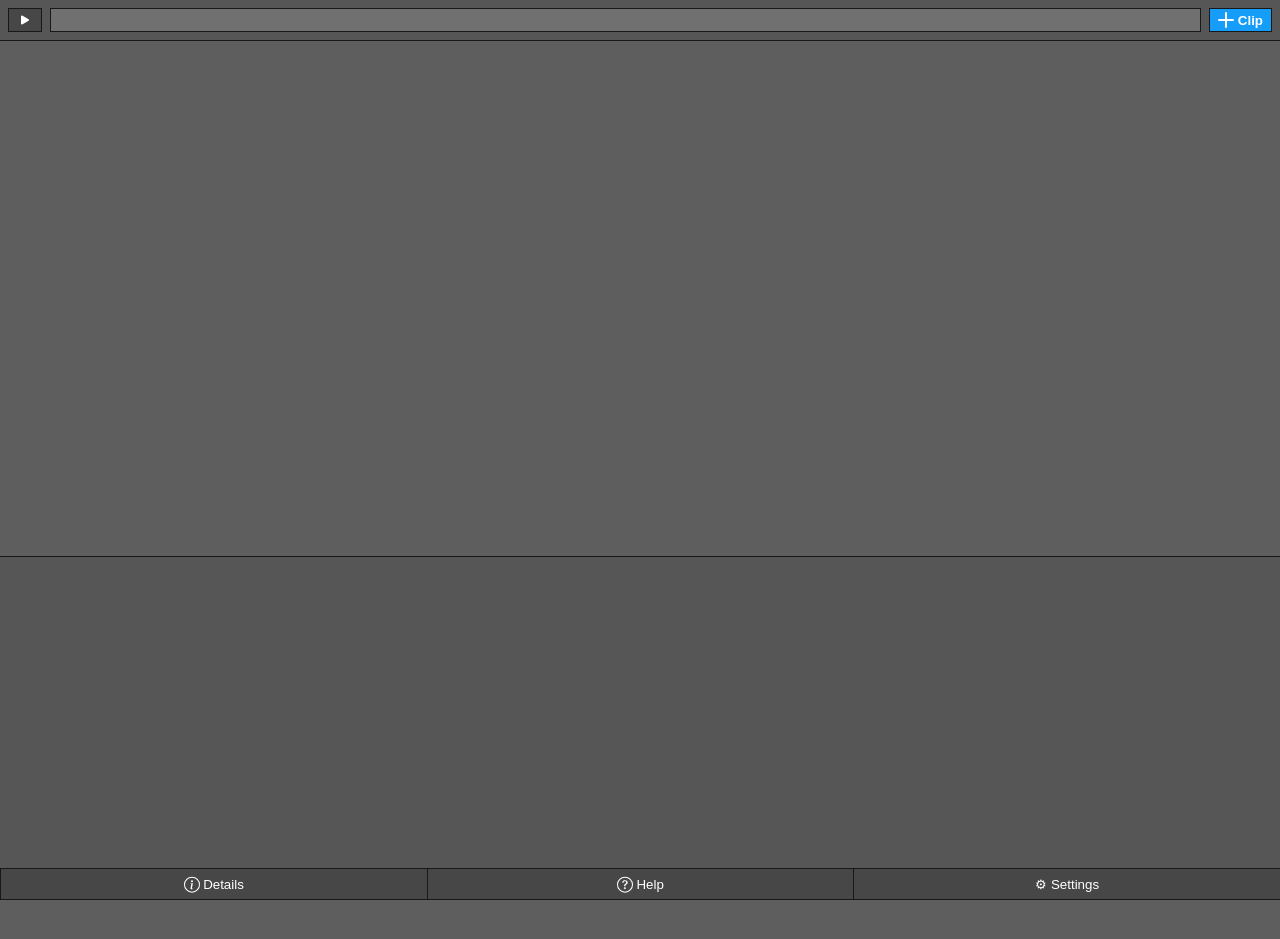
==== index.html @ 356397c9 "中文化适配尝试" ====
<!doctype html>
<!--
Hello! If you're seeing this, you're probably using your
browser's "view-source" feature. This web page is compiled from
multiple source code files available in our Git repositories [1].
 While we've tried to keep the resulting output fairly readable,
you will get a more complete picture of how the system works by
viewing the original source files.

The source code is free software under the GNU Affero General
Public License [2], and the assets are released under a Creative
Commons Attribution Sharealike license [3]. In summary, this
means that you have the right to to use, modify, and redistribute
the code and assets of the site, but in doing so, you must offer
the same rights to the users of any resulting works.

[1] https://gitlab.com/lmcnulty/gender-voice-visualization,
    https://github.com/lmcnulty/gender-voice-visualization
[2] https://www.gnu.org/licenses/agpl-3.0.en.html
[3] https://creativecommons.org/licenses/by-sa/4.0/
-->
<html>
	<head>
		<meta charset='utf-8'/>
		<meta name="viewport" content="width=device-width, initial-scale=1">
		<meta name="theme-color" content="#45acf4">
		<title>Acoustic Genderspace Viewer - Research Trial</title>
		<link rel="shortcut icon" href="./resources/logo.png">
		<link rel="icon" sizes="192x192" href="./resources/logo.png">
		<link href="data:text/css," rel="stylesheet" type="text/css" title="Null">
		<link rel="manifest" href="./manifest.json">
		<style>
			
            				
            /* ======================= Variables ======================= */
            body {
            	--header-height: 2.5rem;
            	
            	
            		--body-background: #5e5e5e;
            	
            		--body-color: #f2f2f2;
            	
            		--chrome-color: #f2f2f2;
            	
            		--chrome-background: #565656;
            	
            		--chrome-border: #181818;
            	
            		--accent: #169CF9;
            	
            		--accent-text: #ffffff;
            	
            		--button-color: #ffffff;
            	
            		--button-background: #474747;
            	
            		--input-color: #f2f2f2;
            	
            		--input-background: #707070;
            	
            		--border-radius: 8;
            	
            		--box-shadow-strength: 8;
            	
            		--box-shadow-spread: 40;
            	
            		--highlight-strength: 5;
            	

            	--box-shadow: -1px 1px var(--box-shadow-spread) var(--box-shadow-spread) rgba(0,0,0,calc(var(--box-shadow-strength)));
            	--progress-bar-background: var(--accent);
            }

            				
            /* ======================= Layout ======================= */
            * {
            	box-sizing: border-box;
            }
            html, body {
            	position: relative;
            	margin: 0px;
            	overflow: hidden;
            	background: var(--body-background);
            	color: var(--body-color);
            	font-family: sans-serif;
            }

            html {
            	height: 100%; 
            }
            body { height: 100%; }

            header, footer {
            	height: var(--header-height);
            	width: 100%;
            	padding: .5rem;
            	display: flex;
            	position: relative;
            	align-items: center;

            	background: var(--chrome-background);
            	color: var(--chrome-color);
            	border-color: var(--chrome-border);
            }
            main {
            	height: calc(100% - var(--header-height));
            	display: flex;
            	justify-content: center;
            }
            header button, footer button {
            	height: calc(var(--header-height) - 1rem);
            	flex-shrink: 0;
            	line-height: 1rem;
            	min-width: 2rem;
            }
            button {
            	padding: .25rem .5rem;
            }
            .custom-widgets input[type=file]::file-selector-button {
            	padding: .25rem .5rem;
            }
            button span {
            	display: inline-block;
            	vertical-align: bottom;
            }
            button svg + span {
            	margin-left: .25em;
            }
            button *{
            	height: 100%;
            }
            .spacer {
            	height: 1px;
            	width: 100%;
            	flex-shrink: 1;
            }

            header > * + *, footer > * + *{
            	margin-left: .5rem;
            }

            header > * {
            	z-index: 2;
            }

            main > section {
            	position: relative;
            	border-top: 1px solid var(--chrome-border);
            }
            main > aside {
            	position: relative;
            	color: var(--chrome-color);
            	background: var(--chrome-background);
            }
            input, select {
            	max-width: 100%;
            }

            audio {
            	width: 100%;
            }

            #offscreen {
            	display: none;
            }

            section > *:first-child {
            	margin-top: 0px;
            }

            .wide-body main > section {
            	max-width: calc(100vh - var(--header-height));
            	max-height: 100vw;
            	width: 100%;
            	height: 100%;
            }
            .wide-body main > aside {
            	width: 100%;
            	max-width: calc(100vw - 100vh + var(--header-height));
            }

            .narrow-body main {
            	flex-direction: column;
            }
            .narrow-body aside, .narrow-body .current-tab {
            	border-left: 0px;
            }
            .narrow-body main aside {
            	max-width: 100%;
            	height: calc(100% - 100vw - var(--header-height));
            }
            .narrow-body voice-graph-2d {
            	max-width: calc(60vh - var(--header-height) * .6);
            	max-height: 100%;
            	margin: auto;
            	bottom: 0px;
            	position: relative;
            }
            .narrow-body main > section {
            	max-height: 60%;
            	height: 100vw;
            	flex-shrink: 0;
            }
            .narrow-body main > aside {
            	max-height: calc(100% - 100vw);
            	min-height: 40%;
            	height: 100%;
            }

            .narrow-body .loading-message {
            	display: none !important;
            }

            section > h2:first-child {
            	margin-top: 0px;
            	margin-bottom: 0px;
            }
            section > h2:first-child + p {
            	margin-top: 0px;
            }
            voice-graph-2d {
            	position: absolute;
            	top: 0px;
            	bottom: 0px;
            	width: 100%;
            }
            .hidden {
            	display: none;
            }

            .scrolling-text-box {
            	overflow-y: auto;
            	height: 6em;
            	border: 1px solid var(--chrome-border);
            	padding: 1em;
            }
            .scrolling-text-box *:first-child {
            	margin-top: 0px;
            }
            .scrolling-text-box *:last-child {
            	margin-bottom: 0px;
            }

            /*
            input, button, select, textarea {
            	font-size: inherit;
            }
            */

            				
            /* ======================= Style ======================= */
            body {
            	line-height: 1.4;
            }
            button:hover, input:hover, select:hover, textArea:hover {
            	opacity: .8;
            }
            button:active {
            	opacity: .5;
            }
            *:focus {
            	box-shadow: 0px 0px 2px 2px var(--accent) !important;
            }
            button:hover:disabled {
            	opacity: .5;
            }
            *:disabled {
            	opacity: .5;
            }

            a {
            	color: var(--accent);
            }

            .custom-widgets button, 
            .custom-widgets  input[type=submit]
            {
            	padding-top: 0px;
            	padding-bottom: 0px;
            	vertical-align: middle;
            	background: var(--button-background);
            	color: var(--button-color);
            	border: 1px solid var(--chrome-border);
            	border-radius: var(--border-radius);
            	box-shadow: var(--box-shadow);
            }
            .custom-widgets input[type=file]::file-selector-button {
            	padding-top: 0px;
            	padding-bottom: 0px;
            	vertical-align: middle;
            	background: var(--button-background);
            	color: var(--button-color);
            	border: 1px solid var(--chrome-border);
            	border-radius: var(--border-radius);
            	box-shadow: var(--box-shadow);
            }

            .custom-widgets textarea, .custom-widgets select, .custom-widgets input {
            	background: var(--input-background);
            	color: var(--input-color);
            	border: 1px solid var(--chrome-border);
            	border-radius: var(--border-radius);
            	padding: .25em;
            }

            main > section {
              box-shadow: inset var(--box-shadow);
            }

            button, 
            input[type=submit]
            {
            	height: calc(var(--header-height) - 1rem);
            }
            input[type=file]::file-selector-button {
            	height: calc(var(--header-height) - 1rem);
            }
            input, textarea, progress[value], select {
              box-shadow: inset var(--box-shadow);
            }

            button, input[type=submit] {
              position: relative;
            }
            h2 {
            	font-size: 100%;
            }
              
            .custom-widgets button:after, 
            .custom-widgets input[type=submit]:after
            {
              content: ' ';
              position: absolute;
              bottom: 0px;
              left: 0px;
              right: 0px;
              top: 0px;
              box-shadow: inset -1px 2px calc(var(--box-shadow-spread) * 1.25) 2px rgba(255,255,255, calc(var(--highlight-strength) * 1));
              border-radius: var(--border-radius);
            }
            .tab-set button:after {
              content: none;
            }

            voice-graph-2d canvas {
            	border-radius: var(--border-radius);
            }

            textarea {
            	width: 100%;
            	height: 8em;
            	font-family: sans-serif;
            	margin-top: 1em;
            	margin-bottom: 1em;
            }

            .modal {
            	border: 1px solid;
            	padding: 1em;
            	padding-bottom: 0em;
            	border-radius: var(--border-radius);
            	box-shadow: var(--box-shadow);
            }
            .modal section {
            	padding-bottom: 2em;
            }

            .custom-widgets ::selection {
            	background: var(--accent);
            	color: white;
            	color: var(--accent-text);
            }
            h2 {
            	margin-bottom: .5em;
            }
            h2 + p {
            	margin-top: .5em;
            }

            .scrolling-text-box {
            	background: var(--body-background);
            	color: var(--body-color);
            	border-radius: var(--border-radius);
            	box-shadow: inset var(--box-shadow);
            }

            .custom-widgets button.attention{
            	background: var(--accent);
            	color: var(--accent-text);
            	font-weight: bold;
            }
            hr {
            	border: 1px solid var(--chrome-border);
            }
            				
            /* Voice Graph */
            * {
            	--voice-graph-z-index: 0;
            }
            voice-graph-2d {
            	display: block;
            	--padding: 2em;
            }

            voice-graph-2d > canvas {
            	position: relative;
            	height: 100%;
            	width: 100%;
            	float: left;
            }

            voice-graph-2d {
            	padding: var(--padding);
            	overflow: hidden;
            }
            voice-graph-2d > .axis-labels {
            	display: flex; 
            	justify-content: space-between;
            	position: absolute;
            	line-height: var(--padding);
            }
            voice-graph-2d > .axis-labels > .title {
            	font-weight: bold;
            }
            voice-graph-2d > .x.axis-labels {
            	top: 0px;
            	left: var(--padding);
            	right: var(--padding);
            }
            voice-graph-2d > .x-opposite.axis-labels {
            	bottom: 0px;
            	left: var(--padding);
            	right: var(--padding);
            }

            .current-value {
            	z-index: calc(var(--voice-graph-z-index) + 3);

            	text-shadow: var(--body-background) 0px 1px, var(--body-background) 0px -1px, var(--body-background) 1px 0px, var(--body-background) -1px 0px;
            }


            voice-graph-2d > .y-opposite.axis-labels {
            	top: var(--padding);
            	bottom: var(--padding);
            	left: 0px;
            	writing-mode: vertical-rl;
            	text-orientation: mixed;
            }


            voice-graph-2d > .y.axis-labels {
            	top: var(--padding);
            	bottom: var(--padding);
            	right: 0px;
            	writing-mode: vertical-lr;
            	text-orientation: sideways-left;
            }


            voice-graph-2d > .overlay {
            	position: absolute;
            	top: var(--padding);
            	left: var(--padding);
            	bottom: var(--padding);
            	right: var(--padding);
            	overflow: visible;
            }

            voice-graph-2d > .overlay > .marker {
            	display: online-block;
            	height: 1.5em;
            	width: 1.5em;
            	border-radius: 50%;
            	background: black;
            	border: .1em solid white;
            	position: absolute;
            	z-index: calc(var(--voice-graph-z-index) + 2);
            	color: white;
            	text-align: center;
            	line-height: 1em;
            	/*transition: all .1s;*/
            	top: calc(-.75em);
            	left: calc(-.75em);
            }
            .marker:hover {
            	opacity: 1;
            }
            .custom-widgets button.marker:after {
            	box-shadow: 0px;
            	display: none;
            }

            /*voice-graph-2d > .overlay > .marker:hover {*/

            voice-graph-2d > .overlay > .marker.preview {
            }

            voice-graph-2d > .overlay > .marker.playing{
            	border: 2px solid yellow;
            }

            voice-graph-2d > .overlay > .x.hairline {
            	content: '';
            	border-left: .1em dotted black;
            	display: block;
            	position: absolute;
            	z-index: calc(var(--voice-graph-z-index) + 1);
            	height: 100%;
            	top: 0px;
            	left: -1px;
            	transition: .1s all;
            }
            voice-graph-2d > .overlay > .hairline.hidden {
            	opacity: 0;
            }
            voice-graph-2d > .x-opposite.axis-labels > .current-value {
            	position: absolute;
            	width: calc(2 * var(--padding)) ;
            	text-align: center;
            	bottom: 0px;
            	opacity: 0;
            	left: calc(-1 * var(--padding));
            	transition: .1s all;
            }
            voice-graph-2d > .overlay > .y.hairline {
            	content: '';
            	border-top: .1em dotted black;
            	display: block;
            	position: absolute;
            	z-index: calc(var(--voice-graph-z-index) + 2);
            	width: 100%;
            	left: 0px;
            	top: -1px;
            	transition: .1s all;
            }
            voice-graph-2d > .y-opposite.axis-labels > .current-value {
            	position: absolute;
            	height: calc(2 * var(--padding));
            	text-align: center;
            	transform: rotate(180deg);
            	transform-origin: center;
            	left: 0px;
            	bottom: calc(-1 * var(--padding));
            	opacity: 0;
            	transition: .1s all;
            }
            	
            voice-graph-2d .marker > .infobox {
            	position: absolute;
            	width: 18ch;
            	left: calc(0.5em - 9ch);
            	top: calc(-1 * var(--padding));
            	pointer-events: none;
            	text-shadow: rgba(0,0,0,.5) 1px 1px, rgba(0,0,0,.5) -1px -1px, rgba(0,0,0,.5) 1px -1px, rgba(0,0,0,.5) -1px 1px;
            }
            .ratings-bar {
            	box-sizing: border-box;
            	display: flex;
            	width: 100%;
            	overflow: hidden;
            	border-radius: 5px 5px 5px 5px;
            }
            .ratings-bar > span {
            	padding: 2px 0px 2px 0px;
            	display: inline-block;
            	box-sizing: border-box;
            	overflow: hidden;
            	font-size: small;
            	line-height: 1em;
            }
            .infobox .strongly-agree {
            	background: #43db20;
            	color: white;
            	border-radius: 0px 5px 5px 0px;
            }
            .infobox .agree {
            	background: #a5db99;
            	color: white;
            }
            .infobox .disagree {
            	background: #e28888;
            	color: white;
            }
            .infobox .strongly-disagree{
            	background: #e22222;
            	color: white;
            	border-radius: 5px 0px 0px 5px;
            }
            .clef {
            	position: absolute;
            	left: 0px;
            	width: var(--padding);
            	/*z-index: calc(var(--voice-graph-z-index) + 2);*/
            	text-align: center;
            	transform-origin: center center;
            	transform: scale(2);
            	padding: 0px;
            	margin-bottom: -.5em;
            }
            .clef.treble { top: var(--padding); }
            .clef.bass { bottom: var(--padding); }

            .instrument {
            	position: absolute;
            	bottom: calc(var(--padding) * .1);
            	height: calc(var(--padding) * .8);
            }
            .instrument svg {
            	height: 100%;
            }
            .instrument.flute {
            	right: var(--padding);
            }
            .instrument.tuba {
            	left: var(--padding);
            }
            				.spinner,
            .spinner:after {
              border-radius: 50%;
              width: 3em;
              height: 3em;
              position: relative;
              flex-shrink: 0;
            }
            .spinner {
              margin: 60px auto;
              font-size: 10px;
              position: relative;
              text-indent: -9999em;
              border-top: .5em solid var(--accent);
              border-right: .5em solid var(--accent);
              border-bottom: .5em solid var(--accent);
              border-left: .5em solid var(--button-background);
              -webkit-transform: translateZ(0);
              -ms-transform: translateZ(0);
              transform: translateZ(0);
              -webkit-animation: load8 1.1s infinite linear;
              animation: load8 1.1s infinite linear;
            }
            @-webkit-keyframes load8 {
              0% {
                -webkit-transform: rotate(0deg);
                transform: rotate(0deg);
              }
              100% {
                -webkit-transform: rotate(360deg);
                transform: rotate(360deg);
              }
            }
            @keyframes load8 {
              0% {
                -webkit-transform: rotate(0deg);
                transform: rotate(0deg);
              }
              100% {
                -webkit-transform: rotate(360deg);
                transform: rotate(360deg);
              }
            }

            header .spinner {
            	margin-left: 1em;
            }

            header .spinner.hidden + .loading-message {
            	display: none;
            }
            header .spinner + .loading-message {
            	display: inline;
            	flex-shrink: 0;
            }
            			
		</style>

		<script>
			

let darkIcon = String(`
<svg
   xmlns:dc="http://purl.org/dc/elements/1.1/"
   xmlns:cc="http://creativecommons.org/ns#"
   xmlns:rdf="http://www.w3.org/1999/02/22-rdf-syntax-ns#"
   xmlns:svg="http://www.w3.org/2000/svg"
   xmlns="http://www.w3.org/2000/svg"
   id="svg5181"
   version="1.1"
   viewBox="0 0 8.5024996 8.5054264"
   height="32.146492"
   width="32.135433">
  <defs
     id="defs5175" />
  <metadata
     id="metadata5178">
    <rdf:RDF>
      <cc:Work
         rdf:about="">
        <dc:format>image/svg+xml</dc:format>
        <dc:type
           rdf:resource="http://purl.org/dc/dcmitype/StillImage" />
        <dc:title></dc:title>
      </cc:Work>
    </rdf:RDF>
  </metadata>
  <g
     transform="translate(-24.474941,-137.0211)"
     id="layer1">
    <rect style="fill:none;fill-opacity:1;stroke:currentColor;stroke-width:0.56500006;stroke-linecap:round;stroke-linejoin:round;stroke-miterlimit:4;stroke-dasharray:none;stroke-opacity:0"
       id="rect4546-3"
       width="7.9375"
       height="7.9375"
       x="24.757441"
       y="137.30507" />
    <path
       id="path4571"
       d="m 27.40326,137.30506 c -3.43959,1.32291 -3.43959,6.61458 0,7.9375"
       style="fill:none;stroke:currentColor;stroke-width:0.565;stroke-linecap:round;stroke-linejoin:round;stroke-miterlimit:4;stroke-dasharray:none;stroke-opacity:1" />
    <path
       style="fill:none;stroke:currentColor;stroke-width:0.565;stroke-linecap:round;stroke-linejoin:round;stroke-miterlimit:4;stroke-dasharray:none;stroke-opacity:1"
       d="m 27.93242,138.09881 c -2.64583,1.85208 -2.64583,4.49791 0,6.35"
       id="path4573" />
    <path
       style="fill:none;stroke:currentColor;stroke-width:0.565;stroke-linecap:round;stroke-linejoin:round;stroke-miterlimit:4;stroke-dasharray:none;stroke-opacity:1"
       d="m 30.0491,137.30506 c 3.43959,1.32291 3.43959,6.61458 0,7.9375"
       id="path5740" />
    <path
       id="path5742"
       d="m 29.51994,138.09881 c 2.64583,1.85208 2.64583,4.49791 0,6.35"
       style="fill:none;stroke:currentColor;stroke-width:0.565;stroke-linecap:round;stroke-linejoin:round;stroke-miterlimit:4;stroke-dasharray:none;stroke-opacity:1" />
  </g>
</svg>
`)

let brightIcon = String(`
<svg
   xmlns:dc="http://purl.org/dc/elements/1.1/"
   xmlns:cc="http://creativecommons.org/ns#"
   xmlns:rdf="http://www.w3.org/1999/02/22-rdf-syntax-ns#"
   xmlns:svg="http://www.w3.org/2000/svg"
   xmlns="http://www.w3.org/2000/svg"
   xmlns:sodipodi="http://sodipodi.sourceforge.net/DTD/sodipodi-0.dtd"
   xmlns:inkscape="http://www.inkscape.org/namespaces/inkscape"
   width="32.135433"
   height="32.153236"
   viewBox="0 0 8.5025005 8.5072107"
   version="1.1"
   id="svg4565"
   inkscape:version="0.92.4 (5da689c313, 2019-01-14)"
   sodipodi:docname="bright.svg">
  <defs id="defs4559" />
  <sodipodi:namedview
     id="base"
     pagecolor="#ffffff"
     bordercolor="#666666"
     borderopacity="1.0"
     inkscape:pageopacity="0.0"
     inkscape:pageshadow="2"
     inkscape:zoom="11.2"
     inkscape:cx="12.379905"
     inkscape:cy="11.113832"
     inkscape:document-units="mm"
     inkscape:current-layer="svg4565"
     showgrid="false"
     fit-margin-top="0"
     fit-margin-left="0"
     fit-margin-right="0"
     fit-margin-bottom="0"
     units="px"
     inkscape:window-width="1920"
     inkscape:window-height="1002"
     inkscape:window-x="0"
     inkscape:window-y="0"
     inkscape:window-maximized="1" />
  <metadata
     id="metadata4562">
    <rdf:RDF>
      <cc:Work
         rdf:about="">
        <dc:format>image/svg+xml</dc:format>
        <dc:type
           rdf:resource="http://purl.org/dc/dcmitype/StillImage" />
        <dc:title></dc:title>
      </cc:Work>
    </rdf:RDF>
  </metadata>
  <g
     inkscape:label="Layer 1"
     inkscape:groupmode="layer"
     id="layer1"
     transform="translate(-32.790418,-144.57973)">
    <rect
       style="fill:none;fill-opacity:1;stroke:currentColor;stroke-width:0.56500006;stroke-linecap:round;stroke-linejoin:round;stroke-miterlimit:4;stroke-dasharray:none;stroke-opacity:0"
       id="rect4581"
       width="7.9375"
       height="7.9375"
       x="33.072918"
       y="144.86459"
       inkscape:export-xdpi="191.19"
       inkscape:export-ydpi="191.19" />
    <path
       sodipodi:nodetypes="cc"
       inkscape:connector-curvature="0"
       id="path4583"
       d="m 33.866667,144.86458 c 1.85208,1.32292 1.85208,6.61459 0,7.9375"
       style="fill:none;stroke:currentColor;stroke-width:0.56500006;stroke-linecap:round;stroke-linejoin:round;stroke-miterlimit:4;stroke-dasharray:none;stroke-opacity:1" />
    <path
       style="fill:none;stroke:currentColor;stroke-width:0.56500006;stroke-linecap:round;stroke-linejoin:round;stroke-miterlimit:4;stroke-dasharray:none;stroke-opacity:1"
       d="m 35.454167,145.39375 c 1.32291,1.85209 1.32291,5.02709 0,6.87917"
       id="path4585"
       inkscape:connector-curvature="0"
       sodipodi:nodetypes="cc" />
    <path
       style="fill:none;stroke:currentColor;stroke-width:0.56500006;stroke-linecap:round;stroke-linejoin:round;stroke-miterlimit:4;stroke-dasharray:none;stroke-opacity:1"
       d="m 40.216657,144.86459 c -1.85208,1.32292 -1.85208,6.61459 0,7.9375"
       id="path833"
       inkscape:connector-curvature="0"
       sodipodi:nodetypes="cc" />
    <path
       sodipodi:nodetypes="cc"
       inkscape:connector-curvature="0"
       id="path835"
       d="m 38.629157,145.39376 c -1.32291,1.85209 -1.32291,5.02709 0,6.87917"
       style="fill:none;stroke:currentColor;stroke-width:0.56500006;stroke-linecap:round;stroke-linejoin:round;stroke-miterlimit:4;stroke-dasharray:none;stroke-opacity:1" />
  </g>
</svg>
`)
		</script>
		
			<script src="./ui/dom.js"></script>
			<script src="./ui/globals.js"></script>
			<script src="./ui/clip.js"></script>
			<script src="./ui/examples.js"></script>
			<script src="./ui/util.js"></script>
		
	</head>
	<body class="narrow-body custom-widgets">
		<style>
	.popup {
		max-width: 500px;
		width: 400px;
		margin: 1em;
		margin-left: calc(-200px);
		padding: 1em;
		padding-right: 2em;
		color: black;
		background: white;
		border: 2px solid whitesmoke;
		box-shadow: 0px 0px 10px 10px rgba(0, 0, 0, .25);
		position: fixed;
		top: 0px;
		left: 50%;
		z-index: 99999999999999;
		transition: all 1s;
		border-radius: .25em;
	}
	.popup button.close {
		background: none;
		border: none;
		box-shadow: none;
		font-size: 200%;
		color: grey;
		position: absolute;
		top: 0px;
		right: 0px;
	}
	.popup.offscreen {
		top: -300px;
		opacity: 0;
	}
</style>
<div class="popup offscreen">
Please complete <a href="https://brown.co1.qualtrics.com/jfe/form/SV_4PgW7EKNvnxnWLk">our survey</a>
to help us in our research.
<button class="close" onclick="$('.popup').classList.add('offscreen')">×</button>
</div>
<script>
//setTimeout(() => $('.popup').classList.remove('offscreen'), 30000);
</script>
		<header>
			
            				
            <!-- ======================= Player ======================= -->
            <button class="play-pause iconic" title='play/pause'>
            <svg xmlns="http://www.w3.org/2000/svg" width="16" height="16" fill="currentColor" class="bi bi-play-fill" viewBox="0 0 16 16">
              <path d="m11.596 8.697-6.363 3.692c-.54.313-1.233-.066-1.233-.697V4.308c0-.63.692-1.01 1.233-.696l6.363 3.692a.802.802 0 0 1 0 1.393z"/>
            </svg>
            <svg xmlns="http://www.w3.org/2000/svg" width="16" height="16" fill="currentColor" class="bi bi-pause-fill" viewBox="0 0 16 16">
              <path d="M5.5 3.5A1.5 1.5 0 0 1 7 5v6a1.5 1.5 0 0 1-3 0V5a1.5 1.5 0 0 1 1.5-1.5zm5 0A1.5 1.5 0 0 1 12 5v6a1.5 1.5 0 0 1-3 0V5a1.5 1.5 0 0 1 1.5-1.5z"/>
            </svg>
            </button>
            <progress class="player" value="0" min="0"></progress>
            <audio class="clip" preload="metadata"></audio>
            <script>
            try {
            	let mediaElement = $('.clip');
            	let playPauseButton = $('button.play-pause');
            	let progressBar = $('progress.player');

            	document.body.addEventListener('keyup', evt => {
            		
            		if (['INPUT', 'TEXTAREA'].filter(
            			tag => tag == document.activeElement.tagName
            		).length == 0) {
            			if (evt.code == 'ArrowRight') {
            				globalState.set('playbackTime', Math.min(globalState.get('playbackTime') + 1, mediaElement.duration));
            			}
            			if (evt.code == 'ArrowLeft') {
            				globalState.set('playbackTime', Math.max(globalState.get('playbackTime') - 1, 0));
            			}
            		}
            		if (evt.code == 'Space' && ['INPUT', 'TEXTAREA', 'BUTTON', 'SUMMARY'].filter(
            			tag => tag == document.activeElement.tagName
            		).length == 0) {
            			globalState.set('playing', !globalState.get('playing'));
            		}
            	});

            	globalState.render(['playingClip'], current => {
            		if (current.playingClip && current.playingClip.audio) {
            			progressBar.setAttribute('max', 60);
            			mediaElement.addEventListener('loadedmetadata', updateDuration);
            			mediaElement.addEventListener('durationchange', updateDuration);
            			mediaElement.src = current.playingClip.audio;
            			globalState.set('playbackTime', 0);
            		}
            	});
            	function updateDuration(evt) {
            		if (mediaElement.duration < 1000 && mediaElement.duration != Infinity) {
            			progressBar.setAttribute('max', mediaElement.duration);
            		};
            	}

            	globalState.render(['playingClip'], current => {
            		progressBar.setAttribute('max', 60);
            		if (current.playingClip && current.playingClip.audio) {
            			mediaElement.addEventListener('loadedmetadata', updateDuration);
            			mediaElement.addEventListener('durationchange', updateDuration);
            			mediaElement.src = current.playingClip.audio;
            			globalState.set('playbackTime', 0);
            		}
            	})

            	globalState.render(['playing'], current => {
            		if (current.playing && !globalState.get('playingClip')) {
            			globalState.set('playing', false);
            			return;
            		}
            		if (current.playing) {
            			playPauseButton.classList.add('playing') ;
            			mediaElement.play();
            		} else {
            			playPauseButton.classList.remove('playing') ;
            			mediaElement.pause();
            		}

            	});
            	playPauseButton.addEventListener('click', evt => {
            		globalState.set('playing', !globalState.get('playing'));
            		globalState.set('previewClip', globalState.get('playingClip'));
            	});

            	progressBar.addEventListener('click', evt => {
            		if (globalState.get('playingClip')) {
            			let pos = (evt.pageX  - progressBar.offsetLeft) / progressBar.offsetWidth;
            			globalState.set('playbackTime', pos * mediaElement.duration);
            		}
            	})
            	
            	let dragInProgress = false;
            	progressBar.addEventListener('mousedown', evt => dragInProgress = true);
            	progressBar.addEventListener('mouseup', evt => dragInProgress = false);
            	progressBar.addEventListener('mousemove', evt => {
            		if (dragInProgress && globalState.get('playingClip')) {
            			let pos =  (evt.pageX  - progressBar.offsetLeft) 
            			          / progressBar.offsetWidth;
            			globalState.set('playbackTime', pos * mediaElement.duration);
            		}
            	})

            	globalState.render(['playbackTime'], current => {
            		if (current.playbackTime && 
            			current.playbackTime != mediaElement.currentTime
            		) {
            			 mediaElement.currentTime = current.playbackTime;
            		}

            		progressBar.setAttribute('value', current.playbackTime);
            		if (current.playbackTime >= progressBar.max && globalState.get('playing') == true) {
            			globalState.set('playing', false);
            		}
            	});

            	let updateTime = () => {
            		let playbackTime = globalState.get('playbackTime');
            		if (playbackTime != mediaElement.currentTime) {
            			globalState.set('playbackTime', mediaElement.currentTime);
            		}
            		window.requestAnimationFrame(updateTime);
            	}
            	window.requestAnimationFrame(updateTime);

            } catch(exception) {
            	alert("An unknown error occured.");
            	console.error(exception);
            }
            </script>
            <style>

            	button.play-pause svg {
            		display: none;
            	}
            	button.play-pause svg:first-child {
            		display: inline-block;
            	}
            	button.play-pause.playing svg {
            		display: inline-block;
            	}
            	button.play-pause.playing svg:first-child {
            		display: none;
            	}
            	progress.player {
            		width: 100%;
            		height: calc(var(--header-height) - 1em);
            		vertical-align: center;
            		flex-shrink: 1;
            	}
            	.custom-widgets progress[value] {
            	  /* Reset the default appearance */
            	  -webkit-appearance: none;
            		 -moz-appearance: none;
            			  appearance: none;
            	  
            	  /* Get rid of default border in Firefox. */
            	  border: none;
            	  border: 1px solid var(--chrome-border);
            	  border-radius: var(--border-radius);
            	  overflow: hidden;
            	}
            	.custom-widgets  progress[value]::-webkit-progress-bar, progress[value] {
            		background: var(--input-background);
            		box-shadow: inset -1px 2px calc(var(--box-shadow-spread) * 1.25) 2px rgba(255,255,255, calc(var(--highlight-strength) * 1));
            	}

            	/* These don't work together for some reason*/
            	.custom-widgets progress[value]::-webkit-progress-value {
            		background: var(--progress-bar-background);
            		border-radius: var(--border-radius) 0px 0px var(--border-radius);

            	}
            	.custom-widgets progress[value]::-moz-progress-bar { 
            		background: var(--progress-bar-background);
            		border-radius: var(--border-radius) 0px 0px var(--border-radius);
            	}
            	video.clip {
            		position: absolute;
            		top: 0px;
            		left: 0px;
            		right:0px;
            		bottom: 0px;
            		z-index: 1;
            		width: 100%;
            		height: var(--header-height);
            		margin: 0px;
            		opacity: 0;
            	}
            </style>
            <!-- ====================================================== -->

            			
			<button class="new-clip attention" title='Add new clip'><svg xmlns="http://www.w3.org/2000/svg" width="16" height="16" fill="currentColor" class="bi bi-plus-lg" viewBox="0 0 16 16">
  <path d="M8 0a1 1 0 0 1 1 1v6h6a1 1 0 1 1 0 2H9v6a1 1 0 1 1-2 0V9H1a1 1 0 0 1 0-2h6V1a1 1 0 0 1 1-1z"/>
</svg><span>Clip</span></button>
			<div class="spinner hidden"></div>
			<div class="loading-message">Adding clip...</div>
			<script>
			$('button.new-clip').addEventListener('click', evt => {
				$('.modal').appendChild($('section.new-clip'));
				showModal();
			});
			</script>
		</header>
		<main>
			<section>
				<voice-graph-2d></voice-graph-2d>
			</section>
			<aside>
				
                					
                <div class="current-tab"></div>
                <div class="tab-set">
                	<button class="details hbox iconic"><svg xmlns="http://www.w3.org/2000/svg" width="16" height="16" fill="currentColor" class="bi bi-info-circle" viewBox="0 0 16 16">
                  <path d="M8 15A7 7 0 1 1 8 1a7 7 0 0 1 0 14zm0 1A8 8 0 1 0 8 0a8 8 0 0 0 0 16z"/>
                  <path d="m8.93 6.588-2.29.287-.082.38.45.083c.294.07.352.176.288.469l-.738 3.468c-.194.897.105 1.319.808 1.319.545 0 1.178-.252 1.465-.598l.088-.416c-.2.176-.492.246-.686.246-.275 0-.375-.193-.304-.533L8.93 6.588zM9 4.5a1 1 0 1 1-2 0 1 1 0 0 1 2 0z"/>
                </svg> <span>Details</span></button>
                	<button class="help iconic hbox"><svg xmlns="http://www.w3.org/2000/svg" width="16" height="16" fill="currentColor" class="bi bi-question-circle" viewBox="0 0 16 16">
                  <path d="M8 15A7 7 0 1 1 8 1a7 7 0 0 1 0 14zm0 1A8 8 0 1 0 8 0a8 8 0 0 0 0 16z"/>
                  <path d="M5.255 5.786a.237.237 0 0 0 .241.247h.825c.138 0 .248-.113.266-.25.09-.656.54-1.134 1.342-1.134.686 0 1.314.343 1.314 1.168 0 .635-.374.927-.965 1.371-.673.489-1.206 1.06-1.168 1.987l.003.217a.25.25 0 0 0 .25.246h.811a.25.25 0 0 0 .25-.25v-.105c0-.718.273-.927 1.01-1.486.609-.463 1.244-.977 1.244-2.056 0-1.511-1.276-2.241-2.673-2.241-1.267 0-2.655.59-2.75 2.286zm1.557 5.763c0 .533.425.927 1.01.927.609 0 1.028-.394 1.028-.927 0-.552-.42-.94-1.029-.94-.584 0-1.009.388-1.009.94z"/>
                </svg> <span>Help</span></button>
                	<button class="settings iconic">⚙ Settings</button>
                </div>
                <style>
                	button.hbox {
                		display: flex;
                		align-items: center;
                		justify-content: center;
                	}
                	.tab-set button.hbox span {
                		line-height: calc(var(--header-height) - .5rem);
                	}
                	.tab-set button.hbox svg {
                		padding-top: .1em;
                	}
                	.tab-set {
                		position: absolute;
                		bottom: 0px;
                		height: calc(var(--header-height) - .5rem);
                		display: flex;
                		left: 0px;
                		right: 0px;
                		background: var(--button-background);
                	}
                	.wide-body .tab-set {
                		right: 0px;
                	}
                	.tab-set button {
                		transition: box-shadow .2s all;
                		height: 100%;
                		width: 100%;
                		border-top: 1px solid var(--chrome-border);
                		border-left: 1px solid var(--chrome-border);
                		border-right: 0px;
                		border-radius: 0px 0px var(--border-radius) var(--border-radius);
                		background: var(--button-background);
                		box-shadow: inset var(--box-shadow);
                	}
                	.current-tab {
                		width: 100%;
                		overflow: auto;
                		height: calc(100% - 2em);
                		border: 1px solid var(--chrome-border);
                		border-bottom: 0px;
                		border-right: 0px;
                		padding: .5rem;
                		padding-top: 0px;
                		background: var(--chrome-background);
                		transition: .3s transform;
                		position: absolute;
                	}
                	.current-tab section {
                		min-height: 100%;
                	}
                	.current-tab > section > *:first-child {
                		height: 2em;
                		line-height: 2em;
                	}
                	.tab-set button:disabled {
                		border-top: 0px;
                		opacity: 1;
                		background: var(--chrome-background);
                		color: var(--chrome-color);
                		box-shadow: 2px 2px var(--shadow-spread) 2px rgba(0,0,0,0);
                	}
                	.narrow-body .current-tab.expanded {
                		transform: translate(0, -60%);
                		height: calc(200%);
                		z-index: calc(var(--voice-graph-z-index) + 3);
                	}
                	#expand-collapse-button.expanded {
                		transform: translate(0, -60%);
                	}
                </style>
                <script>
                	let tab = $('.current-tab');
                	tab.addEventListener('click', evt => {
                		let bb = tab.getBoundingClientRect();
                		if (
                			evt.clientY - bb.top < 20 && document.activeElement != $('#theme-select') &&
                			evt.clientX - bb.left > (bb.right - bb.left) / 4 &&
                			evt.clientX - bb.left < 3 * (bb.right - bb.left) / 4

                		) {
                			if (!tab.classList.contains('expanded')) {
                				tab.classList.add('expanded');
                			} else {
                				tab.classList.remove('expanded');
                			}
                		}
                	}, true);
                	
                	for (let tab of ['settings', 'help', 'details']) {
                		let tabButton = $('button.' + tab);
                		tabButton.addEventListener('click', evt => {
                			for (let sibling of tabButton.parentNode.querySelectorAll('button')) {
                				sibling.disabled = false;
                			}
                			clearSelector('.current-tab > section');
                			tabButton.disabled = true;
                			$('aside > .current-tab').appendChild($('section.' + tab));
                		});
                	}
                </script>
                				
			</aside>
		</main>

		
        			
        <!-- ======================= Modal ======================= -->
        <style>
        	.modal-shadow {
        		position: absolute;
        		top: 0px;
        		left: 0px;
        		right: 0px;
        		bottom: 0px;
        		background: rgba(0, 0, 0, .75);
        		z-index: 3;
        		display: flex;
        		align-items: center;
        		justify-content: center;
        		padding: 10px;
        		transition: .2s all;
        		opacity: 1;
        	}
        	.modal-shadow.hidden {
        		display: block;
        		opacity: 0;
        		pointer-events: none;
        	}
        	.modal {
        		max-width: 600px;
        		min-height: 300px;
        		max-height: 90vh;
        		overflow: auto;
        		width: 100%;
        		min-width: 50%;
        		position: relative;
        		background: var(--body-background);
        		color: var(--body-color);
        	}
        	.modal > .close {
        		position: absolute;
        		top: 0em;
        		right: .25em;
        		background: none;
        		color: var(--chrome-color);
        		border: none;
        		box-shadow: none;
        		font-size: 200%;
        	}
        	.modal > .close:after {
        		display: none;
        	}
        	.modal > * > *:first-child {
        		margin-top: 0px;
        	}
        </style>
        <div class="modal-shadow hidden">
        		<div class="modal">
        				<button class="close">×</button>
        		</div>
        </div>
        <script>
        	function showModal() {
        		$('.modal-shadow').classList.remove('hidden');
        		$('.modal > .close').focus();
        	}
        	function hideModal() {
        		$('.modal-shadow').classList.add('hidden');
        		$('.play-pause').focus();
        		resizeEvent(null);
        	}
        	$('.modal > .close').addEventListener('click', evt => {
        			clearSelector('.modal > section');
        			hideModal();
        	});
        </script>

        <!-- ===================================================== -->
        		

		<!-- This is where we keep stuff we don't want visible -->
		<div id="offscreen">
			
            				<style>
            	.settings > label:first-child {
            		font-weight: bold;
            	}
            	#export-clips {
            		margin-right: auto;
            	}
            	section.settings .hbox {
            		display: flex;
            		align-items: center;
            	}
            	section.settings .hbox > * + * {
            		margin-left: .25em;
            	}
            	#import-export {
            		margin-top: .5em;
            		margin-bottom: .5em;
            	}
            	section.settings .hbox h2 {
            		margin: 0px;
            		margin-right: auto;
            	}
            	.example {
            		align-items: center;
            	}
            	section.settings select {
            		width: 50ch;
            		flex-shrink: 1;
            	}
            </style>
            <section class="settings">
            	<h2>Your Data</h2>
            	<div id="import-export" class="hbox">
            		<button id="export-clips">Export</button>
            		<input type="file" id="import-clips-file"/>
            		<button id="import-clips">Import</button>
            	</div>
            	<script>
            		$('#export-clips').addEventListener('click', evt => {
            			let cloneClips = JSON.parse(JSON.stringify(globalState.get('clips')));
            			for (let clip of cloneClips) delete clip.marker;
            			downloadFile('data:text/json;charset=utf-8,' + encodeURIComponent(
            				JSON.stringify(cloneClips)
            			), 'clips.json');
            		});
            		
            		$('#import-clips').addEventListener('click', evt => {
            			if ($('#import-clips-file').files.length > 0) {
            				let reader = new FileReader();
            				reader.onload = evt => {
            					let loadedClips = JSON.parse(evt.target.result);
            					globalState.set('clips', loadedClips);
            					globalState.set('playingClip', last(loadedClips));
            					globalState.set('previewClip', last(loadedClips));
            				}
            				reader.readAsText($('#import-clips-file').files[0]);
            			} else {
            				alert('You need to select the file containing your exported data.');
            			}
            		});
            	</script>
            	<hr>
            	<div class="hbox examples">
            	<h2>Examples</h2>
            		<button id="load-default-clips" onclick="loadDefaultClips()">Reload Defaults</button>
            		<button id="load-extended-clips" onclick="loadExtendedClips()">Load Extended</button>
            	</div>
            	<p>Warning: The extended set of examples may use large amounts of data.</p>

            	<hr>

            	<h2>Theme</h2>
            	<select id="theme-select">
            		<option value="Deep Dark">Deep Dark</option>
            		<option value="Light Blue">Light Blue</option>
            		<option value="Light Red">Light Red</option>
            		<option value="Popular">Popular</option>
            		<option value="Pinkin Blue">Pinkin Blue</option>
            		<option value="Pink Pank">Pink Pank</option>
            		<option value="80s">80's</option>
            		<option value="90s">90's</option>
            		<option value="00s">00's</option>
            		<option value="10s">10's</option>
            		<option value="custom">Custom</option>
            	</select>
            	<br>
            	<br>

            	<details id="set-colors">
            		<summary>Customize</summary>
            		Rounded Corners:
            		<input type="range" value="15" id="border-radius" />
            		<br>
            		Shadow Strength:
            		<input type="range" value="5" id="box-shadow-strength" class="proportion"  />
            		<br>
            		Shadow Spread:
            		<input type="range" value="15" id="box-shadow-spread" />
            		<br>
            		Highlight Strength:
            		<input type="range" value="0" id="highlight-strength" class="proportion" />
            		<br>
            		<br>

            		<input type="color" id="body-background" >
            		<label for="body-background">background color</label>
            		<br>	
            		<input type="color" id="body-color" >
            		<label for="body-color">text color</label>
            		<br>	
            		<input type="color" id="chrome-color" >
            		<label for="chrome-color">chrome color</label>
            		<br>
            		<input type="color" id="chrome-background"  >
            		<label for="chrome-background">chrome background</label>
            		<br>
            		<input type="color" id="chrome-border" >
            		<label for="chrome-border">chrome border</label>
            		<br>
            		<input type="color" id="accent" >
            		<label for="accent">accent</label>
            		<br>
            		<input type="color" id="accent-text" >
            		<label for="accent-text">accent text</label>
            		<br>
            		<input type="color" id="button-color" >
            		<label for="button-color">button color</label>
            		<br>
            		<input type="color" id="button-background" >
            		<label for="button-background">button background</label>
            		<br>
            		<input type="color" id="input-color" >
            		<label for="input-color">input color</label>
            		<br>
            		<input type="color" id="input-background" >
            		<label for="input-background">input background</label>
            		<br>

            	</details>
            	<script>

            		let themeState = new StateManager();
            		let themes = {
            	"Light Blue": {
            		"body-background":"#ffffff",
            		"body-color":"#000000",
            		"chrome-color":"#000000",
            		"chrome-background":"#f4f7f9",
            		"chrome-border":"#bfc2c4",
            		"accent":"#0fa9ff",
            		"accent-text":"#ffffff",
            		"button-color":"#000000",
            		"button-background":"#f7f7f7",
            		"input-color":"#000000",
            		"input-background":"#ffffff",
            		"border-radius":"30",
            		"box-shadow-strength":"5",
            		"box-shadow-spread":"30",
            		"highlight-strength":"24"
            	},
            	"Light Red":{"body-background":"#ffffff",
            		"body-color":"#401a25",
            		"chrome-color":"#401a25",
            		"chrome-background":"#f9f4f5",
            		"chrome-border":"#c4bfc0",
            		"accent":"#ff6d96",
            		"accent-text":"#ffffff",
            		"button-color":"#401a25",
            		"button-background":"#f7f7f7",
            		"input-color":"#401a25",
            		"input-background":"#ffffff",
            		"border-radius":"30",
            		"box-shadow-strength":"5",
            		"box-shadow-spread":"30",
            		"highlight-strength":"29"
            	},

            	"Pinkin Blue": {
            		"body-background":"#c6efff",
            		"body-color":"#2d2d2d",
            		"chrome-color":"#2d2d2d",
            		"chrome-background":"#aee8ff",
            		"chrome-border":"#25a5d8",
            		"accent":"#ff8cb3",
            		"accent-text":"#ffffff",
            		"button-color":"#000000",
            		"button-background":"#55cdfc",
            		"input-color":"#000000",
            		"input-background":"#ffffff",
            		"border-radius":"37",
            		"box-shadow-strength":"10",
            		"box-shadow-spread":"30",
            		"highlight-strength":"50"
            	},

            	"Pink Pank": {"body-background":"#ffe5f8",
            		"body-color":"#401a25",
            		"chrome-color":"#401a25",
            		"chrome-background":"#ffdcf7",
            		"chrome-border":"#ea9cd9",
            		"accent":"#dd55c6",
            		"accent-text":"#ffffff",
            		"button-color":"#000000",
            		"button-background":"#ffe8f9",
            		"input-color":"#401a25",
            		"input-background":"#ffffff",
            		"border-radius":"49",
            		"box-shadow-strength":"6",
            		"box-shadow-spread":"41",
            		"highlight-strength":"32"
            	},

            	"Deep Dark": {
            		"body-background":"#5e5e5e",
            		"body-color":"#f2f2f2",
            		"chrome-color":"#f2f2f2",
            		"chrome-background":"#565656",
            		"chrome-border":"#181818",
            		"accent":"#169CF9",
            		"accent-text":"#ffffff",
            		"button-color":"#ffffff",
            		"button-background":"#474747",
            		"input-color":"#f2f2f2",
            		"input-background":"#707070",
            		"border-radius":"8",
            		"box-shadow-strength":"8",
            		"box-shadow-spread":"40",
            		"highlight-strength":"5"
            	},

            	"Popular": {
            		"body-background":"#ffffff",
            		"body-color":"#474747",
            		"chrome-color":"#474747",
            		"chrome-background":"#ffffff",
            		"chrome-border":"#d1d1d1",
            		"accent":"#a74b91",
            		"accent-text":"#ffffff",
            		"button-color":"#000000",
            		"button-background":"#f7f7f7",
            		"input-color":"#000000",
            		"input-background":"#f7f7f7",
            		"border-radius":"32",
            		"box-shadow-strength":"5",
            		"box-shadow-spread":"50",
            		"highlight-strength":"0"
            	},

            	"Ubuntu" : {
            		"body-background": "#ffffff",
            		"body-color": "#000000",
            		"chrome-color": "#000000",
            		"chrome-background": "#f5f6f7",
            		"chrome-border": "#b4b7ba",
            		"accent": "#e95421",
            		"accent-text":"#ffffff",
            		"button-color": "#000000",
            		"button-background": "#f0f3f4",
            		"input-color": "#000000",
            		"input-background": "#ffffff",
            		"border-radius": "0.3",
            		"box-shadow-spread": "5",
            		"box-shadow-strength": "0.15",
            		"highlight-strength": "0.15"
            	},

            	"10s": {
            		"body-background": "#ffffff",
            		"body-color": "#2d2d2d",
            		"chrome-color": "#2d2d2d",
            		"chrome-background": "#f0f0f0",
            		"chrome-border": "#8d8d8d",
            		"accent": "#1979ca",
            		"accent-text":"#ffffff",
            		"button-color": "#000000",
            		"button-background": "#dcdcdc",
            		"input-color": "#000000",
            		"input-background": "#ffffff",
            		"border-radius": ".4",
            		"box-shadow-spread": "5",
            		"box-shadow-strength": "0.0",
            		"highlight-strength": "0.0"
            	},
            	"90s" : {
            		"body-background":"#fffee2",
            		"body-color":"#2d2d2d",
            		"chrome-color":"#2d2d2d",
            		"chrome-background":"#c0c0c0",
            		"chrome-border":"#404040",
            		"accent":"#000080",
            		"accent-text":"#ffffff",
            		"button-color":"#000000",
            		"button-background":"#c3c3c3",
            		"input-color":"#000000",
            		"input-background":"#ffffff",
            		"border-radius":"15",
            		"box-shadow-strength":"38",
            		"box-shadow-spread":"0",
            		"highlight-strength":"60"
            	},

            	"Pinkin Blues Old": {
            		"body-background": "#d8f4ff",
            		"body-color": "#2d2d2d",
            		"chrome-color": "#2d2d2d",
            		"chrome-background": "#aee8ff",
            		"chrome-border": "#25a5d8",
            		"accent": "#f7a8b8",
            		"accent-text": "#ffffff",
            		"button-color": "#000000",
            		"button-background": "#55cdfc",
            		"input-color": "#000000",
            		"input-background": "#ffffff",
            		"border-radius": ".6em",
            		"box-shadow-spread": "5px",
            		"box-shadow-strength": "0.15",
            		"highlight-strength": "0.40",
            		"border-radius":"32",
            		"box-shadow-strength":"8",
            		"box-shadow-spread":"5",
            		"highlight-strength":"0"
            	},

            	"80s": {
            		"body-background": "#000000",
            		"body-color": "#00ff0c",
            		"chrome-color": "#00ff0c",
            		"chrome-background": "#000000",
            		"chrome-border": "#00ff0c",
            		"accent": "#00ff0c",
            		"accent-text": "#000000",
            		"button-color": "#00ff0c",
            		"button-background": "#000000",
            		"input-color": "#00ff0c",
            		"input-background": "#000000",
            		"border-radius": "0em",
            		"box-shadow-spread": ".5",
            		"box-shadow-strength": "15",
            		"highlight-strength": "0.0"
            	},

            	"00s": {
            		"body-background": "#f4f3ee",
            		"body-color": "#000000",
            		"chrome-color": "#000000",
            		"chrome-background": "#ece9d8",
            		"chrome-border": "#76a2cb",
            		"accent": "#0070f6",
            		"accent-text": "#ffffff",
            		"button-color": "#000000",
            		"button-background": "#f3f3ef",
            		"input-color": "#000000",
            		"input-background": "#ffffff",
            		"border-radius": "12",
            		"box-shadow-spread": "20",
            		"box-shadow-strength": "15",
            		"highlight-strength": "15"
            	}
            };
            		let theme = $('#theme-select').value;
            		loadTheme(themes[theme]);
            		
            		for (let colorSelect of $$('#set-colors > input[type=color]')) {
            			if (!themeState.state.hasOwnProperty(colorSelect.id)) {
            				themeState.init(colorSelect.id, null);
            			}
            			themeState.render([colorSelect.id], current => {
            				document.body.style.setProperty('--' + colorSelect.id, current[colorSelect.id]);
            			});
            		}

            		for (let colorSelect of $$('#set-colors > input[type=color]')) {
            			themeState.sync(colorSelect.id, colorSelect, 'value');
            			themeState.set(colorSelect.id, colorSelect.value);
            			colorSelect.addEventListener('change', evt => {
            				$('#theme-select').value = 'custom';
            			});
            		}

            		for (let select of $$('#set-colors > input[type=range]')) {
            			themeState.sync(select.id, select, 'value');
            			select.addEventListener('change', evt => {
            				$('#theme-select').value = 'custom';
            			});
            		}


            		for (let select of $$('#set-colors > input[type=range]')) {
            			themeState.render([select.id], current => {
            				if (select.classList.contains('proportion')) {
            					document.body.style.setProperty('--' + select.id, current[select.id] / 100);
            				}
            				if (select.id == 'border-radius') {
            					document.body.style.setProperty('--' + select.id, (current[select.id] / 50) + 'em');
            				}
            				if (select.id == 'box-shadow-spread') {
            					document.body.style.setProperty('--' + select.id, (current[select.id] / 100) * 10 + 'px');
            				}
            			});
            		}

            		function doLoadTheme(theme) {
            			if (themes[theme]) {
            				loadTheme(themes[theme]);
            			} else {
            				setTimeout(() => doLoadTheme(theme), 1000);
            			}
            		}
            		$('#theme-select').addEventListener('change', evt => {
            			let theme = $('#theme-select').value;
            			doLoadTheme(theme);
            		});


            		for (let colorSelect of $$('#set-colors > input[type=color]')) {
            			if (!themeState.state.hasOwnProperty(colorSelect.id)) {
            				themeState.init(colorSelect.id, current[colorSelect.id]);
            			}
            			themeState.render([colorSelect.id], current => {
            				document.body.style.setProperty('--' + colorSelect.id, current[colorSelect.id]);
            			});
            		}

            		theme = $('#theme-select').value;
            		loadTheme(themes[theme]);

            		function nativeWidgets() {$('body').classList.remove('custom-widgets')};
            		function customWidgets() {$('body').classList.add('custom-widgets')};

            		function recordTheme() {
            			let theme = {};
            			for (let key in themeState.state) {
            				theme[key] = themeState.get(key);
            			}
            			alert(JSON.stringify(theme));
            		}
            		function loadTheme(theme) {
            			for (let key in theme) {
            				if (themeState.state.hasOwnProperty(key)) {
            					themeState.set(key, theme[key]);
            				}  else {
            					themeState.init(key, theme[key]);
            				}
            			}
            		}
            		function nativeStyle() {
            			whiteLight();
            			document.body.style.setProperty('--body-background', 'White');
            			document.body.style.setProperty('--body-color', 'Black');
            			document.body.style.setProperty('--chrome-color', 'WindowText');
            			document.body.style.setProperty('--chrome-background', 'Window');
            			document.body.style.setProperty('--chrome-border', 'ButtonShadow');
            			document.body.style.setProperty('--accent', 'Highlight');
            			document.body.style.setProperty('--button-color', 'ButtonText');
            			document.body.style.setProperty('--button-background', 'ButtonFace');
            			document.body.style.setProperty('--input-color', '#000000');
            			document.body.style.setProperty('--border-radius', 15 / 50 + "em");
            			document.body.style.setProperty('--box-shadow-spread', .50 * 10 + "px");
            			document.body.style.setProperty('--box-shadow-strength', '0.05');
            			document.body.style.setProperty('--highlight-strength', '0');
            			document.querySelector('input.highlight-strength').value = '0';
            			nativeWidgets();
            		}
            	</script>
            </section>
            				<style>
            	.wide-body .mobile-help {
            		display: none;
            	}
            	.mobile-help {
            		font-size: smaller;
            		font-style: italic;
            	}
            	.wide-body .mobile-help + p {
            		margin-top: 0px;
            	}
            	.help details + details {
            		margin-top: .5em;
            	}
            	.help .notice {
            		text-align: center;
            		margin-bottom: 0px;
            		font-weight: bold;
            	}
            	.notice + h2 {
            		margin-top: 0px;
            	}
            </style>
            <section class="help">
            	<!--p class='notice'>Help us out! Answer 
            	<a href="https://brown.co1.qualtrics.com/jfe/form/SV_4PgW7EKNvnxnWLk">our survey</a>.
            	</p-->
            	<h2>Tutorial</h2>

            	<div class='mobile-help'>
            	Mobile users: You can tap the top edge of this pane
            	to expand/collapse it for easier reading.
            	</div>

            	<p>
            	<img src="resources/logo.png" alt="An acoustic guitar where the headstick is semi-triangular forming a Mars-sign along with the neck and sound hold. Likewise, the sound hole, strings, and bridge form a Venus sign. The image is in the pink, blue, and white transgender pride colors." style="float: right" width='128'/>
            	This app visualizes the pitch and resonance of voices in recordings over time.
            	<strong>Pitch</strong> is our perception of the frequency at which the vocal folds vibrate.
            	<strong>Resonance</strong> is the effect exerted on a sound by the passage the air travels through.
            	The program plots recordings in a <strong>2-dimensional space</strong>,
            	where the Y-axis represents pitch,
            	and the X-axis represents resonance,
            	with brighter sounds represented with a higher percentage.
            	</p>
            	

            	<p>Typically, voices perceived as female have brighter resonance and higher pitch (top right),
            	while those perceived as male have darker resonance and lower pitch (bottom left).
            	These features can be blended in different degrees
            	to create a <strong>broad spectrum</strong> of perceptual and aesthetic qualities related to gender.
            	There are no sharp cutoffs at which a voice is 
            	guaranteed to be gendered a specific way,
            	just as the colors in the graph blend seamlessly into one another.

            	<p>Press the <strong>play button</strong> in the top-left corner of the app to play the clip
            	associated with the selected point on the graph.
            	Examine some of the provided examples to get a sense
            	of how positions on the graph correspond to your perceptions of gender.
            	(Note: Example clips may take some time to show up on slow connections).
            	You can visualize your own recordings by pressing the <strong>add clip button</strong>
            	in the top-right and submitting a recording.
            	It will take some time to process,
            	so you may wish to examine the other clips while the recording is processed.

            	<p>Your clips are sent to our server for processing,
            	but they are <strong>not stored persistently</strong>.
            	You can save the sound file from your recording
            	using the <strong>download button</strong> in the "Details" tab.
            	From the settings tab,
            	you can also <strong>export</strong> all of your data in a single file
            	which can be imported for viewing at another time.
            	Otherwise, your data will be lost when you exit the page.

            	<p>We hope that using this program will help you understand how voices are gendered
            	and assess your own progress if you are trying to alter your voice
            	to better match your gender identity or desired presentation. Good luck!

            	<h2>FAQ</h2>
            	<details>
            		<summary>Why does the marker move around so much even when I'm not changing my voice drastically?</summary>
            		<p>Most speech has a broad range of values in pitch and resonance,
            		e.g. The highest and brightest phone spoken in a sample of typical male speech
            		may well be similar in pitch in resonance to the <em>average</em> phone in typical female speech.
            		Our perception of a voice is based on the overall tendencies within speech
            		rather than the moment-to-moment features of individual phones.</p>
            	</details>
            	<details>
            		<summary>Why do all the markers start so close together?</summary>
            		<p>When not playing, the markers are displayed at the median values across the whole clip.
            		Because there's a wide range of values in most speech,
            		this pushes the median towards the center.
            		However, a small change in median values
            		can have a big influence on how a voice is gendered</p>
            	</details>
            	<details>
            		<summary>Does this program support languages other than English?</summary>
            		<p>Not currently. 
            		If you add recording in another language, 
            		you <em>might</em> get an output,
            		but it will probably not be very accurate.</p>
            	</details>
            	<details>
            		<summary>Do accent and dialect affect pitch and resonance?</summary>
            		<p>Yes, so you may wish to upload recordings of other speakers with your accent or dialect
            		to better compare with your own voice.</p> 
            	</details>
            	<details>
            		<summary>Ok, I can see my resonance now, but how do I actually change it?</summary>
            		<p>There are several ways. One is to raise (brightening) or lower (darkening) your larynx.
            		Your larynx raises when you swallow and lowers when you yawn.
            		You may be able to feel it move if you put your hand over the front of your neck
            		while you make one of these movements.
            		If you can learn to control your larynx position in normal speech,
            		it can have a big effect on your resonance.
            		</p> 
            		<p>
            		Your resonance is also affected by the space in your mouth.
            		Holding your tongue higher in your mouth as you speak will brighten your resonance,
            		and holding it lower will darken it.
            		</p>
            	</details>
            	<details>
            		<summary>Even though my pitch and resonance seem to be in the right spot,
            		I don't feel like my voice sounds like I want it to.</summary>
            		<p>There are many dimensions to voice other than pitch and resonance,
            		so you might need to target other features.
            		You might also be straining to reach a particular point,
            		which can be audible to a listener.
            		It might help to pick a less extreme target
            		which you can reach comfortably.</p>
            	</details>
            	<details>
            		<summary>Can I donate to encourage further development?</summary>
            		<p>Yes! You can donate through any of the following platforms:</p>
            		<ul>
            			<li><a href="https://liberapay.com/lmcnulty">Liberapay</a> - Recurring donations, no extra fees, free-software focus
            			<li><a href="https://ko-fi.com/lmcnulty">Ko-fi</a> - One-time or recurring donations, no extra fees 
            			<li><a href="https://www.patreon.com/lmcnulty">Patreon</a> - Recurring donations, takes a cut
            		</ul>
            	</details>

            	<h2>Credits</h2>
            	<p>This application is developed by <a href="https://lmcnulty.me">Luna McNulty</a>
            	as part of a research project for her Sc. M. program at Brown University.
            	Its content is available under <a href="https://creativecommons.org/licenses/by-sa/4.0/">CC BY-SA 4.0</a>
            	and uses Creative-Commons-licensed sound files from
            	Morgan and Christine Lemmer-Webber's podcast <a href="https://fossandcrafts.org">Foss and Crafts</a>
            	as well as public domain content audiobook content from <a href="librivox.org">Librivox</a>.</p>
            </section>
            				
            <!-- Details -->
            <style>
            .details  h2 {
            	margin-bottom: .5em;
            	margin-top: 0px;
            }
            .details {
            	position: relative;
            }
            .details table {
            	margin-bottom: .5em;
            	margin-top: .5em;
            	border-collapse: collapse;
            	margin: auto;
            }
            .details table td, .details table th {
            	border: 1px solid var(--chrome-border);
            	padding: .25em;
            	text-align: center;
            }

            .details .view {
            	display: none;
            }
            .details.has-selection .view {
            	display: block;	
            }
            .details.has-selection .instructions{
            	display: none;	
            }
            .details .hbox h2 {
            	display: inline;
            	margin: 0px;
            	margin-right: auto;
            }
            .details .hbox > * + * {
            	margin-left: .5em;
            }
            .details .hbox {
            	display: flex;
            	flex-wrap: wrap;
            	align-items: center;
            	margin-bottom: 1em;
            	height: 2em;
            }
            .details label {
            	font-weight: bold;
            }
            td.highlight {
            	background: var(--accent);
            	color: white;
            	color: var(--accent-text);
            }
            .details details {
            	margin-top: .5em;
            }
            .details summary {
            	margin-bottom: .5em;
            }
            #delete-confirm.hidden {
            	display: inline-block;
            	overflow: hidden;
            	opacity: 0;
            	width: 1ch;
            	height: 1ch;
            	visibility: hidden;
            }
            #delete-confirm {
            	transition: .3s all;
            }
            </style>
            <section class="details"> 
            	<h2 class='instructions'>Clip Details</h2>
            	<div class='instructions'>
            		When you select a clip/point from the graph it will be displayed here.
            		If you just loaded the page and are seeing this,
            		your browser is downloading the examples
            		and they will display as they arrive.
            		If you are on a slow connection,
            		you may wish to start by reading the instructions in the help tab
            		while you wait.
            	</div>
            	<div class='view'>
            		<div class="hbox">
            			<h2 id="preview-title"></h2>
            			<span class='buttons'>
            				<span id='delete-confirm' class='hidden'>Press again to delete</span>
            				<button class='delete' title='Delete Clip'><svg xmlns="http://www.w3.org/2000/svg" width="16" height="16" fill="currentColor" class="bi bi-trash" viewBox="0 0 16 16">
              <path d="M5.5 5.5A.5.5 0 0 1 6 6v6a.5.5 0 0 1-1 0V6a.5.5 0 0 1 .5-.5zm2.5 0a.5.5 0 0 1 .5.5v6a.5.5 0 0 1-1 0V6a.5.5 0 0 1 .5-.5zm3 .5a.5.5 0 0 0-1 0v6a.5.5 0 0 0 1 0V6z"/>
              <path fill-rule="evenodd" d="M14.5 3a1 1 0 0 1-1 1H13v9a2 2 0 0 1-2 2H5a2 2 0 0 1-2-2V4h-.5a1 1 0 0 1-1-1V2a1 1 0 0 1 1-1H6a1 1 0 0 1 1-1h2a1 1 0 0 1 1 1h3.5a1 1 0 0 1 1 1v1zM4.118 4 4 4.059V13a1 1 0 0 0 1 1h6a1 1 0 0 0 1-1V4.059L11.882 4H4.118zM2.5 3V2h11v1h-11z"/>
            </svg></button>
            				<button class='download' title='Download Clip'><svg xmlns="http://www.w3.org/2000/svg" width="16" height="16" fill="currentColor" class="bi bi-download" viewBox="0 0 16 16">
              <path d="M.5 9.9a.5.5 0 0 1 .5.5v2.5a1 1 0 0 0 1 1h12a1 1 0 0 0 1-1v-2.5a.5.5 0 0 1 1 0v2.5a2 2 0 0 1-2 2H2a2 2 0 0 1-2-2v-2.5a.5.5 0 0 1 .5-.5z"/>
              <path d="M7.646 11.854a.5.5 0 0 0 .708 0l3-3a.5.5 0 0 0-.708-.708L8.5 10.293V1.5a.5.5 0 0 0-1 0v8.793L5.354 8.146a.5.5 0 1 0-.708.708l3 3z"/>
            </svg></button>
            			</span>
            		</div>

            		<table>
            			<tr>
            				<th></th>
            				<th>Mean</th>
            				<th>Median</th>
            				<th>St. dev.</th>
            			</tr>
            			<tr>
            				<th>Pitch</th>
            				<td id='preview-mean-pitch'>--</td>
            				<td id='preview-median-pitch'>--</td>
            				<td class='highlight'><span id='preview-stdev-pitch'></span>*</td>
            			</tr>
            			<tr>
            				<th>Resonance</th>
            				<td id='preview-mean-resonance'>--</td>
            				<td id='preview-median-resonance'>--</td>
            				<td id='preview-stdev-resonance'>--</td>
            			</tr>
            		</table>
            		<br>
            		<div>
            			<label>Transcript</label>:
            			<span id='preview-transcript'></span>
            		</div>
            		<details>
            			<summary>Advanced</summary>

            			<button id='dl-json'>Download JSON</button>
            		</details>
            		<hr>
            		<div>
            			<small>* In many contexts, greater variation in pitch (standard deviation) is 
            			associated with women's speech, whereas monotone is associated with men's speech.
            			</small>
            		</div>
            	</div>
            </section>
            <script>

            globalState.render(['previewClip'], current => {
            	if (current.previewClip) {
            		$('.details').classList.add('has-selection');
            		$('#preview-title').innerHTML = current.previewClip.title || '';
            		if (current.previewClip.meanPitch) {
            			$('#preview-mean-pitch').innerHTML = Math.round(current.previewClip.meanPitch) + 'Hz';
            			$('#preview-mean-resonance').innerHTML = Math.round(current.previewClip.meanResonance * 100) + '%';
            			$('#preview-stdev-pitch').innerHTML = Math.round(current.previewClip.stdevPitch) + 'Hz';
            			$('#preview-stdev-resonance').innerHTML = Math.round(current.previewClip.stdevResonance * 100) + '%';
            			$('#preview-median-pitch').innerHTML = Math.round(current.previewClip.medianPitch) + 'Hz';
            			$('#preview-median-resonance').innerHTML = Math.round(current.previewClip.medianResonance * 100) + '%';
            		}
            		if (current.previewClip.transcript) {
            			$('#preview-transcript').innerHTML = current.previewClip.transcript;
            		}
            	} else {
            		$('.details').classList.remove('has-selection');
            	}
            })

            $('section.details button.download').addEventListener('click', evt => {
            	let previewClip = globalState.get('previewClip');
            	downloadFile(previewClip.audio, previewClip.title);
            });

            let lastDeletePress = 0;
            $('section.details button.delete').addEventListener('click', evt => {
            	if (Date.now() - lastDeletePress > 4000) {
            		$('#delete-confirm').classList.remove('hidden');
            		lastDeletePress = Date.now();
            		window.setTimeout(() => {
            			$('#delete-confirm').classList.add('hidden');
            		}, 4000)
            	} else {
            		let previewClip = globalState.get('previewClip');
            		globalState.mutate('clips', clips => {
            			let index = clips.indexOf(previewClip);
            			clips.splice(index, 1);
            		})
            		globalState.set('previewClip', null);
            	}
            });

            $('#dl-json').addEventListener('click', evt => {
            	let previewClip = globalState.get('previewClip');
            	let cloneClip = JSON.parse(JSON.stringify(previewClip));
            	delete cloneClip.marker;
            	downloadFile(
            		'data:text/json;charset=utf-8,' 
            		+ encodeURIComponent(JSON.stringify(cloneClip)), 

            		previewClip.title + '.json'
            	);
            })

            </script>
            				
            <section class="new-clip">
            	<style>
            		#record-voice + label + div, #upload-file + label + div {
            			margin-left: 1em;
            			padding: .5em;
            		}
            		#script-select {	
            			max-width: calc(100% - 6ch);
            		}
            		#title-input {
            			max-width: calc(100% - 16ch);
            		}
            		section.new-clip .new-clip {
            			margin-bottom: 1em;
            		}
            		.new-clip .hbox {
            			display: flex;
            			align-items: center;
            		}
            		.new-clip .hbox select, .hbox input[type=text] {
            			width: 100%;
            			flex-shrink: 1;
            		}
            		.new-clip .hbox label {
            			margin-left: 1em;
            			margin-right: .5em;
            		}
            		.new-clip .hbox label:first-child {
            			margin-left: 0px;
            		}
            		.new-clip h2 {
            			margin-top: 0px;
            		}
            		.new-clip #submit {
            			float: right;
            		}
            		#upload-file + label + div, #record-voice + label + div {
            		}
            		/* Show upload/recording elements only when that option is selected. */
            		#record-voice          + label + div { display: none; }
            		#record-voice:checked  + label + div { display: block; }
            		#upload-file           + label + div { display: none;}
            		#upload-file:checked   + label + div { display: block;}
            	</style>

            	<h2>Add a Clip</h2>

            	<div class="hbox">
            		<label for="title-input">Title</label>
            		<input type="text" id="title-input" value="Untitled"/>

            		<label for="color-select">Color</label>
            		<input type="color" id="color-select" value="#000000"/>
            	</div>

            	<br>

            	<!-- Language + Script selection -->
            	<div class="hbox">
            		<label for="lang-select">Language</label>
            		<select id="lang-select">
            			<option value="en">English</option>
            			<option value="zh">中文</option>
            		</select>
            	</div>
            	<br>
            	<div class="hbox">
            		<label for="script-select">Script </label>
            		<select class="script" id="script-select">
            			
            	<option data-lang="en" value="When the sunlight strikes raindrops in the air, they act as a prism and form a rainbow. The rainbow is a division of white light into many beautiful colors. These take the shape of a long round arch, with its path high above, and its two ends apparently beyond the horizon. There is , according to legend, a boiling pot of gold at one end. People look, but no one ever finds it."
            	>Rainbow Passage</option>

            	<option data-lang="en" value="You wish to know all about my grandfather. Well, he is nearly 93 years old, yet he still thinks as swiftly as ever. He dresses himself in an old black frock coat, usually several buttons missing. A long beard clings to his chin, giving those who observe him a pronounced feeling of the utmost respect. When he speaks, his voice is just a bit cracked and quivers a bit. Twice each day he plays skillfully and with zest upon a small organ. Except in the winter when the snow or ice prevents, he slowly takes a short walk in the open air each day. We have often urged him to walk more and smoke less, but he always answers, "Banana oil!" Grandfather likes to be modern in his language.">
            	Grandfather passage</option>

            	<option data-lang="en" value="Please call Stella. Ask her to bring these things with her from the store: Six spoons of fresh snow peas, five thick slabs of blue cheese, and maybe a snack for her brother Bob. We also need a small plastic snake and a big toy frog for the kids. She can scoop these things into three red bags, and we will go meet her Wednesday at the train station."
            	>Please call stella</option>

            	<option data-lang="en" value="
            		That quick beige fox jumps in the air over each thin dog. Look out, I shout, for he's foiled you again, creating chaos."
            	>Phonetic Pangram: Quick beige fox...</option>


            	<option data-lang="en" value="
            		The beige hue on the waters of the loch impressed all, including the French queen, before she heard that symphony again, just as young Arthur wanted."
            	>Phonetic Pangram: Waters of the loch</option>

            	<option data-lang="en" value="
            		I am afraid to own a Body—
            		I am afraid to own a Soul—
            		Profound—precarious Property—
            		Possession, not optional—

            		Double Estate—entailed at pleasure
            		Upon an unsuspecting Heir—
            		Duke in a moment of Deathlessness
            		And God, for a Frontier."
            	>Emily Dickinson: Afraid to own a body</option>


            	<option data-lang="en" value="
            		Rearrange a ''Wife's'' affection!
            		When they dislocate my Brain!
            		Amputate my freckled Bosom!
            		Make me bearded like a man!

            		Blush, my spirit, in thy Fastness —
            		Blush, my unacknowledged clay —
            		Seven years of troth have taught thee
            		More than Wifehood every may!"
            	>Emily Dickinson: Rearrange a "Wife's" affection</option>

            	<option data-lang="en" value="
            		Yet be thou mindful ever, —
            		Heat from fire, fire from heat —
            		None can see sever, none can sever "
            	>Heat from fire</option>

            	<option data-lang="en" value="
            		The moon is in doubt
            		over whether to be
            		a man or a woman.

            		There've been rumors,
            		all manner of allegations,
            		bold claims and public lies:

            		He's belligerent. She's in a funk.
            		When he fades, the world teeters.
            		When she burgeons, crime blossoms.

            		O how the operatic impulse wavers!
            		Dip deep, my darling, into the blank pool."
            	>Rita Dove: Trans-</option>


            	<option data-lang="en" value="
            		Oh, but had the artisan who made me
            		created me instead — a fair woman.
            		Today I would be wise and insightful.
            		We would weave, my friends and I,
            		and in the moonlight spin our yarn,
            		and tell our stories to one another,
            		from dusk till midnight."
            	>Kalonymus: Even Bochan</option>

            	<option data-lang="en" value="
            		From childhood's hour I have not been
            		As others were — I have not seen
            		As others saw — I could not bring
            		My passions from a common spring —
            		From the same source I have not taken
            		My sorrow — I could not awaken
            		My heart to joy at the same tone —
            		And all I lov'd — I lov'd alone."
            	>Edgar Allan Poe: Alone</option>

            	<option data-lang="zh" value="当阳光照射到空气中的雨滴时，它们就像棱镜一样，将白光分解成许多美丽的颜色，形成彩虹。彩虹呈现出长长的圆弧形，路径高悬于天空之上，两端似乎延伸至地平线以外。传说中，彩虹的一端藏着一锅沸腾的黄金。人们不断寻找，却从未有人真正找到它。"
            	>彩虹（标准朗读段）</option>

            	<option data-lang="zh" value="我爱我的祖国，爱我们伟大的人民。山川秀美，江河奔流，大地宽广无边。春天花开满山，夏天绿树成荫，秋天硕果累累，冬天白雪皑皑。我们生活在这片土地上，共同创造美好的未来，共同守护我们的家园。"
            	>我爱祖国</option>

            	<option data-lang="zh" value="明月几时有，把酒问青天。不知天上宫阙，今夕是何年。我欲乘风归去，又恐琼楼玉宇，高处不胜寒。起舞弄清影，何似在人间。转朱阁，低绮户，照无眠。不应有恨，何事长向别时圆。人有悲欢离合，月有阴晴圆缺，此事古难全。但愿人长久，千里共婵娟。"
            	>苏轼：水调歌头</option>

            	<option data-lang="zh" value="春眠不觉晓，处处闻啼鸟。夜来风雨声，花落知多少。床前明月光，疑是地上霜。举头望明月，低头思故乡。离离原上草，一岁一枯荣。野火烧不尽，春风吹又生。"
            	>唐诗选段</option>

            	<option value="custom">Custom</option>
            		</select>
            	</div>
            	<textarea rows="6" id="transcript"></textarea>
            	<script>
            		globalState.render(['transcript'], current => {
            			$('#transcript').value = current.transcript;
            		});

            		function formatTranscript(value) {
            			return value.replace(/\s\s+/g, '\n').trim()
            		}

            		function filterScriptsByLang(lang) {
            			let select = $('#script-select');
            			let firstVisible = null;
            			Array.from(select.options).forEach(opt => {
            				let optLang = opt.dataset.lang || 'en';
            				let hide = optLang !== lang && opt.value !== 'custom';
            				opt.hidden = hide;
            				if (!hide && !firstVisible) firstVisible = opt;
            			});
            			if (firstVisible) {
            				select.value = firstVisible.value;
            				globalState.set('transcript', firstVisible.value === 'custom' ? '' : formatTranscript(firstVisible.value));
            			}
            		}

            		globalState.set('transcript', formatTranscript($('#script-select').value));

            		$('#lang-select').addEventListener('change', evt => {
            			filterScriptsByLang($('#lang-select').value);
            		});

            		$('#script-select').addEventListener('change', evt => {
            			let value = $('#script-select').value;
            			globalState.set('transcript',  value == 'custom' ? '' : formatTranscript(value));
            		});

            		$('#transcript').addEventListener('change', evt => {
            			if (globalState.get('transcript') != $('#transcript').value) {
            				globalState.set('transcript', $('#transcript').value);
            				$('#script-select').value = 'custom';
            			}
            		});
            	</script>


            	<!-- Upload Options -->
            	<input type="radio" name="add-recording" id="upload-file" checked>
            	<label for="upload-file">Upload a file</label>
            	<div>
            		<input type='file' id='audio-file-input' name='recording' 
            		capture="user" accept="audio/*,video/*,audio/mpeg,audio/mp4,audio/x-aiff,audio/ogg,audio/vorbis,audio/opus,audio/vnd.wav,.wav,.mp3,.ogg,.opus,.m4a,.webm"/>
            	</div>
            	<br>
            	<input type="radio" name="add-recording" id="record-voice">
            	<label for="record-voice">Record your voice</label>
            	<div>
            		<button id="start-recording">⏺︎ Start</button>
            		<button id="stop-recording">⏹︎ Stop</button>
            		Recorded <span id="recording-count">0</span> seconds
            		<br>
            		<br>
            		<audio controls id="recording-preview"></audio>
            	</div>
            	<!-- Submit -->
            	<button id="submit" class='attention' onclick="submitAudio()">Add Clip</button>
            	<script>
            	try {
            		// record from their microphone in-browser,
            		let mediaRecorder = null;
            		let audioChunks = [];
            		let recordedAudio = null;
            		function recordAudio() {
            			let stopButton = document.querySelector("#stop-recording");
            			let startButton = document.querySelector("#start-recording");

            			const startRecording = () => {
            				$('#recording-count').innerHTML = '0';
            				let recordingInterval = setInterval(() => {
            					$('#recording-count').innerHTML = Number($('#recording-count').innerHTML) + 1;
            				}, 1000);

            				mediaRecorder.addEventListener("stop", () => {
            					clearInterval(recordingInterval);
            				});
            				stopButton.disabled = false;
            				startButton.disabled = true;
            				audioChunks = [];
            				mediaRecorder.start();
            				mediaRecorder.addEventListener("dataavailable", event => {
            					audioChunks.push(event.data);
            				});
            			}

            			function alertRecordingFailure(exception) {
            				alert(
            					String(window.location).slice(0, 5) == 'https'
            					?
            						  "Sorry, something went wrong. " 
            						+ "Please ensure that your microphone is connected "
            						+ "and that your browser allows us to record from it. "
            						+ "Alternately, you can try uploading a file recorded from a native app instead."
            					:
            						  "Recording in-browser is only available "
            						+ "when accessing the site over a secure connection. "
            						+ "To record, reload the page ensuring "
            						+ "that the URL starts with 'https', "
            						+ "including the 's' at the end."
            				);
            				console.error(exception);
            			}
            			if (mediaRecorder) { startRecording(); } else {
            				try { 
            					navigator.mediaDevices.getUserMedia({ audio: true }).then(stream => {
            						
            						mediaRecorder = new MediaRecorder(stream);
            						
            						mediaRecorder.addEventListener("stop", () => {
            							stopButton.disabled = true;
            							startButton.disabled = false;
            							const audioBlob = new Blob(audioChunks);
            							recordedAudio = audioBlob;

            							let reader = new FileReader(recordedAudio);	
            							reader.readAsDataURL(recordedAudio);
            							reader.addEventListener("load", () => {
            								$('#recording-preview').src = reader.result.replace(
            									/data:.*;base64/, "data:audio/wav;base64"
            								);
            								$('#recording-preview').load();
            							});
            						});
            						stopButton.addEventListener("click", () => {mediaRecorder.stop();}, false);
            						startRecording();
            					}).catch(exception => alertRecordingFailure(exception));
            				} catch(exception) { alertRecordingFailure(exception); }
            			}
            		}
            		$('#start-recording').addEventListener('click', evt => {
            			recordAudio();

            		});

            		function submitAudio() {

            			let clip = new Clip();
            			let formData = new FormData();

            			let transcriptText = $('#transcript').value;
            			formData.append('transcript', transcriptText);
            			formData.append('referrer', document.referrer);
            			formData.append('screen-width', window.screen.width);
            			formData.append('screen-height', window.screen.height);
            			formData.append('lang', $('#lang-select').value);

            			clip.transcript = transcriptText;
            			clip.title = $('#title-input').value;
            			clip.color = $('#color-select').value;

            			if ($('#upload-file').checked) {
            				fileInput = $('#audio-file-input')
            				if (fileInput.files.length < 1) return

            				let recording = fileInput.files[0];
            				formData.append('recording', recording);
            				clip.loadAudioFile(recording);

            			} else if ($('#record-voice').checked) {
            				formData.append('recording', recordedAudio);
            				clip.loadAudioFile(recordedAudio);
            			} else {
            				alert('Please upload a file or make a recording.');
            				return;
            			}

            			$('button.new-clip').classList.add('hidden');
            			$('button.new-clip + .spinner').classList.remove('hidden');
            			
            			hideModal();
            			
            			fetch('./backend.cgi', { method: 'POST', body: formData})
            			.then(response => {
            				if (!response.ok) throw new Error(response.status);
            				const cl = response.headers.get('Content-Length');
            				if (cl !== null && Number(cl) < 2) return {};
            				return response.json();
            			}).then(data => {
            				$('button.new-clip').classList.remove('hidden');
            				$('button.new-clip + .spinner').classList.add('hidden');

            				if (!data.hasOwnProperty('phones') || data.phones.length === 0) {
						throw new Error(data.error || 'Backend returned no phone data');
					}
            				
            				clip.loadResponse(data);
            				globalState.mutate('clips', clips => clips.push(clip));
            				globalState.set('playing', false);
            				globalState.set('playingClip', clip);
            				globalState.set('previewClip', clip);

            			}).catch(() => {
            				alert(
            					"Sorry, we weren't able to process your recording. " +
            					"Make sure to speak clearly and ensure " +
            					"that your transcript matches the audio. " +
            					"For increased chance of success," +
            					"try using short clips with a 1-second period of silence."
            				);
            				$('button.new-clip').classList.remove('hidden');
            				$('button.new-clip + .spinner').classList.add('hidden');
            			});
            		}
            	} catch (exception) {
            		alert("An unknown error occured.");
            		console.error(exception);
            	}
            	</script>
            </section>
            			
		</div>

		

let darkIcon = String(`
<svg
   xmlns:dc="http://purl.org/dc/elements/1.1/"
   xmlns:cc="http://creativecommons.org/ns#"
   xmlns:rdf="http://www.w3.org/1999/02/22-rdf-syntax-ns#"
   xmlns:svg="http://www.w3.org/2000/svg"
   xmlns="http://www.w3.org/2000/svg"
   id="svg5181"
   version="1.1"
   viewBox="0 0 8.5024996 8.5054264"
   height="32.146492"
   width="32.135433">
  <defs
     id="defs5175" />
  <metadata
     id="metadata5178">
    <rdf:RDF>
      <cc:Work
         rdf:about="">
        <dc:format>image/svg+xml</dc:format>
        <dc:type
           rdf:resource="http://purl.org/dc/dcmitype/StillImage" />
        <dc:title></dc:title>
      </cc:Work>
    </rdf:RDF>
  </metadata>
  <g
     transform="translate(-24.474941,-137.0211)"
     id="layer1">
    <rect style="fill:none;fill-opacity:1;stroke:currentColor;stroke-width:0.56500006;stroke-linecap:round;stroke-linejoin:round;stroke-miterlimit:4;stroke-dasharray:none;stroke-opacity:0"
       id="rect4546-3"
       width="7.9375"
       height="7.9375"
       x="24.757441"
       y="137.30507" />
    <path
       id="path4571"
       d="m 27.40326,137.30506 c -3.43959,1.32291 -3.43959,6.61458 0,7.9375"
       style="fill:none;stroke:currentColor;stroke-width:0.565;stroke-linecap:round;stroke-linejoin:round;stroke-miterlimit:4;stroke-dasharray:none;stroke-opacity:1" />
    <path
       style="fill:none;stroke:currentColor;stroke-width:0.565;stroke-linecap:round;stroke-linejoin:round;stroke-miterlimit:4;stroke-dasharray:none;stroke-opacity:1"
       d="m 27.93242,138.09881 c -2.64583,1.85208 -2.64583,4.49791 0,6.35"
       id="path4573" />
    <path
       style="fill:none;stroke:currentColor;stroke-width:0.565;stroke-linecap:round;stroke-linejoin:round;stroke-miterlimit:4;stroke-dasharray:none;stroke-opacity:1"
       d="m 30.0491,137.30506 c 3.43959,1.32291 3.43959,6.61458 0,7.9375"
       id="path5740" />
    <path
       id="path5742"
       d="m 29.51994,138.09881 c 2.64583,1.85208 2.64583,4.49791 0,6.35"
       style="fill:none;stroke:currentColor;stroke-width:0.565;stroke-linecap:round;stroke-linejoin:round;stroke-miterlimit:4;stroke-dasharray:none;stroke-opacity:1" />
  </g>
</svg>
`)

let brightIcon = String(`
<svg
   xmlns:dc="http://purl.org/dc/elements/1.1/"
   xmlns:cc="http://creativecommons.org/ns#"
   xmlns:rdf="http://www.w3.org/1999/02/22-rdf-syntax-ns#"
   xmlns:svg="http://www.w3.org/2000/svg"
   xmlns="http://www.w3.org/2000/svg"
   xmlns:sodipodi="http://sodipodi.sourceforge.net/DTD/sodipodi-0.dtd"
   xmlns:inkscape="http://www.inkscape.org/namespaces/inkscape"
   width="32.135433"
   height="32.153236"
   viewBox="0 0 8.5025005 8.5072107"
   version="1.1"
   id="svg4565"
   inkscape:version="0.92.4 (5da689c313, 2019-01-14)"
   sodipodi:docname="bright.svg">
  <defs id="defs4559" />
  <sodipodi:namedview
     id="base"
     pagecolor="#ffffff"
     bordercolor="#666666"
     borderopacity="1.0"
     inkscape:pageopacity="0.0"
     inkscape:pageshadow="2"
     inkscape:zoom="11.2"
     inkscape:cx="12.379905"
     inkscape:cy="11.113832"
     inkscape:document-units="mm"
     inkscape:current-layer="svg4565"
     showgrid="false"
     fit-margin-top="0"
     fit-margin-left="0"
     fit-margin-right="0"
     fit-margin-bottom="0"
     units="px"
     inkscape:window-width="1920"
     inkscape:window-height="1002"
     inkscape:window-x="0"
     inkscape:window-y="0"
     inkscape:window-maximized="1" />
  <metadata
     id="metadata4562">
    <rdf:RDF>
      <cc:Work
         rdf:about="">
        <dc:format>image/svg+xml</dc:format>
        <dc:type
           rdf:resource="http://purl.org/dc/dcmitype/StillImage" />
        <dc:title></dc:title>
      </cc:Work>
    </rdf:RDF>
  </metadata>
  <g
     inkscape:label="Layer 1"
     inkscape:groupmode="layer"
     id="layer1"
     transform="translate(-32.790418,-144.57973)">
    <rect
       style="fill:none;fill-opacity:1;stroke:currentColor;stroke-width:0.56500006;stroke-linecap:round;stroke-linejoin:round;stroke-miterlimit:4;stroke-dasharray:none;stroke-opacity:0"
       id="rect4581"
       width="7.9375"
       height="7.9375"
       x="33.072918"
       y="144.86459"
       inkscape:export-xdpi="191.19"
       inkscape:export-ydpi="191.19" />
    <path
       sodipodi:nodetypes="cc"
       inkscape:connector-curvature="0"
       id="path4583"
       d="m 33.866667,144.86458 c 1.85208,1.32292 1.85208,6.61459 0,7.9375"
       style="fill:none;stroke:currentColor;stroke-width:0.56500006;stroke-linecap:round;stroke-linejoin:round;stroke-miterlimit:4;stroke-dasharray:none;stroke-opacity:1" />
    <path
       style="fill:none;stroke:currentColor;stroke-width:0.56500006;stroke-linecap:round;stroke-linejoin:round;stroke-miterlimit:4;stroke-dasharray:none;stroke-opacity:1"
       d="m 35.454167,145.39375 c 1.32291,1.85209 1.32291,5.02709 0,6.87917"
       id="path4585"
       inkscape:connector-curvature="0"
       sodipodi:nodetypes="cc" />
    <path
       style="fill:none;stroke:currentColor;stroke-width:0.56500006;stroke-linecap:round;stroke-linejoin:round;stroke-miterlimit:4;stroke-dasharray:none;stroke-opacity:1"
       d="m 40.216657,144.86459 c -1.85208,1.32292 -1.85208,6.61459 0,7.9375"
       id="path833"
       inkscape:connector-curvature="0"
       sodipodi:nodetypes="cc" />
    <path
       sodipodi:nodetypes="cc"
       inkscape:connector-curvature="0"
       id="path835"
       d="m 38.629157,145.39376 c -1.32291,1.85209 -1.32291,5.02709 0,6.87917"
       style="fill:none;stroke:currentColor;stroke-width:0.56500006;stroke-linecap:round;stroke-linejoin:round;stroke-miterlimit:4;stroke-dasharray:none;stroke-opacity:1" />
  </g>
</svg>
`)
		
			<script src="./ui/index.js"></script>
			<script src="./ui/voice-graph.js"></script>
		
	</body>
</html>
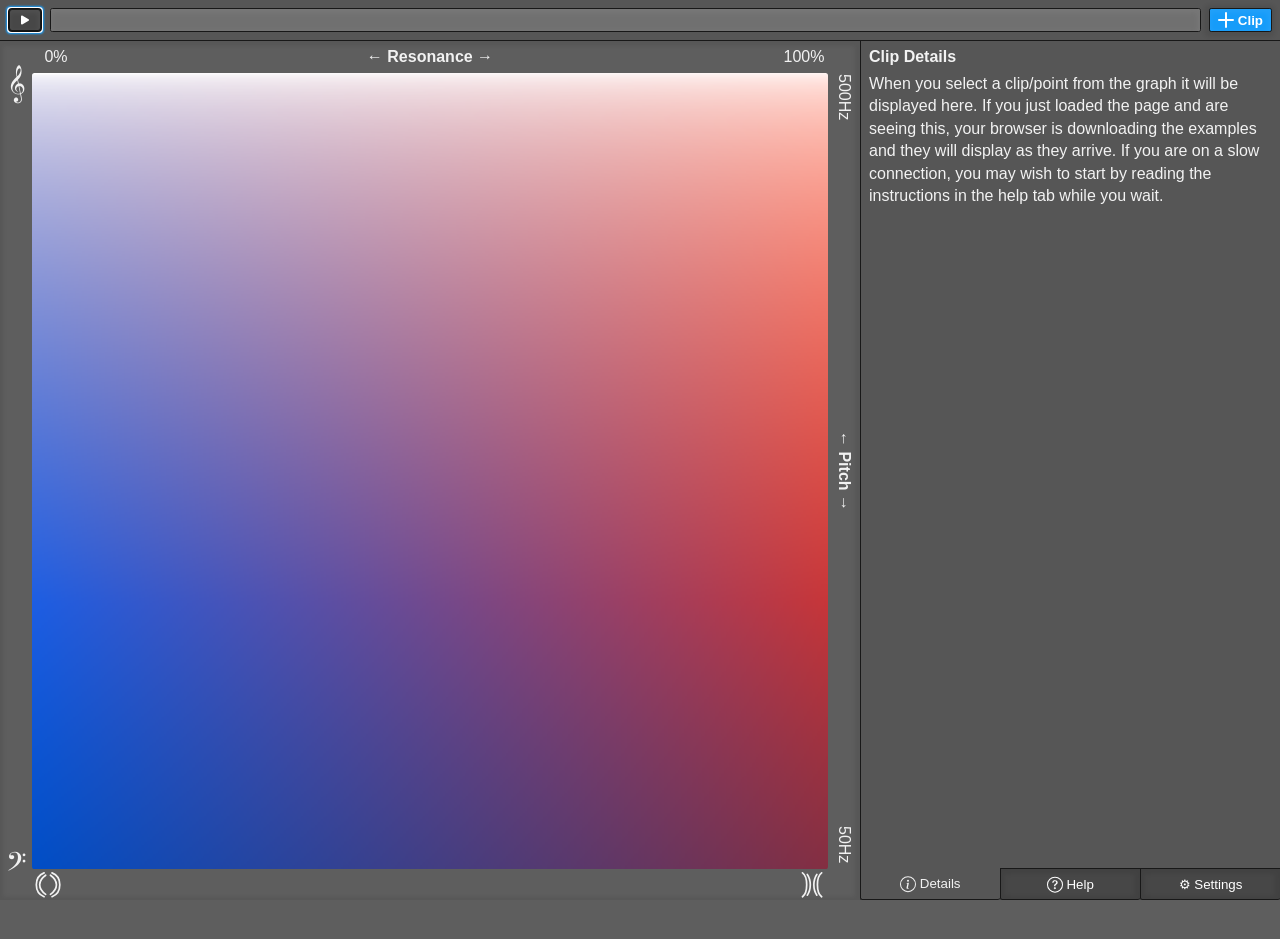
==== commit 9dd7536e: "中文化适配：MFA mandarin_mfa 接入、UI 音高/元音扩展、README Co-Authored-By: Claude Opus 4.6 (1M context) <noreply@an" ====
--- a/index.html
+++ b/index.html
@@ -1,2644 +1,2644 @@
-<!doctype html>
-<!--
-Hello! If you're seeing this, you're probably using your
-browser's "view-source" feature. This web page is compiled from
-multiple source code files available in our Git repositories [1].
- While we've tried to keep the resulting output fairly readable,
-you will get a more complete picture of how the system works by
-viewing the original source files.
-
-The source code is free software under the GNU Affero General
-Public License [2], and the assets are released under a Creative
-Commons Attribution Sharealike license [3]. In summary, this
-means that you have the right to to use, modify, and redistribute
-the code and assets of the site, but in doing so, you must offer
-the same rights to the users of any resulting works.
-
-[1] https://gitlab.com/lmcnulty/gender-voice-visualization,
-    https://github.com/lmcnulty/gender-voice-visualization
-[2] https://www.gnu.org/licenses/agpl-3.0.en.html
-[3] https://creativecommons.org/licenses/by-sa/4.0/
--->
-<html>
-	<head>
-		<meta charset='utf-8'/>
-		<meta name="viewport" content="width=device-width, initial-scale=1">
-		<meta name="theme-color" content="#45acf4">
-		<title>Acoustic Genderspace Viewer - Research Trial</title>
-		<link rel="shortcut icon" href="./resources/logo.png">
-		<link rel="icon" sizes="192x192" href="./resources/logo.png">
-		<link href="data:text/css," rel="stylesheet" type="text/css" title="Null">
-		<link rel="manifest" href="./manifest.json">
-		<style>
-			
-            				
-            /* ======================= Variables ======================= */
-            body {
-            	--header-height: 2.5rem;
-            	
-            	
-            		--body-background: #5e5e5e;
-            	
-            		--body-color: #f2f2f2;
-            	
-            		--chrome-color: #f2f2f2;
-            	
-            		--chrome-background: #565656;
-            	
-            		--chrome-border: #181818;
-            	
-            		--accent: #169CF9;
-            	
-            		--accent-text: #ffffff;
-            	
-            		--button-color: #ffffff;
-            	
-            		--button-background: #474747;
-            	
-            		--input-color: #f2f2f2;
-            	
-            		--input-background: #707070;
-            	
-            		--border-radius: 8;
-            	
-            		--box-shadow-strength: 8;
-            	
-            		--box-shadow-spread: 40;
-            	
-            		--highlight-strength: 5;
-            	
-
-            	--box-shadow: -1px 1px var(--box-shadow-spread) var(--box-shadow-spread) rgba(0,0,0,calc(var(--box-shadow-strength)));
-            	--progress-bar-background: var(--accent);
-            }
-
-            				
-            /* ======================= Layout ======================= */
-            * {
-            	box-sizing: border-box;
-            }
-            html, body {
-            	position: relative;
-            	margin: 0px;
-            	overflow: hidden;
-            	background: var(--body-background);
-            	color: var(--body-color);
-            	font-family: sans-serif;
-            }
-
-            html {
-            	height: 100%; 
-            }
-            body { height: 100%; }
-
-            header, footer {
-            	height: var(--header-height);
-            	width: 100%;
-            	padding: .5rem;
-            	display: flex;
-            	position: relative;
-            	align-items: center;
-
-            	background: var(--chrome-background);
-            	color: var(--chrome-color);
-            	border-color: var(--chrome-border);
-            }
-            main {
-            	height: calc(100% - var(--header-height));
-            	display: flex;
-            	justify-content: center;
-            }
-            header button, footer button {
-            	height: calc(var(--header-height) - 1rem);
-            	flex-shrink: 0;
-            	line-height: 1rem;
-            	min-width: 2rem;
-            }
-            button {
-            	padding: .25rem .5rem;
-            }
-            .custom-widgets input[type=file]::file-selector-button {
-            	padding: .25rem .5rem;
-            }
-            button span {
-            	display: inline-block;
-            	vertical-align: bottom;
-            }
-            button svg + span {
-            	margin-left: .25em;
-            }
-            button *{
-            	height: 100%;
-            }
-            .spacer {
-            	height: 1px;
-            	width: 100%;
-            	flex-shrink: 1;
-            }
-
-            header > * + *, footer > * + *{
-            	margin-left: .5rem;
-            }
-
-            header > * {
-            	z-index: 2;
-            }
-
-            main > section {
-            	position: relative;
-            	border-top: 1px solid var(--chrome-border);
-            }
-            main > aside {
-            	position: relative;
-            	color: var(--chrome-color);
-            	background: var(--chrome-background);
-            }
-            input, select {
-            	max-width: 100%;
-            }
-
-            audio {
-            	width: 100%;
-            }
-
-            #offscreen {
-            	display: none;
-            }
-
-            section > *:first-child {
-            	margin-top: 0px;
-            }
-
-            .wide-body main > section {
-            	max-width: calc(100vh - var(--header-height));
-            	max-height: 100vw;
-            	width: 100%;
-            	height: 100%;
-            }
-            .wide-body main > aside {
-            	width: 100%;
-            	max-width: calc(100vw - 100vh + var(--header-height));
-            }
-
-            .narrow-body main {
-            	flex-direction: column;
-            }
-            .narrow-body aside, .narrow-body .current-tab {
-            	border-left: 0px;
-            }
-            .narrow-body main aside {
-            	max-width: 100%;
-            	height: calc(100% - 100vw - var(--header-height));
-            }
-            .narrow-body voice-graph-2d {
-            	max-width: calc(60vh - var(--header-height) * .6);
-            	max-height: 100%;
-            	margin: auto;
-            	bottom: 0px;
-            	position: relative;
-            }
-            .narrow-body main > section {
-            	max-height: 60%;
-            	height: 100vw;
-            	flex-shrink: 0;
-            }
-            .narrow-body main > aside {
-            	max-height: calc(100% - 100vw);
-            	min-height: 40%;
-            	height: 100%;
-            }
-
-            .narrow-body .loading-message {
-            	display: none !important;
-            }
-
-            section > h2:first-child {
-            	margin-top: 0px;
-            	margin-bottom: 0px;
-            }
-            section > h2:first-child + p {
-            	margin-top: 0px;
-            }
-            voice-graph-2d {
-            	position: absolute;
-            	top: 0px;
-            	bottom: 0px;
-            	width: 100%;
-            }
-            .hidden {
-            	display: none;
-            }
-
-            .scrolling-text-box {
-            	overflow-y: auto;
-            	height: 6em;
-            	border: 1px solid var(--chrome-border);
-            	padding: 1em;
-            }
-            .scrolling-text-box *:first-child {
-            	margin-top: 0px;
-            }
-            .scrolling-text-box *:last-child {
-            	margin-bottom: 0px;
-            }
-
-            /*
-            input, button, select, textarea {
-            	font-size: inherit;
-            }
-            */
-
-            				
-            /* ======================= Style ======================= */
-            body {
-            	line-height: 1.4;
-            }
-            button:hover, input:hover, select:hover, textArea:hover {
-            	opacity: .8;
-            }
-            button:active {
-            	opacity: .5;
-            }
-            *:focus {
-            	box-shadow: 0px 0px 2px 2px var(--accent) !important;
-            }
-            button:hover:disabled {
-            	opacity: .5;
-            }
-            *:disabled {
-            	opacity: .5;
-            }
-
-            a {
-            	color: var(--accent);
-            }
-
-            .custom-widgets button, 
-            .custom-widgets  input[type=submit]
-            {
-            	padding-top: 0px;
-            	padding-bottom: 0px;
-            	vertical-align: middle;
-            	background: var(--button-background);
-            	color: var(--button-color);
-            	border: 1px solid var(--chrome-border);
-            	border-radius: var(--border-radius);
-            	box-shadow: var(--box-shadow);
-            }
-            .custom-widgets input[type=file]::file-selector-button {
-            	padding-top: 0px;
-            	padding-bottom: 0px;
-            	vertical-align: middle;
-            	background: var(--button-background);
-            	color: var(--button-color);
-            	border: 1px solid var(--chrome-border);
-            	border-radius: var(--border-radius);
-            	box-shadow: var(--box-shadow);
-            }
-
-            .custom-widgets textarea, .custom-widgets select, .custom-widgets input {
-            	background: var(--input-background);
-            	color: var(--input-color);
-            	border: 1px solid var(--chrome-border);
-            	border-radius: var(--border-radius);
-            	padding: .25em;
-            }
-
-            main > section {
-              box-shadow: inset var(--box-shadow);
-            }
-
-            button, 
-            input[type=submit]
-            {
-            	height: calc(var(--header-height) - 1rem);
-            }
-            input[type=file]::file-selector-button {
-            	height: calc(var(--header-height) - 1rem);
-            }
-            input, textarea, progress[value], select {
-              box-shadow: inset var(--box-shadow);
-            }
-
-            button, input[type=submit] {
-              position: relative;
-            }
-            h2 {
-            	font-size: 100%;
-            }
-              
-            .custom-widgets button:after, 
-            .custom-widgets input[type=submit]:after
-            {
-              content: ' ';
-              position: absolute;
-              bottom: 0px;
-              left: 0px;
-              right: 0px;
-              top: 0px;
-              box-shadow: inset -1px 2px calc(var(--box-shadow-spread) * 1.25) 2px rgba(255,255,255, calc(var(--highlight-strength) * 1));
-              border-radius: var(--border-radius);
-            }
-            .tab-set button:after {
-              content: none;
-            }
-
-            voice-graph-2d canvas {
-            	border-radius: var(--border-radius);
-            }
-
-            textarea {
-            	width: 100%;
-            	height: 8em;
-            	font-family: sans-serif;
-            	margin-top: 1em;
-            	margin-bottom: 1em;
-            }
-
-            .modal {
-            	border: 1px solid;
-            	padding: 1em;
-            	padding-bottom: 0em;
-            	border-radius: var(--border-radius);
-            	box-shadow: var(--box-shadow);
-            }
-            .modal section {
-            	padding-bottom: 2em;
-            }
-
-            .custom-widgets ::selection {
-            	background: var(--accent);
-            	color: white;
-            	color: var(--accent-text);
-            }
-            h2 {
-            	margin-bottom: .5em;
-            }
-            h2 + p {
-            	margin-top: .5em;
-            }
-
-            .scrolling-text-box {
-            	background: var(--body-background);
-            	color: var(--body-color);
-            	border-radius: var(--border-radius);
-            	box-shadow: inset var(--box-shadow);
-            }
-
-            .custom-widgets button.attention{
-            	background: var(--accent);
-            	color: var(--accent-text);
-            	font-weight: bold;
-            }
-            hr {
-            	border: 1px solid var(--chrome-border);
-            }
-            				
-            /* Voice Graph */
-            * {
-            	--voice-graph-z-index: 0;
-            }
-            voice-graph-2d {
-            	display: block;
-            	--padding: 2em;
-            }
-
-            voice-graph-2d > canvas {
-            	position: relative;
-            	height: 100%;
-            	width: 100%;
-            	float: left;
-            }
-
-            voice-graph-2d {
-            	padding: var(--padding);
-            	overflow: hidden;
-            }
-            voice-graph-2d > .axis-labels {
-            	display: flex; 
-            	justify-content: space-between;
-            	position: absolute;
-            	line-height: var(--padding);
-            }
-            voice-graph-2d > .axis-labels > .title {
-            	font-weight: bold;
-            }
-            voice-graph-2d > .x.axis-labels {
-            	top: 0px;
-            	left: var(--padding);
-            	right: var(--padding);
-            }
-            voice-graph-2d > .x-opposite.axis-labels {
-            	bottom: 0px;
-            	left: var(--padding);
-            	right: var(--padding);
-            }
-
-            .current-value {
-            	z-index: calc(var(--voice-graph-z-index) + 3);
-
-            	text-shadow: var(--body-background) 0px 1px, var(--body-background) 0px -1px, var(--body-background) 1px 0px, var(--body-background) -1px 0px;
-            }
-
-
-            voice-graph-2d > .y-opposite.axis-labels {
-            	top: var(--padding);
-            	bottom: var(--padding);
-            	left: 0px;
-            	writing-mode: vertical-rl;
-            	text-orientation: mixed;
-            }
-
-
-            voice-graph-2d > .y.axis-labels {
-            	top: var(--padding);
-            	bottom: var(--padding);
-            	right: 0px;
-            	writing-mode: vertical-lr;
-            	text-orientation: sideways-left;
-            }
-
-
-            voice-graph-2d > .overlay {
-            	position: absolute;
-            	top: var(--padding);
-            	left: var(--padding);
-            	bottom: var(--padding);
-            	right: var(--padding);
-            	overflow: visible;
-            }
-
-            voice-graph-2d > .overlay > .marker {
-            	display: online-block;
-            	height: 1.5em;
-            	width: 1.5em;
-            	border-radius: 50%;
-            	background: black;
-            	border: .1em solid white;
-            	position: absolute;
-            	z-index: calc(var(--voice-graph-z-index) + 2);
-            	color: white;
-            	text-align: center;
-            	line-height: 1em;
-            	/*transition: all .1s;*/
-            	top: calc(-.75em);
-            	left: calc(-.75em);
-            }
-            .marker:hover {
-            	opacity: 1;
-            }
-            .custom-widgets button.marker:after {
-            	box-shadow: 0px;
-            	display: none;
-            }
-
-            /*voice-graph-2d > .overlay > .marker:hover {*/
-
-            voice-graph-2d > .overlay > .marker.preview {
-            }
-
-            voice-graph-2d > .overlay > .marker.playing{
-            	border: 2px solid yellow;
-            }
-
-            voice-graph-2d > .overlay > .x.hairline {
-            	content: '';
-            	border-left: .1em dotted black;
-            	display: block;
-            	position: absolute;
-            	z-index: calc(var(--voice-graph-z-index) + 1);
-            	height: 100%;
-            	top: 0px;
-            	left: -1px;
-            	transition: .1s all;
-            }
-            voice-graph-2d > .overlay > .hairline.hidden {
-            	opacity: 0;
-            }
-            voice-graph-2d > .x-opposite.axis-labels > .current-value {
-            	position: absolute;
-            	width: calc(2 * var(--padding)) ;
-            	text-align: center;
-            	bottom: 0px;
-            	opacity: 0;
-            	left: calc(-1 * var(--padding));
-            	transition: .1s all;
-            }
-            voice-graph-2d > .overlay > .y.hairline {
-            	content: '';
-            	border-top: .1em dotted black;
-            	display: block;
-            	position: absolute;
-            	z-index: calc(var(--voice-graph-z-index) + 2);
-            	width: 100%;
-            	left: 0px;
-            	top: -1px;
-            	transition: .1s all;
-            }
-            voice-graph-2d > .y-opposite.axis-labels > .current-value {
-            	position: absolute;
-            	height: calc(2 * var(--padding));
-            	text-align: center;
-            	transform: rotate(180deg);
-            	transform-origin: center;
-            	left: 0px;
-            	bottom: calc(-1 * var(--padding));
-            	opacity: 0;
-            	transition: .1s all;
-            }
-            	
-            voice-graph-2d .marker > .infobox {
-            	position: absolute;
-            	width: 18ch;
-            	left: calc(0.5em - 9ch);
-            	top: calc(-1 * var(--padding));
-            	pointer-events: none;
-            	text-shadow: rgba(0,0,0,.5) 1px 1px, rgba(0,0,0,.5) -1px -1px, rgba(0,0,0,.5) 1px -1px, rgba(0,0,0,.5) -1px 1px;
-            }
-            .ratings-bar {
-            	box-sizing: border-box;
-            	display: flex;
-            	width: 100%;
-            	overflow: hidden;
-            	border-radius: 5px 5px 5px 5px;
-            }
-            .ratings-bar > span {
-            	padding: 2px 0px 2px 0px;
-            	display: inline-block;
-            	box-sizing: border-box;
-            	overflow: hidden;
-            	font-size: small;
-            	line-height: 1em;
-            }
-            .infobox .strongly-agree {
-            	background: #43db20;
-            	color: white;
-            	border-radius: 0px 5px 5px 0px;
-            }
-            .infobox .agree {
-            	background: #a5db99;
-            	color: white;
-            }
-            .infobox .disagree {
-            	background: #e28888;
-            	color: white;
-            }
-            .infobox .strongly-disagree{
-            	background: #e22222;
-            	color: white;
-            	border-radius: 5px 0px 0px 5px;
-            }
-            .clef {
-            	position: absolute;
-            	left: 0px;
-            	width: var(--padding);
-            	/*z-index: calc(var(--voice-graph-z-index) + 2);*/
-            	text-align: center;
-            	transform-origin: center center;
-            	transform: scale(2);
-            	padding: 0px;
-            	margin-bottom: -.5em;
-            }
-            .clef.treble { top: var(--padding); }
-            .clef.bass { bottom: var(--padding); }
-
-            .instrument {
-            	position: absolute;
-            	bottom: calc(var(--padding) * .1);
-            	height: calc(var(--padding) * .8);
-            }
-            .instrument svg {
-            	height: 100%;
-            }
-            .instrument.flute {
-            	right: var(--padding);
-            }
-            .instrument.tuba {
-            	left: var(--padding);
-            }
-            				.spinner,
-            .spinner:after {
-              border-radius: 50%;
-              width: 3em;
-              height: 3em;
-              position: relative;
-              flex-shrink: 0;
-            }
-            .spinner {
-              margin: 60px auto;
-              font-size: 10px;
-              position: relative;
-              text-indent: -9999em;
-              border-top: .5em solid var(--accent);
-              border-right: .5em solid var(--accent);
-              border-bottom: .5em solid var(--accent);
-              border-left: .5em solid var(--button-background);
-              -webkit-transform: translateZ(0);
-              -ms-transform: translateZ(0);
-              transform: translateZ(0);
-              -webkit-animation: load8 1.1s infinite linear;
-              animation: load8 1.1s infinite linear;
-            }
-            @-webkit-keyframes load8 {
-              0% {
-                -webkit-transform: rotate(0deg);
-                transform: rotate(0deg);
-              }
-              100% {
-                -webkit-transform: rotate(360deg);
-                transform: rotate(360deg);
-              }
-            }
-            @keyframes load8 {
-              0% {
-                -webkit-transform: rotate(0deg);
-                transform: rotate(0deg);
-              }
-              100% {
-                -webkit-transform: rotate(360deg);
-                transform: rotate(360deg);
-              }
-            }
-
-            header .spinner {
-            	margin-left: 1em;
-            }
-
-            header .spinner.hidden + .loading-message {
-            	display: none;
-            }
-            header .spinner + .loading-message {
-            	display: inline;
-            	flex-shrink: 0;
-            }
-            			
-		</style>
-
-		<script>
-			
-
-let darkIcon = String(`
-<svg
-   xmlns:dc="http://purl.org/dc/elements/1.1/"
-   xmlns:cc="http://creativecommons.org/ns#"
-   xmlns:rdf="http://www.w3.org/1999/02/22-rdf-syntax-ns#"
-   xmlns:svg="http://www.w3.org/2000/svg"
-   xmlns="http://www.w3.org/2000/svg"
-   id="svg5181"
-   version="1.1"
-   viewBox="0 0 8.5024996 8.5054264"
-   height="32.146492"
-   width="32.135433">
-  <defs
-     id="defs5175" />
-  <metadata
-     id="metadata5178">
-    <rdf:RDF>
-      <cc:Work
-         rdf:about="">
-        <dc:format>image/svg+xml</dc:format>
-        <dc:type
-           rdf:resource="http://purl.org/dc/dcmitype/StillImage" />
-        <dc:title></dc:title>
-      </cc:Work>
-    </rdf:RDF>
-  </metadata>
-  <g
-     transform="translate(-24.474941,-137.0211)"
-     id="layer1">
-    <rect style="fill:none;fill-opacity:1;stroke:currentColor;stroke-width:0.56500006;stroke-linecap:round;stroke-linejoin:round;stroke-miterlimit:4;stroke-dasharray:none;stroke-opacity:0"
-       id="rect4546-3"
-       width="7.9375"
-       height="7.9375"
-       x="24.757441"
-       y="137.30507" />
-    <path
-       id="path4571"
-       d="m 27.40326,137.30506 c -3.43959,1.32291 -3.43959,6.61458 0,7.9375"
-       style="fill:none;stroke:currentColor;stroke-width:0.565;stroke-linecap:round;stroke-linejoin:round;stroke-miterlimit:4;stroke-dasharray:none;stroke-opacity:1" />
-    <path
-       style="fill:none;stroke:currentColor;stroke-width:0.565;stroke-linecap:round;stroke-linejoin:round;stroke-miterlimit:4;stroke-dasharray:none;stroke-opacity:1"
-       d="m 27.93242,138.09881 c -2.64583,1.85208 -2.64583,4.49791 0,6.35"
-       id="path4573" />
-    <path
-       style="fill:none;stroke:currentColor;stroke-width:0.565;stroke-linecap:round;stroke-linejoin:round;stroke-miterlimit:4;stroke-dasharray:none;stroke-opacity:1"
-       d="m 30.0491,137.30506 c 3.43959,1.32291 3.43959,6.61458 0,7.9375"
-       id="path5740" />
-    <path
-       id="path5742"
-       d="m 29.51994,138.09881 c 2.64583,1.85208 2.64583,4.49791 0,6.35"
-       style="fill:none;stroke:currentColor;stroke-width:0.565;stroke-linecap:round;stroke-linejoin:round;stroke-miterlimit:4;stroke-dasharray:none;stroke-opacity:1" />
-  </g>
-</svg>
-`)
-
-let brightIcon = String(`
-<svg
-   xmlns:dc="http://purl.org/dc/elements/1.1/"
-   xmlns:cc="http://creativecommons.org/ns#"
-   xmlns:rdf="http://www.w3.org/1999/02/22-rdf-syntax-ns#"
-   xmlns:svg="http://www.w3.org/2000/svg"
-   xmlns="http://www.w3.org/2000/svg"
-   xmlns:sodipodi="http://sodipodi.sourceforge.net/DTD/sodipodi-0.dtd"
-   xmlns:inkscape="http://www.inkscape.org/namespaces/inkscape"
-   width="32.135433"
-   height="32.153236"
-   viewBox="0 0 8.5025005 8.5072107"
-   version="1.1"
-   id="svg4565"
-   inkscape:version="0.92.4 (5da689c313, 2019-01-14)"
-   sodipodi:docname="bright.svg">
-  <defs id="defs4559" />
-  <sodipodi:namedview
-     id="base"
-     pagecolor="#ffffff"
-     bordercolor="#666666"
-     borderopacity="1.0"
-     inkscape:pageopacity="0.0"
-     inkscape:pageshadow="2"
-     inkscape:zoom="11.2"
-     inkscape:cx="12.379905"
-     inkscape:cy="11.113832"
-     inkscape:document-units="mm"
-     inkscape:current-layer="svg4565"
-     showgrid="false"
-     fit-margin-top="0"
-     fit-margin-left="0"
-     fit-margin-right="0"
-     fit-margin-bottom="0"
-     units="px"
-     inkscape:window-width="1920"
-     inkscape:window-height="1002"
-     inkscape:window-x="0"
-     inkscape:window-y="0"
-     inkscape:window-maximized="1" />
-  <metadata
-     id="metadata4562">
-    <rdf:RDF>
-      <cc:Work
-         rdf:about="">
-        <dc:format>image/svg+xml</dc:format>
-        <dc:type
-           rdf:resource="http://purl.org/dc/dcmitype/StillImage" />
-        <dc:title></dc:title>
-      </cc:Work>
-    </rdf:RDF>
-  </metadata>
-  <g
-     inkscape:label="Layer 1"
-     inkscape:groupmode="layer"
-     id="layer1"
-     transform="translate(-32.790418,-144.57973)">
-    <rect
-       style="fill:none;fill-opacity:1;stroke:currentColor;stroke-width:0.56500006;stroke-linecap:round;stroke-linejoin:round;stroke-miterlimit:4;stroke-dasharray:none;stroke-opacity:0"
-       id="rect4581"
-       width="7.9375"
-       height="7.9375"
-       x="33.072918"
-       y="144.86459"
-       inkscape:export-xdpi="191.19"
-       inkscape:export-ydpi="191.19" />
-    <path
-       sodipodi:nodetypes="cc"
-       inkscape:connector-curvature="0"
-       id="path4583"
-       d="m 33.866667,144.86458 c 1.85208,1.32292 1.85208,6.61459 0,7.9375"
-       style="fill:none;stroke:currentColor;stroke-width:0.56500006;stroke-linecap:round;stroke-linejoin:round;stroke-miterlimit:4;stroke-dasharray:none;stroke-opacity:1" />
-    <path
-       style="fill:none;stroke:currentColor;stroke-width:0.56500006;stroke-linecap:round;stroke-linejoin:round;stroke-miterlimit:4;stroke-dasharray:none;stroke-opacity:1"
-       d="m 35.454167,145.39375 c 1.32291,1.85209 1.32291,5.02709 0,6.87917"
-       id="path4585"
-       inkscape:connector-curvature="0"
-       sodipodi:nodetypes="cc" />
-    <path
-       style="fill:none;stroke:currentColor;stroke-width:0.56500006;stroke-linecap:round;stroke-linejoin:round;stroke-miterlimit:4;stroke-dasharray:none;stroke-opacity:1"
-       d="m 40.216657,144.86459 c -1.85208,1.32292 -1.85208,6.61459 0,7.9375"
-       id="path833"
-       inkscape:connector-curvature="0"
-       sodipodi:nodetypes="cc" />
-    <path
-       sodipodi:nodetypes="cc"
-       inkscape:connector-curvature="0"
-       id="path835"
-       d="m 38.629157,145.39376 c -1.32291,1.85209 -1.32291,5.02709 0,6.87917"
-       style="fill:none;stroke:currentColor;stroke-width:0.56500006;stroke-linecap:round;stroke-linejoin:round;stroke-miterlimit:4;stroke-dasharray:none;stroke-opacity:1" />
-  </g>
-</svg>
-`)
-		</script>
-		
-			<script src="./ui/dom.js"></script>
-			<script src="./ui/globals.js"></script>
-			<script src="./ui/clip.js"></script>
-			<script src="./ui/examples.js"></script>
-			<script src="./ui/util.js"></script>
-		
-	</head>
-	<body class="narrow-body custom-widgets">
-		<style>
-	.popup {
-		max-width: 500px;
-		width: 400px;
-		margin: 1em;
-		margin-left: calc(-200px);
-		padding: 1em;
-		padding-right: 2em;
-		color: black;
-		background: white;
-		border: 2px solid whitesmoke;
-		box-shadow: 0px 0px 10px 10px rgba(0, 0, 0, .25);
-		position: fixed;
-		top: 0px;
-		left: 50%;
-		z-index: 99999999999999;
-		transition: all 1s;
-		border-radius: .25em;
-	}
-	.popup button.close {
-		background: none;
-		border: none;
-		box-shadow: none;
-		font-size: 200%;
-		color: grey;
-		position: absolute;
-		top: 0px;
-		right: 0px;
-	}
-	.popup.offscreen {
-		top: -300px;
-		opacity: 0;
-	}
-</style>
-<div class="popup offscreen">
-Please complete <a href="https://brown.co1.qualtrics.com/jfe/form/SV_4PgW7EKNvnxnWLk">our survey</a>
-to help us in our research.
-<button class="close" onclick="$('.popup').classList.add('offscreen')">×</button>
-</div>
-<script>
-//setTimeout(() => $('.popup').classList.remove('offscreen'), 30000);
-</script>
-		<header>
-			
-            				
-            <!-- ======================= Player ======================= -->
-            <button class="play-pause iconic" title='play/pause'>
-            <svg xmlns="http://www.w3.org/2000/svg" width="16" height="16" fill="currentColor" class="bi bi-play-fill" viewBox="0 0 16 16">
-              <path d="m11.596 8.697-6.363 3.692c-.54.313-1.233-.066-1.233-.697V4.308c0-.63.692-1.01 1.233-.696l6.363 3.692a.802.802 0 0 1 0 1.393z"/>
-            </svg>
-            <svg xmlns="http://www.w3.org/2000/svg" width="16" height="16" fill="currentColor" class="bi bi-pause-fill" viewBox="0 0 16 16">
-              <path d="M5.5 3.5A1.5 1.5 0 0 1 7 5v6a1.5 1.5 0 0 1-3 0V5a1.5 1.5 0 0 1 1.5-1.5zm5 0A1.5 1.5 0 0 1 12 5v6a1.5 1.5 0 0 1-3 0V5a1.5 1.5 0 0 1 1.5-1.5z"/>
-            </svg>
-            </button>
-            <progress class="player" value="0" min="0"></progress>
-            <audio class="clip" preload="metadata"></audio>
-            <script>
-            try {
-            	let mediaElement = $('.clip');
-            	let playPauseButton = $('button.play-pause');
-            	let progressBar = $('progress.player');
-
-            	document.body.addEventListener('keyup', evt => {
-            		
-            		if (['INPUT', 'TEXTAREA'].filter(
-            			tag => tag == document.activeElement.tagName
-            		).length == 0) {
-            			if (evt.code == 'ArrowRight') {
-            				globalState.set('playbackTime', Math.min(globalState.get('playbackTime') + 1, mediaElement.duration));
-            			}
-            			if (evt.code == 'ArrowLeft') {
-            				globalState.set('playbackTime', Math.max(globalState.get('playbackTime') - 1, 0));
-            			}
-            		}
-            		if (evt.code == 'Space' && ['INPUT', 'TEXTAREA', 'BUTTON', 'SUMMARY'].filter(
-            			tag => tag == document.activeElement.tagName
-            		).length == 0) {
-            			globalState.set('playing', !globalState.get('playing'));
-            		}
-            	});
-
-            	globalState.render(['playingClip'], current => {
-            		if (current.playingClip && current.playingClip.audio) {
-            			progressBar.setAttribute('max', 60);
-            			mediaElement.addEventListener('loadedmetadata', updateDuration);
-            			mediaElement.addEventListener('durationchange', updateDuration);
-            			mediaElement.src = current.playingClip.audio;
-            			globalState.set('playbackTime', 0);
-            		}
-            	});
-            	function updateDuration(evt) {
-            		if (mediaElement.duration < 1000 && mediaElement.duration != Infinity) {
-            			progressBar.setAttribute('max', mediaElement.duration);
-            		};
-            	}
-
-            	globalState.render(['playingClip'], current => {
-            		progressBar.setAttribute('max', 60);
-            		if (current.playingClip && current.playingClip.audio) {
-            			mediaElement.addEventListener('loadedmetadata', updateDuration);
-            			mediaElement.addEventListener('durationchange', updateDuration);
-            			mediaElement.src = current.playingClip.audio;
-            			globalState.set('playbackTime', 0);
-            		}
-            	})
-
-            	globalState.render(['playing'], current => {
-            		if (current.playing && !globalState.get('playingClip')) {
-            			globalState.set('playing', false);
-            			return;
-            		}
-            		if (current.playing) {
-            			playPauseButton.classList.add('playing') ;
-            			mediaElement.play();
-            		} else {
-            			playPauseButton.classList.remove('playing') ;
-            			mediaElement.pause();
-            		}
-
-            	});
-            	playPauseButton.addEventListener('click', evt => {
-            		globalState.set('playing', !globalState.get('playing'));
-            		globalState.set('previewClip', globalState.get('playingClip'));
-            	});
-
-            	progressBar.addEventListener('click', evt => {
-            		if (globalState.get('playingClip')) {
-            			let pos = (evt.pageX  - progressBar.offsetLeft) / progressBar.offsetWidth;
-            			globalState.set('playbackTime', pos * mediaElement.duration);
-            		}
-            	})
-            	
-            	let dragInProgress = false;
-            	progressBar.addEventListener('mousedown', evt => dragInProgress = true);
-            	progressBar.addEventListener('mouseup', evt => dragInProgress = false);
-            	progressBar.addEventListener('mousemove', evt => {
-            		if (dragInProgress && globalState.get('playingClip')) {
-            			let pos =  (evt.pageX  - progressBar.offsetLeft) 
-            			          / progressBar.offsetWidth;
-            			globalState.set('playbackTime', pos * mediaElement.duration);
-            		}
-            	})
-
-            	globalState.render(['playbackTime'], current => {
-            		if (current.playbackTime && 
-            			current.playbackTime != mediaElement.currentTime
-            		) {
-            			 mediaElement.currentTime = current.playbackTime;
-            		}
-
-            		progressBar.setAttribute('value', current.playbackTime);
-            		if (current.playbackTime >= progressBar.max && globalState.get('playing') == true) {
-            			globalState.set('playing', false);
-            		}
-            	});
-
-            	let updateTime = () => {
-            		let playbackTime = globalState.get('playbackTime');
-            		if (playbackTime != mediaElement.currentTime) {
-            			globalState.set('playbackTime', mediaElement.currentTime);
-            		}
-            		window.requestAnimationFrame(updateTime);
-            	}
-            	window.requestAnimationFrame(updateTime);
-
-            } catch(exception) {
-            	alert("An unknown error occured.");
-            	console.error(exception);
-            }
-            </script>
-            <style>
-
-            	button.play-pause svg {
-            		display: none;
-            	}
-            	button.play-pause svg:first-child {
-            		display: inline-block;
-            	}
-            	button.play-pause.playing svg {
-            		display: inline-block;
-            	}
-            	button.play-pause.playing svg:first-child {
-            		display: none;
-            	}
-            	progress.player {
-            		width: 100%;
-            		height: calc(var(--header-height) - 1em);
-            		vertical-align: center;
-            		flex-shrink: 1;
-            	}
-            	.custom-widgets progress[value] {
-            	  /* Reset the default appearance */
-            	  -webkit-appearance: none;
-            		 -moz-appearance: none;
-            			  appearance: none;
-            	  
-            	  /* Get rid of default border in Firefox. */
-            	  border: none;
-            	  border: 1px solid var(--chrome-border);
-            	  border-radius: var(--border-radius);
-            	  overflow: hidden;
-            	}
-            	.custom-widgets  progress[value]::-webkit-progress-bar, progress[value] {
-            		background: var(--input-background);
-            		box-shadow: inset -1px 2px calc(var(--box-shadow-spread) * 1.25) 2px rgba(255,255,255, calc(var(--highlight-strength) * 1));
-            	}
-
-            	/* These don't work together for some reason*/
-            	.custom-widgets progress[value]::-webkit-progress-value {
-            		background: var(--progress-bar-background);
-            		border-radius: var(--border-radius) 0px 0px var(--border-radius);
-
-            	}
-            	.custom-widgets progress[value]::-moz-progress-bar { 
-            		background: var(--progress-bar-background);
-            		border-radius: var(--border-radius) 0px 0px var(--border-radius);
-            	}
-            	video.clip {
-            		position: absolute;
-            		top: 0px;
-            		left: 0px;
-            		right:0px;
-            		bottom: 0px;
-            		z-index: 1;
-            		width: 100%;
-            		height: var(--header-height);
-            		margin: 0px;
-            		opacity: 0;
-            	}
-            </style>
-            <!-- ====================================================== -->
-
-            			
-			<button class="new-clip attention" title='Add new clip'><svg xmlns="http://www.w3.org/2000/svg" width="16" height="16" fill="currentColor" class="bi bi-plus-lg" viewBox="0 0 16 16">
-  <path d="M8 0a1 1 0 0 1 1 1v6h6a1 1 0 1 1 0 2H9v6a1 1 0 1 1-2 0V9H1a1 1 0 0 1 0-2h6V1a1 1 0 0 1 1-1z"/>
-</svg><span>Clip</span></button>
-			<div class="spinner hidden"></div>
-			<div class="loading-message">Adding clip...</div>
-			<script>
-			$('button.new-clip').addEventListener('click', evt => {
-				$('.modal').appendChild($('section.new-clip'));
-				showModal();
-			});
-			</script>
-		</header>
-		<main>
-			<section>
-				<voice-graph-2d></voice-graph-2d>
-			</section>
-			<aside>
-				
-                					
-                <div class="current-tab"></div>
-                <div class="tab-set">
-                	<button class="details hbox iconic"><svg xmlns="http://www.w3.org/2000/svg" width="16" height="16" fill="currentColor" class="bi bi-info-circle" viewBox="0 0 16 16">
-                  <path d="M8 15A7 7 0 1 1 8 1a7 7 0 0 1 0 14zm0 1A8 8 0 1 0 8 0a8 8 0 0 0 0 16z"/>
-                  <path d="m8.93 6.588-2.29.287-.082.38.45.083c.294.07.352.176.288.469l-.738 3.468c-.194.897.105 1.319.808 1.319.545 0 1.178-.252 1.465-.598l.088-.416c-.2.176-.492.246-.686.246-.275 0-.375-.193-.304-.533L8.93 6.588zM9 4.5a1 1 0 1 1-2 0 1 1 0 0 1 2 0z"/>
-                </svg> <span>Details</span></button>
-                	<button class="help iconic hbox"><svg xmlns="http://www.w3.org/2000/svg" width="16" height="16" fill="currentColor" class="bi bi-question-circle" viewBox="0 0 16 16">
-                  <path d="M8 15A7 7 0 1 1 8 1a7 7 0 0 1 0 14zm0 1A8 8 0 1 0 8 0a8 8 0 0 0 0 16z"/>
-                  <path d="M5.255 5.786a.237.237 0 0 0 .241.247h.825c.138 0 .248-.113.266-.25.09-.656.54-1.134 1.342-1.134.686 0 1.314.343 1.314 1.168 0 .635-.374.927-.965 1.371-.673.489-1.206 1.06-1.168 1.987l.003.217a.25.25 0 0 0 .25.246h.811a.25.25 0 0 0 .25-.25v-.105c0-.718.273-.927 1.01-1.486.609-.463 1.244-.977 1.244-2.056 0-1.511-1.276-2.241-2.673-2.241-1.267 0-2.655.59-2.75 2.286zm1.557 5.763c0 .533.425.927 1.01.927.609 0 1.028-.394 1.028-.927 0-.552-.42-.94-1.029-.94-.584 0-1.009.388-1.009.94z"/>
-                </svg> <span>Help</span></button>
-                	<button class="settings iconic">⚙ Settings</button>
-                </div>
-                <style>
-                	button.hbox {
-                		display: flex;
-                		align-items: center;
-                		justify-content: center;
-                	}
-                	.tab-set button.hbox span {
-                		line-height: calc(var(--header-height) - .5rem);
-                	}
-                	.tab-set button.hbox svg {
-                		padding-top: .1em;
-                	}
-                	.tab-set {
-                		position: absolute;
-                		bottom: 0px;
-                		height: calc(var(--header-height) - .5rem);
-                		display: flex;
-                		left: 0px;
-                		right: 0px;
-                		background: var(--button-background);
-                	}
-                	.wide-body .tab-set {
-                		right: 0px;
-                	}
-                	.tab-set button {
-                		transition: box-shadow .2s all;
-                		height: 100%;
-                		width: 100%;
-                		border-top: 1px solid var(--chrome-border);
-                		border-left: 1px solid var(--chrome-border);
-                		border-right: 0px;
-                		border-radius: 0px 0px var(--border-radius) var(--border-radius);
-                		background: var(--button-background);
-                		box-shadow: inset var(--box-shadow);
-                	}
-                	.current-tab {
-                		width: 100%;
-                		overflow: auto;
-                		height: calc(100% - 2em);
-                		border: 1px solid var(--chrome-border);
-                		border-bottom: 0px;
-                		border-right: 0px;
-                		padding: .5rem;
-                		padding-top: 0px;
-                		background: var(--chrome-background);
-                		transition: .3s transform;
-                		position: absolute;
-                	}
-                	.current-tab section {
-                		min-height: 100%;
-                	}
-                	.current-tab > section > *:first-child {
-                		height: 2em;
-                		line-height: 2em;
-                	}
-                	.tab-set button:disabled {
-                		border-top: 0px;
-                		opacity: 1;
-                		background: var(--chrome-background);
-                		color: var(--chrome-color);
-                		box-shadow: 2px 2px var(--shadow-spread) 2px rgba(0,0,0,0);
-                	}
-                	.narrow-body .current-tab.expanded {
-                		transform: translate(0, -60%);
-                		height: calc(200%);
-                		z-index: calc(var(--voice-graph-z-index) + 3);
-                	}
-                	#expand-collapse-button.expanded {
-                		transform: translate(0, -60%);
-                	}
-                </style>
-                <script>
-                	let tab = $('.current-tab');
-                	tab.addEventListener('click', evt => {
-                		let bb = tab.getBoundingClientRect();
-                		if (
-                			evt.clientY - bb.top < 20 && document.activeElement != $('#theme-select') &&
-                			evt.clientX - bb.left > (bb.right - bb.left) / 4 &&
-                			evt.clientX - bb.left < 3 * (bb.right - bb.left) / 4
-
-                		) {
-                			if (!tab.classList.contains('expanded')) {
-                				tab.classList.add('expanded');
-                			} else {
-                				tab.classList.remove('expanded');
-                			}
-                		}
-                	}, true);
-                	
-                	for (let tab of ['settings', 'help', 'details']) {
-                		let tabButton = $('button.' + tab);
-                		tabButton.addEventListener('click', evt => {
-                			for (let sibling of tabButton.parentNode.querySelectorAll('button')) {
-                				sibling.disabled = false;
-                			}
-                			clearSelector('.current-tab > section');
-                			tabButton.disabled = true;
-                			$('aside > .current-tab').appendChild($('section.' + tab));
-                		});
-                	}
-                </script>
-                				
-			</aside>
-		</main>
-
-		
-        			
-        <!-- ======================= Modal ======================= -->
-        <style>
-        	.modal-shadow {
-        		position: absolute;
-        		top: 0px;
-        		left: 0px;
-        		right: 0px;
-        		bottom: 0px;
-        		background: rgba(0, 0, 0, .75);
-        		z-index: 3;
-        		display: flex;
-        		align-items: center;
-        		justify-content: center;
-        		padding: 10px;
-        		transition: .2s all;
-        		opacity: 1;
-        	}
-        	.modal-shadow.hidden {
-        		display: block;
-        		opacity: 0;
-        		pointer-events: none;
-        	}
-        	.modal {
-        		max-width: 600px;
-        		min-height: 300px;
-        		max-height: 90vh;
-        		overflow: auto;
-        		width: 100%;
-        		min-width: 50%;
-        		position: relative;
-        		background: var(--body-background);
-        		color: var(--body-color);
-        	}
-        	.modal > .close {
-        		position: absolute;
-        		top: 0em;
-        		right: .25em;
-        		background: none;
-        		color: var(--chrome-color);
-        		border: none;
-        		box-shadow: none;
-        		font-size: 200%;
-        	}
-        	.modal > .close:after {
-        		display: none;
-        	}
-        	.modal > * > *:first-child {
-        		margin-top: 0px;
-        	}
-        </style>
-        <div class="modal-shadow hidden">
-        		<div class="modal">
-        				<button class="close">×</button>
-        		</div>
-        </div>
-        <script>
-        	function showModal() {
-        		$('.modal-shadow').classList.remove('hidden');
-        		$('.modal > .close').focus();
-        	}
-        	function hideModal() {
-        		$('.modal-shadow').classList.add('hidden');
-        		$('.play-pause').focus();
-        		resizeEvent(null);
-        	}
-        	$('.modal > .close').addEventListener('click', evt => {
-        			clearSelector('.modal > section');
-        			hideModal();
-        	});
-        </script>
-
-        <!-- ===================================================== -->
-        		
-
-		<!-- This is where we keep stuff we don't want visible -->
-		<div id="offscreen">
-			
-            				<style>
-            	.settings > label:first-child {
-            		font-weight: bold;
-            	}
-            	#export-clips {
-            		margin-right: auto;
-            	}
-            	section.settings .hbox {
-            		display: flex;
-            		align-items: center;
-            	}
-            	section.settings .hbox > * + * {
-            		margin-left: .25em;
-            	}
-            	#import-export {
-            		margin-top: .5em;
-            		margin-bottom: .5em;
-            	}
-            	section.settings .hbox h2 {
-            		margin: 0px;
-            		margin-right: auto;
-            	}
-            	.example {
-            		align-items: center;
-            	}
-            	section.settings select {
-            		width: 50ch;
-            		flex-shrink: 1;
-            	}
-            </style>
-            <section class="settings">
-            	<h2>Your Data</h2>
-            	<div id="import-export" class="hbox">
-            		<button id="export-clips">Export</button>
-            		<input type="file" id="import-clips-file"/>
-            		<button id="import-clips">Import</button>
-            	</div>
-            	<script>
-            		$('#export-clips').addEventListener('click', evt => {
-            			let cloneClips = JSON.parse(JSON.stringify(globalState.get('clips')));
-            			for (let clip of cloneClips) delete clip.marker;
-            			downloadFile('data:text/json;charset=utf-8,' + encodeURIComponent(
-            				JSON.stringify(cloneClips)
-            			), 'clips.json');
-            		});
-            		
-            		$('#import-clips').addEventListener('click', evt => {
-            			if ($('#import-clips-file').files.length > 0) {
-            				let reader = new FileReader();
-            				reader.onload = evt => {
-            					let loadedClips = JSON.parse(evt.target.result);
-            					globalState.set('clips', loadedClips);
-            					globalState.set('playingClip', last(loadedClips));
-            					globalState.set('previewClip', last(loadedClips));
-            				}
-            				reader.readAsText($('#import-clips-file').files[0]);
-            			} else {
-            				alert('You need to select the file containing your exported data.');
-            			}
-            		});
-            	</script>
-            	<hr>
-            	<div class="hbox examples">
-            	<h2>Examples</h2>
-            		<button id="load-default-clips" onclick="loadDefaultClips()">Reload Defaults</button>
-            		<button id="load-extended-clips" onclick="loadExtendedClips()">Load Extended</button>
-            	</div>
-            	<p>Warning: The extended set of examples may use large amounts of data.</p>
-
-            	<hr>
-
-            	<h2>Theme</h2>
-            	<select id="theme-select">
-            		<option value="Deep Dark">Deep Dark</option>
-            		<option value="Light Blue">Light Blue</option>
-            		<option value="Light Red">Light Red</option>
-            		<option value="Popular">Popular</option>
-            		<option value="Pinkin Blue">Pinkin Blue</option>
-            		<option value="Pink Pank">Pink Pank</option>
-            		<option value="80s">80's</option>
-            		<option value="90s">90's</option>
-            		<option value="00s">00's</option>
-            		<option value="10s">10's</option>
-            		<option value="custom">Custom</option>
-            	</select>
-            	<br>
-            	<br>
-
-            	<details id="set-colors">
-            		<summary>Customize</summary>
-            		Rounded Corners:
-            		<input type="range" value="15" id="border-radius" />
-            		<br>
-            		Shadow Strength:
-            		<input type="range" value="5" id="box-shadow-strength" class="proportion"  />
-            		<br>
-            		Shadow Spread:
-            		<input type="range" value="15" id="box-shadow-spread" />
-            		<br>
-            		Highlight Strength:
-            		<input type="range" value="0" id="highlight-strength" class="proportion" />
-            		<br>
-            		<br>
-
-            		<input type="color" id="body-background" >
-            		<label for="body-background">background color</label>
-            		<br>	
-            		<input type="color" id="body-color" >
-            		<label for="body-color">text color</label>
-            		<br>	
-            		<input type="color" id="chrome-color" >
-            		<label for="chrome-color">chrome color</label>
-            		<br>
-            		<input type="color" id="chrome-background"  >
-            		<label for="chrome-background">chrome background</label>
-            		<br>
-            		<input type="color" id="chrome-border" >
-            		<label for="chrome-border">chrome border</label>
-            		<br>
-            		<input type="color" id="accent" >
-            		<label for="accent">accent</label>
-            		<br>
-            		<input type="color" id="accent-text" >
-            		<label for="accent-text">accent text</label>
-            		<br>
-            		<input type="color" id="button-color" >
-            		<label for="button-color">button color</label>
-            		<br>
-            		<input type="color" id="button-background" >
-            		<label for="button-background">button background</label>
-            		<br>
-            		<input type="color" id="input-color" >
-            		<label for="input-color">input color</label>
-            		<br>
-            		<input type="color" id="input-background" >
-            		<label for="input-background">input background</label>
-            		<br>
-
-            	</details>
-            	<script>
-
-            		let themeState = new StateManager();
-            		let themes = {
-            	"Light Blue": {
-            		"body-background":"#ffffff",
-            		"body-color":"#000000",
-            		"chrome-color":"#000000",
-            		"chrome-background":"#f4f7f9",
-            		"chrome-border":"#bfc2c4",
-            		"accent":"#0fa9ff",
-            		"accent-text":"#ffffff",
-            		"button-color":"#000000",
-            		"button-background":"#f7f7f7",
-            		"input-color":"#000000",
-            		"input-background":"#ffffff",
-            		"border-radius":"30",
-            		"box-shadow-strength":"5",
-            		"box-shadow-spread":"30",
-            		"highlight-strength":"24"
-            	},
-            	"Light Red":{"body-background":"#ffffff",
-            		"body-color":"#401a25",
-            		"chrome-color":"#401a25",
-            		"chrome-background":"#f9f4f5",
-            		"chrome-border":"#c4bfc0",
-            		"accent":"#ff6d96",
-            		"accent-text":"#ffffff",
-            		"button-color":"#401a25",
-            		"button-background":"#f7f7f7",
-            		"input-color":"#401a25",
-            		"input-background":"#ffffff",
-            		"border-radius":"30",
-            		"box-shadow-strength":"5",
-            		"box-shadow-spread":"30",
-            		"highlight-strength":"29"
-            	},
-
-            	"Pinkin Blue": {
-            		"body-background":"#c6efff",
-            		"body-color":"#2d2d2d",
-            		"chrome-color":"#2d2d2d",
-            		"chrome-background":"#aee8ff",
-            		"chrome-border":"#25a5d8",
-            		"accent":"#ff8cb3",
-            		"accent-text":"#ffffff",
-            		"button-color":"#000000",
-            		"button-background":"#55cdfc",
-            		"input-color":"#000000",
-            		"input-background":"#ffffff",
-            		"border-radius":"37",
-            		"box-shadow-strength":"10",
-            		"box-shadow-spread":"30",
-            		"highlight-strength":"50"
-            	},
-
-            	"Pink Pank": {"body-background":"#ffe5f8",
-            		"body-color":"#401a25",
-            		"chrome-color":"#401a25",
-            		"chrome-background":"#ffdcf7",
-            		"chrome-border":"#ea9cd9",
-            		"accent":"#dd55c6",
-            		"accent-text":"#ffffff",
-            		"button-color":"#000000",
-            		"button-background":"#ffe8f9",
-            		"input-color":"#401a25",
-            		"input-background":"#ffffff",
-            		"border-radius":"49",
-            		"box-shadow-strength":"6",
-            		"box-shadow-spread":"41",
-            		"highlight-strength":"32"
-            	},
-
-            	"Deep Dark": {
-            		"body-background":"#5e5e5e",
-            		"body-color":"#f2f2f2",
-            		"chrome-color":"#f2f2f2",
-            		"chrome-background":"#565656",
-            		"chrome-border":"#181818",
-            		"accent":"#169CF9",
-            		"accent-text":"#ffffff",
-            		"button-color":"#ffffff",
-            		"button-background":"#474747",
-            		"input-color":"#f2f2f2",
-            		"input-background":"#707070",
-            		"border-radius":"8",
-            		"box-shadow-strength":"8",
-            		"box-shadow-spread":"40",
-            		"highlight-strength":"5"
-            	},
-
-            	"Popular": {
-            		"body-background":"#ffffff",
-            		"body-color":"#474747",
-            		"chrome-color":"#474747",
-            		"chrome-background":"#ffffff",
-            		"chrome-border":"#d1d1d1",
-            		"accent":"#a74b91",
-            		"accent-text":"#ffffff",
-            		"button-color":"#000000",
-            		"button-background":"#f7f7f7",
-            		"input-color":"#000000",
-            		"input-background":"#f7f7f7",
-            		"border-radius":"32",
-            		"box-shadow-strength":"5",
-            		"box-shadow-spread":"50",
-            		"highlight-strength":"0"
-            	},
-
-            	"Ubuntu" : {
-            		"body-background": "#ffffff",
-            		"body-color": "#000000",
-            		"chrome-color": "#000000",
-            		"chrome-background": "#f5f6f7",
-            		"chrome-border": "#b4b7ba",
-            		"accent": "#e95421",
-            		"accent-text":"#ffffff",
-            		"button-color": "#000000",
-            		"button-background": "#f0f3f4",
-            		"input-color": "#000000",
-            		"input-background": "#ffffff",
-            		"border-radius": "0.3",
-            		"box-shadow-spread": "5",
-            		"box-shadow-strength": "0.15",
-            		"highlight-strength": "0.15"
-            	},
-
-            	"10s": {
-            		"body-background": "#ffffff",
-            		"body-color": "#2d2d2d",
-            		"chrome-color": "#2d2d2d",
-            		"chrome-background": "#f0f0f0",
-            		"chrome-border": "#8d8d8d",
-            		"accent": "#1979ca",
-            		"accent-text":"#ffffff",
-            		"button-color": "#000000",
-            		"button-background": "#dcdcdc",
-            		"input-color": "#000000",
-            		"input-background": "#ffffff",
-            		"border-radius": ".4",
-            		"box-shadow-spread": "5",
-            		"box-shadow-strength": "0.0",
-            		"highlight-strength": "0.0"
-            	},
-            	"90s" : {
-            		"body-background":"#fffee2",
-            		"body-color":"#2d2d2d",
-            		"chrome-color":"#2d2d2d",
-            		"chrome-background":"#c0c0c0",
-            		"chrome-border":"#404040",
-            		"accent":"#000080",
-            		"accent-text":"#ffffff",
-            		"button-color":"#000000",
-            		"button-background":"#c3c3c3",
-            		"input-color":"#000000",
-            		"input-background":"#ffffff",
-            		"border-radius":"15",
-            		"box-shadow-strength":"38",
-            		"box-shadow-spread":"0",
-            		"highlight-strength":"60"
-            	},
-
-            	"Pinkin Blues Old": {
-            		"body-background": "#d8f4ff",
-            		"body-color": "#2d2d2d",
-            		"chrome-color": "#2d2d2d",
-            		"chrome-background": "#aee8ff",
-            		"chrome-border": "#25a5d8",
-            		"accent": "#f7a8b8",
-            		"accent-text": "#ffffff",
-            		"button-color": "#000000",
-            		"button-background": "#55cdfc",
-            		"input-color": "#000000",
-            		"input-background": "#ffffff",
-            		"border-radius": ".6em",
-            		"box-shadow-spread": "5px",
-            		"box-shadow-strength": "0.15",
-            		"highlight-strength": "0.40",
-            		"border-radius":"32",
-            		"box-shadow-strength":"8",
-            		"box-shadow-spread":"5",
-            		"highlight-strength":"0"
-            	},
-
-            	"80s": {
-            		"body-background": "#000000",
-            		"body-color": "#00ff0c",
-            		"chrome-color": "#00ff0c",
-            		"chrome-background": "#000000",
-            		"chrome-border": "#00ff0c",
-            		"accent": "#00ff0c",
-            		"accent-text": "#000000",
-            		"button-color": "#00ff0c",
-            		"button-background": "#000000",
-            		"input-color": "#00ff0c",
-            		"input-background": "#000000",
-            		"border-radius": "0em",
-            		"box-shadow-spread": ".5",
-            		"box-shadow-strength": "15",
-            		"highlight-strength": "0.0"
-            	},
-
-            	"00s": {
-            		"body-background": "#f4f3ee",
-            		"body-color": "#000000",
-            		"chrome-color": "#000000",
-            		"chrome-background": "#ece9d8",
-            		"chrome-border": "#76a2cb",
-            		"accent": "#0070f6",
-            		"accent-text": "#ffffff",
-            		"button-color": "#000000",
-            		"button-background": "#f3f3ef",
-            		"input-color": "#000000",
-            		"input-background": "#ffffff",
-            		"border-radius": "12",
-            		"box-shadow-spread": "20",
-            		"box-shadow-strength": "15",
-            		"highlight-strength": "15"
-            	}
-            };
-            		let theme = $('#theme-select').value;
-            		loadTheme(themes[theme]);
-            		
-            		for (let colorSelect of $$('#set-colors > input[type=color]')) {
-            			if (!themeState.state.hasOwnProperty(colorSelect.id)) {
-            				themeState.init(colorSelect.id, null);
-            			}
-            			themeState.render([colorSelect.id], current => {
-            				document.body.style.setProperty('--' + colorSelect.id, current[colorSelect.id]);
-            			});
-            		}
-
-            		for (let colorSelect of $$('#set-colors > input[type=color]')) {
-            			themeState.sync(colorSelect.id, colorSelect, 'value');
-            			themeState.set(colorSelect.id, colorSelect.value);
-            			colorSelect.addEventListener('change', evt => {
-            				$('#theme-select').value = 'custom';
-            			});
-            		}
-
-            		for (let select of $$('#set-colors > input[type=range]')) {
-            			themeState.sync(select.id, select, 'value');
-            			select.addEventListener('change', evt => {
-            				$('#theme-select').value = 'custom';
-            			});
-            		}
-
-
-            		for (let select of $$('#set-colors > input[type=range]')) {
-            			themeState.render([select.id], current => {
-            				if (select.classList.contains('proportion')) {
-            					document.body.style.setProperty('--' + select.id, current[select.id] / 100);
-            				}
-            				if (select.id == 'border-radius') {
-            					document.body.style.setProperty('--' + select.id, (current[select.id] / 50) + 'em');
-            				}
-            				if (select.id == 'box-shadow-spread') {
-            					document.body.style.setProperty('--' + select.id, (current[select.id] / 100) * 10 + 'px');
-            				}
-            			});
-            		}
-
-            		function doLoadTheme(theme) {
-            			if (themes[theme]) {
-            				loadTheme(themes[theme]);
-            			} else {
-            				setTimeout(() => doLoadTheme(theme), 1000);
-            			}
-            		}
-            		$('#theme-select').addEventListener('change', evt => {
-            			let theme = $('#theme-select').value;
-            			doLoadTheme(theme);
-            		});
-
-
-            		for (let colorSelect of $$('#set-colors > input[type=color]')) {
-            			if (!themeState.state.hasOwnProperty(colorSelect.id)) {
-            				themeState.init(colorSelect.id, current[colorSelect.id]);
-            			}
-            			themeState.render([colorSelect.id], current => {
-            				document.body.style.setProperty('--' + colorSelect.id, current[colorSelect.id]);
-            			});
-            		}
-
-            		theme = $('#theme-select').value;
-            		loadTheme(themes[theme]);
-
-            		function nativeWidgets() {$('body').classList.remove('custom-widgets')};
-            		function customWidgets() {$('body').classList.add('custom-widgets')};
-
-            		function recordTheme() {
-            			let theme = {};
-            			for (let key in themeState.state) {
-            				theme[key] = themeState.get(key);
-            			}
-            			alert(JSON.stringify(theme));
-            		}
-            		function loadTheme(theme) {
-            			for (let key in theme) {
-            				if (themeState.state.hasOwnProperty(key)) {
-            					themeState.set(key, theme[key]);
-            				}  else {
-            					themeState.init(key, theme[key]);
-            				}
-            			}
-            		}
-            		function nativeStyle() {
-            			whiteLight();
-            			document.body.style.setProperty('--body-background', 'White');
-            			document.body.style.setProperty('--body-color', 'Black');
-            			document.body.style.setProperty('--chrome-color', 'WindowText');
-            			document.body.style.setProperty('--chrome-background', 'Window');
-            			document.body.style.setProperty('--chrome-border', 'ButtonShadow');
-            			document.body.style.setProperty('--accent', 'Highlight');
-            			document.body.style.setProperty('--button-color', 'ButtonText');
-            			document.body.style.setProperty('--button-background', 'ButtonFace');
-            			document.body.style.setProperty('--input-color', '#000000');
-            			document.body.style.setProperty('--border-radius', 15 / 50 + "em");
-            			document.body.style.setProperty('--box-shadow-spread', .50 * 10 + "px");
-            			document.body.style.setProperty('--box-shadow-strength', '0.05');
-            			document.body.style.setProperty('--highlight-strength', '0');
-            			document.querySelector('input.highlight-strength').value = '0';
-            			nativeWidgets();
-            		}
-            	</script>
-            </section>
-            				<style>
-            	.wide-body .mobile-help {
-            		display: none;
-            	}
-            	.mobile-help {
-            		font-size: smaller;
-            		font-style: italic;
-            	}
-            	.wide-body .mobile-help + p {
-            		margin-top: 0px;
-            	}
-            	.help details + details {
-            		margin-top: .5em;
-            	}
-            	.help .notice {
-            		text-align: center;
-            		margin-bottom: 0px;
-            		font-weight: bold;
-            	}
-            	.notice + h2 {
-            		margin-top: 0px;
-            	}
-            </style>
-            <section class="help">
-            	<!--p class='notice'>Help us out! Answer 
-            	<a href="https://brown.co1.qualtrics.com/jfe/form/SV_4PgW7EKNvnxnWLk">our survey</a>.
-            	</p-->
-            	<h2>Tutorial</h2>
-
-            	<div class='mobile-help'>
-            	Mobile users: You can tap the top edge of this pane
-            	to expand/collapse it for easier reading.
-            	</div>
-
-            	<p>
-            	<img src="resources/logo.png" alt="An acoustic guitar where the headstick is semi-triangular forming a Mars-sign along with the neck and sound hold. Likewise, the sound hole, strings, and bridge form a Venus sign. The image is in the pink, blue, and white transgender pride colors." style="float: right" width='128'/>
-            	This app visualizes the pitch and resonance of voices in recordings over time.
-            	<strong>Pitch</strong> is our perception of the frequency at which the vocal folds vibrate.
-            	<strong>Resonance</strong> is the effect exerted on a sound by the passage the air travels through.
-            	The program plots recordings in a <strong>2-dimensional space</strong>,
-            	where the Y-axis represents pitch,
-            	and the X-axis represents resonance,
-            	with brighter sounds represented with a higher percentage.
-            	</p>
-            	
-
-            	<p>Typically, voices perceived as female have brighter resonance and higher pitch (top right),
-            	while those perceived as male have darker resonance and lower pitch (bottom left).
-            	These features can be blended in different degrees
-            	to create a <strong>broad spectrum</strong> of perceptual and aesthetic qualities related to gender.
-            	There are no sharp cutoffs at which a voice is 
-            	guaranteed to be gendered a specific way,
-            	just as the colors in the graph blend seamlessly into one another.
-
-            	<p>Press the <strong>play button</strong> in the top-left corner of the app to play the clip
-            	associated with the selected point on the graph.
-            	Examine some of the provided examples to get a sense
-            	of how positions on the graph correspond to your perceptions of gender.
-            	(Note: Example clips may take some time to show up on slow connections).
-            	You can visualize your own recordings by pressing the <strong>add clip button</strong>
-            	in the top-right and submitting a recording.
-            	It will take some time to process,
-            	so you may wish to examine the other clips while the recording is processed.
-
-            	<p>Your clips are sent to our server for processing,
-            	but they are <strong>not stored persistently</strong>.
-            	You can save the sound file from your recording
-            	using the <strong>download button</strong> in the "Details" tab.
-            	From the settings tab,
-            	you can also <strong>export</strong> all of your data in a single file
-            	which can be imported for viewing at another time.
-            	Otherwise, your data will be lost when you exit the page.
-
-            	<p>We hope that using this program will help you understand how voices are gendered
-            	and assess your own progress if you are trying to alter your voice
-            	to better match your gender identity or desired presentation. Good luck!
-
-            	<h2>FAQ</h2>
-            	<details>
-            		<summary>Why does the marker move around so much even when I'm not changing my voice drastically?</summary>
-            		<p>Most speech has a broad range of values in pitch and resonance,
-            		e.g. The highest and brightest phone spoken in a sample of typical male speech
-            		may well be similar in pitch in resonance to the <em>average</em> phone in typical female speech.
-            		Our perception of a voice is based on the overall tendencies within speech
-            		rather than the moment-to-moment features of individual phones.</p>
-            	</details>
-            	<details>
-            		<summary>Why do all the markers start so close together?</summary>
-            		<p>When not playing, the markers are displayed at the median values across the whole clip.
-            		Because there's a wide range of values in most speech,
-            		this pushes the median towards the center.
-            		However, a small change in median values
-            		can have a big influence on how a voice is gendered</p>
-            	</details>
-            	<details>
-            		<summary>Does this program support languages other than English?</summary>
-            		<p>Not currently. 
-            		If you add recording in another language, 
-            		you <em>might</em> get an output,
-            		but it will probably not be very accurate.</p>
-            	</details>
-            	<details>
-            		<summary>Do accent and dialect affect pitch and resonance?</summary>
-            		<p>Yes, so you may wish to upload recordings of other speakers with your accent or dialect
-            		to better compare with your own voice.</p> 
-            	</details>
-            	<details>
-            		<summary>Ok, I can see my resonance now, but how do I actually change it?</summary>
-            		<p>There are several ways. One is to raise (brightening) or lower (darkening) your larynx.
-            		Your larynx raises when you swallow and lowers when you yawn.
-            		You may be able to feel it move if you put your hand over the front of your neck
-            		while you make one of these movements.
-            		If you can learn to control your larynx position in normal speech,
-            		it can have a big effect on your resonance.
-            		</p> 
-            		<p>
-            		Your resonance is also affected by the space in your mouth.
-            		Holding your tongue higher in your mouth as you speak will brighten your resonance,
-            		and holding it lower will darken it.
-            		</p>
-            	</details>
-            	<details>
-            		<summary>Even though my pitch and resonance seem to be in the right spot,
-            		I don't feel like my voice sounds like I want it to.</summary>
-            		<p>There are many dimensions to voice other than pitch and resonance,
-            		so you might need to target other features.
-            		You might also be straining to reach a particular point,
-            		which can be audible to a listener.
-            		It might help to pick a less extreme target
-            		which you can reach comfortably.</p>
-            	</details>
-            	<details>
-            		<summary>Can I donate to encourage further development?</summary>
-            		<p>Yes! You can donate through any of the following platforms:</p>
-            		<ul>
-            			<li><a href="https://liberapay.com/lmcnulty">Liberapay</a> - Recurring donations, no extra fees, free-software focus
-            			<li><a href="https://ko-fi.com/lmcnulty">Ko-fi</a> - One-time or recurring donations, no extra fees 
-            			<li><a href="https://www.patreon.com/lmcnulty">Patreon</a> - Recurring donations, takes a cut
-            		</ul>
-            	</details>
-
-            	<h2>Credits</h2>
-            	<p>This application is developed by <a href="https://lmcnulty.me">Luna McNulty</a>
-            	as part of a research project for her Sc. M. program at Brown University.
-            	Its content is available under <a href="https://creativecommons.org/licenses/by-sa/4.0/">CC BY-SA 4.0</a>
-            	and uses Creative-Commons-licensed sound files from
-            	Morgan and Christine Lemmer-Webber's podcast <a href="https://fossandcrafts.org">Foss and Crafts</a>
-            	as well as public domain content audiobook content from <a href="librivox.org">Librivox</a>.</p>
-            </section>
-            				
-            <!-- Details -->
-            <style>
-            .details  h2 {
-            	margin-bottom: .5em;
-            	margin-top: 0px;
-            }
-            .details {
-            	position: relative;
-            }
-            .details table {
-            	margin-bottom: .5em;
-            	margin-top: .5em;
-            	border-collapse: collapse;
-            	margin: auto;
-            }
-            .details table td, .details table th {
-            	border: 1px solid var(--chrome-border);
-            	padding: .25em;
-            	text-align: center;
-            }
-
-            .details .view {
-            	display: none;
-            }
-            .details.has-selection .view {
-            	display: block;	
-            }
-            .details.has-selection .instructions{
-            	display: none;	
-            }
-            .details .hbox h2 {
-            	display: inline;
-            	margin: 0px;
-            	margin-right: auto;
-            }
-            .details .hbox > * + * {
-            	margin-left: .5em;
-            }
-            .details .hbox {
-            	display: flex;
-            	flex-wrap: wrap;
-            	align-items: center;
-            	margin-bottom: 1em;
-            	height: 2em;
-            }
-            .details label {
-            	font-weight: bold;
-            }
-            td.highlight {
-            	background: var(--accent);
-            	color: white;
-            	color: var(--accent-text);
-            }
-            .details details {
-            	margin-top: .5em;
-            }
-            .details summary {
-            	margin-bottom: .5em;
-            }
-            #delete-confirm.hidden {
-            	display: inline-block;
-            	overflow: hidden;
-            	opacity: 0;
-            	width: 1ch;
-            	height: 1ch;
-            	visibility: hidden;
-            }
-            #delete-confirm {
-            	transition: .3s all;
-            }
-            </style>
-            <section class="details"> 
-            	<h2 class='instructions'>Clip Details</h2>
-            	<div class='instructions'>
-            		When you select a clip/point from the graph it will be displayed here.
-            		If you just loaded the page and are seeing this,
-            		your browser is downloading the examples
-            		and they will display as they arrive.
-            		If you are on a slow connection,
-            		you may wish to start by reading the instructions in the help tab
-            		while you wait.
-            	</div>
-            	<div class='view'>
-            		<div class="hbox">
-            			<h2 id="preview-title"></h2>
-            			<span class='buttons'>
-            				<span id='delete-confirm' class='hidden'>Press again to delete</span>
-            				<button class='delete' title='Delete Clip'><svg xmlns="http://www.w3.org/2000/svg" width="16" height="16" fill="currentColor" class="bi bi-trash" viewBox="0 0 16 16">
-              <path d="M5.5 5.5A.5.5 0 0 1 6 6v6a.5.5 0 0 1-1 0V6a.5.5 0 0 1 .5-.5zm2.5 0a.5.5 0 0 1 .5.5v6a.5.5 0 0 1-1 0V6a.5.5 0 0 1 .5-.5zm3 .5a.5.5 0 0 0-1 0v6a.5.5 0 0 0 1 0V6z"/>
-              <path fill-rule="evenodd" d="M14.5 3a1 1 0 0 1-1 1H13v9a2 2 0 0 1-2 2H5a2 2 0 0 1-2-2V4h-.5a1 1 0 0 1-1-1V2a1 1 0 0 1 1-1H6a1 1 0 0 1 1-1h2a1 1 0 0 1 1 1h3.5a1 1 0 0 1 1 1v1zM4.118 4 4 4.059V13a1 1 0 0 0 1 1h6a1 1 0 0 0 1-1V4.059L11.882 4H4.118zM2.5 3V2h11v1h-11z"/>
-            </svg></button>
-            				<button class='download' title='Download Clip'><svg xmlns="http://www.w3.org/2000/svg" width="16" height="16" fill="currentColor" class="bi bi-download" viewBox="0 0 16 16">
-              <path d="M.5 9.9a.5.5 0 0 1 .5.5v2.5a1 1 0 0 0 1 1h12a1 1 0 0 0 1-1v-2.5a.5.5 0 0 1 1 0v2.5a2 2 0 0 1-2 2H2a2 2 0 0 1-2-2v-2.5a.5.5 0 0 1 .5-.5z"/>
-              <path d="M7.646 11.854a.5.5 0 0 0 .708 0l3-3a.5.5 0 0 0-.708-.708L8.5 10.293V1.5a.5.5 0 0 0-1 0v8.793L5.354 8.146a.5.5 0 1 0-.708.708l3 3z"/>
-            </svg></button>
-            			</span>
-            		</div>
-
-            		<table>
-            			<tr>
-            				<th></th>
-            				<th>Mean</th>
-            				<th>Median</th>
-            				<th>St. dev.</th>
-            			</tr>
-            			<tr>
-            				<th>Pitch</th>
-            				<td id='preview-mean-pitch'>--</td>
-            				<td id='preview-median-pitch'>--</td>
-            				<td class='highlight'><span id='preview-stdev-pitch'></span>*</td>
-            			</tr>
-            			<tr>
-            				<th>Resonance</th>
-            				<td id='preview-mean-resonance'>--</td>
-            				<td id='preview-median-resonance'>--</td>
-            				<td id='preview-stdev-resonance'>--</td>
-            			</tr>
-            		</table>
-            		<br>
-            		<div>
-            			<label>Transcript</label>:
-            			<span id='preview-transcript'></span>
-            		</div>
-            		<details>
-            			<summary>Advanced</summary>
-
-            			<button id='dl-json'>Download JSON</button>
-            		</details>
-            		<hr>
-            		<div>
-            			<small>* In many contexts, greater variation in pitch (standard deviation) is 
-            			associated with women's speech, whereas monotone is associated with men's speech.
-            			</small>
-            		</div>
-            	</div>
-            </section>
-            <script>
-
-            globalState.render(['previewClip'], current => {
-            	if (current.previewClip) {
-            		$('.details').classList.add('has-selection');
-            		$('#preview-title').innerHTML = current.previewClip.title || '';
-            		if (current.previewClip.meanPitch) {
-            			$('#preview-mean-pitch').innerHTML = Math.round(current.previewClip.meanPitch) + 'Hz';
-            			$('#preview-mean-resonance').innerHTML = Math.round(current.previewClip.meanResonance * 100) + '%';
-            			$('#preview-stdev-pitch').innerHTML = Math.round(current.previewClip.stdevPitch) + 'Hz';
-            			$('#preview-stdev-resonance').innerHTML = Math.round(current.previewClip.stdevResonance * 100) + '%';
-            			$('#preview-median-pitch').innerHTML = Math.round(current.previewClip.medianPitch) + 'Hz';
-            			$('#preview-median-resonance').innerHTML = Math.round(current.previewClip.medianResonance * 100) + '%';
-            		}
-            		if (current.previewClip.transcript) {
-            			$('#preview-transcript').innerHTML = current.previewClip.transcript;
-            		}
-            	} else {
-            		$('.details').classList.remove('has-selection');
-            	}
-            })
-
-            $('section.details button.download').addEventListener('click', evt => {
-            	let previewClip = globalState.get('previewClip');
-            	downloadFile(previewClip.audio, previewClip.title);
-            });
-
-            let lastDeletePress = 0;
-            $('section.details button.delete').addEventListener('click', evt => {
-            	if (Date.now() - lastDeletePress > 4000) {
-            		$('#delete-confirm').classList.remove('hidden');
-            		lastDeletePress = Date.now();
-            		window.setTimeout(() => {
-            			$('#delete-confirm').classList.add('hidden');
-            		}, 4000)
-            	} else {
-            		let previewClip = globalState.get('previewClip');
-            		globalState.mutate('clips', clips => {
-            			let index = clips.indexOf(previewClip);
-            			clips.splice(index, 1);
-            		})
-            		globalState.set('previewClip', null);
-            	}
-            });
-
-            $('#dl-json').addEventListener('click', evt => {
-            	let previewClip = globalState.get('previewClip');
-            	let cloneClip = JSON.parse(JSON.stringify(previewClip));
-            	delete cloneClip.marker;
-            	downloadFile(
-            		'data:text/json;charset=utf-8,' 
-            		+ encodeURIComponent(JSON.stringify(cloneClip)), 
-
-            		previewClip.title + '.json'
-            	);
-            })
-
-            </script>
-            				
-            <section class="new-clip">
-            	<style>
-            		#record-voice + label + div, #upload-file + label + div {
-            			margin-left: 1em;
-            			padding: .5em;
-            		}
-            		#script-select {	
-            			max-width: calc(100% - 6ch);
-            		}
-            		#title-input {
-            			max-width: calc(100% - 16ch);
-            		}
-            		section.new-clip .new-clip {
-            			margin-bottom: 1em;
-            		}
-            		.new-clip .hbox {
-            			display: flex;
-            			align-items: center;
-            		}
-            		.new-clip .hbox select, .hbox input[type=text] {
-            			width: 100%;
-            			flex-shrink: 1;
-            		}
-            		.new-clip .hbox label {
-            			margin-left: 1em;
-            			margin-right: .5em;
-            		}
-            		.new-clip .hbox label:first-child {
-            			margin-left: 0px;
-            		}
-            		.new-clip h2 {
-            			margin-top: 0px;
-            		}
-            		.new-clip #submit {
-            			float: right;
-            		}
-            		#upload-file + label + div, #record-voice + label + div {
-            		}
-            		/* Show upload/recording elements only when that option is selected. */
-            		#record-voice          + label + div { display: none; }
-            		#record-voice:checked  + label + div { display: block; }
-            		#upload-file           + label + div { display: none;}
-            		#upload-file:checked   + label + div { display: block;}
-            	</style>
-
-            	<h2>Add a Clip</h2>
-
-            	<div class="hbox">
-            		<label for="title-input">Title</label>
-            		<input type="text" id="title-input" value="Untitled"/>
-
-            		<label for="color-select">Color</label>
-            		<input type="color" id="color-select" value="#000000"/>
-            	</div>
-
-            	<br>
-
-            	<!-- Language + Script selection -->
-            	<div class="hbox">
-            		<label for="lang-select">Language</label>
-            		<select id="lang-select">
-            			<option value="en">English</option>
-            			<option value="zh">中文</option>
-            		</select>
-            	</div>
-            	<br>
-            	<div class="hbox">
-            		<label for="script-select">Script </label>
-            		<select class="script" id="script-select">
-            			
-            	<option data-lang="en" value="When the sunlight strikes raindrops in the air, they act as a prism and form a rainbow. The rainbow is a division of white light into many beautiful colors. These take the shape of a long round arch, with its path high above, and its two ends apparently beyond the horizon. There is , according to legend, a boiling pot of gold at one end. People look, but no one ever finds it."
-            	>Rainbow Passage</option>
-
-            	<option data-lang="en" value="You wish to know all about my grandfather. Well, he is nearly 93 years old, yet he still thinks as swiftly as ever. He dresses himself in an old black frock coat, usually several buttons missing. A long beard clings to his chin, giving those who observe him a pronounced feeling of the utmost respect. When he speaks, his voice is just a bit cracked and quivers a bit. Twice each day he plays skillfully and with zest upon a small organ. Except in the winter when the snow or ice prevents, he slowly takes a short walk in the open air each day. We have often urged him to walk more and smoke less, but he always answers, "Banana oil!" Grandfather likes to be modern in his language.">
-            	Grandfather passage</option>
-
-            	<option data-lang="en" value="Please call Stella. Ask her to bring these things with her from the store: Six spoons of fresh snow peas, five thick slabs of blue cheese, and maybe a snack for her brother Bob. We also need a small plastic snake and a big toy frog for the kids. She can scoop these things into three red bags, and we will go meet her Wednesday at the train station."
-            	>Please call stella</option>
-
-            	<option data-lang="en" value="
-            		That quick beige fox jumps in the air over each thin dog. Look out, I shout, for he's foiled you again, creating chaos."
-            	>Phonetic Pangram: Quick beige fox...</option>
-
-
-            	<option data-lang="en" value="
-            		The beige hue on the waters of the loch impressed all, including the French queen, before she heard that symphony again, just as young Arthur wanted."
-            	>Phonetic Pangram: Waters of the loch</option>
-
-            	<option data-lang="en" value="
-            		I am afraid to own a Body—
-            		I am afraid to own a Soul—
-            		Profound—precarious Property—
-            		Possession, not optional—
-
-            		Double Estate—entailed at pleasure
-            		Upon an unsuspecting Heir—
-            		Duke in a moment of Deathlessness
-            		And God, for a Frontier."
-            	>Emily Dickinson: Afraid to own a body</option>
-
-
-            	<option data-lang="en" value="
-            		Rearrange a ''Wife's'' affection!
-            		When they dislocate my Brain!
-            		Amputate my freckled Bosom!
-            		Make me bearded like a man!
-
-            		Blush, my spirit, in thy Fastness —
-            		Blush, my unacknowledged clay —
-            		Seven years of troth have taught thee
-            		More than Wifehood every may!"
-            	>Emily Dickinson: Rearrange a "Wife's" affection</option>
-
-            	<option data-lang="en" value="
-            		Yet be thou mindful ever, —
-            		Heat from fire, fire from heat —
-            		None can see sever, none can sever "
-            	>Heat from fire</option>
-
-            	<option data-lang="en" value="
-            		The moon is in doubt
-            		over whether to be
-            		a man or a woman.
-
-            		There've been rumors,
-            		all manner of allegations,
-            		bold claims and public lies:
-
-            		He's belligerent. She's in a funk.
-            		When he fades, the world teeters.
-            		When she burgeons, crime blossoms.
-
-            		O how the operatic impulse wavers!
-            		Dip deep, my darling, into the blank pool."
-            	>Rita Dove: Trans-</option>
-
-
-            	<option data-lang="en" value="
-            		Oh, but had the artisan who made me
-            		created me instead — a fair woman.
-            		Today I would be wise and insightful.
-            		We would weave, my friends and I,
-            		and in the moonlight spin our yarn,
-            		and tell our stories to one another,
-            		from dusk till midnight."
-            	>Kalonymus: Even Bochan</option>
-
-            	<option data-lang="en" value="
-            		From childhood's hour I have not been
-            		As others were — I have not seen
-            		As others saw — I could not bring
-            		My passions from a common spring —
-            		From the same source I have not taken
-            		My sorrow — I could not awaken
-            		My heart to joy at the same tone —
-            		And all I lov'd — I lov'd alone."
-            	>Edgar Allan Poe: Alone</option>
-
-            	<option data-lang="zh" value="当阳光照射到空气中的雨滴时，它们就像棱镜一样，将白光分解成许多美丽的颜色，形成彩虹。彩虹呈现出长长的圆弧形，路径高悬于天空之上，两端似乎延伸至地平线以外。传说中，彩虹的一端藏着一锅沸腾的黄金。人们不断寻找，却从未有人真正找到它。"
-            	>彩虹（标准朗读段）</option>
-
-            	<option data-lang="zh" value="我爱我的祖国，爱我们伟大的人民。山川秀美，江河奔流，大地宽广无边。春天花开满山，夏天绿树成荫，秋天硕果累累，冬天白雪皑皑。我们生活在这片土地上，共同创造美好的未来，共同守护我们的家园。"
-            	>我爱祖国</option>
-
-            	<option data-lang="zh" value="明月几时有，把酒问青天。不知天上宫阙，今夕是何年。我欲乘风归去，又恐琼楼玉宇，高处不胜寒。起舞弄清影，何似在人间。转朱阁，低绮户，照无眠。不应有恨，何事长向别时圆。人有悲欢离合，月有阴晴圆缺，此事古难全。但愿人长久，千里共婵娟。"
-            	>苏轼：水调歌头</option>
-
-            	<option data-lang="zh" value="春眠不觉晓，处处闻啼鸟。夜来风雨声，花落知多少。床前明月光，疑是地上霜。举头望明月，低头思故乡。离离原上草，一岁一枯荣。野火烧不尽，春风吹又生。"
-            	>唐诗选段</option>
-
-            	<option value="custom">Custom</option>
-            		</select>
-            	</div>
-            	<textarea rows="6" id="transcript"></textarea>
-            	<script>
-            		globalState.render(['transcript'], current => {
-            			$('#transcript').value = current.transcript;
-            		});
-
-            		function formatTranscript(value) {
-            			return value.replace(/\s\s+/g, '\n').trim()
-            		}
-
-            		function filterScriptsByLang(lang) {
-            			let select = $('#script-select');
-            			let firstVisible = null;
-            			Array.from(select.options).forEach(opt => {
-            				let optLang = opt.dataset.lang || 'en';
-            				let hide = optLang !== lang && opt.value !== 'custom';
-            				opt.hidden = hide;
-            				if (!hide && !firstVisible) firstVisible = opt;
-            			});
-            			if (firstVisible) {
-            				select.value = firstVisible.value;
-            				globalState.set('transcript', firstVisible.value === 'custom' ? '' : formatTranscript(firstVisible.value));
-            			}
-            		}
-
-            		globalState.set('transcript', formatTranscript($('#script-select').value));
-
-            		$('#lang-select').addEventListener('change', evt => {
-            			filterScriptsByLang($('#lang-select').value);
-            		});
-
-            		$('#script-select').addEventListener('change', evt => {
-            			let value = $('#script-select').value;
-            			globalState.set('transcript',  value == 'custom' ? '' : formatTranscript(value));
-            		});
-
-            		$('#transcript').addEventListener('change', evt => {
-            			if (globalState.get('transcript') != $('#transcript').value) {
-            				globalState.set('transcript', $('#transcript').value);
-            				$('#script-select').value = 'custom';
-            			}
-            		});
-            	</script>
-
-
-            	<!-- Upload Options -->
-            	<input type="radio" name="add-recording" id="upload-file" checked>
-            	<label for="upload-file">Upload a file</label>
-            	<div>
-            		<input type='file' id='audio-file-input' name='recording' 
-            		capture="user" accept="audio/*,video/*,audio/mpeg,audio/mp4,audio/x-aiff,audio/ogg,audio/vorbis,audio/opus,audio/vnd.wav,.wav,.mp3,.ogg,.opus,.m4a,.webm"/>
-            	</div>
-            	<br>
-            	<input type="radio" name="add-recording" id="record-voice">
-            	<label for="record-voice">Record your voice</label>
-            	<div>
-            		<button id="start-recording">⏺︎ Start</button>
-            		<button id="stop-recording">⏹︎ Stop</button>
-            		Recorded <span id="recording-count">0</span> seconds
-            		<br>
-            		<br>
-            		<audio controls id="recording-preview"></audio>
-            	</div>
-            	<!-- Submit -->
-            	<button id="submit" class='attention' onclick="submitAudio()">Add Clip</button>
-            	<script>
-            	try {
-            		// record from their microphone in-browser,
-            		let mediaRecorder = null;
-            		let audioChunks = [];
-            		let recordedAudio = null;
-            		function recordAudio() {
-            			let stopButton = document.querySelector("#stop-recording");
-            			let startButton = document.querySelector("#start-recording");
-
-            			const startRecording = () => {
-            				$('#recording-count').innerHTML = '0';
-            				let recordingInterval = setInterval(() => {
-            					$('#recording-count').innerHTML = Number($('#recording-count').innerHTML) + 1;
-            				}, 1000);
-
-            				mediaRecorder.addEventListener("stop", () => {
-            					clearInterval(recordingInterval);
-            				});
-            				stopButton.disabled = false;
-            				startButton.disabled = true;
-            				audioChunks = [];
-            				mediaRecorder.start();
-            				mediaRecorder.addEventListener("dataavailable", event => {
-            					audioChunks.push(event.data);
-            				});
-            			}
-
-            			function alertRecordingFailure(exception) {
-            				alert(
-            					String(window.location).slice(0, 5) == 'https'
-            					?
-            						  "Sorry, something went wrong. " 
-            						+ "Please ensure that your microphone is connected "
-            						+ "and that your browser allows us to record from it. "
-            						+ "Alternately, you can try uploading a file recorded from a native app instead."
-            					:
-            						  "Recording in-browser is only available "
-            						+ "when accessing the site over a secure connection. "
-            						+ "To record, reload the page ensuring "
-            						+ "that the URL starts with 'https', "
-            						+ "including the 's' at the end."
-            				);
-            				console.error(exception);
-            			}
-            			if (mediaRecorder) { startRecording(); } else {
-            				try { 
-            					navigator.mediaDevices.getUserMedia({ audio: true }).then(stream => {
-            						
-            						mediaRecorder = new MediaRecorder(stream);
-            						
-            						mediaRecorder.addEventListener("stop", () => {
-            							stopButton.disabled = true;
-            							startButton.disabled = false;
-            							const audioBlob = new Blob(audioChunks);
-            							recordedAudio = audioBlob;
-
-            							let reader = new FileReader(recordedAudio);	
-            							reader.readAsDataURL(recordedAudio);
-            							reader.addEventListener("load", () => {
-            								$('#recording-preview').src = reader.result.replace(
-            									/data:.*;base64/, "data:audio/wav;base64"
-            								);
-            								$('#recording-preview').load();
-            							});
-            						});
-            						stopButton.addEventListener("click", () => {mediaRecorder.stop();}, false);
-            						startRecording();
-            					}).catch(exception => alertRecordingFailure(exception));
-            				} catch(exception) { alertRecordingFailure(exception); }
-            			}
-            		}
-            		$('#start-recording').addEventListener('click', evt => {
-            			recordAudio();
-
-            		});
-
-            		function submitAudio() {
-
-            			let clip = new Clip();
-            			let formData = new FormData();
-
-            			let transcriptText = $('#transcript').value;
-            			formData.append('transcript', transcriptText);
-            			formData.append('referrer', document.referrer);
-            			formData.append('screen-width', window.screen.width);
-            			formData.append('screen-height', window.screen.height);
-            			formData.append('lang', $('#lang-select').value);
-
-            			clip.transcript = transcriptText;
-            			clip.title = $('#title-input').value;
-            			clip.color = $('#color-select').value;
-
-            			if ($('#upload-file').checked) {
-            				fileInput = $('#audio-file-input')
-            				if (fileInput.files.length < 1) return
-
-            				let recording = fileInput.files[0];
-            				formData.append('recording', recording);
-            				clip.loadAudioFile(recording);
-
-            			} else if ($('#record-voice').checked) {
-            				formData.append('recording', recordedAudio);
-            				clip.loadAudioFile(recordedAudio);
-            			} else {
-            				alert('Please upload a file or make a recording.');
-            				return;
-            			}
-
-            			$('button.new-clip').classList.add('hidden');
-            			$('button.new-clip + .spinner').classList.remove('hidden');
-            			
-            			hideModal();
-            			
-            			fetch('./backend.cgi', { method: 'POST', body: formData})
-            			.then(response => {
-            				if (!response.ok) throw new Error(response.status);
-            				const cl = response.headers.get('Content-Length');
-            				if (cl !== null && Number(cl) < 2) return {};
-            				return response.json();
-            			}).then(data => {
-            				$('button.new-clip').classList.remove('hidden');
-            				$('button.new-clip + .spinner').classList.add('hidden');
-
-            				if (!data.hasOwnProperty('phones') || data.phones.length === 0) {
-						throw new Error(data.error || 'Backend returned no phone data');
-					}
-            				
-            				clip.loadResponse(data);
-            				globalState.mutate('clips', clips => clips.push(clip));
-            				globalState.set('playing', false);
-            				globalState.set('playingClip', clip);
-            				globalState.set('previewClip', clip);
-
-            			}).catch(() => {
-            				alert(
-            					"Sorry, we weren't able to process your recording. " +
-            					"Make sure to speak clearly and ensure " +
-            					"that your transcript matches the audio. " +
-            					"For increased chance of success," +
-            					"try using short clips with a 1-second period of silence."
-            				);
-            				$('button.new-clip').classList.remove('hidden');
-            				$('button.new-clip + .spinner').classList.add('hidden');
-            			});
-            		}
-            	} catch (exception) {
-            		alert("An unknown error occured.");
-            		console.error(exception);
-            	}
-            	</script>
-            </section>
-            			
-		</div>
-
-		
-
-let darkIcon = String(`
-<svg
-   xmlns:dc="http://purl.org/dc/elements/1.1/"
-   xmlns:cc="http://creativecommons.org/ns#"
-   xmlns:rdf="http://www.w3.org/1999/02/22-rdf-syntax-ns#"
-   xmlns:svg="http://www.w3.org/2000/svg"
-   xmlns="http://www.w3.org/2000/svg"
-   id="svg5181"
-   version="1.1"
-   viewBox="0 0 8.5024996 8.5054264"
-   height="32.146492"
-   width="32.135433">
-  <defs
-     id="defs5175" />
-  <metadata
-     id="metadata5178">
-    <rdf:RDF>
-      <cc:Work
-         rdf:about="">
-        <dc:format>image/svg+xml</dc:format>
-        <dc:type
-           rdf:resource="http://purl.org/dc/dcmitype/StillImage" />
-        <dc:title></dc:title>
-      </cc:Work>
-    </rdf:RDF>
-  </metadata>
-  <g
-     transform="translate(-24.474941,-137.0211)"
-     id="layer1">
-    <rect style="fill:none;fill-opacity:1;stroke:currentColor;stroke-width:0.56500006;stroke-linecap:round;stroke-linejoin:round;stroke-miterlimit:4;stroke-dasharray:none;stroke-opacity:0"
-       id="rect4546-3"
-       width="7.9375"
-       height="7.9375"
-       x="24.757441"
-       y="137.30507" />
-    <path
-       id="path4571"
-       d="m 27.40326,137.30506 c -3.43959,1.32291 -3.43959,6.61458 0,7.9375"
-       style="fill:none;stroke:currentColor;stroke-width:0.565;stroke-linecap:round;stroke-linejoin:round;stroke-miterlimit:4;stroke-dasharray:none;stroke-opacity:1" />
-    <path
-       style="fill:none;stroke:currentColor;stroke-width:0.565;stroke-linecap:round;stroke-linejoin:round;stroke-miterlimit:4;stroke-dasharray:none;stroke-opacity:1"
-       d="m 27.93242,138.09881 c -2.64583,1.85208 -2.64583,4.49791 0,6.35"
-       id="path4573" />
-    <path
-       style="fill:none;stroke:currentColor;stroke-width:0.565;stroke-linecap:round;stroke-linejoin:round;stroke-miterlimit:4;stroke-dasharray:none;stroke-opacity:1"
-       d="m 30.0491,137.30506 c 3.43959,1.32291 3.43959,6.61458 0,7.9375"
-       id="path5740" />
-    <path
-       id="path5742"
-       d="m 29.51994,138.09881 c 2.64583,1.85208 2.64583,4.49791 0,6.35"
-       style="fill:none;stroke:currentColor;stroke-width:0.565;stroke-linecap:round;stroke-linejoin:round;stroke-miterlimit:4;stroke-dasharray:none;stroke-opacity:1" />
-  </g>
-</svg>
-`)
-
-let brightIcon = String(`
-<svg
-   xmlns:dc="http://purl.org/dc/elements/1.1/"
-   xmlns:cc="http://creativecommons.org/ns#"
-   xmlns:rdf="http://www.w3.org/1999/02/22-rdf-syntax-ns#"
-   xmlns:svg="http://www.w3.org/2000/svg"
-   xmlns="http://www.w3.org/2000/svg"
-   xmlns:sodipodi="http://sodipodi.sourceforge.net/DTD/sodipodi-0.dtd"
-   xmlns:inkscape="http://www.inkscape.org/namespaces/inkscape"
-   width="32.135433"
-   height="32.153236"
-   viewBox="0 0 8.5025005 8.5072107"
-   version="1.1"
-   id="svg4565"
-   inkscape:version="0.92.4 (5da689c313, 2019-01-14)"
-   sodipodi:docname="bright.svg">
-  <defs id="defs4559" />
-  <sodipodi:namedview
-     id="base"
-     pagecolor="#ffffff"
-     bordercolor="#666666"
-     borderopacity="1.0"
-     inkscape:pageopacity="0.0"
-     inkscape:pageshadow="2"
-     inkscape:zoom="11.2"
-     inkscape:cx="12.379905"
-     inkscape:cy="11.113832"
-     inkscape:document-units="mm"
-     inkscape:current-layer="svg4565"
-     showgrid="false"
-     fit-margin-top="0"
-     fit-margin-left="0"
-     fit-margin-right="0"
-     fit-margin-bottom="0"
-     units="px"
-     inkscape:window-width="1920"
-     inkscape:window-height="1002"
-     inkscape:window-x="0"
-     inkscape:window-y="0"
-     inkscape:window-maximized="1" />
-  <metadata
-     id="metadata4562">
-    <rdf:RDF>
-      <cc:Work
-         rdf:about="">
-        <dc:format>image/svg+xml</dc:format>
-        <dc:type
-           rdf:resource="http://purl.org/dc/dcmitype/StillImage" />
-        <dc:title></dc:title>
-      </cc:Work>
-    </rdf:RDF>
-  </metadata>
-  <g
-     inkscape:label="Layer 1"
-     inkscape:groupmode="layer"
-     id="layer1"
-     transform="translate(-32.790418,-144.57973)">
-    <rect
-       style="fill:none;fill-opacity:1;stroke:currentColor;stroke-width:0.56500006;stroke-linecap:round;stroke-linejoin:round;stroke-miterlimit:4;stroke-dasharray:none;stroke-opacity:0"
-       id="rect4581"
-       width="7.9375"
-       height="7.9375"
-       x="33.072918"
-       y="144.86459"
-       inkscape:export-xdpi="191.19"
-       inkscape:export-ydpi="191.19" />
-    <path
-       sodipodi:nodetypes="cc"
-       inkscape:connector-curvature="0"
-       id="path4583"
-       d="m 33.866667,144.86458 c 1.85208,1.32292 1.85208,6.61459 0,7.9375"
-       style="fill:none;stroke:currentColor;stroke-width:0.56500006;stroke-linecap:round;stroke-linejoin:round;stroke-miterlimit:4;stroke-dasharray:none;stroke-opacity:1" />
-    <path
-       style="fill:none;stroke:currentColor;stroke-width:0.56500006;stroke-linecap:round;stroke-linejoin:round;stroke-miterlimit:4;stroke-dasharray:none;stroke-opacity:1"
-       d="m 35.454167,145.39375 c 1.32291,1.85209 1.32291,5.02709 0,6.87917"
-       id="path4585"
-       inkscape:connector-curvature="0"
-       sodipodi:nodetypes="cc" />
-    <path
-       style="fill:none;stroke:currentColor;stroke-width:0.56500006;stroke-linecap:round;stroke-linejoin:round;stroke-miterlimit:4;stroke-dasharray:none;stroke-opacity:1"
-       d="m 40.216657,144.86459 c -1.85208,1.32292 -1.85208,6.61459 0,7.9375"
-       id="path833"
-       inkscape:connector-curvature="0"
-       sodipodi:nodetypes="cc" />
-    <path
-       sodipodi:nodetypes="cc"
-       inkscape:connector-curvature="0"
-       id="path835"
-       d="m 38.629157,145.39376 c -1.32291,1.85209 -1.32291,5.02709 0,6.87917"
-       style="fill:none;stroke:currentColor;stroke-width:0.56500006;stroke-linecap:round;stroke-linejoin:round;stroke-miterlimit:4;stroke-dasharray:none;stroke-opacity:1" />
-  </g>
-</svg>
-`)
-		
-			<script src="./ui/index.js"></script>
-			<script src="./ui/voice-graph.js"></script>
-		
-	</body>
-</html>
+<!doctype html>
+<!--
+Hello! If you're seeing this, you're probably using your
+browser's "view-source" feature. This web page is compiled from
+multiple source code files available in our Git repositories [1].
+ While we've tried to keep the resulting output fairly readable,
+you will get a more complete picture of how the system works by
+viewing the original source files.
+
+The source code is free software under the GNU Affero General
+Public License [2], and the assets are released under a Creative
+Commons Attribution Sharealike license [3]. In summary, this
+means that you have the right to to use, modify, and redistribute
+the code and assets of the site, but in doing so, you must offer
+the same rights to the users of any resulting works.
+
+[1] https://gitlab.com/lmcnulty/gender-voice-visualization,
+    https://github.com/lmcnulty/gender-voice-visualization
+[2] https://www.gnu.org/licenses/agpl-3.0.en.html
+[3] https://creativecommons.org/licenses/by-sa/4.0/
+-->
+<html>
+	<head>
+		<meta charset='utf-8'/>
+		<meta name="viewport" content="width=device-width, initial-scale=1">
+		<meta name="theme-color" content="#45acf4">
+		<title>Acoustic Genderspace Viewer - Research Trial</title>
+		<link rel="shortcut icon" href="./resources/logo.png">
+		<link rel="icon" sizes="192x192" href="./resources/logo.png">
+		<link href="data:text/css," rel="stylesheet" type="text/css" title="Null">
+		<link rel="manifest" href="./manifest.json">
+		<style>
+			
+            				
+            /* ======================= Variables ======================= */
+            body {
+            	--header-height: 2.5rem;
+            	
+            	
+            		--body-background: #5e5e5e;
+            	
+            		--body-color: #f2f2f2;
+            	
+            		--chrome-color: #f2f2f2;
+            	
+            		--chrome-background: #565656;
+            	
+            		--chrome-border: #181818;
+            	
+            		--accent: #169CF9;
+            	
+            		--accent-text: #ffffff;
+            	
+            		--button-color: #ffffff;
+            	
+            		--button-background: #474747;
+            	
+            		--input-color: #f2f2f2;
+            	
+            		--input-background: #707070;
+            	
+            		--border-radius: 8;
+            	
+            		--box-shadow-strength: 8;
+            	
+            		--box-shadow-spread: 40;
+            	
+            		--highlight-strength: 5;
+            	
+
+            	--box-shadow: -1px 1px var(--box-shadow-spread) var(--box-shadow-spread) rgba(0,0,0,calc(var(--box-shadow-strength)));
+            	--progress-bar-background: var(--accent);
+            }
+
+            				
+            /* ======================= Layout ======================= */
+            * {
+            	box-sizing: border-box;
+            }
+            html, body {
+            	position: relative;
+            	margin: 0px;
+            	overflow: hidden;
+            	background: var(--body-background);
+            	color: var(--body-color);
+            	font-family: sans-serif;
+            }
+
+            html {
+            	height: 100%; 
+            }
+            body { height: 100%; }
+
+            header, footer {
+            	height: var(--header-height);
+            	width: 100%;
+            	padding: .5rem;
+            	display: flex;
+            	position: relative;
+            	align-items: center;
+
+            	background: var(--chrome-background);
+            	color: var(--chrome-color);
+            	border-color: var(--chrome-border);
+            }
+            main {
+            	height: calc(100% - var(--header-height));
+            	display: flex;
+            	justify-content: center;
+            }
+            header button, footer button {
+            	height: calc(var(--header-height) - 1rem);
+            	flex-shrink: 0;
+            	line-height: 1rem;
+            	min-width: 2rem;
+            }
+            button {
+            	padding: .25rem .5rem;
+            }
+            .custom-widgets input[type=file]::file-selector-button {
+            	padding: .25rem .5rem;
+            }
+            button span {
+            	display: inline-block;
+            	vertical-align: bottom;
+            }
+            button svg + span {
+            	margin-left: .25em;
+            }
+            button *{
+            	height: 100%;
+            }
+            .spacer {
+            	height: 1px;
+            	width: 100%;
+            	flex-shrink: 1;
+            }
+
+            header > * + *, footer > * + *{
+            	margin-left: .5rem;
+            }
+
+            header > * {
+            	z-index: 2;
+            }
+
+            main > section {
+            	position: relative;
+            	border-top: 1px solid var(--chrome-border);
+            }
+            main > aside {
+            	position: relative;
+            	color: var(--chrome-color);
+            	background: var(--chrome-background);
+            }
+            input, select {
+            	max-width: 100%;
+            }
+
+            audio {
+            	width: 100%;
+            }
+
+            #offscreen {
+            	display: none;
+            }
+
+            section > *:first-child {
+            	margin-top: 0px;
+            }
+
+            .wide-body main > section {
+            	max-width: calc(100vh - var(--header-height));
+            	max-height: 100vw;
+            	width: 100%;
+            	height: 100%;
+            }
+            .wide-body main > aside {
+            	width: 100%;
+            	max-width: calc(100vw - 100vh + var(--header-height));
+            }
+
+            .narrow-body main {
+            	flex-direction: column;
+            }
+            .narrow-body aside, .narrow-body .current-tab {
+            	border-left: 0px;
+            }
+            .narrow-body main aside {
+            	max-width: 100%;
+            	height: calc(100% - 100vw - var(--header-height));
+            }
+            .narrow-body voice-graph-2d {
+            	max-width: calc(60vh - var(--header-height) * .6);
+            	max-height: 100%;
+            	margin: auto;
+            	bottom: 0px;
+            	position: relative;
+            }
+            .narrow-body main > section {
+            	max-height: 60%;
+            	height: 100vw;
+            	flex-shrink: 0;
+            }
+            .narrow-body main > aside {
+            	max-height: calc(100% - 100vw);
+            	min-height: 40%;
+            	height: 100%;
+            }
+
+            .narrow-body .loading-message {
+            	display: none !important;
+            }
+
+            section > h2:first-child {
+            	margin-top: 0px;
+            	margin-bottom: 0px;
+            }
+            section > h2:first-child + p {
+            	margin-top: 0px;
+            }
+            voice-graph-2d {
+            	position: absolute;
+            	top: 0px;
+            	bottom: 0px;
+            	width: 100%;
+            }
+            .hidden {
+            	display: none;
+            }
+
+            .scrolling-text-box {
+            	overflow-y: auto;
+            	height: 6em;
+            	border: 1px solid var(--chrome-border);
+            	padding: 1em;
+            }
+            .scrolling-text-box *:first-child {
+            	margin-top: 0px;
+            }
+            .scrolling-text-box *:last-child {
+            	margin-bottom: 0px;
+            }
+
+            /*
+            input, button, select, textarea {
+            	font-size: inherit;
+            }
+            */
+
+            				
+            /* ======================= Style ======================= */
+            body {
+            	line-height: 1.4;
+            }
+            button:hover, input:hover, select:hover, textArea:hover {
+            	opacity: .8;
+            }
+            button:active {
+            	opacity: .5;
+            }
+            *:focus {
+            	box-shadow: 0px 0px 2px 2px var(--accent) !important;
+            }
+            button:hover:disabled {
+            	opacity: .5;
+            }
+            *:disabled {
+            	opacity: .5;
+            }
+
+            a {
+            	color: var(--accent);
+            }
+
+            .custom-widgets button, 
+            .custom-widgets  input[type=submit]
+            {
+            	padding-top: 0px;
+            	padding-bottom: 0px;
+            	vertical-align: middle;
+            	background: var(--button-background);
+            	color: var(--button-color);
+            	border: 1px solid var(--chrome-border);
+            	border-radius: var(--border-radius);
+            	box-shadow: var(--box-shadow);
+            }
+            .custom-widgets input[type=file]::file-selector-button {
+            	padding-top: 0px;
+            	padding-bottom: 0px;
+            	vertical-align: middle;
+            	background: var(--button-background);
+            	color: var(--button-color);
+            	border: 1px solid var(--chrome-border);
+            	border-radius: var(--border-radius);
+            	box-shadow: var(--box-shadow);
+            }
+
+            .custom-widgets textarea, .custom-widgets select, .custom-widgets input {
+            	background: var(--input-background);
+            	color: var(--input-color);
+            	border: 1px solid var(--chrome-border);
+            	border-radius: var(--border-radius);
+            	padding: .25em;
+            }
+
+            main > section {
+              box-shadow: inset var(--box-shadow);
+            }
+
+            button, 
+            input[type=submit]
+            {
+            	height: calc(var(--header-height) - 1rem);
+            }
+            input[type=file]::file-selector-button {
+            	height: calc(var(--header-height) - 1rem);
+            }
+            input, textarea, progress[value], select {
+              box-shadow: inset var(--box-shadow);
+            }
+
+            button, input[type=submit] {
+              position: relative;
+            }
+            h2 {
+            	font-size: 100%;
+            }
+              
+            .custom-widgets button:after, 
+            .custom-widgets input[type=submit]:after
+            {
+              content: ' ';
+              position: absolute;
+              bottom: 0px;
+              left: 0px;
+              right: 0px;
+              top: 0px;
+              box-shadow: inset -1px 2px calc(var(--box-shadow-spread) * 1.25) 2px rgba(255,255,255, calc(var(--highlight-strength) * 1));
+              border-radius: var(--border-radius);
+            }
+            .tab-set button:after {
+              content: none;
+            }
+
+            voice-graph-2d canvas {
+            	border-radius: var(--border-radius);
+            }
+
+            textarea {
+            	width: 100%;
+            	height: 8em;
+            	font-family: sans-serif;
+            	margin-top: 1em;
+            	margin-bottom: 1em;
+            }
+
+            .modal {
+            	border: 1px solid;
+            	padding: 1em;
+            	padding-bottom: 0em;
+            	border-radius: var(--border-radius);
+            	box-shadow: var(--box-shadow);
+            }
+            .modal section {
+            	padding-bottom: 2em;
+            }
+
+            .custom-widgets ::selection {
+            	background: var(--accent);
+            	color: white;
+            	color: var(--accent-text);
+            }
+            h2 {
+            	margin-bottom: .5em;
+            }
+            h2 + p {
+            	margin-top: .5em;
+            }
+
+            .scrolling-text-box {
+            	background: var(--body-background);
+            	color: var(--body-color);
+            	border-radius: var(--border-radius);
+            	box-shadow: inset var(--box-shadow);
+            }
+
+            .custom-widgets button.attention{
+            	background: var(--accent);
+            	color: var(--accent-text);
+            	font-weight: bold;
+            }
+            hr {
+            	border: 1px solid var(--chrome-border);
+            }
+            				
+            /* Voice Graph */
+            * {
+            	--voice-graph-z-index: 0;
+            }
+            voice-graph-2d {
+            	display: block;
+            	--padding: 2em;
+            }
+
+            voice-graph-2d > canvas {
+            	position: relative;
+            	height: 100%;
+            	width: 100%;
+            	float: left;
+            }
+
+            voice-graph-2d {
+            	padding: var(--padding);
+            	overflow: hidden;
+            }
+            voice-graph-2d > .axis-labels {
+            	display: flex; 
+            	justify-content: space-between;
+            	position: absolute;
+            	line-height: var(--padding);
+            }
+            voice-graph-2d > .axis-labels > .title {
+            	font-weight: bold;
+            }
+            voice-graph-2d > .x.axis-labels {
+            	top: 0px;
+            	left: var(--padding);
+            	right: var(--padding);
+            }
+            voice-graph-2d > .x-opposite.axis-labels {
+            	bottom: 0px;
+            	left: var(--padding);
+            	right: var(--padding);
+            }
+
+            .current-value {
+            	z-index: calc(var(--voice-graph-z-index) + 3);
+
+            	text-shadow: var(--body-background) 0px 1px, var(--body-background) 0px -1px, var(--body-background) 1px 0px, var(--body-background) -1px 0px;
+            }
+
+
+            voice-graph-2d > .y-opposite.axis-labels {
+            	top: var(--padding);
+            	bottom: var(--padding);
+            	left: 0px;
+            	writing-mode: vertical-rl;
+            	text-orientation: mixed;
+            }
+
+
+            voice-graph-2d > .y.axis-labels {
+            	top: var(--padding);
+            	bottom: var(--padding);
+            	right: 0px;
+            	writing-mode: vertical-lr;
+            	text-orientation: sideways-left;
+            }
+
+
+            voice-graph-2d > .overlay {
+            	position: absolute;
+            	top: var(--padding);
+            	left: var(--padding);
+            	bottom: var(--padding);
+            	right: var(--padding);
+            	overflow: visible;
+            }
+
+            voice-graph-2d > .overlay > .marker {
+            	display: online-block;
+            	height: 1.5em;
+            	width: 1.5em;
+            	border-radius: 50%;
+            	background: black;
+            	border: .1em solid white;
+            	position: absolute;
+            	z-index: calc(var(--voice-graph-z-index) + 2);
+            	color: white;
+            	text-align: center;
+            	line-height: 1em;
+            	/*transition: all .1s;*/
+            	top: calc(-.75em);
+            	left: calc(-.75em);
+            }
+            .marker:hover {
+            	opacity: 1;
+            }
+            .custom-widgets button.marker:after {
+            	box-shadow: 0px;
+            	display: none;
+            }
+
+            /*voice-graph-2d > .overlay > .marker:hover {*/
+
+            voice-graph-2d > .overlay > .marker.preview {
+            }
+
+            voice-graph-2d > .overlay > .marker.playing{
+            	border: 2px solid yellow;
+            }
+
+            voice-graph-2d > .overlay > .x.hairline {
+            	content: '';
+            	border-left: .1em dotted black;
+            	display: block;
+            	position: absolute;
+            	z-index: calc(var(--voice-graph-z-index) + 1);
+            	height: 100%;
+            	top: 0px;
+            	left: -1px;
+            	transition: .1s all;
+            }
+            voice-graph-2d > .overlay > .hairline.hidden {
+            	opacity: 0;
+            }
+            voice-graph-2d > .x-opposite.axis-labels > .current-value {
+            	position: absolute;
+            	width: calc(2 * var(--padding)) ;
+            	text-align: center;
+            	bottom: 0px;
+            	opacity: 0;
+            	left: calc(-1 * var(--padding));
+            	transition: .1s all;
+            }
+            voice-graph-2d > .overlay > .y.hairline {
+            	content: '';
+            	border-top: .1em dotted black;
+            	display: block;
+            	position: absolute;
+            	z-index: calc(var(--voice-graph-z-index) + 2);
+            	width: 100%;
+            	left: 0px;
+            	top: -1px;
+            	transition: .1s all;
+            }
+            voice-graph-2d > .y-opposite.axis-labels > .current-value {
+            	position: absolute;
+            	height: calc(2 * var(--padding));
+            	text-align: center;
+            	transform: rotate(180deg);
+            	transform-origin: center;
+            	left: 0px;
+            	bottom: calc(-1 * var(--padding));
+            	opacity: 0;
+            	transition: .1s all;
+            }
+            	
+            voice-graph-2d .marker > .infobox {
+            	position: absolute;
+            	width: 18ch;
+            	left: calc(0.5em - 9ch);
+            	top: calc(-1 * var(--padding));
+            	pointer-events: none;
+            	text-shadow: rgba(0,0,0,.5) 1px 1px, rgba(0,0,0,.5) -1px -1px, rgba(0,0,0,.5) 1px -1px, rgba(0,0,0,.5) -1px 1px;
+            }
+            .ratings-bar {
+            	box-sizing: border-box;
+            	display: flex;
+            	width: 100%;
+            	overflow: hidden;
+            	border-radius: 5px 5px 5px 5px;
+            }
+            .ratings-bar > span {
+            	padding: 2px 0px 2px 0px;
+            	display: inline-block;
+            	box-sizing: border-box;
+            	overflow: hidden;
+            	font-size: small;
+            	line-height: 1em;
+            }
+            .infobox .strongly-agree {
+            	background: #43db20;
+            	color: white;
+            	border-radius: 0px 5px 5px 0px;
+            }
+            .infobox .agree {
+            	background: #a5db99;
+            	color: white;
+            }
+            .infobox .disagree {
+            	background: #e28888;
+            	color: white;
+            }
+            .infobox .strongly-disagree{
+            	background: #e22222;
+            	color: white;
+            	border-radius: 5px 0px 0px 5px;
+            }
+            .clef {
+            	position: absolute;
+            	left: 0px;
+            	width: var(--padding);
+            	/*z-index: calc(var(--voice-graph-z-index) + 2);*/
+            	text-align: center;
+            	transform-origin: center center;
+            	transform: scale(2);
+            	padding: 0px;
+            	margin-bottom: -.5em;
+            }
+            .clef.treble { top: var(--padding); }
+            .clef.bass { bottom: var(--padding); }
+
+            .instrument {
+            	position: absolute;
+            	bottom: calc(var(--padding) * .1);
+            	height: calc(var(--padding) * .8);
+            }
+            .instrument svg {
+            	height: 100%;
+            }
+            .instrument.flute {
+            	right: var(--padding);
+            }
+            .instrument.tuba {
+            	left: var(--padding);
+            }
+            				.spinner,
+            .spinner:after {
+              border-radius: 50%;
+              width: 3em;
+              height: 3em;
+              position: relative;
+              flex-shrink: 0;
+            }
+            .spinner {
+              margin: 60px auto;
+              font-size: 10px;
+              position: relative;
+              text-indent: -9999em;
+              border-top: .5em solid var(--accent);
+              border-right: .5em solid var(--accent);
+              border-bottom: .5em solid var(--accent);
+              border-left: .5em solid var(--button-background);
+              -webkit-transform: translateZ(0);
+              -ms-transform: translateZ(0);
+              transform: translateZ(0);
+              -webkit-animation: load8 1.1s infinite linear;
+              animation: load8 1.1s infinite linear;
+            }
+            @-webkit-keyframes load8 {
+              0% {
+                -webkit-transform: rotate(0deg);
+                transform: rotate(0deg);
+              }
+              100% {
+                -webkit-transform: rotate(360deg);
+                transform: rotate(360deg);
+              }
+            }
+            @keyframes load8 {
+              0% {
+                -webkit-transform: rotate(0deg);
+                transform: rotate(0deg);
+              }
+              100% {
+                -webkit-transform: rotate(360deg);
+                transform: rotate(360deg);
+              }
+            }
+
+            header .spinner {
+            	margin-left: 1em;
+            }
+
+            header .spinner.hidden + .loading-message {
+            	display: none;
+            }
+            header .spinner + .loading-message {
+            	display: inline;
+            	flex-shrink: 0;
+            }
+            			
+		</style>
+
+		<script>
+			
+
+let darkIcon = String(`
+<svg
+   xmlns:dc="http://purl.org/dc/elements/1.1/"
+   xmlns:cc="http://creativecommons.org/ns#"
+   xmlns:rdf="http://www.w3.org/1999/02/22-rdf-syntax-ns#"
+   xmlns:svg="http://www.w3.org/2000/svg"
+   xmlns="http://www.w3.org/2000/svg"
+   id="svg5181"
+   version="1.1"
+   viewBox="0 0 8.5024996 8.5054264"
+   height="32.146492"
+   width="32.135433">
+  <defs
+     id="defs5175" />
+  <metadata
+     id="metadata5178">
+    <rdf:RDF>
+      <cc:Work
+         rdf:about="">
+        <dc:format>image/svg+xml</dc:format>
+        <dc:type
+           rdf:resource="http://purl.org/dc/dcmitype/StillImage" />
+        <dc:title></dc:title>
+      </cc:Work>
+    </rdf:RDF>
+  </metadata>
+  <g
+     transform="translate(-24.474941,-137.0211)"
+     id="layer1">
+    <rect style="fill:none;fill-opacity:1;stroke:currentColor;stroke-width:0.56500006;stroke-linecap:round;stroke-linejoin:round;stroke-miterlimit:4;stroke-dasharray:none;stroke-opacity:0"
+       id="rect4546-3"
+       width="7.9375"
+       height="7.9375"
+       x="24.757441"
+       y="137.30507" />
+    <path
+       id="path4571"
+       d="m 27.40326,137.30506 c -3.43959,1.32291 -3.43959,6.61458 0,7.9375"
+       style="fill:none;stroke:currentColor;stroke-width:0.565;stroke-linecap:round;stroke-linejoin:round;stroke-miterlimit:4;stroke-dasharray:none;stroke-opacity:1" />
+    <path
+       style="fill:none;stroke:currentColor;stroke-width:0.565;stroke-linecap:round;stroke-linejoin:round;stroke-miterlimit:4;stroke-dasharray:none;stroke-opacity:1"
+       d="m 27.93242,138.09881 c -2.64583,1.85208 -2.64583,4.49791 0,6.35"
+       id="path4573" />
+    <path
+       style="fill:none;stroke:currentColor;stroke-width:0.565;stroke-linecap:round;stroke-linejoin:round;stroke-miterlimit:4;stroke-dasharray:none;stroke-opacity:1"
+       d="m 30.0491,137.30506 c 3.43959,1.32291 3.43959,6.61458 0,7.9375"
+       id="path5740" />
+    <path
+       id="path5742"
+       d="m 29.51994,138.09881 c 2.64583,1.85208 2.64583,4.49791 0,6.35"
+       style="fill:none;stroke:currentColor;stroke-width:0.565;stroke-linecap:round;stroke-linejoin:round;stroke-miterlimit:4;stroke-dasharray:none;stroke-opacity:1" />
+  </g>
+</svg>
+`)
+
+let brightIcon = String(`
+<svg
+   xmlns:dc="http://purl.org/dc/elements/1.1/"
+   xmlns:cc="http://creativecommons.org/ns#"
+   xmlns:rdf="http://www.w3.org/1999/02/22-rdf-syntax-ns#"
+   xmlns:svg="http://www.w3.org/2000/svg"
+   xmlns="http://www.w3.org/2000/svg"
+   xmlns:sodipodi="http://sodipodi.sourceforge.net/DTD/sodipodi-0.dtd"
+   xmlns:inkscape="http://www.inkscape.org/namespaces/inkscape"
+   width="32.135433"
+   height="32.153236"
+   viewBox="0 0 8.5025005 8.5072107"
+   version="1.1"
+   id="svg4565"
+   inkscape:version="0.92.4 (5da689c313, 2019-01-14)"
+   sodipodi:docname="bright.svg">
+  <defs id="defs4559" />
+  <sodipodi:namedview
+     id="base"
+     pagecolor="#ffffff"
+     bordercolor="#666666"
+     borderopacity="1.0"
+     inkscape:pageopacity="0.0"
+     inkscape:pageshadow="2"
+     inkscape:zoom="11.2"
+     inkscape:cx="12.379905"
+     inkscape:cy="11.113832"
+     inkscape:document-units="mm"
+     inkscape:current-layer="svg4565"
+     showgrid="false"
+     fit-margin-top="0"
+     fit-margin-left="0"
+     fit-margin-right="0"
+     fit-margin-bottom="0"
+     units="px"
+     inkscape:window-width="1920"
+     inkscape:window-height="1002"
+     inkscape:window-x="0"
+     inkscape:window-y="0"
+     inkscape:window-maximized="1" />
+  <metadata
+     id="metadata4562">
+    <rdf:RDF>
+      <cc:Work
+         rdf:about="">
+        <dc:format>image/svg+xml</dc:format>
+        <dc:type
+           rdf:resource="http://purl.org/dc/dcmitype/StillImage" />
+        <dc:title></dc:title>
+      </cc:Work>
+    </rdf:RDF>
+  </metadata>
+  <g
+     inkscape:label="Layer 1"
+     inkscape:groupmode="layer"
+     id="layer1"
+     transform="translate(-32.790418,-144.57973)">
+    <rect
+       style="fill:none;fill-opacity:1;stroke:currentColor;stroke-width:0.56500006;stroke-linecap:round;stroke-linejoin:round;stroke-miterlimit:4;stroke-dasharray:none;stroke-opacity:0"
+       id="rect4581"
+       width="7.9375"
+       height="7.9375"
+       x="33.072918"
+       y="144.86459"
+       inkscape:export-xdpi="191.19"
+       inkscape:export-ydpi="191.19" />
+    <path
+       sodipodi:nodetypes="cc"
+       inkscape:connector-curvature="0"
+       id="path4583"
+       d="m 33.866667,144.86458 c 1.85208,1.32292 1.85208,6.61459 0,7.9375"
+       style="fill:none;stroke:currentColor;stroke-width:0.56500006;stroke-linecap:round;stroke-linejoin:round;stroke-miterlimit:4;stroke-dasharray:none;stroke-opacity:1" />
+    <path
+       style="fill:none;stroke:currentColor;stroke-width:0.56500006;stroke-linecap:round;stroke-linejoin:round;stroke-miterlimit:4;stroke-dasharray:none;stroke-opacity:1"
+       d="m 35.454167,145.39375 c 1.32291,1.85209 1.32291,5.02709 0,6.87917"
+       id="path4585"
+       inkscape:connector-curvature="0"
+       sodipodi:nodetypes="cc" />
+    <path
+       style="fill:none;stroke:currentColor;stroke-width:0.56500006;stroke-linecap:round;stroke-linejoin:round;stroke-miterlimit:4;stroke-dasharray:none;stroke-opacity:1"
+       d="m 40.216657,144.86459 c -1.85208,1.32292 -1.85208,6.61459 0,7.9375"
+       id="path833"
+       inkscape:connector-curvature="0"
+       sodipodi:nodetypes="cc" />
+    <path
+       sodipodi:nodetypes="cc"
+       inkscape:connector-curvature="0"
+       id="path835"
+       d="m 38.629157,145.39376 c -1.32291,1.85209 -1.32291,5.02709 0,6.87917"
+       style="fill:none;stroke:currentColor;stroke-width:0.56500006;stroke-linecap:round;stroke-linejoin:round;stroke-miterlimit:4;stroke-dasharray:none;stroke-opacity:1" />
+  </g>
+</svg>
+`)
+		</script>
+		
+			<script src="./ui/dom.js"></script>
+			<script src="./ui/globals.js"></script>
+			<script src="./ui/clip.js"></script>
+			<script src="./ui/examples.js"></script>
+			<script src="./ui/util.js"></script>
+		
+	</head>
+	<body class="narrow-body custom-widgets">
+		<style>
+	.popup {
+		max-width: 500px;
+		width: 400px;
+		margin: 1em;
+		margin-left: calc(-200px);
+		padding: 1em;
+		padding-right: 2em;
+		color: black;
+		background: white;
+		border: 2px solid whitesmoke;
+		box-shadow: 0px 0px 10px 10px rgba(0, 0, 0, .25);
+		position: fixed;
+		top: 0px;
+		left: 50%;
+		z-index: 99999999999999;
+		transition: all 1s;
+		border-radius: .25em;
+	}
+	.popup button.close {
+		background: none;
+		border: none;
+		box-shadow: none;
+		font-size: 200%;
+		color: grey;
+		position: absolute;
+		top: 0px;
+		right: 0px;
+	}
+	.popup.offscreen {
+		top: -300px;
+		opacity: 0;
+	}
+</style>
+<div class="popup offscreen">
+Please complete <a href="https://brown.co1.qualtrics.com/jfe/form/SV_4PgW7EKNvnxnWLk">our survey</a>
+to help us in our research.
+<button class="close" onclick="$('.popup').classList.add('offscreen')">×</button>
+</div>
+<script>
+//setTimeout(() => $('.popup').classList.remove('offscreen'), 30000);
+</script>
+		<header>
+			
+            				
+            <!-- ======================= Player ======================= -->
+            <button class="play-pause iconic" title='play/pause'>
+            <svg xmlns="http://www.w3.org/2000/svg" width="16" height="16" fill="currentColor" class="bi bi-play-fill" viewBox="0 0 16 16">
+              <path d="m11.596 8.697-6.363 3.692c-.54.313-1.233-.066-1.233-.697V4.308c0-.63.692-1.01 1.233-.696l6.363 3.692a.802.802 0 0 1 0 1.393z"/>
+            </svg>
+            <svg xmlns="http://www.w3.org/2000/svg" width="16" height="16" fill="currentColor" class="bi bi-pause-fill" viewBox="0 0 16 16">
+              <path d="M5.5 3.5A1.5 1.5 0 0 1 7 5v6a1.5 1.5 0 0 1-3 0V5a1.5 1.5 0 0 1 1.5-1.5zm5 0A1.5 1.5 0 0 1 12 5v6a1.5 1.5 0 0 1-3 0V5a1.5 1.5 0 0 1 1.5-1.5z"/>
+            </svg>
+            </button>
+            <progress class="player" value="0" min="0"></progress>
+            <audio class="clip" preload="metadata"></audio>
+            <script>
+            try {
+            	let mediaElement = $('.clip');
+            	let playPauseButton = $('button.play-pause');
+            	let progressBar = $('progress.player');
+
+            	document.body.addEventListener('keyup', evt => {
+            		
+            		if (['INPUT', 'TEXTAREA'].filter(
+            			tag => tag == document.activeElement.tagName
+            		).length == 0) {
+            			if (evt.code == 'ArrowRight') {
+            				globalState.set('playbackTime', Math.min(globalState.get('playbackTime') + 1, mediaElement.duration));
+            			}
+            			if (evt.code == 'ArrowLeft') {
+            				globalState.set('playbackTime', Math.max(globalState.get('playbackTime') - 1, 0));
+            			}
+            		}
+            		if (evt.code == 'Space' && ['INPUT', 'TEXTAREA', 'BUTTON', 'SUMMARY'].filter(
+            			tag => tag == document.activeElement.tagName
+            		).length == 0) {
+            			globalState.set('playing', !globalState.get('playing'));
+            		}
+            	});
+
+            	globalState.render(['playingClip'], current => {
+            		if (current.playingClip && current.playingClip.audio) {
+            			progressBar.setAttribute('max', 60);
+            			mediaElement.addEventListener('loadedmetadata', updateDuration);
+            			mediaElement.addEventListener('durationchange', updateDuration);
+            			mediaElement.src = current.playingClip.audio;
+            			globalState.set('playbackTime', 0);
+            		}
+            	});
+            	function updateDuration(evt) {
+            		if (mediaElement.duration < 1000 && mediaElement.duration != Infinity) {
+            			progressBar.setAttribute('max', mediaElement.duration);
+            		};
+            	}
+
+            	globalState.render(['playingClip'], current => {
+            		progressBar.setAttribute('max', 60);
+            		if (current.playingClip && current.playingClip.audio) {
+            			mediaElement.addEventListener('loadedmetadata', updateDuration);
+            			mediaElement.addEventListener('durationchange', updateDuration);
+            			mediaElement.src = current.playingClip.audio;
+            			globalState.set('playbackTime', 0);
+            		}
+            	})
+
+            	globalState.render(['playing'], current => {
+            		if (current.playing && !globalState.get('playingClip')) {
+            			globalState.set('playing', false);
+            			return;
+            		}
+            		if (current.playing) {
+            			playPauseButton.classList.add('playing') ;
+            			mediaElement.play();
+            		} else {
+            			playPauseButton.classList.remove('playing') ;
+            			mediaElement.pause();
+            		}
+
+            	});
+            	playPauseButton.addEventListener('click', evt => {
+            		globalState.set('playing', !globalState.get('playing'));
+            		globalState.set('previewClip', globalState.get('playingClip'));
+            	});
+
+            	progressBar.addEventListener('click', evt => {
+            		if (globalState.get('playingClip')) {
+            			let pos = (evt.pageX  - progressBar.offsetLeft) / progressBar.offsetWidth;
+            			globalState.set('playbackTime', pos * mediaElement.duration);
+            		}
+            	})
+            	
+            	let dragInProgress = false;
+            	progressBar.addEventListener('mousedown', evt => dragInProgress = true);
+            	progressBar.addEventListener('mouseup', evt => dragInProgress = false);
+            	progressBar.addEventListener('mousemove', evt => {
+            		if (dragInProgress && globalState.get('playingClip')) {
+            			let pos =  (evt.pageX  - progressBar.offsetLeft) 
+            			          / progressBar.offsetWidth;
+            			globalState.set('playbackTime', pos * mediaElement.duration);
+            		}
+            	})
+
+            	globalState.render(['playbackTime'], current => {
+            		if (current.playbackTime && 
+            			current.playbackTime != mediaElement.currentTime
+            		) {
+            			 mediaElement.currentTime = current.playbackTime;
+            		}
+
+            		progressBar.setAttribute('value', current.playbackTime);
+            		if (current.playbackTime >= progressBar.max && globalState.get('playing') == true) {
+            			globalState.set('playing', false);
+            		}
+            	});
+
+            	let updateTime = () => {
+            		let playbackTime = globalState.get('playbackTime');
+            		if (playbackTime != mediaElement.currentTime) {
+            			globalState.set('playbackTime', mediaElement.currentTime);
+            		}
+            		window.requestAnimationFrame(updateTime);
+            	}
+            	window.requestAnimationFrame(updateTime);
+
+            } catch(exception) {
+            	alert("An unknown error occured.");
+            	console.error(exception);
+            }
+            </script>
+            <style>
+
+            	button.play-pause svg {
+            		display: none;
+            	}
+            	button.play-pause svg:first-child {
+            		display: inline-block;
+            	}
+            	button.play-pause.playing svg {
+            		display: inline-block;
+            	}
+            	button.play-pause.playing svg:first-child {
+            		display: none;
+            	}
+            	progress.player {
+            		width: 100%;
+            		height: calc(var(--header-height) - 1em);
+            		vertical-align: center;
+            		flex-shrink: 1;
+            	}
+            	.custom-widgets progress[value] {
+            	  /* Reset the default appearance */
+            	  -webkit-appearance: none;
+            		 -moz-appearance: none;
+            			  appearance: none;
+            	  
+            	  /* Get rid of default border in Firefox. */
+            	  border: none;
+            	  border: 1px solid var(--chrome-border);
+            	  border-radius: var(--border-radius);
+            	  overflow: hidden;
+            	}
+            	.custom-widgets  progress[value]::-webkit-progress-bar, progress[value] {
+            		background: var(--input-background);
+            		box-shadow: inset -1px 2px calc(var(--box-shadow-spread) * 1.25) 2px rgba(255,255,255, calc(var(--highlight-strength) * 1));
+            	}
+
+            	/* These don't work together for some reason*/
+            	.custom-widgets progress[value]::-webkit-progress-value {
+            		background: var(--progress-bar-background);
+            		border-radius: var(--border-radius) 0px 0px var(--border-radius);
+
+            	}
+            	.custom-widgets progress[value]::-moz-progress-bar { 
+            		background: var(--progress-bar-background);
+            		border-radius: var(--border-radius) 0px 0px var(--border-radius);
+            	}
+            	video.clip {
+            		position: absolute;
+            		top: 0px;
+            		left: 0px;
+            		right:0px;
+            		bottom: 0px;
+            		z-index: 1;
+            		width: 100%;
+            		height: var(--header-height);
+            		margin: 0px;
+            		opacity: 0;
+            	}
+            </style>
+            <!-- ====================================================== -->
+
+            			
+			<button class="new-clip attention" title='Add new clip'><svg xmlns="http://www.w3.org/2000/svg" width="16" height="16" fill="currentColor" class="bi bi-plus-lg" viewBox="0 0 16 16">
+  <path d="M8 0a1 1 0 0 1 1 1v6h6a1 1 0 1 1 0 2H9v6a1 1 0 1 1-2 0V9H1a1 1 0 0 1 0-2h6V1a1 1 0 0 1 1-1z"/>
+</svg><span>Clip</span></button>
+			<div class="spinner hidden"></div>
+			<div class="loading-message">Adding clip...</div>
+			<script>
+			$('button.new-clip').addEventListener('click', evt => {
+				$('.modal').appendChild($('section.new-clip'));
+				showModal();
+			});
+			</script>
+		</header>
+		<main>
+			<section>
+				<voice-graph-2d></voice-graph-2d>
+			</section>
+			<aside>
+				
+                					
+                <div class="current-tab"></div>
+                <div class="tab-set">
+                	<button class="details hbox iconic"><svg xmlns="http://www.w3.org/2000/svg" width="16" height="16" fill="currentColor" class="bi bi-info-circle" viewBox="0 0 16 16">
+                  <path d="M8 15A7 7 0 1 1 8 1a7 7 0 0 1 0 14zm0 1A8 8 0 1 0 8 0a8 8 0 0 0 0 16z"/>
+                  <path d="m8.93 6.588-2.29.287-.082.38.45.083c.294.07.352.176.288.469l-.738 3.468c-.194.897.105 1.319.808 1.319.545 0 1.178-.252 1.465-.598l.088-.416c-.2.176-.492.246-.686.246-.275 0-.375-.193-.304-.533L8.93 6.588zM9 4.5a1 1 0 1 1-2 0 1 1 0 0 1 2 0z"/>
+                </svg> <span>Details</span></button>
+                	<button class="help iconic hbox"><svg xmlns="http://www.w3.org/2000/svg" width="16" height="16" fill="currentColor" class="bi bi-question-circle" viewBox="0 0 16 16">
+                  <path d="M8 15A7 7 0 1 1 8 1a7 7 0 0 1 0 14zm0 1A8 8 0 1 0 8 0a8 8 0 0 0 0 16z"/>
+                  <path d="M5.255 5.786a.237.237 0 0 0 .241.247h.825c.138 0 .248-.113.266-.25.09-.656.54-1.134 1.342-1.134.686 0 1.314.343 1.314 1.168 0 .635-.374.927-.965 1.371-.673.489-1.206 1.06-1.168 1.987l.003.217a.25.25 0 0 0 .25.246h.811a.25.25 0 0 0 .25-.25v-.105c0-.718.273-.927 1.01-1.486.609-.463 1.244-.977 1.244-2.056 0-1.511-1.276-2.241-2.673-2.241-1.267 0-2.655.59-2.75 2.286zm1.557 5.763c0 .533.425.927 1.01.927.609 0 1.028-.394 1.028-.927 0-.552-.42-.94-1.029-.94-.584 0-1.009.388-1.009.94z"/>
+                </svg> <span>Help</span></button>
+                	<button class="settings iconic">⚙ Settings</button>
+                </div>
+                <style>
+                	button.hbox {
+                		display: flex;
+                		align-items: center;
+                		justify-content: center;
+                	}
+                	.tab-set button.hbox span {
+                		line-height: calc(var(--header-height) - .5rem);
+                	}
+                	.tab-set button.hbox svg {
+                		padding-top: .1em;
+                	}
+                	.tab-set {
+                		position: absolute;
+                		bottom: 0px;
+                		height: calc(var(--header-height) - .5rem);
+                		display: flex;
+                		left: 0px;
+                		right: 0px;
+                		background: var(--button-background);
+                	}
+                	.wide-body .tab-set {
+                		right: 0px;
+                	}
+                	.tab-set button {
+                		transition: box-shadow .2s all;
+                		height: 100%;
+                		width: 100%;
+                		border-top: 1px solid var(--chrome-border);
+                		border-left: 1px solid var(--chrome-border);
+                		border-right: 0px;
+                		border-radius: 0px 0px var(--border-radius) var(--border-radius);
+                		background: var(--button-background);
+                		box-shadow: inset var(--box-shadow);
+                	}
+                	.current-tab {
+                		width: 100%;
+                		overflow: auto;
+                		height: calc(100% - 2em);
+                		border: 1px solid var(--chrome-border);
+                		border-bottom: 0px;
+                		border-right: 0px;
+                		padding: .5rem;
+                		padding-top: 0px;
+                		background: var(--chrome-background);
+                		transition: .3s transform;
+                		position: absolute;
+                	}
+                	.current-tab section {
+                		min-height: 100%;
+                	}
+                	.current-tab > section > *:first-child {
+                		height: 2em;
+                		line-height: 2em;
+                	}
+                	.tab-set button:disabled {
+                		border-top: 0px;
+                		opacity: 1;
+                		background: var(--chrome-background);
+                		color: var(--chrome-color);
+                		box-shadow: 2px 2px var(--shadow-spread) 2px rgba(0,0,0,0);
+                	}
+                	.narrow-body .current-tab.expanded {
+                		transform: translate(0, -60%);
+                		height: calc(200%);
+                		z-index: calc(var(--voice-graph-z-index) + 3);
+                	}
+                	#expand-collapse-button.expanded {
+                		transform: translate(0, -60%);
+                	}
+                </style>
+                <script>
+                	let tab = $('.current-tab');
+                	tab.addEventListener('click', evt => {
+                		let bb = tab.getBoundingClientRect();
+                		if (
+                			evt.clientY - bb.top < 20 && document.activeElement != $('#theme-select') &&
+                			evt.clientX - bb.left > (bb.right - bb.left) / 4 &&
+                			evt.clientX - bb.left < 3 * (bb.right - bb.left) / 4
+
+                		) {
+                			if (!tab.classList.contains('expanded')) {
+                				tab.classList.add('expanded');
+                			} else {
+                				tab.classList.remove('expanded');
+                			}
+                		}
+                	}, true);
+                	
+                	for (let tab of ['settings', 'help', 'details']) {
+                		let tabButton = $('button.' + tab);
+                		tabButton.addEventListener('click', evt => {
+                			for (let sibling of tabButton.parentNode.querySelectorAll('button')) {
+                				sibling.disabled = false;
+                			}
+                			clearSelector('.current-tab > section');
+                			tabButton.disabled = true;
+                			$('aside > .current-tab').appendChild($('section.' + tab));
+                		});
+                	}
+                </script>
+                				
+			</aside>
+		</main>
+
+		
+        			
+        <!-- ======================= Modal ======================= -->
+        <style>
+        	.modal-shadow {
+        		position: absolute;
+        		top: 0px;
+        		left: 0px;
+        		right: 0px;
+        		bottom: 0px;
+        		background: rgba(0, 0, 0, .75);
+        		z-index: 3;
+        		display: flex;
+        		align-items: center;
+        		justify-content: center;
+        		padding: 10px;
+        		transition: .2s all;
+        		opacity: 1;
+        	}
+        	.modal-shadow.hidden {
+        		display: block;
+        		opacity: 0;
+        		pointer-events: none;
+        	}
+        	.modal {
+        		max-width: 600px;
+        		min-height: 300px;
+        		max-height: 90vh;
+        		overflow: auto;
+        		width: 100%;
+        		min-width: 50%;
+        		position: relative;
+        		background: var(--body-background);
+        		color: var(--body-color);
+        	}
+        	.modal > .close {
+        		position: absolute;
+        		top: 0em;
+        		right: .25em;
+        		background: none;
+        		color: var(--chrome-color);
+        		border: none;
+        		box-shadow: none;
+        		font-size: 200%;
+        	}
+        	.modal > .close:after {
+        		display: none;
+        	}
+        	.modal > * > *:first-child {
+        		margin-top: 0px;
+        	}
+        </style>
+        <div class="modal-shadow hidden">
+        		<div class="modal">
+        				<button class="close">×</button>
+        		</div>
+        </div>
+        <script>
+        	function showModal() {
+        		$('.modal-shadow').classList.remove('hidden');
+        		$('.modal > .close').focus();
+        	}
+        	function hideModal() {
+        		$('.modal-shadow').classList.add('hidden');
+        		$('.play-pause').focus();
+        		resizeEvent(null);
+        	}
+        	$('.modal > .close').addEventListener('click', evt => {
+        			clearSelector('.modal > section');
+        			hideModal();
+        	});
+        </script>
+
+        <!-- ===================================================== -->
+        		
+
+		<!-- This is where we keep stuff we don't want visible -->
+		<div id="offscreen">
+			
+            				<style>
+            	.settings > label:first-child {
+            		font-weight: bold;
+            	}
+            	#export-clips {
+            		margin-right: auto;
+            	}
+            	section.settings .hbox {
+            		display: flex;
+            		align-items: center;
+            	}
+            	section.settings .hbox > * + * {
+            		margin-left: .25em;
+            	}
+            	#import-export {
+            		margin-top: .5em;
+            		margin-bottom: .5em;
+            	}
+            	section.settings .hbox h2 {
+            		margin: 0px;
+            		margin-right: auto;
+            	}
+            	.example {
+            		align-items: center;
+            	}
+            	section.settings select {
+            		width: 50ch;
+            		flex-shrink: 1;
+            	}
+            </style>
+            <section class="settings">
+            	<h2>Your Data</h2>
+            	<div id="import-export" class="hbox">
+            		<button id="export-clips">Export</button>
+            		<input type="file" id="import-clips-file"/>
+            		<button id="import-clips">Import</button>
+            	</div>
+            	<script>
+            		$('#export-clips').addEventListener('click', evt => {
+            			let cloneClips = JSON.parse(JSON.stringify(globalState.get('clips')));
+            			for (let clip of cloneClips) delete clip.marker;
+            			downloadFile('data:text/json;charset=utf-8,' + encodeURIComponent(
+            				JSON.stringify(cloneClips)
+            			), 'clips.json');
+            		});
+            		
+            		$('#import-clips').addEventListener('click', evt => {
+            			if ($('#import-clips-file').files.length > 0) {
+            				let reader = new FileReader();
+            				reader.onload = evt => {
+            					let loadedClips = JSON.parse(evt.target.result);
+            					globalState.set('clips', loadedClips);
+            					globalState.set('playingClip', last(loadedClips));
+            					globalState.set('previewClip', last(loadedClips));
+            				}
+            				reader.readAsText($('#import-clips-file').files[0]);
+            			} else {
+            				alert('You need to select the file containing your exported data.');
+            			}
+            		});
+            	</script>
+            	<hr>
+            	<div class="hbox examples">
+            	<h2>Examples</h2>
+            		<button id="load-default-clips" onclick="loadDefaultClips()">Reload Defaults</button>
+            		<button id="load-extended-clips" onclick="loadExtendedClips()">Load Extended</button>
+            	</div>
+            	<p>Warning: The extended set of examples may use large amounts of data.</p>
+
+            	<hr>
+
+            	<h2>Theme</h2>
+            	<select id="theme-select">
+            		<option value="Deep Dark">Deep Dark</option>
+            		<option value="Light Blue">Light Blue</option>
+            		<option value="Light Red">Light Red</option>
+            		<option value="Popular">Popular</option>
+            		<option value="Pinkin Blue">Pinkin Blue</option>
+            		<option value="Pink Pank">Pink Pank</option>
+            		<option value="80s">80's</option>
+            		<option value="90s">90's</option>
+            		<option value="00s">00's</option>
+            		<option value="10s">10's</option>
+            		<option value="custom">Custom</option>
+            	</select>
+            	<br>
+            	<br>
+
+            	<details id="set-colors">
+            		<summary>Customize</summary>
+            		Rounded Corners:
+            		<input type="range" value="15" id="border-radius" />
+            		<br>
+            		Shadow Strength:
+            		<input type="range" value="5" id="box-shadow-strength" class="proportion"  />
+            		<br>
+            		Shadow Spread:
+            		<input type="range" value="15" id="box-shadow-spread" />
+            		<br>
+            		Highlight Strength:
+            		<input type="range" value="0" id="highlight-strength" class="proportion" />
+            		<br>
+            		<br>
+
+            		<input type="color" id="body-background" >
+            		<label for="body-background">background color</label>
+            		<br>	
+            		<input type="color" id="body-color" >
+            		<label for="body-color">text color</label>
+            		<br>	
+            		<input type="color" id="chrome-color" >
+            		<label for="chrome-color">chrome color</label>
+            		<br>
+            		<input type="color" id="chrome-background"  >
+            		<label for="chrome-background">chrome background</label>
+            		<br>
+            		<input type="color" id="chrome-border" >
+            		<label for="chrome-border">chrome border</label>
+            		<br>
+            		<input type="color" id="accent" >
+            		<label for="accent">accent</label>
+            		<br>
+            		<input type="color" id="accent-text" >
+            		<label for="accent-text">accent text</label>
+            		<br>
+            		<input type="color" id="button-color" >
+            		<label for="button-color">button color</label>
+            		<br>
+            		<input type="color" id="button-background" >
+            		<label for="button-background">button background</label>
+            		<br>
+            		<input type="color" id="input-color" >
+            		<label for="input-color">input color</label>
+            		<br>
+            		<input type="color" id="input-background" >
+            		<label for="input-background">input background</label>
+            		<br>
+
+            	</details>
+            	<script>
+
+            		let themeState = new StateManager();
+            		let themes = {
+            	"Light Blue": {
+            		"body-background":"#ffffff",
+            		"body-color":"#000000",
+            		"chrome-color":"#000000",
+            		"chrome-background":"#f4f7f9",
+            		"chrome-border":"#bfc2c4",
+            		"accent":"#0fa9ff",
+            		"accent-text":"#ffffff",
+            		"button-color":"#000000",
+            		"button-background":"#f7f7f7",
+            		"input-color":"#000000",
+            		"input-background":"#ffffff",
+            		"border-radius":"30",
+            		"box-shadow-strength":"5",
+            		"box-shadow-spread":"30",
+            		"highlight-strength":"24"
+            	},
+            	"Light Red":{"body-background":"#ffffff",
+            		"body-color":"#401a25",
+            		"chrome-color":"#401a25",
+            		"chrome-background":"#f9f4f5",
+            		"chrome-border":"#c4bfc0",
+            		"accent":"#ff6d96",
+            		"accent-text":"#ffffff",
+            		"button-color":"#401a25",
+            		"button-background":"#f7f7f7",
+            		"input-color":"#401a25",
+            		"input-background":"#ffffff",
+            		"border-radius":"30",
+            		"box-shadow-strength":"5",
+            		"box-shadow-spread":"30",
+            		"highlight-strength":"29"
+            	},
+
+            	"Pinkin Blue": {
+            		"body-background":"#c6efff",
+            		"body-color":"#2d2d2d",
+            		"chrome-color":"#2d2d2d",
+            		"chrome-background":"#aee8ff",
+            		"chrome-border":"#25a5d8",
+            		"accent":"#ff8cb3",
+            		"accent-text":"#ffffff",
+            		"button-color":"#000000",
+            		"button-background":"#55cdfc",
+            		"input-color":"#000000",
+            		"input-background":"#ffffff",
+            		"border-radius":"37",
+            		"box-shadow-strength":"10",
+            		"box-shadow-spread":"30",
+            		"highlight-strength":"50"
+            	},
+
+            	"Pink Pank": {"body-background":"#ffe5f8",
+            		"body-color":"#401a25",
+            		"chrome-color":"#401a25",
+            		"chrome-background":"#ffdcf7",
+            		"chrome-border":"#ea9cd9",
+            		"accent":"#dd55c6",
+            		"accent-text":"#ffffff",
+            		"button-color":"#000000",
+            		"button-background":"#ffe8f9",
+            		"input-color":"#401a25",
+            		"input-background":"#ffffff",
+            		"border-radius":"49",
+            		"box-shadow-strength":"6",
+            		"box-shadow-spread":"41",
+            		"highlight-strength":"32"
+            	},
+
+            	"Deep Dark": {
+            		"body-background":"#5e5e5e",
+            		"body-color":"#f2f2f2",
+            		"chrome-color":"#f2f2f2",
+            		"chrome-background":"#565656",
+            		"chrome-border":"#181818",
+            		"accent":"#169CF9",
+            		"accent-text":"#ffffff",
+            		"button-color":"#ffffff",
+            		"button-background":"#474747",
+            		"input-color":"#f2f2f2",
+            		"input-background":"#707070",
+            		"border-radius":"8",
+            		"box-shadow-strength":"8",
+            		"box-shadow-spread":"40",
+            		"highlight-strength":"5"
+            	},
+
+            	"Popular": {
+            		"body-background":"#ffffff",
+            		"body-color":"#474747",
+            		"chrome-color":"#474747",
+            		"chrome-background":"#ffffff",
+            		"chrome-border":"#d1d1d1",
+            		"accent":"#a74b91",
+            		"accent-text":"#ffffff",
+            		"button-color":"#000000",
+            		"button-background":"#f7f7f7",
+            		"input-color":"#000000",
+            		"input-background":"#f7f7f7",
+            		"border-radius":"32",
+            		"box-shadow-strength":"5",
+            		"box-shadow-spread":"50",
+            		"highlight-strength":"0"
+            	},
+
+            	"Ubuntu" : {
+            		"body-background": "#ffffff",
+            		"body-color": "#000000",
+            		"chrome-color": "#000000",
+            		"chrome-background": "#f5f6f7",
+            		"chrome-border": "#b4b7ba",
+            		"accent": "#e95421",
+            		"accent-text":"#ffffff",
+            		"button-color": "#000000",
+            		"button-background": "#f0f3f4",
+            		"input-color": "#000000",
+            		"input-background": "#ffffff",
+            		"border-radius": "0.3",
+            		"box-shadow-spread": "5",
+            		"box-shadow-strength": "0.15",
+            		"highlight-strength": "0.15"
+            	},
+
+            	"10s": {
+            		"body-background": "#ffffff",
+            		"body-color": "#2d2d2d",
+            		"chrome-color": "#2d2d2d",
+            		"chrome-background": "#f0f0f0",
+            		"chrome-border": "#8d8d8d",
+            		"accent": "#1979ca",
+            		"accent-text":"#ffffff",
+            		"button-color": "#000000",
+            		"button-background": "#dcdcdc",
+            		"input-color": "#000000",
+            		"input-background": "#ffffff",
+            		"border-radius": ".4",
+            		"box-shadow-spread": "5",
+            		"box-shadow-strength": "0.0",
+            		"highlight-strength": "0.0"
+            	},
+            	"90s" : {
+            		"body-background":"#fffee2",
+            		"body-color":"#2d2d2d",
+            		"chrome-color":"#2d2d2d",
+            		"chrome-background":"#c0c0c0",
+            		"chrome-border":"#404040",
+            		"accent":"#000080",
+            		"accent-text":"#ffffff",
+            		"button-color":"#000000",
+            		"button-background":"#c3c3c3",
+            		"input-color":"#000000",
+            		"input-background":"#ffffff",
+            		"border-radius":"15",
+            		"box-shadow-strength":"38",
+            		"box-shadow-spread":"0",
+            		"highlight-strength":"60"
+            	},
+
+            	"Pinkin Blues Old": {
+            		"body-background": "#d8f4ff",
+            		"body-color": "#2d2d2d",
+            		"chrome-color": "#2d2d2d",
+            		"chrome-background": "#aee8ff",
+            		"chrome-border": "#25a5d8",
+            		"accent": "#f7a8b8",
+            		"accent-text": "#ffffff",
+            		"button-color": "#000000",
+            		"button-background": "#55cdfc",
+            		"input-color": "#000000",
+            		"input-background": "#ffffff",
+            		"border-radius": ".6em",
+            		"box-shadow-spread": "5px",
+            		"box-shadow-strength": "0.15",
+            		"highlight-strength": "0.40",
+            		"border-radius":"32",
+            		"box-shadow-strength":"8",
+            		"box-shadow-spread":"5",
+            		"highlight-strength":"0"
+            	},
+
+            	"80s": {
+            		"body-background": "#000000",
+            		"body-color": "#00ff0c",
+            		"chrome-color": "#00ff0c",
+            		"chrome-background": "#000000",
+            		"chrome-border": "#00ff0c",
+            		"accent": "#00ff0c",
+            		"accent-text": "#000000",
+            		"button-color": "#00ff0c",
+            		"button-background": "#000000",
+            		"input-color": "#00ff0c",
+            		"input-background": "#000000",
+            		"border-radius": "0em",
+            		"box-shadow-spread": ".5",
+            		"box-shadow-strength": "15",
+            		"highlight-strength": "0.0"
+            	},
+
+            	"00s": {
+            		"body-background": "#f4f3ee",
+            		"body-color": "#000000",
+            		"chrome-color": "#000000",
+            		"chrome-background": "#ece9d8",
+            		"chrome-border": "#76a2cb",
+            		"accent": "#0070f6",
+            		"accent-text": "#ffffff",
+            		"button-color": "#000000",
+            		"button-background": "#f3f3ef",
+            		"input-color": "#000000",
+            		"input-background": "#ffffff",
+            		"border-radius": "12",
+            		"box-shadow-spread": "20",
+            		"box-shadow-strength": "15",
+            		"highlight-strength": "15"
+            	}
+            };
+            		let theme = $('#theme-select').value;
+            		loadTheme(themes[theme]);
+            		
+            		for (let colorSelect of $$('#set-colors > input[type=color]')) {
+            			if (!themeState.state.hasOwnProperty(colorSelect.id)) {
+            				themeState.init(colorSelect.id, null);
+            			}
+            			themeState.render([colorSelect.id], current => {
+            				document.body.style.setProperty('--' + colorSelect.id, current[colorSelect.id]);
+            			});
+            		}
+
+            		for (let colorSelect of $$('#set-colors > input[type=color]')) {
+            			themeState.sync(colorSelect.id, colorSelect, 'value');
+            			themeState.set(colorSelect.id, colorSelect.value);
+            			colorSelect.addEventListener('change', evt => {
+            				$('#theme-select').value = 'custom';
+            			});
+            		}
+
+            		for (let select of $$('#set-colors > input[type=range]')) {
+            			themeState.sync(select.id, select, 'value');
+            			select.addEventListener('change', evt => {
+            				$('#theme-select').value = 'custom';
+            			});
+            		}
+
+
+            		for (let select of $$('#set-colors > input[type=range]')) {
+            			themeState.render([select.id], current => {
+            				if (select.classList.contains('proportion')) {
+            					document.body.style.setProperty('--' + select.id, current[select.id] / 100);
+            				}
+            				if (select.id == 'border-radius') {
+            					document.body.style.setProperty('--' + select.id, (current[select.id] / 50) + 'em');
+            				}
+            				if (select.id == 'box-shadow-spread') {
+            					document.body.style.setProperty('--' + select.id, (current[select.id] / 100) * 10 + 'px');
+            				}
+            			});
+            		}
+
+            		function doLoadTheme(theme) {
+            			if (themes[theme]) {
+            				loadTheme(themes[theme]);
+            			} else {
+            				setTimeout(() => doLoadTheme(theme), 1000);
+            			}
+            		}
+            		$('#theme-select').addEventListener('change', evt => {
+            			let theme = $('#theme-select').value;
+            			doLoadTheme(theme);
+            		});
+
+
+            		for (let colorSelect of $$('#set-colors > input[type=color]')) {
+            			if (!themeState.state.hasOwnProperty(colorSelect.id)) {
+            				themeState.init(colorSelect.id, current[colorSelect.id]);
+            			}
+            			themeState.render([colorSelect.id], current => {
+            				document.body.style.setProperty('--' + colorSelect.id, current[colorSelect.id]);
+            			});
+            		}
+
+            		theme = $('#theme-select').value;
+            		loadTheme(themes[theme]);
+
+            		function nativeWidgets() {$('body').classList.remove('custom-widgets')};
+            		function customWidgets() {$('body').classList.add('custom-widgets')};
+
+            		function recordTheme() {
+            			let theme = {};
+            			for (let key in themeState.state) {
+            				theme[key] = themeState.get(key);
+            			}
+            			alert(JSON.stringify(theme));
+            		}
+            		function loadTheme(theme) {
+            			for (let key in theme) {
+            				if (themeState.state.hasOwnProperty(key)) {
+            					themeState.set(key, theme[key]);
+            				}  else {
+            					themeState.init(key, theme[key]);
+            				}
+            			}
+            		}
+            		function nativeStyle() {
+            			whiteLight();
+            			document.body.style.setProperty('--body-background', 'White');
+            			document.body.style.setProperty('--body-color', 'Black');
+            			document.body.style.setProperty('--chrome-color', 'WindowText');
+            			document.body.style.setProperty('--chrome-background', 'Window');
+            			document.body.style.setProperty('--chrome-border', 'ButtonShadow');
+            			document.body.style.setProperty('--accent', 'Highlight');
+            			document.body.style.setProperty('--button-color', 'ButtonText');
+            			document.body.style.setProperty('--button-background', 'ButtonFace');
+            			document.body.style.setProperty('--input-color', '#000000');
+            			document.body.style.setProperty('--border-radius', 15 / 50 + "em");
+            			document.body.style.setProperty('--box-shadow-spread', .50 * 10 + "px");
+            			document.body.style.setProperty('--box-shadow-strength', '0.05');
+            			document.body.style.setProperty('--highlight-strength', '0');
+            			document.querySelector('input.highlight-strength').value = '0';
+            			nativeWidgets();
+            		}
+            	</script>
+            </section>
+            				<style>
+            	.wide-body .mobile-help {
+            		display: none;
+            	}
+            	.mobile-help {
+            		font-size: smaller;
+            		font-style: italic;
+            	}
+            	.wide-body .mobile-help + p {
+            		margin-top: 0px;
+            	}
+            	.help details + details {
+            		margin-top: .5em;
+            	}
+            	.help .notice {
+            		text-align: center;
+            		margin-bottom: 0px;
+            		font-weight: bold;
+            	}
+            	.notice + h2 {
+            		margin-top: 0px;
+            	}
+            </style>
+            <section class="help">
+            	<!--p class='notice'>Help us out! Answer 
+            	<a href="https://brown.co1.qualtrics.com/jfe/form/SV_4PgW7EKNvnxnWLk">our survey</a>.
+            	</p-->
+            	<h2>Tutorial</h2>
+
+            	<div class='mobile-help'>
+            	Mobile users: You can tap the top edge of this pane
+            	to expand/collapse it for easier reading.
+            	</div>
+
+            	<p>
+            	<img src="resources/logo.png" alt="An acoustic guitar where the headstick is semi-triangular forming a Mars-sign along with the neck and sound hold. Likewise, the sound hole, strings, and bridge form a Venus sign. The image is in the pink, blue, and white transgender pride colors." style="float: right" width='128'/>
+            	This app visualizes the pitch and resonance of voices in recordings over time.
+            	<strong>Pitch</strong> is our perception of the frequency at which the vocal folds vibrate.
+            	<strong>Resonance</strong> is the effect exerted on a sound by the passage the air travels through.
+            	The program plots recordings in a <strong>2-dimensional space</strong>,
+            	where the Y-axis represents pitch,
+            	and the X-axis represents resonance,
+            	with brighter sounds represented with a higher percentage.
+            	</p>
+            	
+
+            	<p>Typically, voices perceived as female have brighter resonance and higher pitch (top right),
+            	while those perceived as male have darker resonance and lower pitch (bottom left).
+            	These features can be blended in different degrees
+            	to create a <strong>broad spectrum</strong> of perceptual and aesthetic qualities related to gender.
+            	There are no sharp cutoffs at which a voice is 
+            	guaranteed to be gendered a specific way,
+            	just as the colors in the graph blend seamlessly into one another.
+
+            	<p>Press the <strong>play button</strong> in the top-left corner of the app to play the clip
+            	associated with the selected point on the graph.
+            	Examine some of the provided examples to get a sense
+            	of how positions on the graph correspond to your perceptions of gender.
+            	(Note: Example clips may take some time to show up on slow connections).
+            	You can visualize your own recordings by pressing the <strong>add clip button</strong>
+            	in the top-right and submitting a recording.
+            	It will take some time to process,
+            	so you may wish to examine the other clips while the recording is processed.
+
+            	<p>Your clips are sent to our server for processing,
+            	but they are <strong>not stored persistently</strong>.
+            	You can save the sound file from your recording
+            	using the <strong>download button</strong> in the "Details" tab.
+            	From the settings tab,
+            	you can also <strong>export</strong> all of your data in a single file
+            	which can be imported for viewing at another time.
+            	Otherwise, your data will be lost when you exit the page.
+
+            	<p>We hope that using this program will help you understand how voices are gendered
+            	and assess your own progress if you are trying to alter your voice
+            	to better match your gender identity or desired presentation. Good luck!
+
+            	<h2>FAQ</h2>
+            	<details>
+            		<summary>Why does the marker move around so much even when I'm not changing my voice drastically?</summary>
+            		<p>Most speech has a broad range of values in pitch and resonance,
+            		e.g. The highest and brightest phone spoken in a sample of typical male speech
+            		may well be similar in pitch in resonance to the <em>average</em> phone in typical female speech.
+            		Our perception of a voice is based on the overall tendencies within speech
+            		rather than the moment-to-moment features of individual phones.</p>
+            	</details>
+            	<details>
+            		<summary>Why do all the markers start so close together?</summary>
+            		<p>When not playing, the markers are displayed at the median values across the whole clip.
+            		Because there's a wide range of values in most speech,
+            		this pushes the median towards the center.
+            		However, a small change in median values
+            		can have a big influence on how a voice is gendered</p>
+            	</details>
+            	<details>
+            		<summary>Does this program support languages other than English?</summary>
+            		<p>Not currently. 
+            		If you add recording in another language, 
+            		you <em>might</em> get an output,
+            		but it will probably not be very accurate.</p>
+            	</details>
+            	<details>
+            		<summary>Do accent and dialect affect pitch and resonance?</summary>
+            		<p>Yes, so you may wish to upload recordings of other speakers with your accent or dialect
+            		to better compare with your own voice.</p> 
+            	</details>
+            	<details>
+            		<summary>Ok, I can see my resonance now, but how do I actually change it?</summary>
+            		<p>There are several ways. One is to raise (brightening) or lower (darkening) your larynx.
+            		Your larynx raises when you swallow and lowers when you yawn.
+            		You may be able to feel it move if you put your hand over the front of your neck
+            		while you make one of these movements.
+            		If you can learn to control your larynx position in normal speech,
+            		it can have a big effect on your resonance.
+            		</p> 
+            		<p>
+            		Your resonance is also affected by the space in your mouth.
+            		Holding your tongue higher in your mouth as you speak will brighten your resonance,
+            		and holding it lower will darken it.
+            		</p>
+            	</details>
+            	<details>
+            		<summary>Even though my pitch and resonance seem to be in the right spot,
+            		I don't feel like my voice sounds like I want it to.</summary>
+            		<p>There are many dimensions to voice other than pitch and resonance,
+            		so you might need to target other features.
+            		You might also be straining to reach a particular point,
+            		which can be audible to a listener.
+            		It might help to pick a less extreme target
+            		which you can reach comfortably.</p>
+            	</details>
+            	<details>
+            		<summary>Can I donate to encourage further development?</summary>
+            		<p>Yes! You can donate through any of the following platforms:</p>
+            		<ul>
+            			<li><a href="https://liberapay.com/lmcnulty">Liberapay</a> - Recurring donations, no extra fees, free-software focus
+            			<li><a href="https://ko-fi.com/lmcnulty">Ko-fi</a> - One-time or recurring donations, no extra fees 
+            			<li><a href="https://www.patreon.com/lmcnulty">Patreon</a> - Recurring donations, takes a cut
+            		</ul>
+            	</details>
+
+            	<h2>Credits</h2>
+            	<p>This application is developed by <a href="https://lmcnulty.me">Luna McNulty</a>
+            	as part of a research project for her Sc. M. program at Brown University.
+            	Its content is available under <a href="https://creativecommons.org/licenses/by-sa/4.0/">CC BY-SA 4.0</a>
+            	and uses Creative-Commons-licensed sound files from
+            	Morgan and Christine Lemmer-Webber's podcast <a href="https://fossandcrafts.org">Foss and Crafts</a>
+            	as well as public domain content audiobook content from <a href="librivox.org">Librivox</a>.</p>
+            </section>
+            				
+            <!-- Details -->
+            <style>
+            .details  h2 {
+            	margin-bottom: .5em;
+            	margin-top: 0px;
+            }
+            .details {
+            	position: relative;
+            }
+            .details table {
+            	margin-bottom: .5em;
+            	margin-top: .5em;
+            	border-collapse: collapse;
+            	margin: auto;
+            }
+            .details table td, .details table th {
+            	border: 1px solid var(--chrome-border);
+            	padding: .25em;
+            	text-align: center;
+            }
+
+            .details .view {
+            	display: none;
+            }
+            .details.has-selection .view {
+            	display: block;	
+            }
+            .details.has-selection .instructions{
+            	display: none;	
+            }
+            .details .hbox h2 {
+            	display: inline;
+            	margin: 0px;
+            	margin-right: auto;
+            }
+            .details .hbox > * + * {
+            	margin-left: .5em;
+            }
+            .details .hbox {
+            	display: flex;
+            	flex-wrap: wrap;
+            	align-items: center;
+            	margin-bottom: 1em;
+            	height: 2em;
+            }
+            .details label {
+            	font-weight: bold;
+            }
+            td.highlight {
+            	background: var(--accent);
+            	color: white;
+            	color: var(--accent-text);
+            }
+            .details details {
+            	margin-top: .5em;
+            }
+            .details summary {
+            	margin-bottom: .5em;
+            }
+            #delete-confirm.hidden {
+            	display: inline-block;
+            	overflow: hidden;
+            	opacity: 0;
+            	width: 1ch;
+            	height: 1ch;
+            	visibility: hidden;
+            }
+            #delete-confirm {
+            	transition: .3s all;
+            }
+            </style>
+            <section class="details"> 
+            	<h2 class='instructions'>Clip Details</h2>
+            	<div class='instructions'>
+            		When you select a clip/point from the graph it will be displayed here.
+            		If you just loaded the page and are seeing this,
+            		your browser is downloading the examples
+            		and they will display as they arrive.
+            		If you are on a slow connection,
+            		you may wish to start by reading the instructions in the help tab
+            		while you wait.
+            	</div>
+            	<div class='view'>
+            		<div class="hbox">
+            			<h2 id="preview-title"></h2>
+            			<span class='buttons'>
+            				<span id='delete-confirm' class='hidden'>Press again to delete</span>
+            				<button class='delete' title='Delete Clip'><svg xmlns="http://www.w3.org/2000/svg" width="16" height="16" fill="currentColor" class="bi bi-trash" viewBox="0 0 16 16">
+              <path d="M5.5 5.5A.5.5 0 0 1 6 6v6a.5.5 0 0 1-1 0V6a.5.5 0 0 1 .5-.5zm2.5 0a.5.5 0 0 1 .5.5v6a.5.5 0 0 1-1 0V6a.5.5 0 0 1 .5-.5zm3 .5a.5.5 0 0 0-1 0v6a.5.5 0 0 0 1 0V6z"/>
+              <path fill-rule="evenodd" d="M14.5 3a1 1 0 0 1-1 1H13v9a2 2 0 0 1-2 2H5a2 2 0 0 1-2-2V4h-.5a1 1 0 0 1-1-1V2a1 1 0 0 1 1-1H6a1 1 0 0 1 1-1h2a1 1 0 0 1 1 1h3.5a1 1 0 0 1 1 1v1zM4.118 4 4 4.059V13a1 1 0 0 0 1 1h6a1 1 0 0 0 1-1V4.059L11.882 4H4.118zM2.5 3V2h11v1h-11z"/>
+            </svg></button>
+            				<button class='download' title='Download Clip'><svg xmlns="http://www.w3.org/2000/svg" width="16" height="16" fill="currentColor" class="bi bi-download" viewBox="0 0 16 16">
+              <path d="M.5 9.9a.5.5 0 0 1 .5.5v2.5a1 1 0 0 0 1 1h12a1 1 0 0 0 1-1v-2.5a.5.5 0 0 1 1 0v2.5a2 2 0 0 1-2 2H2a2 2 0 0 1-2-2v-2.5a.5.5 0 0 1 .5-.5z"/>
+              <path d="M7.646 11.854a.5.5 0 0 0 .708 0l3-3a.5.5 0 0 0-.708-.708L8.5 10.293V1.5a.5.5 0 0 0-1 0v8.793L5.354 8.146a.5.5 0 1 0-.708.708l3 3z"/>
+            </svg></button>
+            			</span>
+            		</div>
+
+            		<table>
+            			<tr>
+            				<th></th>
+            				<th>Mean</th>
+            				<th>Median</th>
+            				<th>St. dev.</th>
+            			</tr>
+            			<tr>
+            				<th>Pitch</th>
+            				<td id='preview-mean-pitch'>--</td>
+            				<td id='preview-median-pitch'>--</td>
+            				<td class='highlight'><span id='preview-stdev-pitch'></span>*</td>
+            			</tr>
+            			<tr>
+            				<th>Resonance</th>
+            				<td id='preview-mean-resonance'>--</td>
+            				<td id='preview-median-resonance'>--</td>
+            				<td id='preview-stdev-resonance'>--</td>
+            			</tr>
+            		</table>
+            		<br>
+            		<div>
+            			<label>Transcript</label>:
+            			<span id='preview-transcript'></span>
+            		</div>
+            		<details>
+            			<summary>Advanced</summary>
+
+            			<button id='dl-json'>Download JSON</button>
+            		</details>
+            		<hr>
+            		<div>
+            			<small>* In many contexts, greater variation in pitch (standard deviation) is 
+            			associated with women's speech, whereas monotone is associated with men's speech.
+            			</small>
+            		</div>
+            	</div>
+            </section>
+            <script>
+
+            globalState.render(['previewClip'], current => {
+            	if (current.previewClip) {
+            		$('.details').classList.add('has-selection');
+            		$('#preview-title').innerHTML = current.previewClip.title || '';
+            		if (current.previewClip.meanPitch) {
+            			$('#preview-mean-pitch').innerHTML = Math.round(current.previewClip.meanPitch) + 'Hz';
+            			$('#preview-mean-resonance').innerHTML = Math.round(current.previewClip.meanResonance * 100) + '%';
+            			$('#preview-stdev-pitch').innerHTML = Math.round(current.previewClip.stdevPitch) + 'Hz';
+            			$('#preview-stdev-resonance').innerHTML = Math.round(current.previewClip.stdevResonance * 100) + '%';
+            			$('#preview-median-pitch').innerHTML = Math.round(current.previewClip.medianPitch) + 'Hz';
+            			$('#preview-median-resonance').innerHTML = Math.round(current.previewClip.medianResonance * 100) + '%';
+            		}
+            		if (current.previewClip.transcript) {
+            			$('#preview-transcript').innerHTML = current.previewClip.transcript;
+            		}
+            	} else {
+            		$('.details').classList.remove('has-selection');
+            	}
+            })
+
+            $('section.details button.download').addEventListener('click', evt => {
+            	let previewClip = globalState.get('previewClip');
+            	downloadFile(previewClip.audio, previewClip.title);
+            });
+
+            let lastDeletePress = 0;
+            $('section.details button.delete').addEventListener('click', evt => {
+            	if (Date.now() - lastDeletePress > 4000) {
+            		$('#delete-confirm').classList.remove('hidden');
+            		lastDeletePress = Date.now();
+            		window.setTimeout(() => {
+            			$('#delete-confirm').classList.add('hidden');
+            		}, 4000)
+            	} else {
+            		let previewClip = globalState.get('previewClip');
+            		globalState.mutate('clips', clips => {
+            			let index = clips.indexOf(previewClip);
+            			clips.splice(index, 1);
+            		})
+            		globalState.set('previewClip', null);
+            	}
+            });
+
+            $('#dl-json').addEventListener('click', evt => {
+            	let previewClip = globalState.get('previewClip');
+            	let cloneClip = JSON.parse(JSON.stringify(previewClip));
+            	delete cloneClip.marker;
+            	downloadFile(
+            		'data:text/json;charset=utf-8,' 
+            		+ encodeURIComponent(JSON.stringify(cloneClip)), 
+
+            		previewClip.title + '.json'
+            	);
+            })
+
+            </script>
+            				
+            <section class="new-clip">
+            	<style>
+            		#record-voice + label + div, #upload-file + label + div {
+            			margin-left: 1em;
+            			padding: .5em;
+            		}
+            		#script-select {	
+            			max-width: calc(100% - 6ch);
+            		}
+            		#title-input {
+            			max-width: calc(100% - 16ch);
+            		}
+            		section.new-clip .new-clip {
+            			margin-bottom: 1em;
+            		}
+            		.new-clip .hbox {
+            			display: flex;
+            			align-items: center;
+            		}
+            		.new-clip .hbox select, .hbox input[type=text] {
+            			width: 100%;
+            			flex-shrink: 1;
+            		}
+            		.new-clip .hbox label {
+            			margin-left: 1em;
+            			margin-right: .5em;
+            		}
+            		.new-clip .hbox label:first-child {
+            			margin-left: 0px;
+            		}
+            		.new-clip h2 {
+            			margin-top: 0px;
+            		}
+            		.new-clip #submit {
+            			float: right;
+            		}
+            		#upload-file + label + div, #record-voice + label + div {
+            		}
+            		/* Show upload/recording elements only when that option is selected. */
+            		#record-voice          + label + div { display: none; }
+            		#record-voice:checked  + label + div { display: block; }
+            		#upload-file           + label + div { display: none;}
+            		#upload-file:checked   + label + div { display: block;}
+            	</style>
+
+            	<h2>Add a Clip</h2>
+
+            	<div class="hbox">
+            		<label for="title-input">Title</label>
+            		<input type="text" id="title-input" value="Untitled"/>
+
+            		<label for="color-select">Color</label>
+            		<input type="color" id="color-select" value="#000000"/>
+            	</div>
+
+            	<br>
+
+            	<!-- Language + Script selection -->
+            	<div class="hbox">
+            		<label for="lang-select">Language</label>
+            		<select id="lang-select">
+            			<option value="en">English</option>
+            			<option value="zh">中文</option>
+            		</select>
+            	</div>
+            	<br>
+            	<div class="hbox">
+            		<label for="script-select">Script </label>
+            		<select class="script" id="script-select">
+            			
+            	<option data-lang="en" value="When the sunlight strikes raindrops in the air, they act as a prism and form a rainbow. The rainbow is a division of white light into many beautiful colors. These take the shape of a long round arch, with its path high above, and its two ends apparently beyond the horizon. There is , according to legend, a boiling pot of gold at one end. People look, but no one ever finds it."
+            	>Rainbow Passage</option>
+
+            	<option data-lang="en" value="You wish to know all about my grandfather. Well, he is nearly 93 years old, yet he still thinks as swiftly as ever. He dresses himself in an old black frock coat, usually several buttons missing. A long beard clings to his chin, giving those who observe him a pronounced feeling of the utmost respect. When he speaks, his voice is just a bit cracked and quivers a bit. Twice each day he plays skillfully and with zest upon a small organ. Except in the winter when the snow or ice prevents, he slowly takes a short walk in the open air each day. We have often urged him to walk more and smoke less, but he always answers, "Banana oil!" Grandfather likes to be modern in his language.">
+            	Grandfather passage</option>
+
+            	<option data-lang="en" value="Please call Stella. Ask her to bring these things with her from the store: Six spoons of fresh snow peas, five thick slabs of blue cheese, and maybe a snack for her brother Bob. We also need a small plastic snake and a big toy frog for the kids. She can scoop these things into three red bags, and we will go meet her Wednesday at the train station."
+            	>Please call stella</option>
+
+            	<option data-lang="en" value="
+            		That quick beige fox jumps in the air over each thin dog. Look out, I shout, for he's foiled you again, creating chaos."
+            	>Phonetic Pangram: Quick beige fox...</option>
+
+
+            	<option data-lang="en" value="
+            		The beige hue on the waters of the loch impressed all, including the French queen, before she heard that symphony again, just as young Arthur wanted."
+            	>Phonetic Pangram: Waters of the loch</option>
+
+            	<option data-lang="en" value="
+            		I am afraid to own a Body—
+            		I am afraid to own a Soul—
+            		Profound—precarious Property—
+            		Possession, not optional—
+
+            		Double Estate—entailed at pleasure
+            		Upon an unsuspecting Heir—
+            		Duke in a moment of Deathlessness
+            		And God, for a Frontier."
+            	>Emily Dickinson: Afraid to own a body</option>
+
+
+            	<option data-lang="en" value="
+            		Rearrange a ''Wife's'' affection!
+            		When they dislocate my Brain!
+            		Amputate my freckled Bosom!
+            		Make me bearded like a man!
+
+            		Blush, my spirit, in thy Fastness —
+            		Blush, my unacknowledged clay —
+            		Seven years of troth have taught thee
+            		More than Wifehood every may!"
+            	>Emily Dickinson: Rearrange a "Wife's" affection</option>
+
+            	<option data-lang="en" value="
+            		Yet be thou mindful ever, —
+            		Heat from fire, fire from heat —
+            		None can see sever, none can sever "
+            	>Heat from fire</option>
+
+            	<option data-lang="en" value="
+            		The moon is in doubt
+            		over whether to be
+            		a man or a woman.
+
+            		There've been rumors,
+            		all manner of allegations,
+            		bold claims and public lies:
+
+            		He's belligerent. She's in a funk.
+            		When he fades, the world teeters.
+            		When she burgeons, crime blossoms.
+
+            		O how the operatic impulse wavers!
+            		Dip deep, my darling, into the blank pool."
+            	>Rita Dove: Trans-</option>
+
+
+            	<option data-lang="en" value="
+            		Oh, but had the artisan who made me
+            		created me instead — a fair woman.
+            		Today I would be wise and insightful.
+            		We would weave, my friends and I,
+            		and in the moonlight spin our yarn,
+            		and tell our stories to one another,
+            		from dusk till midnight."
+            	>Kalonymus: Even Bochan</option>
+
+            	<option data-lang="en" value="
+            		From childhood's hour I have not been
+            		As others were — I have not seen
+            		As others saw — I could not bring
+            		My passions from a common spring —
+            		From the same source I have not taken
+            		My sorrow — I could not awaken
+            		My heart to joy at the same tone —
+            		And all I lov'd — I lov'd alone."
+            	>Edgar Allan Poe: Alone</option>
+
+            	<option data-lang="zh" value="当阳光照射到空气中的雨滴时，它们就像棱镜一样，将白光分解成许多美丽的颜色，形成彩虹。彩虹呈现出长长的圆弧形，路径高悬于天空之上，两端似乎延伸至地平线以外。传说中，彩虹的一端藏着一锅沸腾的黄金。人们不断寻找，却从未有人真正找到它。"
+            	>彩虹（标准朗读段）</option>
+
+            	<option data-lang="zh" value="我爱我的祖国，爱我们伟大的人民。山川秀美，江河奔流，大地宽广无边。春天花开满山，夏天绿树成荫，秋天硕果累累，冬天白雪皑皑。我们生活在这片土地上，共同创造美好的未来，共同守护我们的家园。"
+            	>我爱祖国</option>
+
+            	<option data-lang="zh" value="明月几时有，把酒问青天。不知天上宫阙，今夕是何年。我欲乘风归去，又恐琼楼玉宇，高处不胜寒。起舞弄清影，何似在人间。转朱阁，低绮户，照无眠。不应有恨，何事长向别时圆。人有悲欢离合，月有阴晴圆缺，此事古难全。但愿人长久，千里共婵娟。"
+            	>苏轼：水调歌头</option>
+
+            	<option data-lang="zh" value="春眠不觉晓，处处闻啼鸟。夜来风雨声，花落知多少。床前明月光，疑是地上霜。举头望明月，低头思故乡。离离原上草，一岁一枯荣。野火烧不尽，春风吹又生。"
+            	>唐诗选段</option>
+
+            	<option value="custom">Custom</option>
+            		</select>
+            	</div>
+            	<textarea rows="6" id="transcript"></textarea>
+            	<script>
+            		globalState.render(['transcript'], current => {
+            			$('#transcript').value = current.transcript;
+            		});
+
+            		function formatTranscript(value) {
+            			return value.replace(/\s\s+/g, '\n').trim()
+            		}
+
+            		function filterScriptsByLang(lang) {
+            			let select = $('#script-select');
+            			let firstVisible = null;
+            			Array.from(select.options).forEach(opt => {
+            				let optLang = opt.dataset.lang || 'en';
+            				let hide = optLang !== lang && opt.value !== 'custom';
+            				opt.hidden = hide;
+            				if (!hide && !firstVisible) firstVisible = opt;
+            			});
+            			if (firstVisible) {
+            				select.value = firstVisible.value;
+            				globalState.set('transcript', firstVisible.value === 'custom' ? '' : formatTranscript(firstVisible.value));
+            			}
+            		}
+
+            		globalState.set('transcript', formatTranscript($('#script-select').value));
+
+            		$('#lang-select').addEventListener('change', evt => {
+            			filterScriptsByLang($('#lang-select').value);
+            		});
+
+            		$('#script-select').addEventListener('change', evt => {
+            			let value = $('#script-select').value;
+            			globalState.set('transcript',  value == 'custom' ? '' : formatTranscript(value));
+            		});
+
+            		$('#transcript').addEventListener('change', evt => {
+            			if (globalState.get('transcript') != $('#transcript').value) {
+            				globalState.set('transcript', $('#transcript').value);
+            				$('#script-select').value = 'custom';
+            			}
+            		});
+            	</script>
+
+
+            	<!-- Upload Options -->
+            	<input type="radio" name="add-recording" id="upload-file" checked>
+            	<label for="upload-file">Upload a file</label>
+            	<div>
+            		<input type='file' id='audio-file-input' name='recording' 
+            		capture="user" accept="audio/*,video/*,audio/mpeg,audio/mp4,audio/x-aiff,audio/ogg,audio/vorbis,audio/opus,audio/vnd.wav,.wav,.mp3,.ogg,.opus,.m4a,.webm"/>
+            	</div>
+            	<br>
+            	<input type="radio" name="add-recording" id="record-voice">
+            	<label for="record-voice">Record your voice</label>
+            	<div>
+            		<button id="start-recording">⏺︎ Start</button>
+            		<button id="stop-recording">⏹︎ Stop</button>
+            		Recorded <span id="recording-count">0</span> seconds
+            		<br>
+            		<br>
+            		<audio controls id="recording-preview"></audio>
+            	</div>
+            	<!-- Submit -->
+            	<button id="submit" class='attention' onclick="submitAudio()">Add Clip</button>
+            	<script>
+            	try {
+            		// record from their microphone in-browser,
+            		let mediaRecorder = null;
+            		let audioChunks = [];
+            		let recordedAudio = null;
+            		function recordAudio() {
+            			let stopButton = document.querySelector("#stop-recording");
+            			let startButton = document.querySelector("#start-recording");
+
+            			const startRecording = () => {
+            				$('#recording-count').innerHTML = '0';
+            				let recordingInterval = setInterval(() => {
+            					$('#recording-count').innerHTML = Number($('#recording-count').innerHTML) + 1;
+            				}, 1000);
+
+            				mediaRecorder.addEventListener("stop", () => {
+            					clearInterval(recordingInterval);
+            				});
+            				stopButton.disabled = false;
+            				startButton.disabled = true;
+            				audioChunks = [];
+            				mediaRecorder.start();
+            				mediaRecorder.addEventListener("dataavailable", event => {
+            					audioChunks.push(event.data);
+            				});
+            			}
+
+            			function alertRecordingFailure(exception) {
+            				alert(
+            					String(window.location).slice(0, 5) == 'https'
+            					?
+            						  "Sorry, something went wrong. " 
+            						+ "Please ensure that your microphone is connected "
+            						+ "and that your browser allows us to record from it. "
+            						+ "Alternately, you can try uploading a file recorded from a native app instead."
+            					:
+            						  "Recording in-browser is only available "
+            						+ "when accessing the site over a secure connection. "
+            						+ "To record, reload the page ensuring "
+            						+ "that the URL starts with 'https', "
+            						+ "including the 's' at the end."
+            				);
+            				console.error(exception);
+            			}
+            			if (mediaRecorder) { startRecording(); } else {
+            				try { 
+            					navigator.mediaDevices.getUserMedia({ audio: true }).then(stream => {
+            						
+            						mediaRecorder = new MediaRecorder(stream);
+            						
+            						mediaRecorder.addEventListener("stop", () => {
+            							stopButton.disabled = true;
+            							startButton.disabled = false;
+            							const audioBlob = new Blob(audioChunks);
+            							recordedAudio = audioBlob;
+
+            							let reader = new FileReader(recordedAudio);	
+            							reader.readAsDataURL(recordedAudio);
+            							reader.addEventListener("load", () => {
+            								$('#recording-preview').src = reader.result.replace(
+            									/data:.*;base64/, "data:audio/wav;base64"
+            								);
+            								$('#recording-preview').load();
+            							});
+            						});
+            						stopButton.addEventListener("click", () => {mediaRecorder.stop();}, false);
+            						startRecording();
+            					}).catch(exception => alertRecordingFailure(exception));
+            				} catch(exception) { alertRecordingFailure(exception); }
+            			}
+            		}
+            		$('#start-recording').addEventListener('click', evt => {
+            			recordAudio();
+
+            		});
+
+            		function submitAudio() {
+
+            			let clip = new Clip();
+            			let formData = new FormData();
+
+            			let transcriptText = $('#transcript').value;
+            			formData.append('transcript', transcriptText);
+            			formData.append('referrer', document.referrer);
+            			formData.append('screen-width', window.screen.width);
+            			formData.append('screen-height', window.screen.height);
+            			formData.append('lang', $('#lang-select').value);
+
+            			clip.transcript = transcriptText;
+            			clip.title = $('#title-input').value;
+            			clip.color = $('#color-select').value;
+
+            			if ($('#upload-file').checked) {
+            				fileInput = $('#audio-file-input')
+            				if (fileInput.files.length < 1) return
+
+            				let recording = fileInput.files[0];
+            				formData.append('recording', recording);
+            				clip.loadAudioFile(recording);
+
+            			} else if ($('#record-voice').checked) {
+            				formData.append('recording', recordedAudio);
+            				clip.loadAudioFile(recordedAudio);
+            			} else {
+            				alert('Please upload a file or make a recording.');
+            				return;
+            			}
+
+            			$('button.new-clip').classList.add('hidden');
+            			$('button.new-clip + .spinner').classList.remove('hidden');
+            			
+            			hideModal();
+            			
+            			fetch('./backend.cgi', { method: 'POST', body: formData})
+            			.then(response => {
+            				if (!response.ok) throw new Error(response.status);
+            				const cl = response.headers.get('Content-Length');
+            				if (cl !== null && Number(cl) < 2) return {};
+            				return response.json();
+            			}).then(data => {
+            				$('button.new-clip').classList.remove('hidden');
+            				$('button.new-clip + .spinner').classList.add('hidden');
+
+            				if (!data.hasOwnProperty('phones') || data.phones.length === 0) {
+						throw new Error(data.error || 'Backend returned no phone data');
+					}
+            				
+            				clip.loadResponse(data);
+            				globalState.mutate('clips', clips => clips.push(clip));
+            				globalState.set('playing', false);
+            				globalState.set('playingClip', clip);
+            				globalState.set('previewClip', clip);
+
+            			}).catch(() => {
+            				alert(
+            					"Sorry, we weren't able to process your recording. " +
+            					"Make sure to speak clearly and ensure " +
+            					"that your transcript matches the audio. " +
+            					"For increased chance of success," +
+            					"try using short clips with a 1-second period of silence."
+            				);
+            				$('button.new-clip').classList.remove('hidden');
+            				$('button.new-clip + .spinner').classList.add('hidden');
+            			});
+            		}
+            	} catch (exception) {
+            		alert("An unknown error occured.");
+            		console.error(exception);
+            	}
+            	</script>
+            </section>
+            			
+		</div>
+
+		
+
+let darkIcon = String(`
+<svg
+   xmlns:dc="http://purl.org/dc/elements/1.1/"
+   xmlns:cc="http://creativecommons.org/ns#"
+   xmlns:rdf="http://www.w3.org/1999/02/22-rdf-syntax-ns#"
+   xmlns:svg="http://www.w3.org/2000/svg"
+   xmlns="http://www.w3.org/2000/svg"
+   id="svg5181"
+   version="1.1"
+   viewBox="0 0 8.5024996 8.5054264"
+   height="32.146492"
+   width="32.135433">
+  <defs
+     id="defs5175" />
+  <metadata
+     id="metadata5178">
+    <rdf:RDF>
+      <cc:Work
+         rdf:about="">
+        <dc:format>image/svg+xml</dc:format>
+        <dc:type
+           rdf:resource="http://purl.org/dc/dcmitype/StillImage" />
+        <dc:title></dc:title>
+      </cc:Work>
+    </rdf:RDF>
+  </metadata>
+  <g
+     transform="translate(-24.474941,-137.0211)"
+     id="layer1">
+    <rect style="fill:none;fill-opacity:1;stroke:currentColor;stroke-width:0.56500006;stroke-linecap:round;stroke-linejoin:round;stroke-miterlimit:4;stroke-dasharray:none;stroke-opacity:0"
+       id="rect4546-3"
+       width="7.9375"
+       height="7.9375"
+       x="24.757441"
+       y="137.30507" />
+    <path
+       id="path4571"
+       d="m 27.40326,137.30506 c -3.43959,1.32291 -3.43959,6.61458 0,7.9375"
+       style="fill:none;stroke:currentColor;stroke-width:0.565;stroke-linecap:round;stroke-linejoin:round;stroke-miterlimit:4;stroke-dasharray:none;stroke-opacity:1" />
+    <path
+       style="fill:none;stroke:currentColor;stroke-width:0.565;stroke-linecap:round;stroke-linejoin:round;stroke-miterlimit:4;stroke-dasharray:none;stroke-opacity:1"
+       d="m 27.93242,138.09881 c -2.64583,1.85208 -2.64583,4.49791 0,6.35"
+       id="path4573" />
+    <path
+       style="fill:none;stroke:currentColor;stroke-width:0.565;stroke-linecap:round;stroke-linejoin:round;stroke-miterlimit:4;stroke-dasharray:none;stroke-opacity:1"
+       d="m 30.0491,137.30506 c 3.43959,1.32291 3.43959,6.61458 0,7.9375"
+       id="path5740" />
+    <path
+       id="path5742"
+       d="m 29.51994,138.09881 c 2.64583,1.85208 2.64583,4.49791 0,6.35"
+       style="fill:none;stroke:currentColor;stroke-width:0.565;stroke-linecap:round;stroke-linejoin:round;stroke-miterlimit:4;stroke-dasharray:none;stroke-opacity:1" />
+  </g>
+</svg>
+`)
+
+let brightIcon = String(`
+<svg
+   xmlns:dc="http://purl.org/dc/elements/1.1/"
+   xmlns:cc="http://creativecommons.org/ns#"
+   xmlns:rdf="http://www.w3.org/1999/02/22-rdf-syntax-ns#"
+   xmlns:svg="http://www.w3.org/2000/svg"
+   xmlns="http://www.w3.org/2000/svg"
+   xmlns:sodipodi="http://sodipodi.sourceforge.net/DTD/sodipodi-0.dtd"
+   xmlns:inkscape="http://www.inkscape.org/namespaces/inkscape"
+   width="32.135433"
+   height="32.153236"
+   viewBox="0 0 8.5025005 8.5072107"
+   version="1.1"
+   id="svg4565"
+   inkscape:version="0.92.4 (5da689c313, 2019-01-14)"
+   sodipodi:docname="bright.svg">
+  <defs id="defs4559" />
+  <sodipodi:namedview
+     id="base"
+     pagecolor="#ffffff"
+     bordercolor="#666666"
+     borderopacity="1.0"
+     inkscape:pageopacity="0.0"
+     inkscape:pageshadow="2"
+     inkscape:zoom="11.2"
+     inkscape:cx="12.379905"
+     inkscape:cy="11.113832"
+     inkscape:document-units="mm"
+     inkscape:current-layer="svg4565"
+     showgrid="false"
+     fit-margin-top="0"
+     fit-margin-left="0"
+     fit-margin-right="0"
+     fit-margin-bottom="0"
+     units="px"
+     inkscape:window-width="1920"
+     inkscape:window-height="1002"
+     inkscape:window-x="0"
+     inkscape:window-y="0"
+     inkscape:window-maximized="1" />
+  <metadata
+     id="metadata4562">
+    <rdf:RDF>
+      <cc:Work
+         rdf:about="">
+        <dc:format>image/svg+xml</dc:format>
+        <dc:type
+           rdf:resource="http://purl.org/dc/dcmitype/StillImage" />
+        <dc:title></dc:title>
+      </cc:Work>
+    </rdf:RDF>
+  </metadata>
+  <g
+     inkscape:label="Layer 1"
+     inkscape:groupmode="layer"
+     id="layer1"
+     transform="translate(-32.790418,-144.57973)">
+    <rect
+       style="fill:none;fill-opacity:1;stroke:currentColor;stroke-width:0.56500006;stroke-linecap:round;stroke-linejoin:round;stroke-miterlimit:4;stroke-dasharray:none;stroke-opacity:0"
+       id="rect4581"
+       width="7.9375"
+       height="7.9375"
+       x="33.072918"
+       y="144.86459"
+       inkscape:export-xdpi="191.19"
+       inkscape:export-ydpi="191.19" />
+    <path
+       sodipodi:nodetypes="cc"
+       inkscape:connector-curvature="0"
+       id="path4583"
+       d="m 33.866667,144.86458 c 1.85208,1.32292 1.85208,6.61459 0,7.9375"
+       style="fill:none;stroke:currentColor;stroke-width:0.56500006;stroke-linecap:round;stroke-linejoin:round;stroke-miterlimit:4;stroke-dasharray:none;stroke-opacity:1" />
+    <path
+       style="fill:none;stroke:currentColor;stroke-width:0.56500006;stroke-linecap:round;stroke-linejoin:round;stroke-miterlimit:4;stroke-dasharray:none;stroke-opacity:1"
+       d="m 35.454167,145.39375 c 1.32291,1.85209 1.32291,5.02709 0,6.87917"
+       id="path4585"
+       inkscape:connector-curvature="0"
+       sodipodi:nodetypes="cc" />
+    <path
+       style="fill:none;stroke:currentColor;stroke-width:0.56500006;stroke-linecap:round;stroke-linejoin:round;stroke-miterlimit:4;stroke-dasharray:none;stroke-opacity:1"
+       d="m 40.216657,144.86459 c -1.85208,1.32292 -1.85208,6.61459 0,7.9375"
+       id="path833"
+       inkscape:connector-curvature="0"
+       sodipodi:nodetypes="cc" />
+    <path
+       sodipodi:nodetypes="cc"
+       inkscape:connector-curvature="0"
+       id="path835"
+       d="m 38.629157,145.39376 c -1.32291,1.85209 -1.32291,5.02709 0,6.87917"
+       style="fill:none;stroke:currentColor;stroke-width:0.56500006;stroke-linecap:round;stroke-linejoin:round;stroke-miterlimit:4;stroke-dasharray:none;stroke-opacity:1" />
+  </g>
+</svg>
+`)
+		
+			<script src="./ui/index.js"></script>
+			<script src="./ui/voice-graph.js"></script>
+		
+	</body>
+</html>
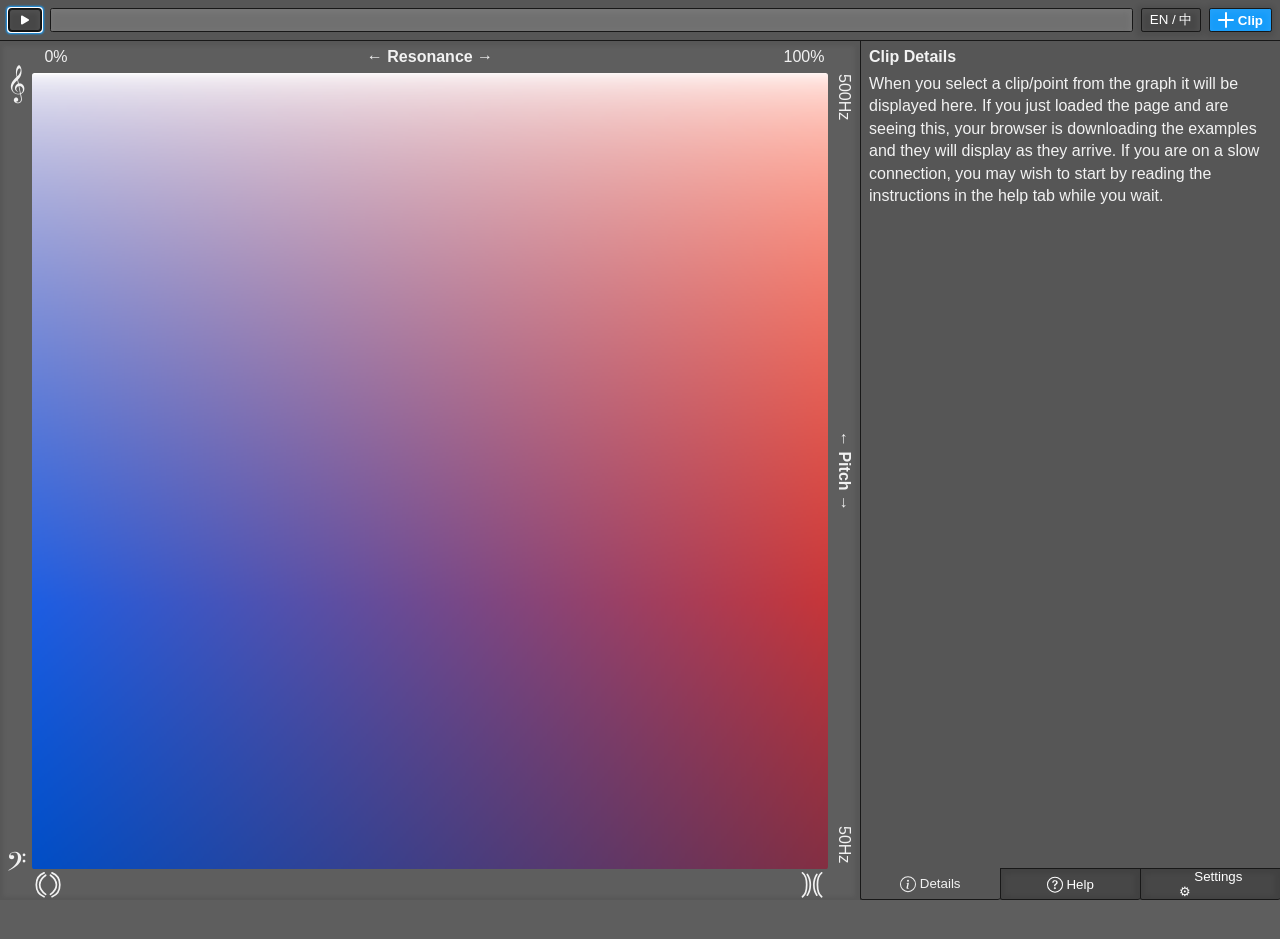
==== commit db6f604a: "中文练声文本替换 + 移除捐助 FAQ - 删除「我爱祖国」选项，替换为三条公认练声素材：   · 绕口令·平翘舌（s/sh 辨音）   · 绕口令·八百标兵（b/p 送气）   · 普通话测试·朋友" ====
--- a/index.html
+++ b/index.html
@@ -1,2644 +1,2571 @@
-<!doctype html>
-<!--
-Hello! If you're seeing this, you're probably using your
-browser's "view-source" feature. This web page is compiled from
-multiple source code files available in our Git repositories [1].
- While we've tried to keep the resulting output fairly readable,
-you will get a more complete picture of how the system works by
-viewing the original source files.
-
-The source code is free software under the GNU Affero General
-Public License [2], and the assets are released under a Creative
-Commons Attribution Sharealike license [3]. In summary, this
-means that you have the right to to use, modify, and redistribute
-the code and assets of the site, but in doing so, you must offer
-the same rights to the users of any resulting works.
-
-[1] https://gitlab.com/lmcnulty/gender-voice-visualization,
-    https://github.com/lmcnulty/gender-voice-visualization
-[2] https://www.gnu.org/licenses/agpl-3.0.en.html
-[3] https://creativecommons.org/licenses/by-sa/4.0/
--->
-<html>
-	<head>
-		<meta charset='utf-8'/>
-		<meta name="viewport" content="width=device-width, initial-scale=1">
-		<meta name="theme-color" content="#45acf4">
-		<title>Acoustic Genderspace Viewer - Research Trial</title>
-		<link rel="shortcut icon" href="./resources/logo.png">
-		<link rel="icon" sizes="192x192" href="./resources/logo.png">
-		<link href="data:text/css," rel="stylesheet" type="text/css" title="Null">
-		<link rel="manifest" href="./manifest.json">
-		<style>
-			
-            				
-            /* ======================= Variables ======================= */
-            body {
-            	--header-height: 2.5rem;
-            	
-            	
-            		--body-background: #5e5e5e;
-            	
-            		--body-color: #f2f2f2;
-            	
-            		--chrome-color: #f2f2f2;
-            	
-            		--chrome-background: #565656;
-            	
-            		--chrome-border: #181818;
-            	
-            		--accent: #169CF9;
-            	
-            		--accent-text: #ffffff;
-            	
-            		--button-color: #ffffff;
-            	
-            		--button-background: #474747;
-            	
-            		--input-color: #f2f2f2;
-            	
-            		--input-background: #707070;
-            	
-            		--border-radius: 8;
-            	
-            		--box-shadow-strength: 8;
-            	
-            		--box-shadow-spread: 40;
-            	
-            		--highlight-strength: 5;
-            	
-
-            	--box-shadow: -1px 1px var(--box-shadow-spread) var(--box-shadow-spread) rgba(0,0,0,calc(var(--box-shadow-strength)));
-            	--progress-bar-background: var(--accent);
-            }
-
-            				
-            /* ======================= Layout ======================= */
-            * {
-            	box-sizing: border-box;
-            }
-            html, body {
-            	position: relative;
-            	margin: 0px;
-            	overflow: hidden;
-            	background: var(--body-background);
-            	color: var(--body-color);
-            	font-family: sans-serif;
-            }
-
-            html {
-            	height: 100%; 
-            }
-            body { height: 100%; }
-
-            header, footer {
-            	height: var(--header-height);
-            	width: 100%;
-            	padding: .5rem;
-            	display: flex;
-            	position: relative;
-            	align-items: center;
-
-            	background: var(--chrome-background);
-            	color: var(--chrome-color);
-            	border-color: var(--chrome-border);
-            }
-            main {
-            	height: calc(100% - var(--header-height));
-            	display: flex;
-            	justify-content: center;
-            }
-            header button, footer button {
-            	height: calc(var(--header-height) - 1rem);
-            	flex-shrink: 0;
-            	line-height: 1rem;
-            	min-width: 2rem;
-            }
-            button {
-            	padding: .25rem .5rem;
-            }
-            .custom-widgets input[type=file]::file-selector-button {
-            	padding: .25rem .5rem;
-            }
-            button span {
-            	display: inline-block;
-            	vertical-align: bottom;
-            }
-            button svg + span {
-            	margin-left: .25em;
-            }
-            button *{
-            	height: 100%;
-            }
-            .spacer {
-            	height: 1px;
-            	width: 100%;
-            	flex-shrink: 1;
-            }
-
-            header > * + *, footer > * + *{
-            	margin-left: .5rem;
-            }
-
-            header > * {
-            	z-index: 2;
-            }
-
-            main > section {
-            	position: relative;
-            	border-top: 1px solid var(--chrome-border);
-            }
-            main > aside {
-            	position: relative;
-            	color: var(--chrome-color);
-            	background: var(--chrome-background);
-            }
-            input, select {
-            	max-width: 100%;
-            }
-
-            audio {
-            	width: 100%;
-            }
-
-            #offscreen {
-            	display: none;
-            }
-
-            section > *:first-child {
-            	margin-top: 0px;
-            }
-
-            .wide-body main > section {
-            	max-width: calc(100vh - var(--header-height));
-            	max-height: 100vw;
-            	width: 100%;
-            	height: 100%;
-            }
-            .wide-body main > aside {
-            	width: 100%;
-            	max-width: calc(100vw - 100vh + var(--header-height));
-            }
-
-            .narrow-body main {
-            	flex-direction: column;
-            }
-            .narrow-body aside, .narrow-body .current-tab {
-            	border-left: 0px;
-            }
-            .narrow-body main aside {
-            	max-width: 100%;
-            	height: calc(100% - 100vw - var(--header-height));
-            }
-            .narrow-body voice-graph-2d {
-            	max-width: calc(60vh - var(--header-height) * .6);
-            	max-height: 100%;
-            	margin: auto;
-            	bottom: 0px;
-            	position: relative;
-            }
-            .narrow-body main > section {
-            	max-height: 60%;
-            	height: 100vw;
-            	flex-shrink: 0;
-            }
-            .narrow-body main > aside {
-            	max-height: calc(100% - 100vw);
-            	min-height: 40%;
-            	height: 100%;
-            }
-
-            .narrow-body .loading-message {
-            	display: none !important;
-            }
-
-            section > h2:first-child {
-            	margin-top: 0px;
-            	margin-bottom: 0px;
-            }
-            section > h2:first-child + p {
-            	margin-top: 0px;
-            }
-            voice-graph-2d {
-            	position: absolute;
-            	top: 0px;
-            	bottom: 0px;
-            	width: 100%;
-            }
-            .hidden {
-            	display: none;
-            }
-
-            .scrolling-text-box {
-            	overflow-y: auto;
-            	height: 6em;
-            	border: 1px solid var(--chrome-border);
-            	padding: 1em;
-            }
-            .scrolling-text-box *:first-child {
-            	margin-top: 0px;
-            }
-            .scrolling-text-box *:last-child {
-            	margin-bottom: 0px;
-            }
-
-            /*
-            input, button, select, textarea {
-            	font-size: inherit;
-            }
-            */
-
-            				
-            /* ======================= Style ======================= */
-            body {
-            	line-height: 1.4;
-            }
-            button:hover, input:hover, select:hover, textArea:hover {
-            	opacity: .8;
-            }
-            button:active {
-            	opacity: .5;
-            }
-            *:focus {
-            	box-shadow: 0px 0px 2px 2px var(--accent) !important;
-            }
-            button:hover:disabled {
-            	opacity: .5;
-            }
-            *:disabled {
-            	opacity: .5;
-            }
-
-            a {
-            	color: var(--accent);
-            }
-
-            .custom-widgets button, 
-            .custom-widgets  input[type=submit]
-            {
-            	padding-top: 0px;
-            	padding-bottom: 0px;
-            	vertical-align: middle;
-            	background: var(--button-background);
-            	color: var(--button-color);
-            	border: 1px solid var(--chrome-border);
-            	border-radius: var(--border-radius);
-            	box-shadow: var(--box-shadow);
-            }
-            .custom-widgets input[type=file]::file-selector-button {
-            	padding-top: 0px;
-            	padding-bottom: 0px;
-            	vertical-align: middle;
-            	background: var(--button-background);
-            	color: var(--button-color);
-            	border: 1px solid var(--chrome-border);
-            	border-radius: var(--border-radius);
-            	box-shadow: var(--box-shadow);
-            }
-
-            .custom-widgets textarea, .custom-widgets select, .custom-widgets input {
-            	background: var(--input-background);
-            	color: var(--input-color);
-            	border: 1px solid var(--chrome-border);
-            	border-radius: var(--border-radius);
-            	padding: .25em;
-            }
-
-            main > section {
-              box-shadow: inset var(--box-shadow);
-            }
-
-            button, 
-            input[type=submit]
-            {
-            	height: calc(var(--header-height) - 1rem);
-            }
-            input[type=file]::file-selector-button {
-            	height: calc(var(--header-height) - 1rem);
-            }
-            input, textarea, progress[value], select {
-              box-shadow: inset var(--box-shadow);
-            }
-
-            button, input[type=submit] {
-              position: relative;
-            }
-            h2 {
-            	font-size: 100%;
-            }
-              
-            .custom-widgets button:after, 
-            .custom-widgets input[type=submit]:after
-            {
-              content: ' ';
-              position: absolute;
-              bottom: 0px;
-              left: 0px;
-              right: 0px;
-              top: 0px;
-              box-shadow: inset -1px 2px calc(var(--box-shadow-spread) * 1.25) 2px rgba(255,255,255, calc(var(--highlight-strength) * 1));
-              border-radius: var(--border-radius);
-            }
-            .tab-set button:after {
-              content: none;
-            }
-
-            voice-graph-2d canvas {
-            	border-radius: var(--border-radius);
-            }
-
-            textarea {
-            	width: 100%;
-            	height: 8em;
-            	font-family: sans-serif;
-            	margin-top: 1em;
-            	margin-bottom: 1em;
-            }
-
-            .modal {
-            	border: 1px solid;
-            	padding: 1em;
-            	padding-bottom: 0em;
-            	border-radius: var(--border-radius);
-            	box-shadow: var(--box-shadow);
-            }
-            .modal section {
-            	padding-bottom: 2em;
-            }
-
-            .custom-widgets ::selection {
-            	background: var(--accent);
-            	color: white;
-            	color: var(--accent-text);
-            }
-            h2 {
-            	margin-bottom: .5em;
-            }
-            h2 + p {
-            	margin-top: .5em;
-            }
-
-            .scrolling-text-box {
-            	background: var(--body-background);
-            	color: var(--body-color);
-            	border-radius: var(--border-radius);
-            	box-shadow: inset var(--box-shadow);
-            }
-
-            .custom-widgets button.attention{
-            	background: var(--accent);
-            	color: var(--accent-text);
-            	font-weight: bold;
-            }
-            hr {
-            	border: 1px solid var(--chrome-border);
-            }
-            				
-            /* Voice Graph */
-            * {
-            	--voice-graph-z-index: 0;
-            }
-            voice-graph-2d {
-            	display: block;
-            	--padding: 2em;
-            }
-
-            voice-graph-2d > canvas {
-            	position: relative;
-            	height: 100%;
-            	width: 100%;
-            	float: left;
-            }
-
-            voice-graph-2d {
-            	padding: var(--padding);
-            	overflow: hidden;
-            }
-            voice-graph-2d > .axis-labels {
-            	display: flex; 
-            	justify-content: space-between;
-            	position: absolute;
-            	line-height: var(--padding);
-            }
-            voice-graph-2d > .axis-labels > .title {
-            	font-weight: bold;
-            }
-            voice-graph-2d > .x.axis-labels {
-            	top: 0px;
-            	left: var(--padding);
-            	right: var(--padding);
-            }
-            voice-graph-2d > .x-opposite.axis-labels {
-            	bottom: 0px;
-            	left: var(--padding);
-            	right: var(--padding);
-            }
-
-            .current-value {
-            	z-index: calc(var(--voice-graph-z-index) + 3);
-
-            	text-shadow: var(--body-background) 0px 1px, var(--body-background) 0px -1px, var(--body-background) 1px 0px, var(--body-background) -1px 0px;
-            }
-
-
-            voice-graph-2d > .y-opposite.axis-labels {
-            	top: var(--padding);
-            	bottom: var(--padding);
-            	left: 0px;
-            	writing-mode: vertical-rl;
-            	text-orientation: mixed;
-            }
-
-
-            voice-graph-2d > .y.axis-labels {
-            	top: var(--padding);
-            	bottom: var(--padding);
-            	right: 0px;
-            	writing-mode: vertical-lr;
-            	text-orientation: sideways-left;
-            }
-
-
-            voice-graph-2d > .overlay {
-            	position: absolute;
-            	top: var(--padding);
-            	left: var(--padding);
-            	bottom: var(--padding);
-            	right: var(--padding);
-            	overflow: visible;
-            }
-
-            voice-graph-2d > .overlay > .marker {
-            	display: online-block;
-            	height: 1.5em;
-            	width: 1.5em;
-            	border-radius: 50%;
-            	background: black;
-            	border: .1em solid white;
-            	position: absolute;
-            	z-index: calc(var(--voice-graph-z-index) + 2);
-            	color: white;
-            	text-align: center;
-            	line-height: 1em;
-            	/*transition: all .1s;*/
-            	top: calc(-.75em);
-            	left: calc(-.75em);
-            }
-            .marker:hover {
-            	opacity: 1;
-            }
-            .custom-widgets button.marker:after {
-            	box-shadow: 0px;
-            	display: none;
-            }
-
-            /*voice-graph-2d > .overlay > .marker:hover {*/
-
-            voice-graph-2d > .overlay > .marker.preview {
-            }
-
-            voice-graph-2d > .overlay > .marker.playing{
-            	border: 2px solid yellow;
-            }
-
-            voice-graph-2d > .overlay > .x.hairline {
-            	content: '';
-            	border-left: .1em dotted black;
-            	display: block;
-            	position: absolute;
-            	z-index: calc(var(--voice-graph-z-index) + 1);
-            	height: 100%;
-            	top: 0px;
-            	left: -1px;
-            	transition: .1s all;
-            }
-            voice-graph-2d > .overlay > .hairline.hidden {
-            	opacity: 0;
-            }
-            voice-graph-2d > .x-opposite.axis-labels > .current-value {
-            	position: absolute;
-            	width: calc(2 * var(--padding)) ;
-            	text-align: center;
-            	bottom: 0px;
-            	opacity: 0;
-            	left: calc(-1 * var(--padding));
-            	transition: .1s all;
-            }
-            voice-graph-2d > .overlay > .y.hairline {
-            	content: '';
-            	border-top: .1em dotted black;
-            	display: block;
-            	position: absolute;
-            	z-index: calc(var(--voice-graph-z-index) + 2);
-            	width: 100%;
-            	left: 0px;
-            	top: -1px;
-            	transition: .1s all;
-            }
-            voice-graph-2d > .y-opposite.axis-labels > .current-value {
-            	position: absolute;
-            	height: calc(2 * var(--padding));
-            	text-align: center;
-            	transform: rotate(180deg);
-            	transform-origin: center;
-            	left: 0px;
-            	bottom: calc(-1 * var(--padding));
-            	opacity: 0;
-            	transition: .1s all;
-            }
-            	
-            voice-graph-2d .marker > .infobox {
-            	position: absolute;
-            	width: 18ch;
-            	left: calc(0.5em - 9ch);
-            	top: calc(-1 * var(--padding));
-            	pointer-events: none;
-            	text-shadow: rgba(0,0,0,.5) 1px 1px, rgba(0,0,0,.5) -1px -1px, rgba(0,0,0,.5) 1px -1px, rgba(0,0,0,.5) -1px 1px;
-            }
-            .ratings-bar {
-            	box-sizing: border-box;
-            	display: flex;
-            	width: 100%;
-            	overflow: hidden;
-            	border-radius: 5px 5px 5px 5px;
-            }
-            .ratings-bar > span {
-            	padding: 2px 0px 2px 0px;
-            	display: inline-block;
-            	box-sizing: border-box;
-            	overflow: hidden;
-            	font-size: small;
-            	line-height: 1em;
-            }
-            .infobox .strongly-agree {
-            	background: #43db20;
-            	color: white;
-            	border-radius: 0px 5px 5px 0px;
-            }
-            .infobox .agree {
-            	background: #a5db99;
-            	color: white;
-            }
-            .infobox .disagree {
-            	background: #e28888;
-            	color: white;
-            }
-            .infobox .strongly-disagree{
-            	background: #e22222;
-            	color: white;
-            	border-radius: 5px 0px 0px 5px;
-            }
-            .clef {
-            	position: absolute;
-            	left: 0px;
-            	width: var(--padding);
-            	/*z-index: calc(var(--voice-graph-z-index) + 2);*/
-            	text-align: center;
-            	transform-origin: center center;
-            	transform: scale(2);
-            	padding: 0px;
-            	margin-bottom: -.5em;
-            }
-            .clef.treble { top: var(--padding); }
-            .clef.bass { bottom: var(--padding); }
-
-            .instrument {
-            	position: absolute;
-            	bottom: calc(var(--padding) * .1);
-            	height: calc(var(--padding) * .8);
-            }
-            .instrument svg {
-            	height: 100%;
-            }
-            .instrument.flute {
-            	right: var(--padding);
-            }
-            .instrument.tuba {
-            	left: var(--padding);
-            }
-            				.spinner,
-            .spinner:after {
-              border-radius: 50%;
-              width: 3em;
-              height: 3em;
-              position: relative;
-              flex-shrink: 0;
-            }
-            .spinner {
-              margin: 60px auto;
-              font-size: 10px;
-              position: relative;
-              text-indent: -9999em;
-              border-top: .5em solid var(--accent);
-              border-right: .5em solid var(--accent);
-              border-bottom: .5em solid var(--accent);
-              border-left: .5em solid var(--button-background);
-              -webkit-transform: translateZ(0);
-              -ms-transform: translateZ(0);
-              transform: translateZ(0);
-              -webkit-animation: load8 1.1s infinite linear;
-              animation: load8 1.1s infinite linear;
-            }
-            @-webkit-keyframes load8 {
-              0% {
-                -webkit-transform: rotate(0deg);
-                transform: rotate(0deg);
-              }
-              100% {
-                -webkit-transform: rotate(360deg);
-                transform: rotate(360deg);
-              }
-            }
-            @keyframes load8 {
-              0% {
-                -webkit-transform: rotate(0deg);
-                transform: rotate(0deg);
-              }
-              100% {
-                -webkit-transform: rotate(360deg);
-                transform: rotate(360deg);
-              }
-            }
-
-            header .spinner {
-            	margin-left: 1em;
-            }
-
-            header .spinner.hidden + .loading-message {
-            	display: none;
-            }
-            header .spinner + .loading-message {
-            	display: inline;
-            	flex-shrink: 0;
-            }
-            			
-		</style>
-
-		<script>
-			
-
-let darkIcon = String(`
-<svg
-   xmlns:dc="http://purl.org/dc/elements/1.1/"
-   xmlns:cc="http://creativecommons.org/ns#"
-   xmlns:rdf="http://www.w3.org/1999/02/22-rdf-syntax-ns#"
-   xmlns:svg="http://www.w3.org/2000/svg"
-   xmlns="http://www.w3.org/2000/svg"
-   id="svg5181"
-   version="1.1"
-   viewBox="0 0 8.5024996 8.5054264"
-   height="32.146492"
-   width="32.135433">
-  <defs
-     id="defs5175" />
-  <metadata
-     id="metadata5178">
-    <rdf:RDF>
-      <cc:Work
-         rdf:about="">
-        <dc:format>image/svg+xml</dc:format>
-        <dc:type
-           rdf:resource="http://purl.org/dc/dcmitype/StillImage" />
-        <dc:title></dc:title>
-      </cc:Work>
-    </rdf:RDF>
-  </metadata>
-  <g
-     transform="translate(-24.474941,-137.0211)"
-     id="layer1">
-    <rect style="fill:none;fill-opacity:1;stroke:currentColor;stroke-width:0.56500006;stroke-linecap:round;stroke-linejoin:round;stroke-miterlimit:4;stroke-dasharray:none;stroke-opacity:0"
-       id="rect4546-3"
-       width="7.9375"
-       height="7.9375"
-       x="24.757441"
-       y="137.30507" />
-    <path
-       id="path4571"
-       d="m 27.40326,137.30506 c -3.43959,1.32291 -3.43959,6.61458 0,7.9375"
-       style="fill:none;stroke:currentColor;stroke-width:0.565;stroke-linecap:round;stroke-linejoin:round;stroke-miterlimit:4;stroke-dasharray:none;stroke-opacity:1" />
-    <path
-       style="fill:none;stroke:currentColor;stroke-width:0.565;stroke-linecap:round;stroke-linejoin:round;stroke-miterlimit:4;stroke-dasharray:none;stroke-opacity:1"
-       d="m 27.93242,138.09881 c -2.64583,1.85208 -2.64583,4.49791 0,6.35"
-       id="path4573" />
-    <path
-       style="fill:none;stroke:currentColor;stroke-width:0.565;stroke-linecap:round;stroke-linejoin:round;stroke-miterlimit:4;stroke-dasharray:none;stroke-opacity:1"
-       d="m 30.0491,137.30506 c 3.43959,1.32291 3.43959,6.61458 0,7.9375"
-       id="path5740" />
-    <path
-       id="path5742"
-       d="m 29.51994,138.09881 c 2.64583,1.85208 2.64583,4.49791 0,6.35"
-       style="fill:none;stroke:currentColor;stroke-width:0.565;stroke-linecap:round;stroke-linejoin:round;stroke-miterlimit:4;stroke-dasharray:none;stroke-opacity:1" />
-  </g>
-</svg>
-`)
-
-let brightIcon = String(`
-<svg
-   xmlns:dc="http://purl.org/dc/elements/1.1/"
-   xmlns:cc="http://creativecommons.org/ns#"
-   xmlns:rdf="http://www.w3.org/1999/02/22-rdf-syntax-ns#"
-   xmlns:svg="http://www.w3.org/2000/svg"
-   xmlns="http://www.w3.org/2000/svg"
-   xmlns:sodipodi="http://sodipodi.sourceforge.net/DTD/sodipodi-0.dtd"
-   xmlns:inkscape="http://www.inkscape.org/namespaces/inkscape"
-   width="32.135433"
-   height="32.153236"
-   viewBox="0 0 8.5025005 8.5072107"
-   version="1.1"
-   id="svg4565"
-   inkscape:version="0.92.4 (5da689c313, 2019-01-14)"
-   sodipodi:docname="bright.svg">
-  <defs id="defs4559" />
-  <sodipodi:namedview
-     id="base"
-     pagecolor="#ffffff"
-     bordercolor="#666666"
-     borderopacity="1.0"
-     inkscape:pageopacity="0.0"
-     inkscape:pageshadow="2"
-     inkscape:zoom="11.2"
-     inkscape:cx="12.379905"
-     inkscape:cy="11.113832"
-     inkscape:document-units="mm"
-     inkscape:current-layer="svg4565"
-     showgrid="false"
-     fit-margin-top="0"
-     fit-margin-left="0"
-     fit-margin-right="0"
-     fit-margin-bottom="0"
-     units="px"
-     inkscape:window-width="1920"
-     inkscape:window-height="1002"
-     inkscape:window-x="0"
-     inkscape:window-y="0"
-     inkscape:window-maximized="1" />
-  <metadata
-     id="metadata4562">
-    <rdf:RDF>
-      <cc:Work
-         rdf:about="">
-        <dc:format>image/svg+xml</dc:format>
-        <dc:type
-           rdf:resource="http://purl.org/dc/dcmitype/StillImage" />
-        <dc:title></dc:title>
-      </cc:Work>
-    </rdf:RDF>
-  </metadata>
-  <g
-     inkscape:label="Layer 1"
-     inkscape:groupmode="layer"
-     id="layer1"
-     transform="translate(-32.790418,-144.57973)">
-    <rect
-       style="fill:none;fill-opacity:1;stroke:currentColor;stroke-width:0.56500006;stroke-linecap:round;stroke-linejoin:round;stroke-miterlimit:4;stroke-dasharray:none;stroke-opacity:0"
-       id="rect4581"
-       width="7.9375"
-       height="7.9375"
-       x="33.072918"
-       y="144.86459"
-       inkscape:export-xdpi="191.19"
-       inkscape:export-ydpi="191.19" />
-    <path
-       sodipodi:nodetypes="cc"
-       inkscape:connector-curvature="0"
-       id="path4583"
-       d="m 33.866667,144.86458 c 1.85208,1.32292 1.85208,6.61459 0,7.9375"
-       style="fill:none;stroke:currentColor;stroke-width:0.56500006;stroke-linecap:round;stroke-linejoin:round;stroke-miterlimit:4;stroke-dasharray:none;stroke-opacity:1" />
-    <path
-       style="fill:none;stroke:currentColor;stroke-width:0.56500006;stroke-linecap:round;stroke-linejoin:round;stroke-miterlimit:4;stroke-dasharray:none;stroke-opacity:1"
-       d="m 35.454167,145.39375 c 1.32291,1.85209 1.32291,5.02709 0,6.87917"
-       id="path4585"
-       inkscape:connector-curvature="0"
-       sodipodi:nodetypes="cc" />
-    <path
-       style="fill:none;stroke:currentColor;stroke-width:0.56500006;stroke-linecap:round;stroke-linejoin:round;stroke-miterlimit:4;stroke-dasharray:none;stroke-opacity:1"
-       d="m 40.216657,144.86459 c -1.85208,1.32292 -1.85208,6.61459 0,7.9375"
-       id="path833"
-       inkscape:connector-curvature="0"
-       sodipodi:nodetypes="cc" />
-    <path
-       sodipodi:nodetypes="cc"
-       inkscape:connector-curvature="0"
-       id="path835"
-       d="m 38.629157,145.39376 c -1.32291,1.85209 -1.32291,5.02709 0,6.87917"
-       style="fill:none;stroke:currentColor;stroke-width:0.56500006;stroke-linecap:round;stroke-linejoin:round;stroke-miterlimit:4;stroke-dasharray:none;stroke-opacity:1" />
-  </g>
-</svg>
-`)
-		</script>
-		
-			<script src="./ui/dom.js"></script>
-			<script src="./ui/globals.js"></script>
-			<script src="./ui/clip.js"></script>
-			<script src="./ui/examples.js"></script>
-			<script src="./ui/util.js"></script>
-		
-	</head>
-	<body class="narrow-body custom-widgets">
-		<style>
-	.popup {
-		max-width: 500px;
-		width: 400px;
-		margin: 1em;
-		margin-left: calc(-200px);
-		padding: 1em;
-		padding-right: 2em;
-		color: black;
-		background: white;
-		border: 2px solid whitesmoke;
-		box-shadow: 0px 0px 10px 10px rgba(0, 0, 0, .25);
-		position: fixed;
-		top: 0px;
-		left: 50%;
-		z-index: 99999999999999;
-		transition: all 1s;
-		border-radius: .25em;
-	}
-	.popup button.close {
-		background: none;
-		border: none;
-		box-shadow: none;
-		font-size: 200%;
-		color: grey;
-		position: absolute;
-		top: 0px;
-		right: 0px;
-	}
-	.popup.offscreen {
-		top: -300px;
-		opacity: 0;
-	}
-</style>
-<div class="popup offscreen">
-Please complete <a href="https://brown.co1.qualtrics.com/jfe/form/SV_4PgW7EKNvnxnWLk">our survey</a>
-to help us in our research.
-<button class="close" onclick="$('.popup').classList.add('offscreen')">×</button>
-</div>
-<script>
-//setTimeout(() => $('.popup').classList.remove('offscreen'), 30000);
-</script>
-		<header>
-			
-            				
-            <!-- ======================= Player ======================= -->
-            <button class="play-pause iconic" title='play/pause'>
-            <svg xmlns="http://www.w3.org/2000/svg" width="16" height="16" fill="currentColor" class="bi bi-play-fill" viewBox="0 0 16 16">
-              <path d="m11.596 8.697-6.363 3.692c-.54.313-1.233-.066-1.233-.697V4.308c0-.63.692-1.01 1.233-.696l6.363 3.692a.802.802 0 0 1 0 1.393z"/>
-            </svg>
-            <svg xmlns="http://www.w3.org/2000/svg" width="16" height="16" fill="currentColor" class="bi bi-pause-fill" viewBox="0 0 16 16">
-              <path d="M5.5 3.5A1.5 1.5 0 0 1 7 5v6a1.5 1.5 0 0 1-3 0V5a1.5 1.5 0 0 1 1.5-1.5zm5 0A1.5 1.5 0 0 1 12 5v6a1.5 1.5 0 0 1-3 0V5a1.5 1.5 0 0 1 1.5-1.5z"/>
-            </svg>
-            </button>
-            <progress class="player" value="0" min="0"></progress>
-            <audio class="clip" preload="metadata"></audio>
-            <script>
-            try {
-            	let mediaElement = $('.clip');
-            	let playPauseButton = $('button.play-pause');
-            	let progressBar = $('progress.player');
-
-            	document.body.addEventListener('keyup', evt => {
-            		
-            		if (['INPUT', 'TEXTAREA'].filter(
-            			tag => tag == document.activeElement.tagName
-            		).length == 0) {
-            			if (evt.code == 'ArrowRight') {
-            				globalState.set('playbackTime', Math.min(globalState.get('playbackTime') + 1, mediaElement.duration));
-            			}
-            			if (evt.code == 'ArrowLeft') {
-            				globalState.set('playbackTime', Math.max(globalState.get('playbackTime') - 1, 0));
-            			}
-            		}
-            		if (evt.code == 'Space' && ['INPUT', 'TEXTAREA', 'BUTTON', 'SUMMARY'].filter(
-            			tag => tag == document.activeElement.tagName
-            		).length == 0) {
-            			globalState.set('playing', !globalState.get('playing'));
-            		}
-            	});
-
-            	globalState.render(['playingClip'], current => {
-            		if (current.playingClip && current.playingClip.audio) {
-            			progressBar.setAttribute('max', 60);
-            			mediaElement.addEventListener('loadedmetadata', updateDuration);
-            			mediaElement.addEventListener('durationchange', updateDuration);
-            			mediaElement.src = current.playingClip.audio;
-            			globalState.set('playbackTime', 0);
-            		}
-            	});
-            	function updateDuration(evt) {
-            		if (mediaElement.duration < 1000 && mediaElement.duration != Infinity) {
-            			progressBar.setAttribute('max', mediaElement.duration);
-            		};
-            	}
-
-            	globalState.render(['playingClip'], current => {
-            		progressBar.setAttribute('max', 60);
-            		if (current.playingClip && current.playingClip.audio) {
-            			mediaElement.addEventListener('loadedmetadata', updateDuration);
-            			mediaElement.addEventListener('durationchange', updateDuration);
-            			mediaElement.src = current.playingClip.audio;
-            			globalState.set('playbackTime', 0);
-            		}
-            	})
-
-            	globalState.render(['playing'], current => {
-            		if (current.playing && !globalState.get('playingClip')) {
-            			globalState.set('playing', false);
-            			return;
-            		}
-            		if (current.playing) {
-            			playPauseButton.classList.add('playing') ;
-            			mediaElement.play();
-            		} else {
-            			playPauseButton.classList.remove('playing') ;
-            			mediaElement.pause();
-            		}
-
-            	});
-            	playPauseButton.addEventListener('click', evt => {
-            		globalState.set('playing', !globalState.get('playing'));
-            		globalState.set('previewClip', globalState.get('playingClip'));
-            	});
-
-            	progressBar.addEventListener('click', evt => {
-            		if (globalState.get('playingClip')) {
-            			let pos = (evt.pageX  - progressBar.offsetLeft) / progressBar.offsetWidth;
-            			globalState.set('playbackTime', pos * mediaElement.duration);
-            		}
-            	})
-            	
-            	let dragInProgress = false;
-            	progressBar.addEventListener('mousedown', evt => dragInProgress = true);
-            	progressBar.addEventListener('mouseup', evt => dragInProgress = false);
-            	progressBar.addEventListener('mousemove', evt => {
-            		if (dragInProgress && globalState.get('playingClip')) {
-            			let pos =  (evt.pageX  - progressBar.offsetLeft) 
-            			          / progressBar.offsetWidth;
-            			globalState.set('playbackTime', pos * mediaElement.duration);
-            		}
-            	})
-
-            	globalState.render(['playbackTime'], current => {
-            		if (current.playbackTime && 
-            			current.playbackTime != mediaElement.currentTime
-            		) {
-            			 mediaElement.currentTime = current.playbackTime;
-            		}
-
-            		progressBar.setAttribute('value', current.playbackTime);
-            		if (current.playbackTime >= progressBar.max && globalState.get('playing') == true) {
-            			globalState.set('playing', false);
-            		}
-            	});
-
-            	let updateTime = () => {
-            		let playbackTime = globalState.get('playbackTime');
-            		if (playbackTime != mediaElement.currentTime) {
-            			globalState.set('playbackTime', mediaElement.currentTime);
-            		}
-            		window.requestAnimationFrame(updateTime);
-            	}
-            	window.requestAnimationFrame(updateTime);
-
-            } catch(exception) {
-            	alert("An unknown error occured.");
-            	console.error(exception);
-            }
-            </script>
-            <style>
-
-            	button.play-pause svg {
-            		display: none;
-            	}
-            	button.play-pause svg:first-child {
-            		display: inline-block;
-            	}
-            	button.play-pause.playing svg {
-            		display: inline-block;
-            	}
-            	button.play-pause.playing svg:first-child {
-            		display: none;
-            	}
-            	progress.player {
-            		width: 100%;
-            		height: calc(var(--header-height) - 1em);
-            		vertical-align: center;
-            		flex-shrink: 1;
-            	}
-            	.custom-widgets progress[value] {
-            	  /* Reset the default appearance */
-            	  -webkit-appearance: none;
-            		 -moz-appearance: none;
-            			  appearance: none;
-            	  
-            	  /* Get rid of default border in Firefox. */
-            	  border: none;
-            	  border: 1px solid var(--chrome-border);
-            	  border-radius: var(--border-radius);
-            	  overflow: hidden;
-            	}
-            	.custom-widgets  progress[value]::-webkit-progress-bar, progress[value] {
-            		background: var(--input-background);
-            		box-shadow: inset -1px 2px calc(var(--box-shadow-spread) * 1.25) 2px rgba(255,255,255, calc(var(--highlight-strength) * 1));
-            	}
-
-            	/* These don't work together for some reason*/
-            	.custom-widgets progress[value]::-webkit-progress-value {
-            		background: var(--progress-bar-background);
-            		border-radius: var(--border-radius) 0px 0px var(--border-radius);
-
-            	}
-            	.custom-widgets progress[value]::-moz-progress-bar { 
-            		background: var(--progress-bar-background);
-            		border-radius: var(--border-radius) 0px 0px var(--border-radius);
-            	}
-            	video.clip {
-            		position: absolute;
-            		top: 0px;
-            		left: 0px;
-            		right:0px;
-            		bottom: 0px;
-            		z-index: 1;
-            		width: 100%;
-            		height: var(--header-height);
-            		margin: 0px;
-            		opacity: 0;
-            	}
-            </style>
-            <!-- ====================================================== -->
-
-            			
-			<button class="new-clip attention" title='Add new clip'><svg xmlns="http://www.w3.org/2000/svg" width="16" height="16" fill="currentColor" class="bi bi-plus-lg" viewBox="0 0 16 16">
-  <path d="M8 0a1 1 0 0 1 1 1v6h6a1 1 0 1 1 0 2H9v6a1 1 0 1 1-2 0V9H1a1 1 0 0 1 0-2h6V1a1 1 0 0 1 1-1z"/>
-</svg><span>Clip</span></button>
-			<div class="spinner hidden"></div>
-			<div class="loading-message">Adding clip...</div>
-			<script>
-			$('button.new-clip').addEventListener('click', evt => {
-				$('.modal').appendChild($('section.new-clip'));
-				showModal();
-			});
-			</script>
-		</header>
-		<main>
-			<section>
-				<voice-graph-2d></voice-graph-2d>
-			</section>
-			<aside>
-				
-                					
-                <div class="current-tab"></div>
-                <div class="tab-set">
-                	<button class="details hbox iconic"><svg xmlns="http://www.w3.org/2000/svg" width="16" height="16" fill="currentColor" class="bi bi-info-circle" viewBox="0 0 16 16">
-                  <path d="M8 15A7 7 0 1 1 8 1a7 7 0 0 1 0 14zm0 1A8 8 0 1 0 8 0a8 8 0 0 0 0 16z"/>
-                  <path d="m8.93 6.588-2.29.287-.082.38.45.083c.294.07.352.176.288.469l-.738 3.468c-.194.897.105 1.319.808 1.319.545 0 1.178-.252 1.465-.598l.088-.416c-.2.176-.492.246-.686.246-.275 0-.375-.193-.304-.533L8.93 6.588zM9 4.5a1 1 0 1 1-2 0 1 1 0 0 1 2 0z"/>
-                </svg> <span>Details</span></button>
-                	<button class="help iconic hbox"><svg xmlns="http://www.w3.org/2000/svg" width="16" height="16" fill="currentColor" class="bi bi-question-circle" viewBox="0 0 16 16">
-                  <path d="M8 15A7 7 0 1 1 8 1a7 7 0 0 1 0 14zm0 1A8 8 0 1 0 8 0a8 8 0 0 0 0 16z"/>
-                  <path d="M5.255 5.786a.237.237 0 0 0 .241.247h.825c.138 0 .248-.113.266-.25.09-.656.54-1.134 1.342-1.134.686 0 1.314.343 1.314 1.168 0 .635-.374.927-.965 1.371-.673.489-1.206 1.06-1.168 1.987l.003.217a.25.25 0 0 0 .25.246h.811a.25.25 0 0 0 .25-.25v-.105c0-.718.273-.927 1.01-1.486.609-.463 1.244-.977 1.244-2.056 0-1.511-1.276-2.241-2.673-2.241-1.267 0-2.655.59-2.75 2.286zm1.557 5.763c0 .533.425.927 1.01.927.609 0 1.028-.394 1.028-.927 0-.552-.42-.94-1.029-.94-.584 0-1.009.388-1.009.94z"/>
-                </svg> <span>Help</span></button>
-                	<button class="settings iconic">⚙ Settings</button>
-                </div>
-                <style>
-                	button.hbox {
-                		display: flex;
-                		align-items: center;
-                		justify-content: center;
-                	}
-                	.tab-set button.hbox span {
-                		line-height: calc(var(--header-height) - .5rem);
-                	}
-                	.tab-set button.hbox svg {
-                		padding-top: .1em;
-                	}
-                	.tab-set {
-                		position: absolute;
-                		bottom: 0px;
-                		height: calc(var(--header-height) - .5rem);
-                		display: flex;
-                		left: 0px;
-                		right: 0px;
-                		background: var(--button-background);
-                	}
-                	.wide-body .tab-set {
-                		right: 0px;
-                	}
-                	.tab-set button {
-                		transition: box-shadow .2s all;
-                		height: 100%;
-                		width: 100%;
-                		border-top: 1px solid var(--chrome-border);
-                		border-left: 1px solid var(--chrome-border);
-                		border-right: 0px;
-                		border-radius: 0px 0px var(--border-radius) var(--border-radius);
-                		background: var(--button-background);
-                		box-shadow: inset var(--box-shadow);
-                	}
-                	.current-tab {
-                		width: 100%;
-                		overflow: auto;
-                		height: calc(100% - 2em);
-                		border: 1px solid var(--chrome-border);
-                		border-bottom: 0px;
-                		border-right: 0px;
-                		padding: .5rem;
-                		padding-top: 0px;
-                		background: var(--chrome-background);
-                		transition: .3s transform;
-                		position: absolute;
-                	}
-                	.current-tab section {
-                		min-height: 100%;
-                	}
-                	.current-tab > section > *:first-child {
-                		height: 2em;
-                		line-height: 2em;
-                	}
-                	.tab-set button:disabled {
-                		border-top: 0px;
-                		opacity: 1;
-                		background: var(--chrome-background);
-                		color: var(--chrome-color);
-                		box-shadow: 2px 2px var(--shadow-spread) 2px rgba(0,0,0,0);
-                	}
-                	.narrow-body .current-tab.expanded {
-                		transform: translate(0, -60%);
-                		height: calc(200%);
-                		z-index: calc(var(--voice-graph-z-index) + 3);
-                	}
-                	#expand-collapse-button.expanded {
-                		transform: translate(0, -60%);
-                	}
-                </style>
-                <script>
-                	let tab = $('.current-tab');
-                	tab.addEventListener('click', evt => {
-                		let bb = tab.getBoundingClientRect();
-                		if (
-                			evt.clientY - bb.top < 20 && document.activeElement != $('#theme-select') &&
-                			evt.clientX - bb.left > (bb.right - bb.left) / 4 &&
-                			evt.clientX - bb.left < 3 * (bb.right - bb.left) / 4
-
-                		) {
-                			if (!tab.classList.contains('expanded')) {
-                				tab.classList.add('expanded');
-                			} else {
-                				tab.classList.remove('expanded');
-                			}
-                		}
-                	}, true);
-                	
-                	for (let tab of ['settings', 'help', 'details']) {
-                		let tabButton = $('button.' + tab);
-                		tabButton.addEventListener('click', evt => {
-                			for (let sibling of tabButton.parentNode.querySelectorAll('button')) {
-                				sibling.disabled = false;
-                			}
-                			clearSelector('.current-tab > section');
-                			tabButton.disabled = true;
-                			$('aside > .current-tab').appendChild($('section.' + tab));
-                		});
-                	}
-                </script>
-                				
-			</aside>
-		</main>
-
-		
-        			
-        <!-- ======================= Modal ======================= -->
-        <style>
-        	.modal-shadow {
-        		position: absolute;
-        		top: 0px;
-        		left: 0px;
-        		right: 0px;
-        		bottom: 0px;
-        		background: rgba(0, 0, 0, .75);
-        		z-index: 3;
-        		display: flex;
-        		align-items: center;
-        		justify-content: center;
-        		padding: 10px;
-        		transition: .2s all;
-        		opacity: 1;
-        	}
-        	.modal-shadow.hidden {
-        		display: block;
-        		opacity: 0;
-        		pointer-events: none;
-        	}
-        	.modal {
-        		max-width: 600px;
-        		min-height: 300px;
-        		max-height: 90vh;
-        		overflow: auto;
-        		width: 100%;
-        		min-width: 50%;
-        		position: relative;
-        		background: var(--body-background);
-        		color: var(--body-color);
-        	}
-        	.modal > .close {
-        		position: absolute;
-        		top: 0em;
-        		right: .25em;
-        		background: none;
-        		color: var(--chrome-color);
-        		border: none;
-        		box-shadow: none;
-        		font-size: 200%;
-        	}
-        	.modal > .close:after {
-        		display: none;
-        	}
-        	.modal > * > *:first-child {
-        		margin-top: 0px;
-        	}
-        </style>
-        <div class="modal-shadow hidden">
-        		<div class="modal">
-        				<button class="close">×</button>
-        		</div>
-        </div>
-        <script>
-        	function showModal() {
-        		$('.modal-shadow').classList.remove('hidden');
-        		$('.modal > .close').focus();
-        	}
-        	function hideModal() {
-        		$('.modal-shadow').classList.add('hidden');
-        		$('.play-pause').focus();
-        		resizeEvent(null);
-        	}
-        	$('.modal > .close').addEventListener('click', evt => {
-        			clearSelector('.modal > section');
-        			hideModal();
-        	});
-        </script>
-
-        <!-- ===================================================== -->
-        		
-
-		<!-- This is where we keep stuff we don't want visible -->
-		<div id="offscreen">
-			
-            				<style>
-            	.settings > label:first-child {
-            		font-weight: bold;
-            	}
-            	#export-clips {
-            		margin-right: auto;
-            	}
-            	section.settings .hbox {
-            		display: flex;
-            		align-items: center;
-            	}
-            	section.settings .hbox > * + * {
-            		margin-left: .25em;
-            	}
-            	#import-export {
-            		margin-top: .5em;
-            		margin-bottom: .5em;
-            	}
-            	section.settings .hbox h2 {
-            		margin: 0px;
-            		margin-right: auto;
-            	}
-            	.example {
-            		align-items: center;
-            	}
-            	section.settings select {
-            		width: 50ch;
-            		flex-shrink: 1;
-            	}
-            </style>
-            <section class="settings">
-            	<h2>Your Data</h2>
-            	<div id="import-export" class="hbox">
-            		<button id="export-clips">Export</button>
-            		<input type="file" id="import-clips-file"/>
-            		<button id="import-clips">Import</button>
-            	</div>
-            	<script>
-            		$('#export-clips').addEventListener('click', evt => {
-            			let cloneClips = JSON.parse(JSON.stringify(globalState.get('clips')));
-            			for (let clip of cloneClips) delete clip.marker;
-            			downloadFile('data:text/json;charset=utf-8,' + encodeURIComponent(
-            				JSON.stringify(cloneClips)
-            			), 'clips.json');
-            		});
-            		
-            		$('#import-clips').addEventListener('click', evt => {
-            			if ($('#import-clips-file').files.length > 0) {
-            				let reader = new FileReader();
-            				reader.onload = evt => {
-            					let loadedClips = JSON.parse(evt.target.result);
-            					globalState.set('clips', loadedClips);
-            					globalState.set('playingClip', last(loadedClips));
-            					globalState.set('previewClip', last(loadedClips));
-            				}
-            				reader.readAsText($('#import-clips-file').files[0]);
-            			} else {
-            				alert('You need to select the file containing your exported data.');
-            			}
-            		});
-            	</script>
-            	<hr>
-            	<div class="hbox examples">
-            	<h2>Examples</h2>
-            		<button id="load-default-clips" onclick="loadDefaultClips()">Reload Defaults</button>
-            		<button id="load-extended-clips" onclick="loadExtendedClips()">Load Extended</button>
-            	</div>
-            	<p>Warning: The extended set of examples may use large amounts of data.</p>
-
-            	<hr>
-
-            	<h2>Theme</h2>
-            	<select id="theme-select">
-            		<option value="Deep Dark">Deep Dark</option>
-            		<option value="Light Blue">Light Blue</option>
-            		<option value="Light Red">Light Red</option>
-            		<option value="Popular">Popular</option>
-            		<option value="Pinkin Blue">Pinkin Blue</option>
-            		<option value="Pink Pank">Pink Pank</option>
-            		<option value="80s">80's</option>
-            		<option value="90s">90's</option>
-            		<option value="00s">00's</option>
-            		<option value="10s">10's</option>
-            		<option value="custom">Custom</option>
-            	</select>
-            	<br>
-            	<br>
-
-            	<details id="set-colors">
-            		<summary>Customize</summary>
-            		Rounded Corners:
-            		<input type="range" value="15" id="border-radius" />
-            		<br>
-            		Shadow Strength:
-            		<input type="range" value="5" id="box-shadow-strength" class="proportion"  />
-            		<br>
-            		Shadow Spread:
-            		<input type="range" value="15" id="box-shadow-spread" />
-            		<br>
-            		Highlight Strength:
-            		<input type="range" value="0" id="highlight-strength" class="proportion" />
-            		<br>
-            		<br>
-
-            		<input type="color" id="body-background" >
-            		<label for="body-background">background color</label>
-            		<br>	
-            		<input type="color" id="body-color" >
-            		<label for="body-color">text color</label>
-            		<br>	
-            		<input type="color" id="chrome-color" >
-            		<label for="chrome-color">chrome color</label>
-            		<br>
-            		<input type="color" id="chrome-background"  >
-            		<label for="chrome-background">chrome background</label>
-            		<br>
-            		<input type="color" id="chrome-border" >
-            		<label for="chrome-border">chrome border</label>
-            		<br>
-            		<input type="color" id="accent" >
-            		<label for="accent">accent</label>
-            		<br>
-            		<input type="color" id="accent-text" >
-            		<label for="accent-text">accent text</label>
-            		<br>
-            		<input type="color" id="button-color" >
-            		<label for="button-color">button color</label>
-            		<br>
-            		<input type="color" id="button-background" >
-            		<label for="button-background">button background</label>
-            		<br>
-            		<input type="color" id="input-color" >
-            		<label for="input-color">input color</label>
-            		<br>
-            		<input type="color" id="input-background" >
-            		<label for="input-background">input background</label>
-            		<br>
-
-            	</details>
-            	<script>
-
-            		let themeState = new StateManager();
-            		let themes = {
-            	"Light Blue": {
-            		"body-background":"#ffffff",
-            		"body-color":"#000000",
-            		"chrome-color":"#000000",
-            		"chrome-background":"#f4f7f9",
-            		"chrome-border":"#bfc2c4",
-            		"accent":"#0fa9ff",
-            		"accent-text":"#ffffff",
-            		"button-color":"#000000",
-            		"button-background":"#f7f7f7",
-            		"input-color":"#000000",
-            		"input-background":"#ffffff",
-            		"border-radius":"30",
-            		"box-shadow-strength":"5",
-            		"box-shadow-spread":"30",
-            		"highlight-strength":"24"
-            	},
-            	"Light Red":{"body-background":"#ffffff",
-            		"body-color":"#401a25",
-            		"chrome-color":"#401a25",
-            		"chrome-background":"#f9f4f5",
-            		"chrome-border":"#c4bfc0",
-            		"accent":"#ff6d96",
-            		"accent-text":"#ffffff",
-            		"button-color":"#401a25",
-            		"button-background":"#f7f7f7",
-            		"input-color":"#401a25",
-            		"input-background":"#ffffff",
-            		"border-radius":"30",
-            		"box-shadow-strength":"5",
-            		"box-shadow-spread":"30",
-            		"highlight-strength":"29"
-            	},
-
-            	"Pinkin Blue": {
-            		"body-background":"#c6efff",
-            		"body-color":"#2d2d2d",
-            		"chrome-color":"#2d2d2d",
-            		"chrome-background":"#aee8ff",
-            		"chrome-border":"#25a5d8",
-            		"accent":"#ff8cb3",
-            		"accent-text":"#ffffff",
-            		"button-color":"#000000",
-            		"button-background":"#55cdfc",
-            		"input-color":"#000000",
-            		"input-background":"#ffffff",
-            		"border-radius":"37",
-            		"box-shadow-strength":"10",
-            		"box-shadow-spread":"30",
-            		"highlight-strength":"50"
-            	},
-
-            	"Pink Pank": {"body-background":"#ffe5f8",
-            		"body-color":"#401a25",
-            		"chrome-color":"#401a25",
-            		"chrome-background":"#ffdcf7",
-            		"chrome-border":"#ea9cd9",
-            		"accent":"#dd55c6",
-            		"accent-text":"#ffffff",
-            		"button-color":"#000000",
-            		"button-background":"#ffe8f9",
-            		"input-color":"#401a25",
-            		"input-background":"#ffffff",
-            		"border-radius":"49",
-            		"box-shadow-strength":"6",
-            		"box-shadow-spread":"41",
-            		"highlight-strength":"32"
-            	},
-
-            	"Deep Dark": {
-            		"body-background":"#5e5e5e",
-            		"body-color":"#f2f2f2",
-            		"chrome-color":"#f2f2f2",
-            		"chrome-background":"#565656",
-            		"chrome-border":"#181818",
-            		"accent":"#169CF9",
-            		"accent-text":"#ffffff",
-            		"button-color":"#ffffff",
-            		"button-background":"#474747",
-            		"input-color":"#f2f2f2",
-            		"input-background":"#707070",
-            		"border-radius":"8",
-            		"box-shadow-strength":"8",
-            		"box-shadow-spread":"40",
-            		"highlight-strength":"5"
-            	},
-
-            	"Popular": {
-            		"body-background":"#ffffff",
-            		"body-color":"#474747",
-            		"chrome-color":"#474747",
-            		"chrome-background":"#ffffff",
-            		"chrome-border":"#d1d1d1",
-            		"accent":"#a74b91",
-            		"accent-text":"#ffffff",
-            		"button-color":"#000000",
-            		"button-background":"#f7f7f7",
-            		"input-color":"#000000",
-            		"input-background":"#f7f7f7",
-            		"border-radius":"32",
-            		"box-shadow-strength":"5",
-            		"box-shadow-spread":"50",
-            		"highlight-strength":"0"
-            	},
-
-            	"Ubuntu" : {
-            		"body-background": "#ffffff",
-            		"body-color": "#000000",
-            		"chrome-color": "#000000",
-            		"chrome-background": "#f5f6f7",
-            		"chrome-border": "#b4b7ba",
-            		"accent": "#e95421",
-            		"accent-text":"#ffffff",
-            		"button-color": "#000000",
-            		"button-background": "#f0f3f4",
-            		"input-color": "#000000",
-            		"input-background": "#ffffff",
-            		"border-radius": "0.3",
-            		"box-shadow-spread": "5",
-            		"box-shadow-strength": "0.15",
-            		"highlight-strength": "0.15"
-            	},
-
-            	"10s": {
-            		"body-background": "#ffffff",
-            		"body-color": "#2d2d2d",
-            		"chrome-color": "#2d2d2d",
-            		"chrome-background": "#f0f0f0",
-            		"chrome-border": "#8d8d8d",
-            		"accent": "#1979ca",
-            		"accent-text":"#ffffff",
-            		"button-color": "#000000",
-            		"button-background": "#dcdcdc",
-            		"input-color": "#000000",
-            		"input-background": "#ffffff",
-            		"border-radius": ".4",
-            		"box-shadow-spread": "5",
-            		"box-shadow-strength": "0.0",
-            		"highlight-strength": "0.0"
-            	},
-            	"90s" : {
-            		"body-background":"#fffee2",
-            		"body-color":"#2d2d2d",
-            		"chrome-color":"#2d2d2d",
-            		"chrome-background":"#c0c0c0",
-            		"chrome-border":"#404040",
-            		"accent":"#000080",
-            		"accent-text":"#ffffff",
-            		"button-color":"#000000",
-            		"button-background":"#c3c3c3",
-            		"input-color":"#000000",
-            		"input-background":"#ffffff",
-            		"border-radius":"15",
-            		"box-shadow-strength":"38",
-            		"box-shadow-spread":"0",
-            		"highlight-strength":"60"
-            	},
-
-            	"Pinkin Blues Old": {
-            		"body-background": "#d8f4ff",
-            		"body-color": "#2d2d2d",
-            		"chrome-color": "#2d2d2d",
-            		"chrome-background": "#aee8ff",
-            		"chrome-border": "#25a5d8",
-            		"accent": "#f7a8b8",
-            		"accent-text": "#ffffff",
-            		"button-color": "#000000",
-            		"button-background": "#55cdfc",
-            		"input-color": "#000000",
-            		"input-background": "#ffffff",
-            		"border-radius": ".6em",
-            		"box-shadow-spread": "5px",
-            		"box-shadow-strength": "0.15",
-            		"highlight-strength": "0.40",
-            		"border-radius":"32",
-            		"box-shadow-strength":"8",
-            		"box-shadow-spread":"5",
-            		"highlight-strength":"0"
-            	},
-
-            	"80s": {
-            		"body-background": "#000000",
-            		"body-color": "#00ff0c",
-            		"chrome-color": "#00ff0c",
-            		"chrome-background": "#000000",
-            		"chrome-border": "#00ff0c",
-            		"accent": "#00ff0c",
-            		"accent-text": "#000000",
-            		"button-color": "#00ff0c",
-            		"button-background": "#000000",
-            		"input-color": "#00ff0c",
-            		"input-background": "#000000",
-            		"border-radius": "0em",
-            		"box-shadow-spread": ".5",
-            		"box-shadow-strength": "15",
-            		"highlight-strength": "0.0"
-            	},
-
-            	"00s": {
-            		"body-background": "#f4f3ee",
-            		"body-color": "#000000",
-            		"chrome-color": "#000000",
-            		"chrome-background": "#ece9d8",
-            		"chrome-border": "#76a2cb",
-            		"accent": "#0070f6",
-            		"accent-text": "#ffffff",
-            		"button-color": "#000000",
-            		"button-background": "#f3f3ef",
-            		"input-color": "#000000",
-            		"input-background": "#ffffff",
-            		"border-radius": "12",
-            		"box-shadow-spread": "20",
-            		"box-shadow-strength": "15",
-            		"highlight-strength": "15"
-            	}
-            };
-            		let theme = $('#theme-select').value;
-            		loadTheme(themes[theme]);
-            		
-            		for (let colorSelect of $$('#set-colors > input[type=color]')) {
-            			if (!themeState.state.hasOwnProperty(colorSelect.id)) {
-            				themeState.init(colorSelect.id, null);
-            			}
-            			themeState.render([colorSelect.id], current => {
-            				document.body.style.setProperty('--' + colorSelect.id, current[colorSelect.id]);
-            			});
-            		}
-
-            		for (let colorSelect of $$('#set-colors > input[type=color]')) {
-            			themeState.sync(colorSelect.id, colorSelect, 'value');
-            			themeState.set(colorSelect.id, colorSelect.value);
-            			colorSelect.addEventListener('change', evt => {
-            				$('#theme-select').value = 'custom';
-            			});
-            		}
-
-            		for (let select of $$('#set-colors > input[type=range]')) {
-            			themeState.sync(select.id, select, 'value');
-            			select.addEventListener('change', evt => {
-            				$('#theme-select').value = 'custom';
-            			});
-            		}
-
-
-            		for (let select of $$('#set-colors > input[type=range]')) {
-            			themeState.render([select.id], current => {
-            				if (select.classList.contains('proportion')) {
-            					document.body.style.setProperty('--' + select.id, current[select.id] / 100);
-            				}
-            				if (select.id == 'border-radius') {
-            					document.body.style.setProperty('--' + select.id, (current[select.id] / 50) + 'em');
-            				}
-            				if (select.id == 'box-shadow-spread') {
-            					document.body.style.setProperty('--' + select.id, (current[select.id] / 100) * 10 + 'px');
-            				}
-            			});
-            		}
-
-            		function doLoadTheme(theme) {
-            			if (themes[theme]) {
-            				loadTheme(themes[theme]);
-            			} else {
-            				setTimeout(() => doLoadTheme(theme), 1000);
-            			}
-            		}
-            		$('#theme-select').addEventListener('change', evt => {
-            			let theme = $('#theme-select').value;
-            			doLoadTheme(theme);
-            		});
-
-
-            		for (let colorSelect of $$('#set-colors > input[type=color]')) {
-            			if (!themeState.state.hasOwnProperty(colorSelect.id)) {
-            				themeState.init(colorSelect.id, current[colorSelect.id]);
-            			}
-            			themeState.render([colorSelect.id], current => {
-            				document.body.style.setProperty('--' + colorSelect.id, current[colorSelect.id]);
-            			});
-            		}
-
-            		theme = $('#theme-select').value;
-            		loadTheme(themes[theme]);
-
-            		function nativeWidgets() {$('body').classList.remove('custom-widgets')};
-            		function customWidgets() {$('body').classList.add('custom-widgets')};
-
-            		function recordTheme() {
-            			let theme = {};
-            			for (let key in themeState.state) {
-            				theme[key] = themeState.get(key);
-            			}
-            			alert(JSON.stringify(theme));
-            		}
-            		function loadTheme(theme) {
-            			for (let key in theme) {
-            				if (themeState.state.hasOwnProperty(key)) {
-            					themeState.set(key, theme[key]);
-            				}  else {
-            					themeState.init(key, theme[key]);
-            				}
-            			}
-            		}
-            		function nativeStyle() {
-            			whiteLight();
-            			document.body.style.setProperty('--body-background', 'White');
-            			document.body.style.setProperty('--body-color', 'Black');
-            			document.body.style.setProperty('--chrome-color', 'WindowText');
-            			document.body.style.setProperty('--chrome-background', 'Window');
-            			document.body.style.setProperty('--chrome-border', 'ButtonShadow');
-            			document.body.style.setProperty('--accent', 'Highlight');
-            			document.body.style.setProperty('--button-color', 'ButtonText');
-            			document.body.style.setProperty('--button-background', 'ButtonFace');
-            			document.body.style.setProperty('--input-color', '#000000');
-            			document.body.style.setProperty('--border-radius', 15 / 50 + "em");
-            			document.body.style.setProperty('--box-shadow-spread', .50 * 10 + "px");
-            			document.body.style.setProperty('--box-shadow-strength', '0.05');
-            			document.body.style.setProperty('--highlight-strength', '0');
-            			document.querySelector('input.highlight-strength').value = '0';
-            			nativeWidgets();
-            		}
-            	</script>
-            </section>
-            				<style>
-            	.wide-body .mobile-help {
-            		display: none;
-            	}
-            	.mobile-help {
-            		font-size: smaller;
-            		font-style: italic;
-            	}
-            	.wide-body .mobile-help + p {
-            		margin-top: 0px;
-            	}
-            	.help details + details {
-            		margin-top: .5em;
-            	}
-            	.help .notice {
-            		text-align: center;
-            		margin-bottom: 0px;
-            		font-weight: bold;
-            	}
-            	.notice + h2 {
-            		margin-top: 0px;
-            	}
-            </style>
-            <section class="help">
-            	<!--p class='notice'>Help us out! Answer 
-            	<a href="https://brown.co1.qualtrics.com/jfe/form/SV_4PgW7EKNvnxnWLk">our survey</a>.
-            	</p-->
-            	<h2>Tutorial</h2>
-
-            	<div class='mobile-help'>
-            	Mobile users: You can tap the top edge of this pane
-            	to expand/collapse it for easier reading.
-            	</div>
-
-            	<p>
-            	<img src="resources/logo.png" alt="An acoustic guitar where the headstick is semi-triangular forming a Mars-sign along with the neck and sound hold. Likewise, the sound hole, strings, and bridge form a Venus sign. The image is in the pink, blue, and white transgender pride colors." style="float: right" width='128'/>
-            	This app visualizes the pitch and resonance of voices in recordings over time.
-            	<strong>Pitch</strong> is our perception of the frequency at which the vocal folds vibrate.
-            	<strong>Resonance</strong> is the effect exerted on a sound by the passage the air travels through.
-            	The program plots recordings in a <strong>2-dimensional space</strong>,
-            	where the Y-axis represents pitch,
-            	and the X-axis represents resonance,
-            	with brighter sounds represented with a higher percentage.
-            	</p>
-            	
-
-            	<p>Typically, voices perceived as female have brighter resonance and higher pitch (top right),
-            	while those perceived as male have darker resonance and lower pitch (bottom left).
-            	These features can be blended in different degrees
-            	to create a <strong>broad spectrum</strong> of perceptual and aesthetic qualities related to gender.
-            	There are no sharp cutoffs at which a voice is 
-            	guaranteed to be gendered a specific way,
-            	just as the colors in the graph blend seamlessly into one another.
-
-            	<p>Press the <strong>play button</strong> in the top-left corner of the app to play the clip
-            	associated with the selected point on the graph.
-            	Examine some of the provided examples to get a sense
-            	of how positions on the graph correspond to your perceptions of gender.
-            	(Note: Example clips may take some time to show up on slow connections).
-            	You can visualize your own recordings by pressing the <strong>add clip button</strong>
-            	in the top-right and submitting a recording.
-            	It will take some time to process,
-            	so you may wish to examine the other clips while the recording is processed.
-
-            	<p>Your clips are sent to our server for processing,
-            	but they are <strong>not stored persistently</strong>.
-            	You can save the sound file from your recording
-            	using the <strong>download button</strong> in the "Details" tab.
-            	From the settings tab,
-            	you can also <strong>export</strong> all of your data in a single file
-            	which can be imported for viewing at another time.
-            	Otherwise, your data will be lost when you exit the page.
-
-            	<p>We hope that using this program will help you understand how voices are gendered
-            	and assess your own progress if you are trying to alter your voice
-            	to better match your gender identity or desired presentation. Good luck!
-
-            	<h2>FAQ</h2>
-            	<details>
-            		<summary>Why does the marker move around so much even when I'm not changing my voice drastically?</summary>
-            		<p>Most speech has a broad range of values in pitch and resonance,
-            		e.g. The highest and brightest phone spoken in a sample of typical male speech
-            		may well be similar in pitch in resonance to the <em>average</em> phone in typical female speech.
-            		Our perception of a voice is based on the overall tendencies within speech
-            		rather than the moment-to-moment features of individual phones.</p>
-            	</details>
-            	<details>
-            		<summary>Why do all the markers start so close together?</summary>
-            		<p>When not playing, the markers are displayed at the median values across the whole clip.
-            		Because there's a wide range of values in most speech,
-            		this pushes the median towards the center.
-            		However, a small change in median values
-            		can have a big influence on how a voice is gendered</p>
-            	</details>
-            	<details>
-            		<summary>Does this program support languages other than English?</summary>
-            		<p>Not currently. 
-            		If you add recording in another language, 
-            		you <em>might</em> get an output,
-            		but it will probably not be very accurate.</p>
-            	</details>
-            	<details>
-            		<summary>Do accent and dialect affect pitch and resonance?</summary>
-            		<p>Yes, so you may wish to upload recordings of other speakers with your accent or dialect
-            		to better compare with your own voice.</p> 
-            	</details>
-            	<details>
-            		<summary>Ok, I can see my resonance now, but how do I actually change it?</summary>
-            		<p>There are several ways. One is to raise (brightening) or lower (darkening) your larynx.
-            		Your larynx raises when you swallow and lowers when you yawn.
-            		You may be able to feel it move if you put your hand over the front of your neck
-            		while you make one of these movements.
-            		If you can learn to control your larynx position in normal speech,
-            		it can have a big effect on your resonance.
-            		</p> 
-            		<p>
-            		Your resonance is also affected by the space in your mouth.
-            		Holding your tongue higher in your mouth as you speak will brighten your resonance,
-            		and holding it lower will darken it.
-            		</p>
-            	</details>
-            	<details>
-            		<summary>Even though my pitch and resonance seem to be in the right spot,
-            		I don't feel like my voice sounds like I want it to.</summary>
-            		<p>There are many dimensions to voice other than pitch and resonance,
-            		so you might need to target other features.
-            		You might also be straining to reach a particular point,
-            		which can be audible to a listener.
-            		It might help to pick a less extreme target
-            		which you can reach comfortably.</p>
-            	</details>
-            	<details>
-            		<summary>Can I donate to encourage further development?</summary>
-            		<p>Yes! You can donate through any of the following platforms:</p>
-            		<ul>
-            			<li><a href="https://liberapay.com/lmcnulty">Liberapay</a> - Recurring donations, no extra fees, free-software focus
-            			<li><a href="https://ko-fi.com/lmcnulty">Ko-fi</a> - One-time or recurring donations, no extra fees 
-            			<li><a href="https://www.patreon.com/lmcnulty">Patreon</a> - Recurring donations, takes a cut
-            		</ul>
-            	</details>
-
-            	<h2>Credits</h2>
-            	<p>This application is developed by <a href="https://lmcnulty.me">Luna McNulty</a>
-            	as part of a research project for her Sc. M. program at Brown University.
-            	Its content is available under <a href="https://creativecommons.org/licenses/by-sa/4.0/">CC BY-SA 4.0</a>
-            	and uses Creative-Commons-licensed sound files from
-            	Morgan and Christine Lemmer-Webber's podcast <a href="https://fossandcrafts.org">Foss and Crafts</a>
-            	as well as public domain content audiobook content from <a href="librivox.org">Librivox</a>.</p>
-            </section>
-            				
-            <!-- Details -->
-            <style>
-            .details  h2 {
-            	margin-bottom: .5em;
-            	margin-top: 0px;
-            }
-            .details {
-            	position: relative;
-            }
-            .details table {
-            	margin-bottom: .5em;
-            	margin-top: .5em;
-            	border-collapse: collapse;
-            	margin: auto;
-            }
-            .details table td, .details table th {
-            	border: 1px solid var(--chrome-border);
-            	padding: .25em;
-            	text-align: center;
-            }
-
-            .details .view {
-            	display: none;
-            }
-            .details.has-selection .view {
-            	display: block;	
-            }
-            .details.has-selection .instructions{
-            	display: none;	
-            }
-            .details .hbox h2 {
-            	display: inline;
-            	margin: 0px;
-            	margin-right: auto;
-            }
-            .details .hbox > * + * {
-            	margin-left: .5em;
-            }
-            .details .hbox {
-            	display: flex;
-            	flex-wrap: wrap;
-            	align-items: center;
-            	margin-bottom: 1em;
-            	height: 2em;
-            }
-            .details label {
-            	font-weight: bold;
-            }
-            td.highlight {
-            	background: var(--accent);
-            	color: white;
-            	color: var(--accent-text);
-            }
-            .details details {
-            	margin-top: .5em;
-            }
-            .details summary {
-            	margin-bottom: .5em;
-            }
-            #delete-confirm.hidden {
-            	display: inline-block;
-            	overflow: hidden;
-            	opacity: 0;
-            	width: 1ch;
-            	height: 1ch;
-            	visibility: hidden;
-            }
-            #delete-confirm {
-            	transition: .3s all;
-            }
-            </style>
-            <section class="details"> 
-            	<h2 class='instructions'>Clip Details</h2>
-            	<div class='instructions'>
-            		When you select a clip/point from the graph it will be displayed here.
-            		If you just loaded the page and are seeing this,
-            		your browser is downloading the examples
-            		and they will display as they arrive.
-            		If you are on a slow connection,
-            		you may wish to start by reading the instructions in the help tab
-            		while you wait.
-            	</div>
-            	<div class='view'>
-            		<div class="hbox">
-            			<h2 id="preview-title"></h2>
-            			<span class='buttons'>
-            				<span id='delete-confirm' class='hidden'>Press again to delete</span>
-            				<button class='delete' title='Delete Clip'><svg xmlns="http://www.w3.org/2000/svg" width="16" height="16" fill="currentColor" class="bi bi-trash" viewBox="0 0 16 16">
-              <path d="M5.5 5.5A.5.5 0 0 1 6 6v6a.5.5 0 0 1-1 0V6a.5.5 0 0 1 .5-.5zm2.5 0a.5.5 0 0 1 .5.5v6a.5.5 0 0 1-1 0V6a.5.5 0 0 1 .5-.5zm3 .5a.5.5 0 0 0-1 0v6a.5.5 0 0 0 1 0V6z"/>
-              <path fill-rule="evenodd" d="M14.5 3a1 1 0 0 1-1 1H13v9a2 2 0 0 1-2 2H5a2 2 0 0 1-2-2V4h-.5a1 1 0 0 1-1-1V2a1 1 0 0 1 1-1H6a1 1 0 0 1 1-1h2a1 1 0 0 1 1 1h3.5a1 1 0 0 1 1 1v1zM4.118 4 4 4.059V13a1 1 0 0 0 1 1h6a1 1 0 0 0 1-1V4.059L11.882 4H4.118zM2.5 3V2h11v1h-11z"/>
-            </svg></button>
-            				<button class='download' title='Download Clip'><svg xmlns="http://www.w3.org/2000/svg" width="16" height="16" fill="currentColor" class="bi bi-download" viewBox="0 0 16 16">
-              <path d="M.5 9.9a.5.5 0 0 1 .5.5v2.5a1 1 0 0 0 1 1h12a1 1 0 0 0 1-1v-2.5a.5.5 0 0 1 1 0v2.5a2 2 0 0 1-2 2H2a2 2 0 0 1-2-2v-2.5a.5.5 0 0 1 .5-.5z"/>
-              <path d="M7.646 11.854a.5.5 0 0 0 .708 0l3-3a.5.5 0 0 0-.708-.708L8.5 10.293V1.5a.5.5 0 0 0-1 0v8.793L5.354 8.146a.5.5 0 1 0-.708.708l3 3z"/>
-            </svg></button>
-            			</span>
-            		</div>
-
-            		<table>
-            			<tr>
-            				<th></th>
-            				<th>Mean</th>
-            				<th>Median</th>
-            				<th>St. dev.</th>
-            			</tr>
-            			<tr>
-            				<th>Pitch</th>
-            				<td id='preview-mean-pitch'>--</td>
-            				<td id='preview-median-pitch'>--</td>
-            				<td class='highlight'><span id='preview-stdev-pitch'></span>*</td>
-            			</tr>
-            			<tr>
-            				<th>Resonance</th>
-            				<td id='preview-mean-resonance'>--</td>
-            				<td id='preview-median-resonance'>--</td>
-            				<td id='preview-stdev-resonance'>--</td>
-            			</tr>
-            		</table>
-            		<br>
-            		<div>
-            			<label>Transcript</label>:
-            			<span id='preview-transcript'></span>
-            		</div>
-            		<details>
-            			<summary>Advanced</summary>
-
-            			<button id='dl-json'>Download JSON</button>
-            		</details>
-            		<hr>
-            		<div>
-            			<small>* In many contexts, greater variation in pitch (standard deviation) is 
-            			associated with women's speech, whereas monotone is associated with men's speech.
-            			</small>
-            		</div>
-            	</div>
-            </section>
-            <script>
-
-            globalState.render(['previewClip'], current => {
-            	if (current.previewClip) {
-            		$('.details').classList.add('has-selection');
-            		$('#preview-title').innerHTML = current.previewClip.title || '';
-            		if (current.previewClip.meanPitch) {
-            			$('#preview-mean-pitch').innerHTML = Math.round(current.previewClip.meanPitch) + 'Hz';
-            			$('#preview-mean-resonance').innerHTML = Math.round(current.previewClip.meanResonance * 100) + '%';
-            			$('#preview-stdev-pitch').innerHTML = Math.round(current.previewClip.stdevPitch) + 'Hz';
-            			$('#preview-stdev-resonance').innerHTML = Math.round(current.previewClip.stdevResonance * 100) + '%';
-            			$('#preview-median-pitch').innerHTML = Math.round(current.previewClip.medianPitch) + 'Hz';
-            			$('#preview-median-resonance').innerHTML = Math.round(current.previewClip.medianResonance * 100) + '%';
-            		}
-            		if (current.previewClip.transcript) {
-            			$('#preview-transcript').innerHTML = current.previewClip.transcript;
-            		}
-            	} else {
-            		$('.details').classList.remove('has-selection');
-            	}
-            })
-
-            $('section.details button.download').addEventListener('click', evt => {
-            	let previewClip = globalState.get('previewClip');
-            	downloadFile(previewClip.audio, previewClip.title);
-            });
-
-            let lastDeletePress = 0;
-            $('section.details button.delete').addEventListener('click', evt => {
-            	if (Date.now() - lastDeletePress > 4000) {
-            		$('#delete-confirm').classList.remove('hidden');
-            		lastDeletePress = Date.now();
-            		window.setTimeout(() => {
-            			$('#delete-confirm').classList.add('hidden');
-            		}, 4000)
-            	} else {
-            		let previewClip = globalState.get('previewClip');
-            		globalState.mutate('clips', clips => {
-            			let index = clips.indexOf(previewClip);
-            			clips.splice(index, 1);
-            		})
-            		globalState.set('previewClip', null);
-            	}
-            });
-
-            $('#dl-json').addEventListener('click', evt => {
-            	let previewClip = globalState.get('previewClip');
-            	let cloneClip = JSON.parse(JSON.stringify(previewClip));
-            	delete cloneClip.marker;
-            	downloadFile(
-            		'data:text/json;charset=utf-8,' 
-            		+ encodeURIComponent(JSON.stringify(cloneClip)), 
-
-            		previewClip.title + '.json'
-            	);
-            })
-
-            </script>
-            				
-            <section class="new-clip">
-            	<style>
-            		#record-voice + label + div, #upload-file + label + div {
-            			margin-left: 1em;
-            			padding: .5em;
-            		}
-            		#script-select {	
-            			max-width: calc(100% - 6ch);
-            		}
-            		#title-input {
-            			max-width: calc(100% - 16ch);
-            		}
-            		section.new-clip .new-clip {
-            			margin-bottom: 1em;
-            		}
-            		.new-clip .hbox {
-            			display: flex;
-            			align-items: center;
-            		}
-            		.new-clip .hbox select, .hbox input[type=text] {
-            			width: 100%;
-            			flex-shrink: 1;
-            		}
-            		.new-clip .hbox label {
-            			margin-left: 1em;
-            			margin-right: .5em;
-            		}
-            		.new-clip .hbox label:first-child {
-            			margin-left: 0px;
-            		}
-            		.new-clip h2 {
-            			margin-top: 0px;
-            		}
-            		.new-clip #submit {
-            			float: right;
-            		}
-            		#upload-file + label + div, #record-voice + label + div {
-            		}
-            		/* Show upload/recording elements only when that option is selected. */
-            		#record-voice          + label + div { display: none; }
-            		#record-voice:checked  + label + div { display: block; }
-            		#upload-file           + label + div { display: none;}
-            		#upload-file:checked   + label + div { display: block;}
-            	</style>
-
-            	<h2>Add a Clip</h2>
-
-            	<div class="hbox">
-            		<label for="title-input">Title</label>
-            		<input type="text" id="title-input" value="Untitled"/>
-
-            		<label for="color-select">Color</label>
-            		<input type="color" id="color-select" value="#000000"/>
-            	</div>
-
-            	<br>
-
-            	<!-- Language + Script selection -->
-            	<div class="hbox">
-            		<label for="lang-select">Language</label>
-            		<select id="lang-select">
-            			<option value="en">English</option>
-            			<option value="zh">中文</option>
-            		</select>
-            	</div>
-            	<br>
-            	<div class="hbox">
-            		<label for="script-select">Script </label>
-            		<select class="script" id="script-select">
-            			
-            	<option data-lang="en" value="When the sunlight strikes raindrops in the air, they act as a prism and form a rainbow. The rainbow is a division of white light into many beautiful colors. These take the shape of a long round arch, with its path high above, and its two ends apparently beyond the horizon. There is , according to legend, a boiling pot of gold at one end. People look, but no one ever finds it."
-            	>Rainbow Passage</option>
-
-            	<option data-lang="en" value="You wish to know all about my grandfather. Well, he is nearly 93 years old, yet he still thinks as swiftly as ever. He dresses himself in an old black frock coat, usually several buttons missing. A long beard clings to his chin, giving those who observe him a pronounced feeling of the utmost respect. When he speaks, his voice is just a bit cracked and quivers a bit. Twice each day he plays skillfully and with zest upon a small organ. Except in the winter when the snow or ice prevents, he slowly takes a short walk in the open air each day. We have often urged him to walk more and smoke less, but he always answers, "Banana oil!" Grandfather likes to be modern in his language.">
-            	Grandfather passage</option>
-
-            	<option data-lang="en" value="Please call Stella. Ask her to bring these things with her from the store: Six spoons of fresh snow peas, five thick slabs of blue cheese, and maybe a snack for her brother Bob. We also need a small plastic snake and a big toy frog for the kids. She can scoop these things into three red bags, and we will go meet her Wednesday at the train station."
-            	>Please call stella</option>
-
-            	<option data-lang="en" value="
-            		That quick beige fox jumps in the air over each thin dog. Look out, I shout, for he's foiled you again, creating chaos."
-            	>Phonetic Pangram: Quick beige fox...</option>
-
-
-            	<option data-lang="en" value="
-            		The beige hue on the waters of the loch impressed all, including the French queen, before she heard that symphony again, just as young Arthur wanted."
-            	>Phonetic Pangram: Waters of the loch</option>
-
-            	<option data-lang="en" value="
-            		I am afraid to own a Body—
-            		I am afraid to own a Soul—
-            		Profound—precarious Property—
-            		Possession, not optional—
-
-            		Double Estate—entailed at pleasure
-            		Upon an unsuspecting Heir—
-            		Duke in a moment of Deathlessness
-            		And God, for a Frontier."
-            	>Emily Dickinson: Afraid to own a body</option>
-
-
-            	<option data-lang="en" value="
-            		Rearrange a ''Wife's'' affection!
-            		When they dislocate my Brain!
-            		Amputate my freckled Bosom!
-            		Make me bearded like a man!
-
-            		Blush, my spirit, in thy Fastness —
-            		Blush, my unacknowledged clay —
-            		Seven years of troth have taught thee
-            		More than Wifehood every may!"
-            	>Emily Dickinson: Rearrange a "Wife's" affection</option>
-
-            	<option data-lang="en" value="
-            		Yet be thou mindful ever, —
-            		Heat from fire, fire from heat —
-            		None can see sever, none can sever "
-            	>Heat from fire</option>
-
-            	<option data-lang="en" value="
-            		The moon is in doubt
-            		over whether to be
-            		a man or a woman.
-
-            		There've been rumors,
-            		all manner of allegations,
-            		bold claims and public lies:
-
-            		He's belligerent. She's in a funk.
-            		When he fades, the world teeters.
-            		When she burgeons, crime blossoms.
-
-            		O how the operatic impulse wavers!
-            		Dip deep, my darling, into the blank pool."
-            	>Rita Dove: Trans-</option>
-
-
-            	<option data-lang="en" value="
-            		Oh, but had the artisan who made me
-            		created me instead — a fair woman.
-            		Today I would be wise and insightful.
-            		We would weave, my friends and I,
-            		and in the moonlight spin our yarn,
-            		and tell our stories to one another,
-            		from dusk till midnight."
-            	>Kalonymus: Even Bochan</option>
-
-            	<option data-lang="en" value="
-            		From childhood's hour I have not been
-            		As others were — I have not seen
-            		As others saw — I could not bring
-            		My passions from a common spring —
-            		From the same source I have not taken
-            		My sorrow — I could not awaken
-            		My heart to joy at the same tone —
-            		And all I lov'd — I lov'd alone."
-            	>Edgar Allan Poe: Alone</option>
-
-            	<option data-lang="zh" value="当阳光照射到空气中的雨滴时，它们就像棱镜一样，将白光分解成许多美丽的颜色，形成彩虹。彩虹呈现出长长的圆弧形，路径高悬于天空之上，两端似乎延伸至地平线以外。传说中，彩虹的一端藏着一锅沸腾的黄金。人们不断寻找，却从未有人真正找到它。"
-            	>彩虹（标准朗读段）</option>
-
-            	<option data-lang="zh" value="我爱我的祖国，爱我们伟大的人民。山川秀美，江河奔流，大地宽广无边。春天花开满山，夏天绿树成荫，秋天硕果累累，冬天白雪皑皑。我们生活在这片土地上，共同创造美好的未来，共同守护我们的家园。"
-            	>我爱祖国</option>
-
-            	<option data-lang="zh" value="明月几时有，把酒问青天。不知天上宫阙，今夕是何年。我欲乘风归去，又恐琼楼玉宇，高处不胜寒。起舞弄清影，何似在人间。转朱阁，低绮户，照无眠。不应有恨，何事长向别时圆。人有悲欢离合，月有阴晴圆缺，此事古难全。但愿人长久，千里共婵娟。"
-            	>苏轼：水调歌头</option>
-
-            	<option data-lang="zh" value="春眠不觉晓，处处闻啼鸟。夜来风雨声，花落知多少。床前明月光，疑是地上霜。举头望明月，低头思故乡。离离原上草，一岁一枯荣。野火烧不尽，春风吹又生。"
-            	>唐诗选段</option>
-
-            	<option value="custom">Custom</option>
-            		</select>
-            	</div>
-            	<textarea rows="6" id="transcript"></textarea>
-            	<script>
-            		globalState.render(['transcript'], current => {
-            			$('#transcript').value = current.transcript;
-            		});
-
-            		function formatTranscript(value) {
-            			return value.replace(/\s\s+/g, '\n').trim()
-            		}
-
-            		function filterScriptsByLang(lang) {
-            			let select = $('#script-select');
-            			let firstVisible = null;
-            			Array.from(select.options).forEach(opt => {
-            				let optLang = opt.dataset.lang || 'en';
-            				let hide = optLang !== lang && opt.value !== 'custom';
-            				opt.hidden = hide;
-            				if (!hide && !firstVisible) firstVisible = opt;
-            			});
-            			if (firstVisible) {
-            				select.value = firstVisible.value;
-            				globalState.set('transcript', firstVisible.value === 'custom' ? '' : formatTranscript(firstVisible.value));
-            			}
-            		}
-
-            		globalState.set('transcript', formatTranscript($('#script-select').value));
-
-            		$('#lang-select').addEventListener('change', evt => {
-            			filterScriptsByLang($('#lang-select').value);
-            		});
-
-            		$('#script-select').addEventListener('change', evt => {
-            			let value = $('#script-select').value;
-            			globalState.set('transcript',  value == 'custom' ? '' : formatTranscript(value));
-            		});
-
-            		$('#transcript').addEventListener('change', evt => {
-            			if (globalState.get('transcript') != $('#transcript').value) {
-            				globalState.set('transcript', $('#transcript').value);
-            				$('#script-select').value = 'custom';
-            			}
-            		});
-            	</script>
-
-
-            	<!-- Upload Options -->
-            	<input type="radio" name="add-recording" id="upload-file" checked>
-            	<label for="upload-file">Upload a file</label>
-            	<div>
-            		<input type='file' id='audio-file-input' name='recording' 
-            		capture="user" accept="audio/*,video/*,audio/mpeg,audio/mp4,audio/x-aiff,audio/ogg,audio/vorbis,audio/opus,audio/vnd.wav,.wav,.mp3,.ogg,.opus,.m4a,.webm"/>
-            	</div>
-            	<br>
-            	<input type="radio" name="add-recording" id="record-voice">
-            	<label for="record-voice">Record your voice</label>
-            	<div>
-            		<button id="start-recording">⏺︎ Start</button>
-            		<button id="stop-recording">⏹︎ Stop</button>
-            		Recorded <span id="recording-count">0</span> seconds
-            		<br>
-            		<br>
-            		<audio controls id="recording-preview"></audio>
-            	</div>
-            	<!-- Submit -->
-            	<button id="submit" class='attention' onclick="submitAudio()">Add Clip</button>
-            	<script>
-            	try {
-            		// record from their microphone in-browser,
-            		let mediaRecorder = null;
-            		let audioChunks = [];
-            		let recordedAudio = null;
-            		function recordAudio() {
-            			let stopButton = document.querySelector("#stop-recording");
-            			let startButton = document.querySelector("#start-recording");
-
-            			const startRecording = () => {
-            				$('#recording-count').innerHTML = '0';
-            				let recordingInterval = setInterval(() => {
-            					$('#recording-count').innerHTML = Number($('#recording-count').innerHTML) + 1;
-            				}, 1000);
-
-            				mediaRecorder.addEventListener("stop", () => {
-            					clearInterval(recordingInterval);
-            				});
-            				stopButton.disabled = false;
-            				startButton.disabled = true;
-            				audioChunks = [];
-            				mediaRecorder.start();
-            				mediaRecorder.addEventListener("dataavailable", event => {
-            					audioChunks.push(event.data);
-            				});
-            			}
-
-            			function alertRecordingFailure(exception) {
-            				alert(
-            					String(window.location).slice(0, 5) == 'https'
-            					?
-            						  "Sorry, something went wrong. " 
-            						+ "Please ensure that your microphone is connected "
-            						+ "and that your browser allows us to record from it. "
-            						+ "Alternately, you can try uploading a file recorded from a native app instead."
-            					:
-            						  "Recording in-browser is only available "
-            						+ "when accessing the site over a secure connection. "
-            						+ "To record, reload the page ensuring "
-            						+ "that the URL starts with 'https', "
-            						+ "including the 's' at the end."
-            				);
-            				console.error(exception);
-            			}
-            			if (mediaRecorder) { startRecording(); } else {
-            				try { 
-            					navigator.mediaDevices.getUserMedia({ audio: true }).then(stream => {
-            						
-            						mediaRecorder = new MediaRecorder(stream);
-            						
-            						mediaRecorder.addEventListener("stop", () => {
-            							stopButton.disabled = true;
-            							startButton.disabled = false;
-            							const audioBlob = new Blob(audioChunks);
-            							recordedAudio = audioBlob;
-
-            							let reader = new FileReader(recordedAudio);	
-            							reader.readAsDataURL(recordedAudio);
-            							reader.addEventListener("load", () => {
-            								$('#recording-preview').src = reader.result.replace(
-            									/data:.*;base64/, "data:audio/wav;base64"
-            								);
-            								$('#recording-preview').load();
-            							});
-            						});
-            						stopButton.addEventListener("click", () => {mediaRecorder.stop();}, false);
-            						startRecording();
-            					}).catch(exception => alertRecordingFailure(exception));
-            				} catch(exception) { alertRecordingFailure(exception); }
-            			}
-            		}
-            		$('#start-recording').addEventListener('click', evt => {
-            			recordAudio();
-
-            		});
-
-            		function submitAudio() {
-
-            			let clip = new Clip();
-            			let formData = new FormData();
-
-            			let transcriptText = $('#transcript').value;
-            			formData.append('transcript', transcriptText);
-            			formData.append('referrer', document.referrer);
-            			formData.append('screen-width', window.screen.width);
-            			formData.append('screen-height', window.screen.height);
-            			formData.append('lang', $('#lang-select').value);
-
-            			clip.transcript = transcriptText;
-            			clip.title = $('#title-input').value;
-            			clip.color = $('#color-select').value;
-
-            			if ($('#upload-file').checked) {
-            				fileInput = $('#audio-file-input')
-            				if (fileInput.files.length < 1) return
-
-            				let recording = fileInput.files[0];
-            				formData.append('recording', recording);
-            				clip.loadAudioFile(recording);
-
-            			} else if ($('#record-voice').checked) {
-            				formData.append('recording', recordedAudio);
-            				clip.loadAudioFile(recordedAudio);
-            			} else {
-            				alert('Please upload a file or make a recording.');
-            				return;
-            			}
-
-            			$('button.new-clip').classList.add('hidden');
-            			$('button.new-clip + .spinner').classList.remove('hidden');
-            			
-            			hideModal();
-            			
-            			fetch('./backend.cgi', { method: 'POST', body: formData})
-            			.then(response => {
-            				if (!response.ok) throw new Error(response.status);
-            				const cl = response.headers.get('Content-Length');
-            				if (cl !== null && Number(cl) < 2) return {};
-            				return response.json();
-            			}).then(data => {
-            				$('button.new-clip').classList.remove('hidden');
-            				$('button.new-clip + .spinner').classList.add('hidden');
-
-            				if (!data.hasOwnProperty('phones') || data.phones.length === 0) {
-						throw new Error(data.error || 'Backend returned no phone data');
-					}
-            				
-            				clip.loadResponse(data);
-            				globalState.mutate('clips', clips => clips.push(clip));
-            				globalState.set('playing', false);
-            				globalState.set('playingClip', clip);
-            				globalState.set('previewClip', clip);
-
-            			}).catch(() => {
-            				alert(
-            					"Sorry, we weren't able to process your recording. " +
-            					"Make sure to speak clearly and ensure " +
-            					"that your transcript matches the audio. " +
-            					"For increased chance of success," +
-            					"try using short clips with a 1-second period of silence."
-            				);
-            				$('button.new-clip').classList.remove('hidden');
-            				$('button.new-clip + .spinner').classList.add('hidden');
-            			});
-            		}
-            	} catch (exception) {
-            		alert("An unknown error occured.");
-            		console.error(exception);
-            	}
-            	</script>
-            </section>
-            			
-		</div>
-
-		
-
-let darkIcon = String(`
-<svg
-   xmlns:dc="http://purl.org/dc/elements/1.1/"
-   xmlns:cc="http://creativecommons.org/ns#"
-   xmlns:rdf="http://www.w3.org/1999/02/22-rdf-syntax-ns#"
-   xmlns:svg="http://www.w3.org/2000/svg"
-   xmlns="http://www.w3.org/2000/svg"
-   id="svg5181"
-   version="1.1"
-   viewBox="0 0 8.5024996 8.5054264"
-   height="32.146492"
-   width="32.135433">
-  <defs
-     id="defs5175" />
-  <metadata
-     id="metadata5178">
-    <rdf:RDF>
-      <cc:Work
-         rdf:about="">
-        <dc:format>image/svg+xml</dc:format>
-        <dc:type
-           rdf:resource="http://purl.org/dc/dcmitype/StillImage" />
-        <dc:title></dc:title>
-      </cc:Work>
-    </rdf:RDF>
-  </metadata>
-  <g
-     transform="translate(-24.474941,-137.0211)"
-     id="layer1">
-    <rect style="fill:none;fill-opacity:1;stroke:currentColor;stroke-width:0.56500006;stroke-linecap:round;stroke-linejoin:round;stroke-miterlimit:4;stroke-dasharray:none;stroke-opacity:0"
-       id="rect4546-3"
-       width="7.9375"
-       height="7.9375"
-       x="24.757441"
-       y="137.30507" />
-    <path
-       id="path4571"
-       d="m 27.40326,137.30506 c -3.43959,1.32291 -3.43959,6.61458 0,7.9375"
-       style="fill:none;stroke:currentColor;stroke-width:0.565;stroke-linecap:round;stroke-linejoin:round;stroke-miterlimit:4;stroke-dasharray:none;stroke-opacity:1" />
-    <path
-       style="fill:none;stroke:currentColor;stroke-width:0.565;stroke-linecap:round;stroke-linejoin:round;stroke-miterlimit:4;stroke-dasharray:none;stroke-opacity:1"
-       d="m 27.93242,138.09881 c -2.64583,1.85208 -2.64583,4.49791 0,6.35"
-       id="path4573" />
-    <path
-       style="fill:none;stroke:currentColor;stroke-width:0.565;stroke-linecap:round;stroke-linejoin:round;stroke-miterlimit:4;stroke-dasharray:none;stroke-opacity:1"
-       d="m 30.0491,137.30506 c 3.43959,1.32291 3.43959,6.61458 0,7.9375"
-       id="path5740" />
-    <path
-       id="path5742"
-       d="m 29.51994,138.09881 c 2.64583,1.85208 2.64583,4.49791 0,6.35"
-       style="fill:none;stroke:currentColor;stroke-width:0.565;stroke-linecap:round;stroke-linejoin:round;stroke-miterlimit:4;stroke-dasharray:none;stroke-opacity:1" />
-  </g>
-</svg>
-`)
-
-let brightIcon = String(`
-<svg
-   xmlns:dc="http://purl.org/dc/elements/1.1/"
-   xmlns:cc="http://creativecommons.org/ns#"
-   xmlns:rdf="http://www.w3.org/1999/02/22-rdf-syntax-ns#"
-   xmlns:svg="http://www.w3.org/2000/svg"
-   xmlns="http://www.w3.org/2000/svg"
-   xmlns:sodipodi="http://sodipodi.sourceforge.net/DTD/sodipodi-0.dtd"
-   xmlns:inkscape="http://www.inkscape.org/namespaces/inkscape"
-   width="32.135433"
-   height="32.153236"
-   viewBox="0 0 8.5025005 8.5072107"
-   version="1.1"
-   id="svg4565"
-   inkscape:version="0.92.4 (5da689c313, 2019-01-14)"
-   sodipodi:docname="bright.svg">
-  <defs id="defs4559" />
-  <sodipodi:namedview
-     id="base"
-     pagecolor="#ffffff"
-     bordercolor="#666666"
-     borderopacity="1.0"
-     inkscape:pageopacity="0.0"
-     inkscape:pageshadow="2"
-     inkscape:zoom="11.2"
-     inkscape:cx="12.379905"
-     inkscape:cy="11.113832"
-     inkscape:document-units="mm"
-     inkscape:current-layer="svg4565"
-     showgrid="false"
-     fit-margin-top="0"
-     fit-margin-left="0"
-     fit-margin-right="0"
-     fit-margin-bottom="0"
-     units="px"
-     inkscape:window-width="1920"
-     inkscape:window-height="1002"
-     inkscape:window-x="0"
-     inkscape:window-y="0"
-     inkscape:window-maximized="1" />
-  <metadata
-     id="metadata4562">
-    <rdf:RDF>
-      <cc:Work
-         rdf:about="">
-        <dc:format>image/svg+xml</dc:format>
-        <dc:type
-           rdf:resource="http://purl.org/dc/dcmitype/StillImage" />
-        <dc:title></dc:title>
-      </cc:Work>
-    </rdf:RDF>
-  </metadata>
-  <g
-     inkscape:label="Layer 1"
-     inkscape:groupmode="layer"
-     id="layer1"
-     transform="translate(-32.790418,-144.57973)">
-    <rect
-       style="fill:none;fill-opacity:1;stroke:currentColor;stroke-width:0.56500006;stroke-linecap:round;stroke-linejoin:round;stroke-miterlimit:4;stroke-dasharray:none;stroke-opacity:0"
-       id="rect4581"
-       width="7.9375"
-       height="7.9375"
-       x="33.072918"
-       y="144.86459"
-       inkscape:export-xdpi="191.19"
-       inkscape:export-ydpi="191.19" />
-    <path
-       sodipodi:nodetypes="cc"
-       inkscape:connector-curvature="0"
-       id="path4583"
-       d="m 33.866667,144.86458 c 1.85208,1.32292 1.85208,6.61459 0,7.9375"
-       style="fill:none;stroke:currentColor;stroke-width:0.56500006;stroke-linecap:round;stroke-linejoin:round;stroke-miterlimit:4;stroke-dasharray:none;stroke-opacity:1" />
-    <path
-       style="fill:none;stroke:currentColor;stroke-width:0.56500006;stroke-linecap:round;stroke-linejoin:round;stroke-miterlimit:4;stroke-dasharray:none;stroke-opacity:1"
-       d="m 35.454167,145.39375 c 1.32291,1.85209 1.32291,5.02709 0,6.87917"
-       id="path4585"
-       inkscape:connector-curvature="0"
-       sodipodi:nodetypes="cc" />
-    <path
-       style="fill:none;stroke:currentColor;stroke-width:0.56500006;stroke-linecap:round;stroke-linejoin:round;stroke-miterlimit:4;stroke-dasharray:none;stroke-opacity:1"
-       d="m 40.216657,144.86459 c -1.85208,1.32292 -1.85208,6.61459 0,7.9375"
-       id="path833"
-       inkscape:connector-curvature="0"
-       sodipodi:nodetypes="cc" />
-    <path
-       sodipodi:nodetypes="cc"
-       inkscape:connector-curvature="0"
-       id="path835"
-       d="m 38.629157,145.39376 c -1.32291,1.85209 -1.32291,5.02709 0,6.87917"
-       style="fill:none;stroke:currentColor;stroke-width:0.56500006;stroke-linecap:round;stroke-linejoin:round;stroke-miterlimit:4;stroke-dasharray:none;stroke-opacity:1" />
-  </g>
-</svg>
-`)
-		
-			<script src="./ui/index.js"></script>
-			<script src="./ui/voice-graph.js"></script>
-		
-	</body>
-</html>
+<!doctype html>
+<!--
+Hello! If you're seeing this, you're probably using your
+browser's "view-source" feature. This web page is compiled from
+multiple source code files available in our Git repositories [1].
+ While we've tried to keep the resulting output fairly readable,
+you will get a more complete picture of how the system works by
+viewing the original source files.
+
+The source code is free software under the GNU Affero General
+Public License [2], and the assets are released under a Creative
+Commons Attribution Sharealike license [3]. In summary, this
+means that you have the right to to use, modify, and redistribute
+the code and assets of the site, but in doing so, you must offer
+the same rights to the users of any resulting works.
+
+[1] https://gitlab.com/lmcnulty/gender-voice-visualization,
+    https://github.com/lmcnulty/gender-voice-visualization
+[2] https://www.gnu.org/licenses/agpl-3.0.en.html
+[3] https://creativecommons.org/licenses/by-sa/4.0/
+-->
+<html>
+	<head>
+		<meta charset='utf-8'/>
+		<meta name="viewport" content="width=device-width, initial-scale=1">
+		<meta name="theme-color" content="#45acf4">
+		<title data-i18n="app.title">Acoustic Genderspace Viewer - Research Trial</title>
+		<link rel="shortcut icon" href="./resources/logo.png">
+		<link rel="icon" sizes="192x192" href="./resources/logo.png">
+		<link href="data:text/css," rel="stylesheet" type="text/css" title="Null">
+		<link rel="manifest" href="./manifest.json">
+		<style>
+			
+            				
+            /* ======================= Variables ======================= */
+            body {
+            	--header-height: 2.5rem;
+            	
+            	
+            		--body-background: #5e5e5e;
+            	
+            		--body-color: #f2f2f2;
+            	
+            		--chrome-color: #f2f2f2;
+            	
+            		--chrome-background: #565656;
+            	
+            		--chrome-border: #181818;
+            	
+            		--accent: #169CF9;
+            	
+            		--accent-text: #ffffff;
+            	
+            		--button-color: #ffffff;
+            	
+            		--button-background: #474747;
+            	
+            		--input-color: #f2f2f2;
+            	
+            		--input-background: #707070;
+            	
+            		--border-radius: 8;
+            	
+            		--box-shadow-strength: 8;
+            	
+            		--box-shadow-spread: 40;
+            	
+            		--highlight-strength: 5;
+            	
+
+            	--box-shadow: -1px 1px var(--box-shadow-spread) var(--box-shadow-spread) rgba(0,0,0,calc(var(--box-shadow-strength)));
+            	--progress-bar-background: var(--accent);
+            }
+
+            				
+            /* ======================= Layout ======================= */
+            * {
+            	box-sizing: border-box;
+            }
+            html, body {
+            	position: relative;
+            	margin: 0px;
+            	overflow: hidden;
+            	background: var(--body-background);
+            	color: var(--body-color);
+            	font-family: sans-serif;
+            }
+
+            html {
+            	height: 100%; 
+            }
+            body { height: 100%; }
+
+            header, footer {
+            	height: var(--header-height);
+            	width: 100%;
+            	padding: .5rem;
+            	display: flex;
+            	position: relative;
+            	align-items: center;
+
+            	background: var(--chrome-background);
+            	color: var(--chrome-color);
+            	border-color: var(--chrome-border);
+            }
+            main {
+            	height: calc(100% - var(--header-height));
+            	display: flex;
+            	justify-content: center;
+            }
+            header button, footer button {
+            	height: calc(var(--header-height) - 1rem);
+            	flex-shrink: 0;
+            	line-height: 1rem;
+            	min-width: 2rem;
+            }
+            button {
+            	padding: .25rem .5rem;
+            }
+            .custom-widgets input[type=file]::file-selector-button {
+            	padding: .25rem .5rem;
+            }
+            button span {
+            	display: inline-block;
+            	vertical-align: bottom;
+            }
+            button svg + span {
+            	margin-left: .25em;
+            }
+            button *{
+            	height: 100%;
+            }
+            .spacer {
+            	height: 1px;
+            	width: 100%;
+            	flex-shrink: 1;
+            }
+
+            header > * + *, footer > * + *{
+            	margin-left: .5rem;
+            }
+
+            header > * {
+            	z-index: 2;
+            }
+
+            main > section {
+            	position: relative;
+            	border-top: 1px solid var(--chrome-border);
+            }
+            main > aside {
+            	position: relative;
+            	color: var(--chrome-color);
+            	background: var(--chrome-background);
+            }
+            input, select {
+            	max-width: 100%;
+            }
+
+            audio {
+            	width: 100%;
+            }
+
+            #offscreen {
+            	display: none;
+            }
+
+            section > *:first-child {
+            	margin-top: 0px;
+            }
+
+            .wide-body main > section {
+            	max-width: calc(100vh - var(--header-height));
+            	max-height: 100vw;
+            	width: 100%;
+            	height: 100%;
+            }
+            .wide-body main > aside {
+            	width: 100%;
+            	max-width: calc(100vw - 100vh + var(--header-height));
+            }
+
+            .narrow-body main {
+            	flex-direction: column;
+            }
+            .narrow-body aside, .narrow-body .current-tab {
+            	border-left: 0px;
+            }
+            .narrow-body main aside {
+            	max-width: 100%;
+            	height: calc(100% - 100vw - var(--header-height));
+            }
+            .narrow-body voice-graph-2d {
+            	max-width: calc(60vh - var(--header-height) * .6);
+            	max-height: 100%;
+            	margin: auto;
+            	bottom: 0px;
+            	position: relative;
+            }
+            .narrow-body main > section {
+            	max-height: 60%;
+            	height: 100vw;
+            	flex-shrink: 0;
+            }
+            .narrow-body main > aside {
+            	max-height: calc(100% - 100vw);
+            	min-height: 40%;
+            	height: 100%;
+            }
+
+            .narrow-body .loading-message {
+            	display: none !important;
+            }
+
+            section > h2:first-child {
+            	margin-top: 0px;
+            	margin-bottom: 0px;
+            }
+            section > h2:first-child + p {
+            	margin-top: 0px;
+            }
+            voice-graph-2d {
+            	position: absolute;
+            	top: 0px;
+            	bottom: 0px;
+            	width: 100%;
+            }
+            .hidden {
+            	display: none;
+            }
+
+            .scrolling-text-box {
+            	overflow-y: auto;
+            	height: 6em;
+            	border: 1px solid var(--chrome-border);
+            	padding: 1em;
+            }
+            .scrolling-text-box *:first-child {
+            	margin-top: 0px;
+            }
+            .scrolling-text-box *:last-child {
+            	margin-bottom: 0px;
+            }
+
+            /*
+            input, button, select, textarea {
+            	font-size: inherit;
+            }
+            */
+
+            				
+            /* ======================= Style ======================= */
+            body {
+            	line-height: 1.4;
+            }
+            button:hover, input:hover, select:hover, textArea:hover {
+            	opacity: .8;
+            }
+            button:active {
+            	opacity: .5;
+            }
+            *:focus {
+            	box-shadow: 0px 0px 2px 2px var(--accent) !important;
+            }
+            button:hover:disabled {
+            	opacity: .5;
+            }
+            *:disabled {
+            	opacity: .5;
+            }
+
+            a {
+            	color: var(--accent);
+            }
+
+            .custom-widgets button, 
+            .custom-widgets  input[type=submit]
+            {
+            	padding-top: 0px;
+            	padding-bottom: 0px;
+            	vertical-align: middle;
+            	background: var(--button-background);
+            	color: var(--button-color);
+            	border: 1px solid var(--chrome-border);
+            	border-radius: var(--border-radius);
+            	box-shadow: var(--box-shadow);
+            }
+            .custom-widgets input[type=file]::file-selector-button {
+            	padding-top: 0px;
+            	padding-bottom: 0px;
+            	vertical-align: middle;
+            	background: var(--button-background);
+            	color: var(--button-color);
+            	border: 1px solid var(--chrome-border);
+            	border-radius: var(--border-radius);
+            	box-shadow: var(--box-shadow);
+            }
+
+            .custom-widgets textarea, .custom-widgets select, .custom-widgets input {
+            	background: var(--input-background);
+            	color: var(--input-color);
+            	border: 1px solid var(--chrome-border);
+            	border-radius: var(--border-radius);
+            	padding: .25em;
+            }
+
+            main > section {
+              box-shadow: inset var(--box-shadow);
+            }
+
+            button, 
+            input[type=submit]
+            {
+            	height: calc(var(--header-height) - 1rem);
+            }
+            input[type=file]::file-selector-button {
+            	height: calc(var(--header-height) - 1rem);
+            }
+            input, textarea, progress[value], select {
+              box-shadow: inset var(--box-shadow);
+            }
+
+            button, input[type=submit] {
+              position: relative;
+            }
+            h2 {
+            	font-size: 100%;
+            }
+              
+            .custom-widgets button:after, 
+            .custom-widgets input[type=submit]:after
+            {
+              content: ' ';
+              position: absolute;
+              bottom: 0px;
+              left: 0px;
+              right: 0px;
+              top: 0px;
+              box-shadow: inset -1px 2px calc(var(--box-shadow-spread) * 1.25) 2px rgba(255,255,255, calc(var(--highlight-strength) * 1));
+              border-radius: var(--border-radius);
+            }
+            .tab-set button:after {
+              content: none;
+            }
+
+            voice-graph-2d canvas {
+            	border-radius: var(--border-radius);
+            }
+
+            textarea {
+            	width: 100%;
+            	height: 8em;
+            	font-family: sans-serif;
+            	margin-top: 1em;
+            	margin-bottom: 1em;
+            }
+
+            .modal {
+            	border: 1px solid;
+            	padding: 1em;
+            	padding-bottom: 0em;
+            	border-radius: var(--border-radius);
+            	box-shadow: var(--box-shadow);
+            }
+            .modal section {
+            	padding-bottom: 2em;
+            }
+
+            .custom-widgets ::selection {
+            	background: var(--accent);
+            	color: white;
+            	color: var(--accent-text);
+            }
+            h2 {
+            	margin-bottom: .5em;
+            }
+            h2 + p {
+            	margin-top: .5em;
+            }
+
+            .scrolling-text-box {
+            	background: var(--body-background);
+            	color: var(--body-color);
+            	border-radius: var(--border-radius);
+            	box-shadow: inset var(--box-shadow);
+            }
+
+            .custom-widgets button.attention{
+            	background: var(--accent);
+            	color: var(--accent-text);
+            	font-weight: bold;
+            }
+            hr {
+            	border: 1px solid var(--chrome-border);
+            }
+            				
+            /* Voice Graph */
+            * {
+            	--voice-graph-z-index: 0;
+            }
+            voice-graph-2d {
+            	display: block;
+            	--padding: 2em;
+            }
+
+            voice-graph-2d > canvas {
+            	position: relative;
+            	height: 100%;
+            	width: 100%;
+            	float: left;
+            }
+
+            voice-graph-2d {
+            	padding: var(--padding);
+            	overflow: hidden;
+            }
+            voice-graph-2d > .axis-labels {
+            	display: flex; 
+            	justify-content: space-between;
+            	position: absolute;
+            	line-height: var(--padding);
+            }
+            voice-graph-2d > .axis-labels > .title {
+            	font-weight: bold;
+            }
+            voice-graph-2d > .x.axis-labels {
+            	top: 0px;
+            	left: var(--padding);
+            	right: var(--padding);
+            }
+            voice-graph-2d > .x-opposite.axis-labels {
+            	bottom: 0px;
+            	left: var(--padding);
+            	right: var(--padding);
+            }
+
+            .current-value {
+            	z-index: calc(var(--voice-graph-z-index) + 3);
+
+            	text-shadow: var(--body-background) 0px 1px, var(--body-background) 0px -1px, var(--body-background) 1px 0px, var(--body-background) -1px 0px;
+            }
+
+
+            voice-graph-2d > .y-opposite.axis-labels {
+            	top: var(--padding);
+            	bottom: var(--padding);
+            	left: 0px;
+            	writing-mode: vertical-rl;
+            	text-orientation: mixed;
+            }
+
+
+            voice-graph-2d > .y.axis-labels {
+            	top: var(--padding);
+            	bottom: var(--padding);
+            	right: 0px;
+            	writing-mode: vertical-lr;
+            	text-orientation: sideways-left;
+            }
+
+
+            voice-graph-2d > .overlay {
+            	position: absolute;
+            	top: var(--padding);
+            	left: var(--padding);
+            	bottom: var(--padding);
+            	right: var(--padding);
+            	overflow: visible;
+            }
+
+            voice-graph-2d > .overlay > .marker {
+            	display: online-block;
+            	height: 1.5em;
+            	width: 1.5em;
+            	border-radius: 50%;
+            	background: black;
+            	border: .1em solid white;
+            	position: absolute;
+            	z-index: calc(var(--voice-graph-z-index) + 2);
+            	color: white;
+            	text-align: center;
+            	line-height: 1em;
+            	/*transition: all .1s;*/
+            	top: calc(-.75em);
+            	left: calc(-.75em);
+            }
+            .marker:hover {
+            	opacity: 1;
+            }
+            .custom-widgets button.marker:after {
+            	box-shadow: 0px;
+            	display: none;
+            }
+
+            /*voice-graph-2d > .overlay > .marker:hover {*/
+
+            voice-graph-2d > .overlay > .marker.preview {
+            }
+
+            voice-graph-2d > .overlay > .marker.playing{
+            	border: 2px solid yellow;
+            }
+
+            voice-graph-2d > .overlay > .x.hairline {
+            	content: '';
+            	border-left: .1em dotted black;
+            	display: block;
+            	position: absolute;
+            	z-index: calc(var(--voice-graph-z-index) + 1);
+            	height: 100%;
+            	top: 0px;
+            	left: -1px;
+            	transition: .1s all;
+            }
+            voice-graph-2d > .overlay > .hairline.hidden {
+            	opacity: 0;
+            }
+            voice-graph-2d > .x-opposite.axis-labels > .current-value {
+            	position: absolute;
+            	width: calc(2 * var(--padding)) ;
+            	text-align: center;
+            	bottom: 0px;
+            	opacity: 0;
+            	left: calc(-1 * var(--padding));
+            	transition: .1s all;
+            }
+            voice-graph-2d > .overlay > .y.hairline {
+            	content: '';
+            	border-top: .1em dotted black;
+            	display: block;
+            	position: absolute;
+            	z-index: calc(var(--voice-graph-z-index) + 2);
+            	width: 100%;
+            	left: 0px;
+            	top: -1px;
+            	transition: .1s all;
+            }
+            voice-graph-2d > .y-opposite.axis-labels > .current-value {
+            	position: absolute;
+            	height: calc(2 * var(--padding));
+            	text-align: center;
+            	transform: rotate(180deg);
+            	transform-origin: center;
+            	left: 0px;
+            	bottom: calc(-1 * var(--padding));
+            	opacity: 0;
+            	transition: .1s all;
+            }
+            	
+            voice-graph-2d .marker > .infobox {
+            	position: absolute;
+            	width: 18ch;
+            	left: calc(0.5em - 9ch);
+            	top: calc(-1 * var(--padding));
+            	pointer-events: none;
+            	text-shadow: rgba(0,0,0,.5) 1px 1px, rgba(0,0,0,.5) -1px -1px, rgba(0,0,0,.5) 1px -1px, rgba(0,0,0,.5) -1px 1px;
+            }
+            .ratings-bar {
+            	box-sizing: border-box;
+            	display: flex;
+            	width: 100%;
+            	overflow: hidden;
+            	border-radius: 5px 5px 5px 5px;
+            }
+            .ratings-bar > span {
+            	padding: 2px 0px 2px 0px;
+            	display: inline-block;
+            	box-sizing: border-box;
+            	overflow: hidden;
+            	font-size: small;
+            	line-height: 1em;
+            }
+            .infobox .strongly-agree {
+            	background: #43db20;
+            	color: white;
+            	border-radius: 0px 5px 5px 0px;
+            }
+            .infobox .agree {
+            	background: #a5db99;
+            	color: white;
+            }
+            .infobox .disagree {
+            	background: #e28888;
+            	color: white;
+            }
+            .infobox .strongly-disagree{
+            	background: #e22222;
+            	color: white;
+            	border-radius: 5px 0px 0px 5px;
+            }
+            .clef {
+            	position: absolute;
+            	left: 0px;
+            	width: var(--padding);
+            	/*z-index: calc(var(--voice-graph-z-index) + 2);*/
+            	text-align: center;
+            	transform-origin: center center;
+            	transform: scale(2);
+            	padding: 0px;
+            	margin-bottom: -.5em;
+            }
+            .clef.treble { top: var(--padding); }
+            .clef.bass { bottom: var(--padding); }
+
+            .instrument {
+            	position: absolute;
+            	bottom: calc(var(--padding) * .1);
+            	height: calc(var(--padding) * .8);
+            }
+            .instrument svg {
+            	height: 100%;
+            }
+            .instrument.flute {
+            	right: var(--padding);
+            }
+            .instrument.tuba {
+            	left: var(--padding);
+            }
+            				.spinner,
+            .spinner:after {
+              border-radius: 50%;
+              width: 3em;
+              height: 3em;
+              position: relative;
+              flex-shrink: 0;
+            }
+            .spinner {
+              margin: 60px auto;
+              font-size: 10px;
+              position: relative;
+              text-indent: -9999em;
+              border-top: .5em solid var(--accent);
+              border-right: .5em solid var(--accent);
+              border-bottom: .5em solid var(--accent);
+              border-left: .5em solid var(--button-background);
+              -webkit-transform: translateZ(0);
+              -ms-transform: translateZ(0);
+              transform: translateZ(0);
+              -webkit-animation: load8 1.1s infinite linear;
+              animation: load8 1.1s infinite linear;
+            }
+            @-webkit-keyframes load8 {
+              0% {
+                -webkit-transform: rotate(0deg);
+                transform: rotate(0deg);
+              }
+              100% {
+                -webkit-transform: rotate(360deg);
+                transform: rotate(360deg);
+              }
+            }
+            @keyframes load8 {
+              0% {
+                -webkit-transform: rotate(0deg);
+                transform: rotate(0deg);
+              }
+              100% {
+                -webkit-transform: rotate(360deg);
+                transform: rotate(360deg);
+              }
+            }
+
+            header .spinner {
+            	margin-left: 1em;
+            }
+
+            header .spinner.hidden + .loading-message {
+            	display: none;
+            }
+            header .spinner + .loading-message {
+            	display: inline;
+            	flex-shrink: 0;
+            }
+            			
+		</style>
+
+		<script>
+			
+
+let darkIcon = String(`
+<svg
+   xmlns:dc="http://purl.org/dc/elements/1.1/"
+   xmlns:cc="http://creativecommons.org/ns#"
+   xmlns:rdf="http://www.w3.org/1999/02/22-rdf-syntax-ns#"
+   xmlns:svg="http://www.w3.org/2000/svg"
+   xmlns="http://www.w3.org/2000/svg"
+   id="svg5181"
+   version="1.1"
+   viewBox="0 0 8.5024996 8.5054264"
+   height="32.146492"
+   width="32.135433">
+  <defs
+     id="defs5175" />
+  <metadata
+     id="metadata5178">
+    <rdf:RDF>
+      <cc:Work
+         rdf:about="">
+        <dc:format>image/svg+xml</dc:format>
+        <dc:type
+           rdf:resource="http://purl.org/dc/dcmitype/StillImage" />
+        <dc:title></dc:title>
+      </cc:Work>
+    </rdf:RDF>
+  </metadata>
+  <g
+     transform="translate(-24.474941,-137.0211)"
+     id="layer1">
+    <rect style="fill:none;fill-opacity:1;stroke:currentColor;stroke-width:0.56500006;stroke-linecap:round;stroke-linejoin:round;stroke-miterlimit:4;stroke-dasharray:none;stroke-opacity:0"
+       id="rect4546-3"
+       width="7.9375"
+       height="7.9375"
+       x="24.757441"
+       y="137.30507" />
+    <path
+       id="path4571"
+       d="m 27.40326,137.30506 c -3.43959,1.32291 -3.43959,6.61458 0,7.9375"
+       style="fill:none;stroke:currentColor;stroke-width:0.565;stroke-linecap:round;stroke-linejoin:round;stroke-miterlimit:4;stroke-dasharray:none;stroke-opacity:1" />
+    <path
+       style="fill:none;stroke:currentColor;stroke-width:0.565;stroke-linecap:round;stroke-linejoin:round;stroke-miterlimit:4;stroke-dasharray:none;stroke-opacity:1"
+       d="m 27.93242,138.09881 c -2.64583,1.85208 -2.64583,4.49791 0,6.35"
+       id="path4573" />
+    <path
+       style="fill:none;stroke:currentColor;stroke-width:0.565;stroke-linecap:round;stroke-linejoin:round;stroke-miterlimit:4;stroke-dasharray:none;stroke-opacity:1"
+       d="m 30.0491,137.30506 c 3.43959,1.32291 3.43959,6.61458 0,7.9375"
+       id="path5740" />
+    <path
+       id="path5742"
+       d="m 29.51994,138.09881 c 2.64583,1.85208 2.64583,4.49791 0,6.35"
+       style="fill:none;stroke:currentColor;stroke-width:0.565;stroke-linecap:round;stroke-linejoin:round;stroke-miterlimit:4;stroke-dasharray:none;stroke-opacity:1" />
+  </g>
+</svg>
+`)
+
+let brightIcon = String(`
+<svg
+   xmlns:dc="http://purl.org/dc/elements/1.1/"
+   xmlns:cc="http://creativecommons.org/ns#"
+   xmlns:rdf="http://www.w3.org/1999/02/22-rdf-syntax-ns#"
+   xmlns:svg="http://www.w3.org/2000/svg"
+   xmlns="http://www.w3.org/2000/svg"
+   xmlns:sodipodi="http://sodipodi.sourceforge.net/DTD/sodipodi-0.dtd"
+   xmlns:inkscape="http://www.inkscape.org/namespaces/inkscape"
+   width="32.135433"
+   height="32.153236"
+   viewBox="0 0 8.5025005 8.5072107"
+   version="1.1"
+   id="svg4565"
+   inkscape:version="0.92.4 (5da689c313, 2019-01-14)"
+   sodipodi:docname="bright.svg">
+  <defs id="defs4559" />
+  <sodipodi:namedview
+     id="base"
+     pagecolor="#ffffff"
+     bordercolor="#666666"
+     borderopacity="1.0"
+     inkscape:pageopacity="0.0"
+     inkscape:pageshadow="2"
+     inkscape:zoom="11.2"
+     inkscape:cx="12.379905"
+     inkscape:cy="11.113832"
+     inkscape:document-units="mm"
+     inkscape:current-layer="svg4565"
+     showgrid="false"
+     fit-margin-top="0"
+     fit-margin-left="0"
+     fit-margin-right="0"
+     fit-margin-bottom="0"
+     units="px"
+     inkscape:window-width="1920"
+     inkscape:window-height="1002"
+     inkscape:window-x="0"
+     inkscape:window-y="0"
+     inkscape:window-maximized="1" />
+  <metadata
+     id="metadata4562">
+    <rdf:RDF>
+      <cc:Work
+         rdf:about="">
+        <dc:format>image/svg+xml</dc:format>
+        <dc:type
+           rdf:resource="http://purl.org/dc/dcmitype/StillImage" />
+        <dc:title></dc:title>
+      </cc:Work>
+    </rdf:RDF>
+  </metadata>
+  <g
+     inkscape:label="Layer 1"
+     inkscape:groupmode="layer"
+     id="layer1"
+     transform="translate(-32.790418,-144.57973)">
+    <rect
+       style="fill:none;fill-opacity:1;stroke:currentColor;stroke-width:0.56500006;stroke-linecap:round;stroke-linejoin:round;stroke-miterlimit:4;stroke-dasharray:none;stroke-opacity:0"
+       id="rect4581"
+       width="7.9375"
+       height="7.9375"
+       x="33.072918"
+       y="144.86459"
+       inkscape:export-xdpi="191.19"
+       inkscape:export-ydpi="191.19" />
+    <path
+       sodipodi:nodetypes="cc"
+       inkscape:connector-curvature="0"
+       id="path4583"
+       d="m 33.866667,144.86458 c 1.85208,1.32292 1.85208,6.61459 0,7.9375"
+       style="fill:none;stroke:currentColor;stroke-width:0.56500006;stroke-linecap:round;stroke-linejoin:round;stroke-miterlimit:4;stroke-dasharray:none;stroke-opacity:1" />
+    <path
+       style="fill:none;stroke:currentColor;stroke-width:0.56500006;stroke-linecap:round;stroke-linejoin:round;stroke-miterlimit:4;stroke-dasharray:none;stroke-opacity:1"
+       d="m 35.454167,145.39375 c 1.32291,1.85209 1.32291,5.02709 0,6.87917"
+       id="path4585"
+       inkscape:connector-curvature="0"
+       sodipodi:nodetypes="cc" />
+    <path
+       style="fill:none;stroke:currentColor;stroke-width:0.56500006;stroke-linecap:round;stroke-linejoin:round;stroke-miterlimit:4;stroke-dasharray:none;stroke-opacity:1"
+       d="m 40.216657,144.86459 c -1.85208,1.32292 -1.85208,6.61459 0,7.9375"
+       id="path833"
+       inkscape:connector-curvature="0"
+       sodipodi:nodetypes="cc" />
+    <path
+       sodipodi:nodetypes="cc"
+       inkscape:connector-curvature="0"
+       id="path835"
+       d="m 38.629157,145.39376 c -1.32291,1.85209 -1.32291,5.02709 0,6.87917"
+       style="fill:none;stroke:currentColor;stroke-width:0.56500006;stroke-linecap:round;stroke-linejoin:round;stroke-miterlimit:4;stroke-dasharray:none;stroke-opacity:1" />
+  </g>
+</svg>
+`)
+		</script>
+		
+			<script src="./ui/i18n.js"></script>
+			<script src="./ui/dom.js"></script>
+			<script src="./ui/globals.js"></script>
+			<script src="./ui/clip.js"></script>
+			<script src="./ui/examples.js"></script>
+			<script src="./ui/util.js"></script>
+		
+	</head>
+	<body class="narrow-body custom-widgets">
+		<style>
+	.popup {
+		max-width: 500px;
+		width: 400px;
+		margin: 1em;
+		margin-left: calc(-200px);
+		padding: 1em;
+		padding-right: 2em;
+		color: black;
+		background: white;
+		border: 2px solid whitesmoke;
+		box-shadow: 0px 0px 10px 10px rgba(0, 0, 0, .25);
+		position: fixed;
+		top: 0px;
+		left: 50%;
+		z-index: 99999999999999;
+		transition: all 1s;
+		border-radius: .25em;
+	}
+	.popup button.close {
+		background: none;
+		border: none;
+		box-shadow: none;
+		font-size: 200%;
+		color: grey;
+		position: absolute;
+		top: 0px;
+		right: 0px;
+	}
+	.popup.offscreen {
+		top: -300px;
+		opacity: 0;
+	}
+</style>
+<div class="popup offscreen">
+Please complete <a href="https://brown.co1.qualtrics.com/jfe/form/SV_4PgW7EKNvnxnWLk">our survey</a>
+to help us in our research.
+<button class="close" onclick="$('.popup').classList.add('offscreen')">×</button>
+</div>
+<script>
+//setTimeout(() => $('.popup').classList.remove('offscreen'), 30000);
+</script>
+		<header>
+			
+            				
+            <!-- ======================= Player ======================= -->
+            <button class="play-pause iconic" title='play/pause' data-i18n-attr="title:header.playPause">
+            <svg xmlns="http://www.w3.org/2000/svg" width="16" height="16" fill="currentColor" class="bi bi-play-fill" viewBox="0 0 16 16">
+              <path d="m11.596 8.697-6.363 3.692c-.54.313-1.233-.066-1.233-.697V4.308c0-.63.692-1.01 1.233-.696l6.363 3.692a.802.802 0 0 1 0 1.393z"/>
+            </svg>
+            <svg xmlns="http://www.w3.org/2000/svg" width="16" height="16" fill="currentColor" class="bi bi-pause-fill" viewBox="0 0 16 16">
+              <path d="M5.5 3.5A1.5 1.5 0 0 1 7 5v6a1.5 1.5 0 0 1-3 0V5a1.5 1.5 0 0 1 1.5-1.5zm5 0A1.5 1.5 0 0 1 12 5v6a1.5 1.5 0 0 1-3 0V5a1.5 1.5 0 0 1 1.5-1.5z"/>
+            </svg>
+            </button>
+            <progress class="player" value="0" min="0"></progress>
+            <audio class="clip" preload="metadata"></audio>
+            <script>
+            try {
+            	let mediaElement = $('.clip');
+            	let playPauseButton = $('button.play-pause');
+            	let progressBar = $('progress.player');
+
+            	document.body.addEventListener('keyup', evt => {
+            		
+            		if (['INPUT', 'TEXTAREA'].filter(
+            			tag => tag == document.activeElement.tagName
+            		).length == 0) {
+            			if (evt.code == 'ArrowRight') {
+            				globalState.set('playbackTime', Math.min(globalState.get('playbackTime') + 1, mediaElement.duration));
+            			}
+            			if (evt.code == 'ArrowLeft') {
+            				globalState.set('playbackTime', Math.max(globalState.get('playbackTime') - 1, 0));
+            			}
+            		}
+            		if (evt.code == 'Space' && ['INPUT', 'TEXTAREA', 'BUTTON', 'SUMMARY'].filter(
+            			tag => tag == document.activeElement.tagName
+            		).length == 0) {
+            			globalState.set('playing', !globalState.get('playing'));
+            		}
+            	});
+
+            	globalState.render(['playingClip'], current => {
+            		if (current.playingClip && current.playingClip.audio) {
+            			progressBar.setAttribute('max', 60);
+            			mediaElement.addEventListener('loadedmetadata', updateDuration);
+            			mediaElement.addEventListener('durationchange', updateDuration);
+            			mediaElement.src = current.playingClip.audio;
+            			globalState.set('playbackTime', 0);
+            		}
+            	});
+            	function updateDuration(evt) {
+            		if (mediaElement.duration < 1000 && mediaElement.duration != Infinity) {
+            			progressBar.setAttribute('max', mediaElement.duration);
+            		};
+            	}
+
+            	globalState.render(['playingClip'], current => {
+            		progressBar.setAttribute('max', 60);
+            		if (current.playingClip && current.playingClip.audio) {
+            			mediaElement.addEventListener('loadedmetadata', updateDuration);
+            			mediaElement.addEventListener('durationchange', updateDuration);
+            			mediaElement.src = current.playingClip.audio;
+            			globalState.set('playbackTime', 0);
+            		}
+            	})
+
+            	globalState.render(['playing'], current => {
+            		if (current.playing && !globalState.get('playingClip')) {
+            			globalState.set('playing', false);
+            			return;
+            		}
+            		if (current.playing) {
+            			playPauseButton.classList.add('playing') ;
+            			mediaElement.play();
+            		} else {
+            			playPauseButton.classList.remove('playing') ;
+            			mediaElement.pause();
+            		}
+
+            	});
+            	playPauseButton.addEventListener('click', evt => {
+            		globalState.set('playing', !globalState.get('playing'));
+            		globalState.set('previewClip', globalState.get('playingClip'));
+            	});
+
+            	progressBar.addEventListener('click', evt => {
+            		if (globalState.get('playingClip')) {
+            			let pos = (evt.pageX  - progressBar.offsetLeft) / progressBar.offsetWidth;
+            			globalState.set('playbackTime', pos * mediaElement.duration);
+            		}
+            	})
+            	
+            	let dragInProgress = false;
+            	progressBar.addEventListener('mousedown', evt => dragInProgress = true);
+            	progressBar.addEventListener('mouseup', evt => dragInProgress = false);
+            	progressBar.addEventListener('mousemove', evt => {
+            		if (dragInProgress && globalState.get('playingClip')) {
+            			let pos =  (evt.pageX  - progressBar.offsetLeft) 
+            			          / progressBar.offsetWidth;
+            			globalState.set('playbackTime', pos * mediaElement.duration);
+            		}
+            	})
+
+            	globalState.render(['playbackTime'], current => {
+            		if (current.playbackTime && 
+            			current.playbackTime != mediaElement.currentTime
+            		) {
+            			 mediaElement.currentTime = current.playbackTime;
+            		}
+
+            		progressBar.setAttribute('value', current.playbackTime);
+            		if (current.playbackTime >= progressBar.max && globalState.get('playing') == true) {
+            			globalState.set('playing', false);
+            		}
+            	});
+
+            	let updateTime = () => {
+            		let playbackTime = globalState.get('playbackTime');
+            		if (playbackTime != mediaElement.currentTime) {
+            			globalState.set('playbackTime', mediaElement.currentTime);
+            		}
+            		window.requestAnimationFrame(updateTime);
+            	}
+            	window.requestAnimationFrame(updateTime);
+
+            } catch(exception) {
+            	alert(t('alert.unknown'));
+            	console.error(exception);
+            }
+            </script>
+            <style>
+
+            	button.play-pause svg {
+            		display: none;
+            	}
+            	button.play-pause svg:first-child {
+            		display: inline-block;
+            	}
+            	button.play-pause.playing svg {
+            		display: inline-block;
+            	}
+            	button.play-pause.playing svg:first-child {
+            		display: none;
+            	}
+            	progress.player {
+            		width: 100%;
+            		height: calc(var(--header-height) - 1em);
+            		vertical-align: center;
+            		flex-shrink: 1;
+            	}
+            	.custom-widgets progress[value] {
+            	  /* Reset the default appearance */
+            	  -webkit-appearance: none;
+            		 -moz-appearance: none;
+            			  appearance: none;
+            	  
+            	  /* Get rid of default border in Firefox. */
+            	  border: none;
+            	  border: 1px solid var(--chrome-border);
+            	  border-radius: var(--border-radius);
+            	  overflow: hidden;
+            	}
+            	.custom-widgets  progress[value]::-webkit-progress-bar, progress[value] {
+            		background: var(--input-background);
+            		box-shadow: inset -1px 2px calc(var(--box-shadow-spread) * 1.25) 2px rgba(255,255,255, calc(var(--highlight-strength) * 1));
+            	}
+
+            	/* These don't work together for some reason*/
+            	.custom-widgets progress[value]::-webkit-progress-value {
+            		background: var(--progress-bar-background);
+            		border-radius: var(--border-radius) 0px 0px var(--border-radius);
+
+            	}
+            	.custom-widgets progress[value]::-moz-progress-bar { 
+            		background: var(--progress-bar-background);
+            		border-radius: var(--border-radius) 0px 0px var(--border-radius);
+            	}
+            	video.clip {
+            		position: absolute;
+            		top: 0px;
+            		left: 0px;
+            		right:0px;
+            		bottom: 0px;
+            		z-index: 1;
+            		width: 100%;
+            		height: var(--header-height);
+            		margin: 0px;
+            		opacity: 0;
+            	}
+            </style>
+            <!-- ====================================================== -->
+
+            			
+			<button class="lang-toggle iconic" title="Switch language" data-i18n-attr="title:header.switchLang" onclick="toggleLang()">EN / 中</button>
+			<button class="new-clip attention" title='Add new clip' data-i18n-attr="title:header.newClip"><svg xmlns="http://www.w3.org/2000/svg" width="16" height="16" fill="currentColor" class="bi bi-plus-lg" viewBox="0 0 16 16">
+  <path d="M8 0a1 1 0 0 1 1 1v6h6a1 1 0 1 1 0 2H9v6a1 1 0 1 1-2 0V9H1a1 1 0 0 1 0-2h6V1a1 1 0 0 1 1-1z"/>
+</svg><span data-i18n="header.clip">Clip</span></button>
+			<div class="spinner hidden"></div>
+			<div class="loading-message" data-i18n="header.adding">Adding clip...</div>
+			<script>
+			$('button.new-clip').addEventListener('click', evt => {
+				$('.modal').appendChild($('section.new-clip'));
+				showModal();
+			});
+			</script>
+		</header>
+		<main>
+			<section>
+				<voice-graph-2d></voice-graph-2d>
+			</section>
+			<aside>
+				
+                					
+                <div class="current-tab"></div>
+                <div class="tab-set">
+                	<button class="details hbox iconic"><svg xmlns="http://www.w3.org/2000/svg" width="16" height="16" fill="currentColor" class="bi bi-info-circle" viewBox="0 0 16 16">
+                  <path d="M8 15A7 7 0 1 1 8 1a7 7 0 0 1 0 14zm0 1A8 8 0 1 0 8 0a8 8 0 0 0 0 16z"/>
+                  <path d="m8.93 6.588-2.29.287-.082.38.45.083c.294.07.352.176.288.469l-.738 3.468c-.194.897.105 1.319.808 1.319.545 0 1.178-.252 1.465-.598l.088-.416c-.2.176-.492.246-.686.246-.275 0-.375-.193-.304-.533L8.93 6.588zM9 4.5a1 1 0 1 1-2 0 1 1 0 0 1 2 0z"/>
+                </svg> <span data-i18n="tab.details">Details</span></button>
+                	<button class="help iconic hbox"><svg xmlns="http://www.w3.org/2000/svg" width="16" height="16" fill="currentColor" class="bi bi-question-circle" viewBox="0 0 16 16">
+                  <path d="M8 15A7 7 0 1 1 8 1a7 7 0 0 1 0 14zm0 1A8 8 0 1 0 8 0a8 8 0 0 0 0 16z"/>
+                  <path d="M5.255 5.786a.237.237 0 0 0 .241.247h.825c.138 0 .248-.113.266-.25.09-.656.54-1.134 1.342-1.134.686 0 1.314.343 1.314 1.168 0 .635-.374.927-.965 1.371-.673.489-1.206 1.06-1.168 1.987l.003.217a.25.25 0 0 0 .25.246h.811a.25.25 0 0 0 .25-.25v-.105c0-.718.273-.927 1.01-1.486.609-.463 1.244-.977 1.244-2.056 0-1.511-1.276-2.241-2.673-2.241-1.267 0-2.655.59-2.75 2.286zm1.557 5.763c0 .533.425.927 1.01.927.609 0 1.028-.394 1.028-.927 0-.552-.42-.94-1.029-.94-.584 0-1.009.388-1.009.94z"/>
+                </svg> <span data-i18n="tab.help">Help</span></button>
+                	<button class="settings iconic">⚙ <span data-i18n="tab.settings">Settings</span></button>
+                </div>
+                <style>
+                	button.hbox {
+                		display: flex;
+                		align-items: center;
+                		justify-content: center;
+                	}
+                	.tab-set button.hbox span {
+                		line-height: calc(var(--header-height) - .5rem);
+                	}
+                	.tab-set button.hbox svg {
+                		padding-top: .1em;
+                	}
+                	.tab-set {
+                		position: absolute;
+                		bottom: 0px;
+                		height: calc(var(--header-height) - .5rem);
+                		display: flex;
+                		left: 0px;
+                		right: 0px;
+                		background: var(--button-background);
+                	}
+                	.wide-body .tab-set {
+                		right: 0px;
+                	}
+                	.tab-set button {
+                		transition: box-shadow .2s all;
+                		height: 100%;
+                		width: 100%;
+                		border-top: 1px solid var(--chrome-border);
+                		border-left: 1px solid var(--chrome-border);
+                		border-right: 0px;
+                		border-radius: 0px 0px var(--border-radius) var(--border-radius);
+                		background: var(--button-background);
+                		box-shadow: inset var(--box-shadow);
+                	}
+                	.current-tab {
+                		width: 100%;
+                		overflow: auto;
+                		height: calc(100% - 2em);
+                		border: 1px solid var(--chrome-border);
+                		border-bottom: 0px;
+                		border-right: 0px;
+                		padding: .5rem;
+                		padding-top: 0px;
+                		background: var(--chrome-background);
+                		transition: .3s transform;
+                		position: absolute;
+                	}
+                	.current-tab section {
+                		min-height: 100%;
+                	}
+                	.current-tab > section > *:first-child {
+                		height: 2em;
+                		line-height: 2em;
+                	}
+                	.tab-set button:disabled {
+                		border-top: 0px;
+                		opacity: 1;
+                		background: var(--chrome-background);
+                		color: var(--chrome-color);
+                		box-shadow: 2px 2px var(--shadow-spread) 2px rgba(0,0,0,0);
+                	}
+                	.narrow-body .current-tab.expanded {
+                		transform: translate(0, -60%);
+                		height: calc(200%);
+                		z-index: calc(var(--voice-graph-z-index) + 3);
+                	}
+                	#expand-collapse-button.expanded {
+                		transform: translate(0, -60%);
+                	}
+                </style>
+                <script>
+                	let tab = $('.current-tab');
+                	tab.addEventListener('click', evt => {
+                		let bb = tab.getBoundingClientRect();
+                		if (
+                			evt.clientY - bb.top < 20 && document.activeElement != $('#theme-select') &&
+                			evt.clientX - bb.left > (bb.right - bb.left) / 4 &&
+                			evt.clientX - bb.left < 3 * (bb.right - bb.left) / 4
+
+                		) {
+                			if (!tab.classList.contains('expanded')) {
+                				tab.classList.add('expanded');
+                			} else {
+                				tab.classList.remove('expanded');
+                			}
+                		}
+                	}, true);
+                	
+                	for (let tab of ['settings', 'help', 'details']) {
+                		let tabButton = $('button.' + tab);
+                		tabButton.addEventListener('click', evt => {
+                			for (let sibling of tabButton.parentNode.querySelectorAll('button')) {
+                				sibling.disabled = false;
+                			}
+                			clearSelector('.current-tab > section');
+                			tabButton.disabled = true;
+                			$('aside > .current-tab').appendChild($('section.' + tab));
+                		});
+                	}
+                </script>
+                				
+			</aside>
+		</main>
+
+		
+        			
+        <!-- ======================= Modal ======================= -->
+        <style>
+        	.modal-shadow {
+        		position: absolute;
+        		top: 0px;
+        		left: 0px;
+        		right: 0px;
+        		bottom: 0px;
+        		background: rgba(0, 0, 0, .75);
+        		z-index: 3;
+        		display: flex;
+        		align-items: center;
+        		justify-content: center;
+        		padding: 10px;
+        		transition: .2s all;
+        		opacity: 1;
+        	}
+        	.modal-shadow.hidden {
+        		display: block;
+        		opacity: 0;
+        		pointer-events: none;
+        	}
+        	.modal {
+        		max-width: 600px;
+        		min-height: 300px;
+        		max-height: 90vh;
+        		overflow: auto;
+        		width: 100%;
+        		min-width: 50%;
+        		position: relative;
+        		background: var(--body-background);
+        		color: var(--body-color);
+        	}
+        	.modal > .close {
+        		position: absolute;
+        		top: 0em;
+        		right: .25em;
+        		background: none;
+        		color: var(--chrome-color);
+        		border: none;
+        		box-shadow: none;
+        		font-size: 200%;
+        	}
+        	.modal > .close:after {
+        		display: none;
+        	}
+        	.modal > * > *:first-child {
+        		margin-top: 0px;
+        	}
+        </style>
+        <div class="modal-shadow hidden">
+        		<div class="modal">
+        				<button class="close">×</button>
+        		</div>
+        </div>
+        <script>
+        	function showModal() {
+        		$('.modal-shadow').classList.remove('hidden');
+        		$('.modal > .close').focus();
+        	}
+        	function hideModal() {
+        		$('.modal-shadow').classList.add('hidden');
+        		$('.play-pause').focus();
+        		resizeEvent(null);
+        	}
+        	$('.modal > .close').addEventListener('click', evt => {
+        			clearSelector('.modal > section');
+        			hideModal();
+        	});
+        </script>
+
+        <!-- ===================================================== -->
+        		
+
+		<!-- This is where we keep stuff we don't want visible -->
+		<div id="offscreen">
+			
+            				<style>
+            	.settings > label:first-child {
+            		font-weight: bold;
+            	}
+            	#export-clips {
+            		margin-right: auto;
+            	}
+            	section.settings .hbox {
+            		display: flex;
+            		align-items: center;
+            	}
+            	section.settings .hbox > * + * {
+            		margin-left: .25em;
+            	}
+            	#import-export {
+            		margin-top: .5em;
+            		margin-bottom: .5em;
+            	}
+            	section.settings .hbox h2 {
+            		margin: 0px;
+            		margin-right: auto;
+            	}
+            	.example {
+            		align-items: center;
+            	}
+            	section.settings select {
+            		width: 50ch;
+            		flex-shrink: 1;
+            	}
+            </style>
+            <section class="settings">
+            	<h2 data-i18n="settings.yourData">Your Data</h2>
+            	<div id="import-export" class="hbox">
+            		<button id="export-clips" data-i18n="settings.export">Export</button>
+            		<input type="file" id="import-clips-file"/>
+            		<button id="import-clips" data-i18n="settings.import">Import</button>
+            	</div>
+            	<script>
+            		$('#export-clips').addEventListener('click', evt => {
+            			let cloneClips = JSON.parse(JSON.stringify(globalState.get('clips')));
+            			for (let clip of cloneClips) delete clip.marker;
+            			downloadFile('data:text/json;charset=utf-8,' + encodeURIComponent(
+            				JSON.stringify(cloneClips)
+            			), 'clips.json');
+            		});
+            		
+            		$('#import-clips').addEventListener('click', evt => {
+            			if ($('#import-clips-file').files.length > 0) {
+            				let reader = new FileReader();
+            				reader.onload = evt => {
+            					let loadedClips = JSON.parse(evt.target.result);
+            					globalState.set('clips', loadedClips);
+            					globalState.set('playingClip', last(loadedClips));
+            					globalState.set('previewClip', last(loadedClips));
+            				}
+            				reader.readAsText($('#import-clips-file').files[0]);
+            			} else {
+            				alert(t('settings.importNoFile'));
+            			}
+            		});
+            	</script>
+            	<hr>
+            	<div class="hbox examples">
+            	<h2 data-i18n="settings.examples">Examples</h2>
+            		<button id="load-default-clips" onclick="loadDefaultClips()" data-i18n="settings.reloadDefaults">Reload Defaults</button>
+            		<button id="load-extended-clips" onclick="loadExtendedClips()" data-i18n="settings.loadExtended">Load Extended</button>
+            	</div>
+            	<p data-i18n="settings.extendedWarn">Warning: The extended set of examples may use large amounts of data.</p>
+
+            	<hr>
+
+            	<h2 data-i18n="settings.theme">Theme</h2>
+            	<select id="theme-select">
+            		<option value="Deep Dark">Deep Dark</option>
+            		<option value="Light Blue">Light Blue</option>
+            		<option value="Light Red">Light Red</option>
+            		<option value="Popular">Popular</option>
+            		<option value="Pinkin Blue">Pinkin Blue</option>
+            		<option value="Pink Pank">Pink Pank</option>
+            		<option value="80s">80's</option>
+            		<option value="90s">90's</option>
+            		<option value="00s">00's</option>
+            		<option value="10s">10's</option>
+            		<option value="custom">Custom</option>
+            	<select>
+            	<br>
+            	<br>
+
+            	<details id="set-colors">
+            		<summary data-i18n="settings.customize">Customize</summary>
+            		<span data-i18n="settings.roundedCorners">Rounded Corners:</span>
+            		<input type="range" value="15" id="border-radius" />
+            		<br>
+            		<span data-i18n="settings.shadowStrength">Shadow Strength:</span>
+            		<input type="range" value="5" id="box-shadow-strength" class="proportion"  />
+            		<br>
+            		<span data-i18n="settings.shadowSpread">Shadow Spread:</span>
+            		<input type="range" value="15" id="box-shadow-spread" />
+            		<br>
+            		<span data-i18n="settings.highlightStrength">Highlight Strength:</span>
+            		<input type="range" value="0" id="highlight-strength" class="proportion" />
+            		<br>
+            		<br>
+
+            		<input type="color" id="body-background" >
+            		<label for="body-background" data-i18n="settings.bg">background color</label>
+            		<br>
+            		<input type="color" id="body-color" >
+            		<label for="body-color" data-i18n="settings.text">text color</label>
+            		<br>
+            		<input type="color" id="chrome-color" >
+            		<label for="chrome-color" data-i18n="settings.chromeColor">chrome color</label>
+            		<br>
+            		<input type="color" id="chrome-background"  >
+            		<label for="chrome-background" data-i18n="settings.chromeBg">chrome background</label>
+            		<br>
+            		<input type="color" id="chrome-border" >
+            		<label for="chrome-border" data-i18n="settings.chromeBorder">chrome border</label>
+            		<br>
+            		<input type="color" id="accent" >
+            		<label for="accent" data-i18n="settings.accent">accent</label>
+            		<br>
+            		<input type="color" id="accent-text" >
+            		<label for="accent" data-i18n="settings.accentText">accent text</label>
+            		<br>
+            		<input type="color" id="button-color" >
+            		<label for="button-color" data-i18n="settings.btnColor">button color</label>
+            		<br>
+            		<input type="color" id="button-background" >
+            		<label for="button-background" data-i18n="settings.btnBg">button background</label>
+            		<br>
+            		<input type="color" id="input-color" >
+            		<label for="input-color" data-i18n="settings.inputColor">input color</label>
+            		<br>
+            		<input type="color" id="input-background" >
+            		<label for="input-background" data-i18n="settings.inputBg">input background</label>
+            		<br>
+
+            	</details>
+            	<script>
+
+            		let themeState = new StateManager();
+            		let themes = {
+            	"Light Blue": {
+            		"body-background":"#ffffff",
+            		"body-color":"#000000",
+            		"chrome-color":"#000000",
+            		"chrome-background":"#f4f7f9",
+            		"chrome-border":"#bfc2c4",
+            		"accent":"#0fa9ff",
+            		"accent-text":"#ffffff",
+            		"button-color":"#000000",
+            		"button-background":"#f7f7f7",
+            		"input-color":"#000000",
+            		"input-background":"#ffffff",
+            		"border-radius":"30",
+            		"box-shadow-strength":"5",
+            		"box-shadow-spread":"30",
+            		"highlight-strength":"24"
+            	},
+            	"Light Red":{"body-background":"#ffffff",
+            		"body-color":"#401a25",
+            		"chrome-color":"#401a25",
+            		"chrome-background":"#f9f4f5",
+            		"chrome-border":"#c4bfc0",
+            		"accent":"#ff6d96",
+            		"accent-text":"#ffffff",
+            		"button-color":"#401a25",
+            		"button-background":"#f7f7f7",
+            		"input-color":"#401a25",
+            		"input-background":"#ffffff",
+            		"border-radius":"30",
+            		"box-shadow-strength":"5",
+            		"box-shadow-spread":"30",
+            		"highlight-strength":"29"
+            	},
+
+            	"Pinkin Blue": {
+            		"body-background":"#c6efff",
+            		"body-color":"#2d2d2d",
+            		"chrome-color":"#2d2d2d",
+            		"chrome-background":"#aee8ff",
+            		"chrome-border":"#25a5d8",
+            		"accent":"#ff8cb3",
+            		"accent-text":"#ffffff",
+            		"button-color":"#000000",
+            		"button-background":"#55cdfc",
+            		"input-color":"#000000",
+            		"input-background":"#ffffff",
+            		"border-radius":"37",
+            		"box-shadow-strength":"10",
+            		"box-shadow-spread":"30",
+            		"highlight-strength":"50"
+            	},
+
+            	"Pink Pank": {"body-background":"#ffe5f8",
+            		"body-color":"#401a25",
+            		"chrome-color":"#401a25",
+            		"chrome-background":"#ffdcf7",
+            		"chrome-border":"#ea9cd9",
+            		"accent":"#dd55c6",
+            		"accent-text":"#ffffff",
+            		"button-color":"#000000",
+            		"button-background":"#ffe8f9",
+            		"input-color":"#401a25",
+            		"input-background":"#ffffff",
+            		"border-radius":"49",
+            		"box-shadow-strength":"6",
+            		"box-shadow-spread":"41",
+            		"highlight-strength":"32"
+            	},
+
+            	"Deep Dark": {
+            		"body-background":"#5e5e5e",
+            		"body-color":"#f2f2f2",
+            		"chrome-color":"#f2f2f2",
+            		"chrome-background":"#565656",
+            		"chrome-border":"#181818",
+            		"accent":"#169CF9",
+            		"accent-text":"#ffffff",
+            		"button-color":"#ffffff",
+            		"button-background":"#474747",
+            		"input-color":"#f2f2f2",
+            		"input-background":"#707070",
+            		"border-radius":"8",
+            		"box-shadow-strength":"8",
+            		"box-shadow-spread":"40",
+            		"highlight-strength":"5"
+            	},
+
+            	"Popular": {
+            		"body-background":"#ffffff",
+            		"body-color":"#474747",
+            		"chrome-color":"#474747",
+            		"chrome-background":"#ffffff",
+            		"chrome-border":"#d1d1d1",
+            		"accent":"#a74b91",
+            		"accent-text":"#ffffff",
+            		"button-color":"#000000",
+            		"button-background":"#f7f7f7",
+            		"input-color":"#000000",
+            		"input-background":"#f7f7f7",
+            		"border-radius":"32",
+            		"box-shadow-strength":"5",
+            		"box-shadow-spread":"50",
+            		"highlight-strength":"0"
+            	},
+
+            	"Ubuntu" : {
+            		"body-background": "#ffffff",
+            		"body-color": "#000000",
+            		"chrome-color": "#000000",
+            		"chrome-background": "#f5f6f7",
+            		"chrome-border": "#b4b7ba",
+            		"accent": "#e95421",
+            		"accent-text":"#ffffff",
+            		"button-color": "#000000",
+            		"button-background": "#f0f3f4",
+            		"input-color": "#000000",
+            		"input-background": "#ffffff",
+            		"border-radius": "0.3",
+            		"box-shadow-spread": "5",
+            		"box-shadow-strength": "0.15",
+            		"highlight-strength": "0.15"
+            	},
+
+            	"10s": {
+            		"body-background": "#ffffff",
+            		"body-color": "#2d2d2d",
+            		"chrome-color": "#2d2d2d",
+            		"chrome-background": "#f0f0f0",
+            		"chrome-border": "#8d8d8d",
+            		"accent": "#1979ca",
+            		"accent-text":"#ffffff",
+            		"button-color": "#000000",
+            		"button-background": "#dcdcdc",
+            		"input-color": "#000000",
+            		"input-background": "#ffffff",
+            		"border-radius": ".4",
+            		"box-shadow-spread": "5",
+            		"box-shadow-strength": "0.0",
+            		"highlight-strength": "0.0"
+            	},
+            	"90s" : {
+            		"body-background":"#fffee2",
+            		"body-color":"#2d2d2d",
+            		"chrome-color":"#2d2d2d",
+            		"chrome-background":"#c0c0c0",
+            		"chrome-border":"#404040",
+            		"accent":"#000080",
+            		"accent-text":"#ffffff",
+            		"button-color":"#000000",
+            		"button-background":"#c3c3c3",
+            		"input-color":"#000000",
+            		"input-background":"#ffffff",
+            		"border-radius":"15",
+            		"box-shadow-strength":"38",
+            		"box-shadow-spread":"0",
+            		"highlight-strength":"60"
+            	},
+
+            	"Pinkin Blues Old": {
+            		"body-background": "#d8f4ff",
+            		"body-color": "#2d2d2d",
+            		"chrome-color": "#2d2d2d",
+            		"chrome-background": "#aee8ff",
+            		"chrome-border": "#25a5d8",
+            		"accent": "#f7a8b8",
+            		"accent-text": "#ffffff",
+            		"button-color": "#000000",
+            		"button-background": "#55cdfc",
+            		"input-color": "#000000",
+            		"input-background": "#ffffff",
+            		"border-radius": ".6em",
+            		"box-shadow-spread": "5px",
+            		"box-shadow-strength": "0.15",
+            		"highlight-strength": "0.40",
+            		"border-radius":"32",
+            		"box-shadow-strength":"8",
+            		"box-shadow-spread":"5",
+            		"highlight-strength":"0"
+            	},
+
+            	"80s": {
+            		"body-background": "#000000",
+            		"body-color": "#00ff0c",
+            		"chrome-color": "#00ff0c",
+            		"chrome-background": "#000000",
+            		"chrome-border": "#00ff0c",
+            		"accent": "#00ff0c",
+            		"accent-text": "#000000",
+            		"button-color": "#00ff0c",
+            		"button-background": "#000000",
+            		"input-color": "#00ff0c",
+            		"input-background": "#000000",
+            		"border-radius": "0em",
+            		"box-shadow-spread": ".5",
+            		"box-shadow-strength": "15",
+            		"highlight-strength": "0.0"
+            	},
+
+            	"00s": {
+            		"body-background": "#f4f3ee",
+            		"body-color": "#000000",
+            		"chrome-color": "#000000",
+            		"chrome-background": "#ece9d8",
+            		"chrome-border": "#76a2cb",
+            		"accent": "#0070f6",
+            		"accent-text": "#ffffff",
+            		"button-color": "#000000",
+            		"button-background": "#f3f3ef",
+            		"input-color": "#000000",
+            		"input-background": "#ffffff",
+            		"border-radius": "12",
+            		"box-shadow-spread": "20",
+            		"box-shadow-strength": "15",
+            		"highlight-strength": "15"
+            	}
+            };
+            		let theme = $('#theme-select').value;
+            		loadTheme(themes[theme]);
+            		
+            		for (let colorSelect of $$('#set-colors > input[type=color]')) {
+            			if (!themeState.state.hasOwnProperty(colorSelect.id)) {
+            				themeState.init(colorSelect.id, null);
+            			}
+            			themeState.render([colorSelect.id], current => {
+            				document.body.style.setProperty('--' + colorSelect.id, current[colorSelect.id]);
+            			});
+            		}
+
+            		for (let colorSelect of $$('#set-colors > input[type=color]')) {
+            			themeState.sync(colorSelect.id, colorSelect, 'value');
+            			themeState.set(colorSelect.id, colorSelect.value);
+            			colorSelect.addEventListener('change', evt => {
+            				$('#theme-select').value = 'custom';
+            			});
+            		}
+
+            		for (let select of $$('#set-colors > input[type=range]')) {
+            			themeState.sync(select.id, select, 'value');
+            			select.addEventListener('change', evt => {
+            				$('#theme-select').value = 'custom';
+            			});
+            		}
+
+
+            		for (let select of $$('#set-colors > input[type=range]')) {
+            			themeState.render([select.id], current => {
+            				if (select.classList.contains('proportion')) {
+            					document.body.style.setProperty('--' + select.id, current[select.id] / 100);
+            				}
+            				if (select.id == 'border-radius') {
+            					document.body.style.setProperty('--' + select.id, (current[select.id] / 50) + 'em');
+            				}
+            				if (select.id == 'box-shadow-spread') {
+            					document.body.style.setProperty('--' + select.id, (current[select.id] / 100) * 10 + 'px');
+            				}
+            			});
+            		}
+
+            		function doLoadTheme(theme) {
+            			if (themes[theme]) {
+            				loadTheme(themes[theme]);
+            			} else {
+            				setTimeout(() => doLoadTheme(theme), 1000);
+            			}
+            		}
+            		$('#theme-select').addEventListener('change', evt => {
+            			let theme = $('#theme-select').value;
+            			doLoadTheme(theme);
+            		});
+
+
+            		for (let colorSelect of $$('#set-colors > input[type=color]')) {
+            			if (!themeState.state.hasOwnProperty(colorSelect.id)) {
+            				themeState.init(colorSelect.id, current[colorSelect.id]);
+            			}
+            			themeState.render([colorSelect.id], current => {
+            				document.body.style.setProperty('--' + colorSelect.id, current[colorSelect.id]);
+            			});
+            		}
+
+            		theme = $('#theme-select').value;
+            		loadTheme(themes[theme]);
+
+            		function nativeWidgets() {$('body').classList.remove('custom-widgets')};
+            		function customWidgets() {$('body').classList.add('custom-widgets')};
+
+            		function recordTheme() {
+            			let theme = {};
+            			for (let key in themeState.state) {
+            				theme[key] = themeState.get(key);
+            			}
+            			alert(JSON.stringify(theme));
+            		}
+            		function loadTheme(theme) {
+            			for (let key in theme) {
+            				if (themeState.state.hasOwnProperty(key)) {
+            					themeState.set(key, theme[key]);
+            				}  else {
+            					themeState.init(key, theme[key]);
+            				}
+            			}
+            		}
+            		function nativeStyle() {
+            			whiteLight();
+            			document.body.style.setProperty('--body-background', 'White');
+            			document.body.style.setProperty('--body-color', 'Black');
+            			document.body.style.setProperty('--chrome-color', 'WindowText');
+            			document.body.style.setProperty('--chrome-background', 'Window');
+            			document.body.style.setProperty('--chrome-border', 'ButtonShadow');
+            			document.body.style.setProperty('--accent', 'Highlight');
+            			document.body.style.setProperty('--button-color', 'ButtonText');
+            			document.body.style.setProperty('--button-background', 'ButtonFace');
+            			document.body.style.setProperty('--input-color', '#000000');
+            			document.body.style.setProperty('--border-radius', 15 / 50 + "em");
+            			document.body.style.setProperty('--box-shadow-spread', .50 * 10 + "px");
+            			document.body.style.setProperty('--box-shadow-strength', '0.05');
+            			document.body.style.setProperty('--highlight-strength', '0');
+            			document.querySelector('input.highlight-strength').value = '0';
+            			nativeWidgets();
+            		}
+            	</script>
+            </section>
+            				<style>
+            	.wide-body .mobile-help {
+            		display: none;
+            	}
+            	.mobile-help {
+            		font-size: smaller;
+            		font-style: italic;
+            	}
+            	.wide-body .mobile-help + p {
+            		margin-top: 0px;
+            	}
+            	.help details + details {
+            		margin-top: .5em;
+            	}
+            	.help .notice {
+            		text-align: center;
+            		margin-bottom: 0px;
+            		font-weight: bold;
+            	}
+            	.notice + h2 {
+            		margin-top: 0px;
+            	}
+            </style>
+            <section class="help">
+            	<h2 data-i18n="help.tutorial">Tutorial</h2>
+
+            	<div class='mobile-help' data-i18n="help.mobileTip">
+            	Mobile users: You can tap the top edge of this pane
+            	to expand/collapse it for easier reading.
+            	</div>
+
+            	<p><img src="resources/logo.png" alt="" style="float: right" width='128'/><span data-i18n="help.intro">This app visualizes the pitch and resonance of voices in recordings over time.</span></p>
+
+            	<p data-i18n="help.spectrum">Typically, voices perceived as female have brighter resonance and higher pitch.</p>
+
+            	<p data-i18n="help.usage">Press the play button to play the clip associated with the selected point on the graph.</p>
+
+            	<p data-i18n="help.privacy">Your clips are sent to our server for processing, but they are not stored persistently.</p>
+
+            	<p data-i18n="help.closing">Good luck!</p>
+
+            	<h2 data-i18n="help.faq">FAQ</h2>
+            	<details>
+            		<summary data-i18n="help.faq1.q">Why does the marker move around so much?</summary>
+            		<p data-i18n="help.faq1.a">Most speech has a broad range of values in pitch and resonance.</p>
+            	</details>
+            	<details>
+            		<summary data-i18n="help.faq2.q">Why do all the markers start so close together?</summary>
+            		<p data-i18n="help.faq2.a">When not playing, the markers are displayed at the median values across the whole clip.</p>
+            	</details>
+            	<details>
+            		<summary data-i18n="help.faq3.q">Does this program support languages other than English?</summary>
+            		<p data-i18n="help.faq3.a">English and Mandarin Chinese are both supported.</p>
+            	</details>
+            	<details>
+            		<summary data-i18n="help.faq4.q">Do accent and dialect affect pitch and resonance?</summary>
+            		<p data-i18n="help.faq4.a">Yes.</p>
+            	</details>
+            	<details>
+            		<summary data-i18n="help.faq5.q">Ok, I can see my resonance now, but how do I actually change it?</summary>
+            		<p data-i18n="help.faq5.a1">There are several ways.</p>
+            		<p data-i18n="help.faq5.a2">Your resonance is also affected by the space in your mouth.</p>
+            	</details>
+            	<details>
+            		<summary data-i18n="help.faq6.q">Even though my pitch and resonance seem to be in the right spot, I don't feel like my voice sounds like I want it to.</summary>
+            		<p data-i18n="help.faq6.a">There are many dimensions to voice other than pitch and resonance.</p>
+            	</details>
+            	<h2 data-i18n="help.credits">Credits</h2>
+            	<p data-i18n="help.creditsBody">This application is developed by Luna McNulty.</p>
+            </section>
+            				
+            <!-- Details -->
+            <style>
+            .details  h2 {
+            	margin-bottom: .5em;
+            	margin-top: 0px;
+            }
+            .details {
+            	position: relative;
+            }
+            .details table {
+            	margin-bottom: .5em;
+            	margin-top: .5em;
+            	border-collapse: collapse;
+            	margin: auto;
+            }
+            .details table td, .details table th {
+            	border: 1px solid var(--chrome-border);
+            	padding: .25em;
+            	text-align: center;
+            }
+
+            .details .view {
+            	display: none;
+            }
+            .details.has-selection .view {
+            	display: block;	
+            }
+            .details.has-selection .instructions{
+            	display: none;	
+            }
+            .details .hbox h2 {
+            	display: inline;
+            	margin: 0px;
+            	margin-right: auto;
+            }
+            .details .hbox > * + * {
+            	margin-left: .5em;
+            }
+            .details .hbox {
+            	display: flex;
+            	flex-wrap: wrap;
+            	align-items: center;
+            	margin-bottom: 1em;
+            	height: 2em;
+            }
+            .details label {
+            	font-weight: bold;
+            }
+            td.highlight {
+            	background: var(--accent);
+            	color: white;
+            	color: var(--accent-text);
+            }
+            .details details {
+            	margin-top: .5em;
+            }
+            .details summary {
+            	margin-bottom: .5em;
+            }
+            #delete-confirm.hidden {
+            	display: inline-block;
+            	overflow: hidden;
+            	opacity: 0;
+            	width: 1ch;
+            	height: 1ch;
+            	visibility: hidden;
+            }
+            #delete-confirm {
+            	transition: .3s all;
+            }
+            </style>
+            <section class="details"> 
+            	<h2 class='instructions' data-i18n="details.heading">Clip Details</h2>
+            	<div class='instructions' data-i18n="details.instructions">
+            		When you select a clip/point from the graph it will be displayed here.
+            		If you just loaded the page and are seeing this,
+            		your browser is downloading the examples
+            		and they will display as they arrive.
+            		If you are on a slow connection,
+            		you may wish to start by reading the instructions in the help tab
+            		while you wait.
+            	</div>
+            	<div class='view'>
+            		<div class="hbox">
+            			<h2 id="preview-title"></h2>
+            			<span class='buttons'>
+            				<span id='delete-confirm' class='hidden' data-i18n="details.deleteConfirm">Press again to delete</span>
+            				<button class='delete' title='Delete Clip' data-i18n-attr="title:details.deleteTitle"><svg xmlns="http://www.w3.org/2000/svg" width="16" height="16" fill="currentColor" class="bi bi-trash" viewBox="0 0 16 16">
+              <path d="M5.5 5.5A.5.5 0 0 1 6 6v6a.5.5 0 0 1-1 0V6a.5.5 0 0 1 .5-.5zm2.5 0a.5.5 0 0 1 .5.5v6a.5.5 0 0 1-1 0V6a.5.5 0 0 1 .5-.5zm3 .5a.5.5 0 0 0-1 0v6a.5.5 0 0 0 1 0V6z"/>
+              <path fill-rule="evenodd" d="M14.5 3a1 1 0 0 1-1 1H13v9a2 2 0 0 1-2 2H5a2 2 0 0 1-2-2V4h-.5a1 1 0 0 1-1-1V2a1 1 0 0 1 1-1H6a1 1 0 0 1 1-1h2a1 1 0 0 1 1 1h3.5a1 1 0 0 1 1 1v1zM4.118 4 4 4.059V13a1 1 0 0 0 1 1h6a1 1 0 0 0 1-1V4.059L11.882 4H4.118zM2.5 3V2h11v1h-11z"/>
+            </svg></button>
+            				<button class='download' title='Download Clip' data-i18n-attr="title:details.downloadTitle"><svg xmlns="http://www.w3.org/2000/svg" width="16" height="16" fill="currentColor" class="bi bi-download" viewBox="0 0 16 16">
+              <path d="M.5 9.9a.5.5 0 0 1 .5.5v2.5a1 1 0 0 0 1 1h12a1 1 0 0 0 1-1v-2.5a.5.5 0 0 1 1 0v2.5a2 2 0 0 1-2 2H2a2 2 0 0 1-2-2v-2.5a.5.5 0 0 1 .5-.5z"/>
+              <path d="M7.646 11.854a.5.5 0 0 0 .708 0l3-3a.5.5 0 0 0-.708-.708L8.5 10.293V1.5a.5.5 0 0 0-1 0v8.793L5.354 8.146a.5.5 0 1 0-.708.708l3 3z"/>
+            </svg></button>
+            			</span>
+            		</div>
+
+            		<table>
+            			<tr>
+            				<th></th>
+            				<th data-i18n="details.mean">Mean</th>
+            				<th data-i18n="details.median">Median</th>
+            				<th data-i18n="details.stdev">St. dev.</th>
+            			</tr>
+            			<tr>
+            				<th data-i18n="details.pitch">Pitch</th>
+            				<td id='preview-mean-pitch'>--</td>
+            				<td id='preview-median-pitch'>--</td>
+            				<td class='highlight'><span id='preview-stdev-pitch'></span>*</td>
+            			</tr>
+            			<tr>
+            				<th data-i18n="details.resonance">Resonance</th>
+            				<td id='preview-mean-resonance'>--</td>
+            				<td id='preview-median-resonance'>--</td>
+            				<td id='preview-stdev-resonance'>--</td>
+            			</tr>
+            		</table>
+            		<br>
+            		<div>
+            			<label for="preview-transcript" data-i18n="details.transcript">Transcript</label>:
+            			<span id='preview-transcript'></span>
+            		</div>
+            		<details>
+            			<summary data-i18n="details.advanced">Advanced</summary>
+
+            			<button id='dl-json' data-i18n="details.dlJson">Download JSON</button>
+            		</details>
+            		<hr>
+            		<div>
+            			<small data-i18n="details.stdevNote">* In many contexts, greater variation in pitch (standard deviation) is
+            			associated with women's speech, whereas monotone is associated with men's speech.
+            			</small>
+            		</div>
+            	</div>
+            </section>
+            <script>
+
+            globalState.render(['previewClip'], current => {
+            	if (current.previewClip) {
+            		$('.details').classList.add('has-selection');
+            		$('#preview-title').innerHTML = current.previewClip.title || '';
+            		if (current.previewClip.meanPitch) {
+            			$('#preview-mean-pitch').innerHTML = Math.round(current.previewClip.meanPitch) + t('graph.pitchUnit');
+            			$('#preview-mean-resonance').innerHTML = Math.round(current.previewClip.meanResonance * 100) + t('graph.percentUnit');
+            			$('#preview-stdev-pitch').innerHTML = Math.round(current.previewClip.stdevPitch) + t('graph.pitchUnit');
+            			$('#preview-stdev-resonance').innerHTML = Math.round(current.previewClip.stdevResonance * 100) + t('graph.percentUnit');
+            			$('#preview-median-pitch').innerHTML = Math.round(current.previewClip.medianPitch) + t('graph.pitchUnit');
+            			$('#preview-median-resonance').innerHTML = Math.round(current.previewClip.medianResonance * 100) + t('graph.percentUnit');
+            		}
+            		if (current.previewClip.transcript) {
+            			$('#preview-transcript').innerHTML = current.previewClip.transcript;
+            		}
+            	} else {
+            		$('.details').classList.remove('has-selection');
+            	}
+            })
+
+            $('section.details button.download').addEventListener('click', evt => {
+            	let previewClip = globalState.get('previewClip');
+            	downloadFile(previewClip.audio, previewClip.title);
+            });
+
+            let lastDeletePress = 0;
+            $('section.details button.delete').addEventListener('click', evt => {
+            	if (Date.now() - lastDeletePress > 4000) {
+            		$('#delete-confirm').classList.remove('hidden');
+            		lastDeletePress = Date.now();
+            		window.setTimeout(() => {
+            			$('#delete-confirm').classList.add('hidden');
+            		}, 4000)
+            	} else {
+            		let previewClip = globalState.get('previewClip');
+            		globalState.mutate('clips', clips => {
+            			let index = clips.indexOf(previewClip);
+            			clips.splice(index, 1);
+            		})
+            		globalState.set('previewClip', null);
+            	}
+            });
+
+            $('#dl-json').addEventListener('click', evt => {
+            	let previewClip = globalState.get('previewClip');
+            	let cloneClip = JSON.parse(JSON.stringify(previewClip));
+            	delete cloneClip.marker;
+            	downloadFile(
+            		'data:text/json;charset=utf-8,' 
+            		+ encodeURIComponent(JSON.stringify(cloneClip)), 
+
+            		previewClip.title + '.json'
+            	);
+            })
+
+            </script>
+            				
+            <section class="new-clip">
+            	<style>
+            		#record-voice + label + div, #upload-file + label + div {
+            			margin-left: 1em;
+            			padding: .5em;
+            		}
+            		#script-select {	
+            			max-width: calc(100% - 6ch);
+            		}
+            		#title-input {
+            			max-width: calc(100% - 16ch);
+            		}
+            		section.new-clip .new-clip {
+            			margin-bottom: 1em;
+            		}
+            		.new-clip .hbox {
+            			display: flex;
+            			align-items: center;
+            		}
+            		.new-clip .hbox select, .hbox input[type=text] {
+            			width: 100%;
+            			flex-shrink: 1;
+            		}
+            		.new-clip .hbox label {
+            			margin-left: 1em;
+            			margin-right: .5em;
+            		}
+            		.new-clip .hbox label:first-child {
+            			margin-left: 0px;
+            		}
+            		.new-clip h2 {
+            			margin-top: 0px;
+            		}
+            		.new-clip #submit {
+            			float: right;
+            		}
+            		#upload-file + label + div, #record-voice + label + div {
+            		}
+            		/* Show upload/recording elements only when that option is selected. */
+            		#record-voice          + label + div { display: none; }
+            		#record-voice:checked  + label + div { display: block; }
+            		#upload-file           + label + div { display: none;}
+            		#upload-file:checked   + label + div { display: block;}
+            	</style>
+
+            	<h2 data-i18n="newClip.heading">Add a Clip</h2>
+
+            	<div class="hbox">
+            		<label for="title-input" data-i18n="newClip.title">Title</label>
+            		<input type="text" id="title-input" value="Untitled"/>
+
+            		<label for="color-select" data-i18n="newClip.color">Color</label>
+            		<input type="color" id="color-select" value="#000000"/>
+            	</div>
+
+            	<br>
+
+            	<!-- Language + Script selection -->
+            	<div class="hbox">
+            		<label for="lang-select" data-i18n="newClip.language">Language</label>
+            		<select id="lang-select">
+            			<option value="en">English</option>
+            			<option value="zh">中文</option>
+            		</select>
+            	</div>
+            	<br>
+            	<div class="hbox">
+            		<label for="script-select" data-i18n="newClip.script">Script </label>
+            		<select class="script" id="script-select">
+            			
+            	<option data-lang="en" value="When the sunlight strikes raindrops in the air, they act as a prism and form a rainbow. The rainbow is a division of white light into many beautiful colors. These take the shape of a long round arch, with its path high above, and its two ends apparently beyond the horizon. There is , according to legend, a boiling pot of gold at one end. People look, but no one ever finds it."
+            	>Rainbow Passage</option>
+
+            	<option data-lang="en" value="You wish to know all about my grandfather. Well, he is nearly 93 years old, yet he still thinks as swiftly as ever. He dresses himself in an old black frock coat, usually several buttons missing. A long beard clings to his chin, giving those who observe him a pronounced feeling of the utmost respect. When he speaks, his voice is just a bit cracked and quivers a bit. Twice each day he plays skillfully and with zest upon a small organ. Except in the winter when the snow or ice prevents, he slowly takes a short walk in the open air each day. We have often urged him to walk more and smoke less, but he always answers, "Banana oil!" Grandfather likes to be modern in his language.">
+            	Grandfather passage</option>
+
+            	<option data-lang="en" value="Please call Stella. Ask her to bring these things with her from the store: Six spoons of fresh snow peas, five thick slabs of blue cheese, and maybe a snack for her brother Bob. We also need a small plastic snake and a big toy frog for the kids. She can scoop these things into three red bags, and we will go meet her Wednesday at the train station."
+            	>Please call stella</option>
+
+            	<option data-lang="en" value="
+            		That quick beige fox jumps in the air over each thin dog. Look out, I shout, for he's foiled you again, creating chaos."
+            	>Phonetic Pangram: Quick beige fox...</option>
+
+
+            	<option data-lang="en" value="
+            		The beige hue on the waters of the loch impressed all, including the French queen, before she heard that symphony again, just as young Arthur wanted."
+            	>Phonetic Pangram: Waters of the loch</option>
+
+            	<option data-lang="en" value="
+            		I am afraid to own a Body—
+            		I am afraid to own a Soul—
+            		Profound—precarious Property—
+            		Possession, not optional—
+
+            		Double Estate—entailed at pleasure
+            		Upon an unsuspecting Heir—
+            		Duke in a moment of Deathlessness
+            		And God, for a Frontier."
+            	>Emily Dickinson: Afraid to own a body</option>
+
+
+            	<option data-lang="en" value="
+            		Rearrange a ''Wife's'' affection!
+            		When they dislocate my Brain!
+            		Amputate my freckled Bosom!
+            		Make me bearded like a man!
+
+            		Blush, my spirit, in thy Fastness —
+            		Blush, my unacknowledged clay —
+            		Seven years of troth have taught thee
+            		More than Wifehood every may!"
+            	>Emily Dickinson: Rearrange a "Wife's" affection</option>
+
+            	<option data-lang="en" value="
+            		Yet be thou mindful ever, —
+            		Heat from fire, fire from heat —
+            		None can see sever, none can sever "
+            	>Heat from fire</option>
+
+            	<option data-lang="en" value="
+            		The moon is in doubt
+            		over whether to be
+            		a man or a woman.
+
+            		There've been rumors,
+            		all manner of allegations,
+            		bold claims and public lies:
+
+            		He's belligerent. She's in a funk.
+            		When he fades, the world teeters.
+            		When she burgeons, crime blossoms.
+
+            		O how the operatic impulse wavers!
+            		Dip deep, my darling, into the blank pool."
+            	>Rita Dove: Trans-</option>
+
+
+            	<option data-lang="en" value="
+            		Oh, but had the artisan who made me
+            		created me instead — a fair woman.
+            		Today I would be wise and insightful.
+            		We would weave, my friends and I,
+            		and in the moonlight spin our yarn,
+            		and tell our stories to one another,
+            		from dusk till midnight."
+            	>Kalonymus: Even Bochan</option>
+
+            	<option data-lang="en" value="
+            		From childhood's hour I have not been
+            		As others were — I have not seen
+            		As others saw — I could not bring
+            		My passions from a common spring —
+            		From the same source I have not taken
+            		My sorrow — I could not awaken
+            		My heart to joy at the same tone —
+            		And all I lov'd — I lov'd alone."
+            	>Edgar Allan Poe: Alone</option>
+
+            	<option data-lang="zh" value="当阳光照射到空气中的雨滴时，它们就像棱镜一样，将白光分解成许多美丽的颜色，形成彩虹。彩虹呈现出长长的圆弧形，路径高悬于天空之上，两端似乎延伸至地平线以外。传说中，彩虹的一端藏着一锅沸腾的黄金。人们不断寻找，却从未有人真正找到它。"
+            	>彩虹（标准朗读段）</option>
+
+            	<option data-lang="zh" value="四是四，十是十，十四是十四，四十是四十。谁说四十是细席，就打他的嘴。谁说十四是适时，就撕他的皮。"
+            	>绕口令·平翘舌</option>
+
+            	<option data-lang="zh" value="八百标兵奔北坡，炮兵并排北边跑。炮兵怕把标兵碰，标兵怕碰炮兵炮。"
+            	>绕口令·八百标兵</option>
+
+            	<option data-lang="zh" value="人人都希望拥有一个幸福美满的家庭；而朋友，可以说是这个家庭不可缺少的组成部分。把忠实的朋友看作是生命的良药，是最恰当不过的比方了。"
+            	>普通话测试·朋友</option>
+
+            	<option data-lang="zh" value="明月几时有，把酒问青天。不知天上宫阙，今夕是何年。我欲乘风归去，又恐琼楼玉宇，高处不胜寒。起舞弄清影，何似在人间。转朱阁，低绮户，照无眠。不应有恨，何事长向别时圆。人有悲欢离合，月有阴晴圆缺，此事古难全。但愿人长久，千里共婵娟。"
+            	>苏轼：水调歌头</option>
+
+            	<option data-lang="zh" value="春眠不觉晓，处处闻啼鸟。夜来风雨声，花落知多少。床前明月光，疑是地上霜。举头望明月，低头思故乡。离离原上草，一岁一枯荣。野火烧不尽，春风吹又生。"
+            	>唐诗选段</option>
+
+            	<option value="custom">Custom</option>
+            		</select>
+            	</div>
+            	<textarea rows="6" id="transcript"></textarea>
+            	<script>
+            		globalState.render(['transcript'], current => {
+            			$('#transcript').value = current.transcript;
+            		});
+
+            		function formatTranscript(value) {
+            			return value.replace(/\s\s+/g, '\n').trim()
+            		}
+
+            		function filterScriptsByLang(lang) {
+            			let select = $('#script-select');
+            			let firstVisible = null;
+            			Array.from(select.options).forEach(opt => {
+            				let optLang = opt.dataset.lang || 'en';
+            				let hide = optLang !== lang && opt.value !== 'custom';
+            				opt.hidden = hide;
+            				if (!hide && !firstVisible) firstVisible = opt;
+            			});
+            			if (firstVisible) {
+            				select.value = firstVisible.value;
+            				globalState.set('transcript', firstVisible.value === 'custom' ? '' : formatTranscript(firstVisible.value));
+            			}
+            		}
+
+            		globalState.set('transcript', formatTranscript($('#script-select').value));
+
+            		$('#lang-select').addEventListener('change', evt => {
+            			filterScriptsByLang($('#lang-select').value);
+            		});
+
+            		$('#script-select').addEventListener('change', evt => {
+            			let value = $('#script-select').value;
+            			globalState.set('transcript',  value == 'custom' ? '' : formatTranscript(value));
+            		});
+
+            		$('#transcript').addEventListener('change', evt => {
+            			if (globalState.get('transcript') != $('#transcript').value) {
+            				globalState.set('transcript', $('#transcript').value);
+            				$('#script-select').value = 'custom';
+            			}
+            		});
+            	</script>
+
+
+            	<!-- Upload Options -->
+            	<input type="radio" name="add-recording" id="upload-file" checked>
+            	<label for="upload-file" data-i18n="newClip.uploadFile">Upload a file</label>
+            	<div>
+            		<input type='file' id='audio-file-input' name='recording'
+            		capture="user" accept="audio/*,video/*,audio/mpeg,audio/mp4,audio/x-aiff,audio/ogg,audio/vorbis,audio/opus,audio/vnd.wav,.wav,.mp3,.ogg,.opus,.m4a,.webm"/>
+            	</div>
+            	<br>
+            	<input type="radio" name="add-recording" id="record-voice">
+            	<label for="record-voice" data-i18n="newClip.recordVoice">Record your voice</label>
+            	<div>
+            		<button id="start-recording" data-i18n="newClip.start">⏺︎ Start</button>
+            		<button id="stop-recording" data-i18n="newClip.stop">⏹︎ Stop</button>
+            		<span data-i18n="newClip.recordedPrefix">Recorded</span> <span id="recording-count">0</span> <span data-i18n="newClip.recordedSuffix">seconds</span>
+            		<br>
+            		<br>
+            		<audio controls id="recording-preview"></audio>
+            	</div>
+            	<!-- Submit -->
+            	<button id="submit" class='attention' onclick="submitAudio()" data-i18n="newClip.submit">Add Clip</button>
+            	<script>
+            	try {
+            		// record from their microphone in-browser,
+            		let mediaRecorder = null;
+            		let audioChunks = [];
+            		let recordedAudio = null;
+            		function recordAudio() {
+            			let stopButton = document.querySelector("#stop-recording");
+            			let startButton = document.querySelector("#start-recording");
+
+            			const startRecording = () => {
+            				$('#recording-count').innerHTML = '0';
+            				let recordingInterval = setInterval(() => {
+            					$('#recording-count').innerHTML = Number($('#recording-count').innerHTML) + 1;
+            				}, 1000);
+
+            				mediaRecorder.addEventListener("stop", () => {
+            					clearInterval(recordingInterval);
+            				});
+            				stopButton.disabled = false;
+            				startButton.disabled = true;
+            				audioChunks = [];
+            				mediaRecorder.start();
+            				mediaRecorder.addEventListener("dataavailable", event => {
+            					audioChunks.push(event.data);
+            				});
+            			}
+
+            			function alertRecordingFailure(exception) {
+            				alert(
+            					String(window.location).slice(0, 5) == 'https'
+            					? t('alert.recordingHttps')
+            					: t('alert.recordingHttp')
+            				);
+            				console.error(exception);
+            			}
+            			if (mediaRecorder) { startRecording(); } else {
+            				try { 
+            					navigator.mediaDevices.getUserMedia({ audio: true }).then(stream => {
+            						
+            						mediaRecorder = new MediaRecorder(stream);
+            						
+            						mediaRecorder.addEventListener("stop", () => {
+            							stopButton.disabled = true;
+            							startButton.disabled = false;
+            							const audioBlob = new Blob(audioChunks);
+            							recordedAudio = audioBlob;
+
+            							let reader = new FileReader(recordedAudio);	
+            							reader.readAsDataURL(recordedAudio);
+            							reader.addEventListener("load", () => {
+            								$('#recording-preview').src = reader.result.replace(
+            									/data:.*;base64/, "data:audio/wav;base64"
+            								);
+            								$('#recording-preview').load();
+            							});
+            						});
+            						stopButton.addEventListener("click", () => {mediaRecorder.stop();}, false);
+            						startRecording();
+            					}).catch(exception => alertRecordingFailure(exception));
+            				} catch(exception) { alertRecordingFailure(exception); }
+            			}
+            		}
+            		$('#start-recording').addEventListener('click', evt => {
+            			recordAudio();
+
+            		});
+
+            		function submitAudio() {
+
+            			let clip = new Clip();
+            			let formData = new FormData();
+
+            			let transcriptText = $('#transcript').value;
+            			formData.append('transcript', transcriptText);
+            			formData.append('referrer', document.referrer);
+            			formData.append('screen-width', window.screen.width);
+            			formData.append('screen-height', window.screen.height);
+            			formData.append('lang', $('#lang-select').value);
+
+            			clip.transcript = transcriptText;
+            			clip.title = $('#title-input').value;
+            			clip.color = $('#color-select').value;
+
+            			if ($('#upload-file').checked) {
+            				let fileInput = $('#audio-file-input')
+            				if (fileInput.files.length < 1) return
+
+            				let recording = fileInput.files[0];
+            				formData.append('recording', recording);
+            				clip.loadAudioFile(recording);
+
+            			} else if ($('#record-voice').checked) {
+            				if (!recordedAudio) {
+            					alert(t('alert.stopRecordingFirst'));
+            					return;
+            				}
+            				formData.append('recording', recordedAudio);
+            				clip.loadAudioFile(recordedAudio);
+            			} else {
+            				alert(t('alert.uploadOrRecord'));
+            				return;
+            			}
+
+            			$('button.new-clip').classList.add('hidden');
+            			$('button.new-clip + .spinner').classList.remove('hidden');
+            			
+            			hideModal();
+            			
+            			fetch('./backend.cgi', { method: 'POST', body: formData})
+            			.then(response => {
+            				if (!response.ok) throw new Error(response.status);
+            				return response.text().then(txt => {
+            					if (!txt) return {};
+            					try { return JSON.parse(txt); }
+            					catch (e) {
+            						console.error('backend returned non-JSON:', txt);
+            						throw new Error('Non-JSON response: ' + txt.slice(0, 200));
+            					}
+            				});
+            			}).then(data => {
+            				console.log('backend response data:', data);
+            				$('button.new-clip').classList.remove('hidden');
+            				$('button.new-clip + .spinner').classList.add('hidden');
+
+            				if (data.error) {
+            					console.error('backend error:', data.error, '\n', data.trace);
+            					throw new Error(data.error);
+            				}
+            				console.assert(data.hasOwnProperty('phones') && data.phones.length > 0);
+            				
+            				clip.loadResponse(data);
+            				globalState.mutate('clips', clips => clips.push(clip));
+            				globalState.set('playing', false);
+            				globalState.set('playingClip', clip);
+            				globalState.set('previewClip', clip);
+
+            			}).catch((err) => {
+            				console.error('submitAudio failed:', err);
+            				alert(t('alert.processFailed'));
+            				$('button.new-clip').classList.remove('hidden');
+            				$('button.new-clip + .spinner').classList.add('hidden');
+            			});
+            		}
+            	} catch (exception) {
+            		alert(t('alert.unknown'));
+            		console.error(exception);
+            	}
+            	</script>
+            </section>
+            			
+		</div>
+
+		
+
+let darkIcon = String(`
+<svg
+   xmlns:dc="http://purl.org/dc/elements/1.1/"
+   xmlns:cc="http://creativecommons.org/ns#"
+   xmlns:rdf="http://www.w3.org/1999/02/22-rdf-syntax-ns#"
+   xmlns:svg="http://www.w3.org/2000/svg"
+   xmlns="http://www.w3.org/2000/svg"
+   id="svg5181"
+   version="1.1"
+   viewBox="0 0 8.5024996 8.5054264"
+   height="32.146492"
+   width="32.135433">
+  <defs
+     id="defs5175" />
+  <metadata
+     id="metadata5178">
+    <rdf:RDF>
+      <cc:Work
+         rdf:about="">
+        <dc:format>image/svg+xml</dc:format>
+        <dc:type
+           rdf:resource="http://purl.org/dc/dcmitype/StillImage" />
+        <dc:title></dc:title>
+      </cc:Work>
+    </rdf:RDF>
+  </metadata>
+  <g
+     transform="translate(-24.474941,-137.0211)"
+     id="layer1">
+    <rect style="fill:none;fill-opacity:1;stroke:currentColor;stroke-width:0.56500006;stroke-linecap:round;stroke-linejoin:round;stroke-miterlimit:4;stroke-dasharray:none;stroke-opacity:0"
+       id="rect4546-3"
+       width="7.9375"
+       height="7.9375"
+       x="24.757441"
+       y="137.30507" />
+    <path
+       id="path4571"
+       d="m 27.40326,137.30506 c -3.43959,1.32291 -3.43959,6.61458 0,7.9375"
+       style="fill:none;stroke:currentColor;stroke-width:0.565;stroke-linecap:round;stroke-linejoin:round;stroke-miterlimit:4;stroke-dasharray:none;stroke-opacity:1" />
+    <path
+       style="fill:none;stroke:currentColor;stroke-width:0.565;stroke-linecap:round;stroke-linejoin:round;stroke-miterlimit:4;stroke-dasharray:none;stroke-opacity:1"
+       d="m 27.93242,138.09881 c -2.64583,1.85208 -2.64583,4.49791 0,6.35"
+       id="path4573" />
+    <path
+       style="fill:none;stroke:currentColor;stroke-width:0.565;stroke-linecap:round;stroke-linejoin:round;stroke-miterlimit:4;stroke-dasharray:none;stroke-opacity:1"
+       d="m 30.0491,137.30506 c 3.43959,1.32291 3.43959,6.61458 0,7.9375"
+       id="path5740" />
+    <path
+       id="path5742"
+       d="m 29.51994,138.09881 c 2.64583,1.85208 2.64583,4.49791 0,6.35"
+       style="fill:none;stroke:currentColor;stroke-width:0.565;stroke-linecap:round;stroke-linejoin:round;stroke-miterlimit:4;stroke-dasharray:none;stroke-opacity:1" />
+  </g>
+</svg>
+`)
+
+let brightIcon = String(`
+<svg
+   xmlns:dc="http://purl.org/dc/elements/1.1/"
+   xmlns:cc="http://creativecommons.org/ns#"
+   xmlns:rdf="http://www.w3.org/1999/02/22-rdf-syntax-ns#"
+   xmlns:svg="http://www.w3.org/2000/svg"
+   xmlns="http://www.w3.org/2000/svg"
+   xmlns:sodipodi="http://sodipodi.sourceforge.net/DTD/sodipodi-0.dtd"
+   xmlns:inkscape="http://www.inkscape.org/namespaces/inkscape"
+   width="32.135433"
+   height="32.153236"
+   viewBox="0 0 8.5025005 8.5072107"
+   version="1.1"
+   id="svg4565"
+   inkscape:version="0.92.4 (5da689c313, 2019-01-14)"
+   sodipodi:docname="bright.svg">
+  <defs id="defs4559" />
+  <sodipodi:namedview
+     id="base"
+     pagecolor="#ffffff"
+     bordercolor="#666666"
+     borderopacity="1.0"
+     inkscape:pageopacity="0.0"
+     inkscape:pageshadow="2"
+     inkscape:zoom="11.2"
+     inkscape:cx="12.379905"
+     inkscape:cy="11.113832"
+     inkscape:document-units="mm"
+     inkscape:current-layer="svg4565"
+     showgrid="false"
+     fit-margin-top="0"
+     fit-margin-left="0"
+     fit-margin-right="0"
+     fit-margin-bottom="0"
+     units="px"
+     inkscape:window-width="1920"
+     inkscape:window-height="1002"
+     inkscape:window-x="0"
+     inkscape:window-y="0"
+     inkscape:window-maximized="1" />
+  <metadata
+     id="metadata4562">
+    <rdf:RDF>
+      <cc:Work
+         rdf:about="">
+        <dc:format>image/svg+xml</dc:format>
+        <dc:type
+           rdf:resource="http://purl.org/dc/dcmitype/StillImage" />
+        <dc:title></dc:title>
+      </cc:Work>
+    </rdf:RDF>
+  </metadata>
+  <g
+     inkscape:label="Layer 1"
+     inkscape:groupmode="layer"
+     id="layer1"
+     transform="translate(-32.790418,-144.57973)">
+    <rect
+       style="fill:none;fill-opacity:1;stroke:currentColor;stroke-width:0.56500006;stroke-linecap:round;stroke-linejoin:round;stroke-miterlimit:4;stroke-dasharray:none;stroke-opacity:0"
+       id="rect4581"
+       width="7.9375"
+       height="7.9375"
+       x="33.072918"
+       y="144.86459"
+       inkscape:export-xdpi="191.19"
+       inkscape:export-ydpi="191.19" />
+    <path
+       sodipodi:nodetypes="cc"
+       inkscape:connector-curvature="0"
+       id="path4583"
+       d="m 33.866667,144.86458 c 1.85208,1.32292 1.85208,6.61459 0,7.9375"
+       style="fill:none;stroke:currentColor;stroke-width:0.56500006;stroke-linecap:round;stroke-linejoin:round;stroke-miterlimit:4;stroke-dasharray:none;stroke-opacity:1" />
+    <path
+       style="fill:none;stroke:currentColor;stroke-width:0.56500006;stroke-linecap:round;stroke-linejoin:round;stroke-miterlimit:4;stroke-dasharray:none;stroke-opacity:1"
+       d="m 35.454167,145.39375 c 1.32291,1.85209 1.32291,5.02709 0,6.87917"
+       id="path4585"
+       inkscape:connector-curvature="0"
+       sodipodi:nodetypes="cc" />
+    <path
+       style="fill:none;stroke:currentColor;stroke-width:0.56500006;stroke-linecap:round;stroke-linejoin:round;stroke-miterlimit:4;stroke-dasharray:none;stroke-opacity:1"
+       d="m 40.216657,144.86459 c -1.85208,1.32292 -1.85208,6.61459 0,7.9375"
+       id="path833"
+       inkscape:connector-curvature="0"
+       sodipodi:nodetypes="cc" />
+    <path
+       sodipodi:nodetypes="cc"
+       inkscape:connector-curvature="0"
+       id="path835"
+       d="m 38.629157,145.39376 c -1.32291,1.85209 -1.32291,5.02709 0,6.87917"
+       style="fill:none;stroke:currentColor;stroke-width:0.56500006;stroke-linecap:round;stroke-linejoin:round;stroke-miterlimit:4;stroke-dasharray:none;stroke-opacity:1" />
+  </g>
+</svg>
+`)
+		
+			<script src="./ui/index.js"></script>
+			<script src="./ui/voice-graph.js"></script>
+		
+	</body>
+</html>
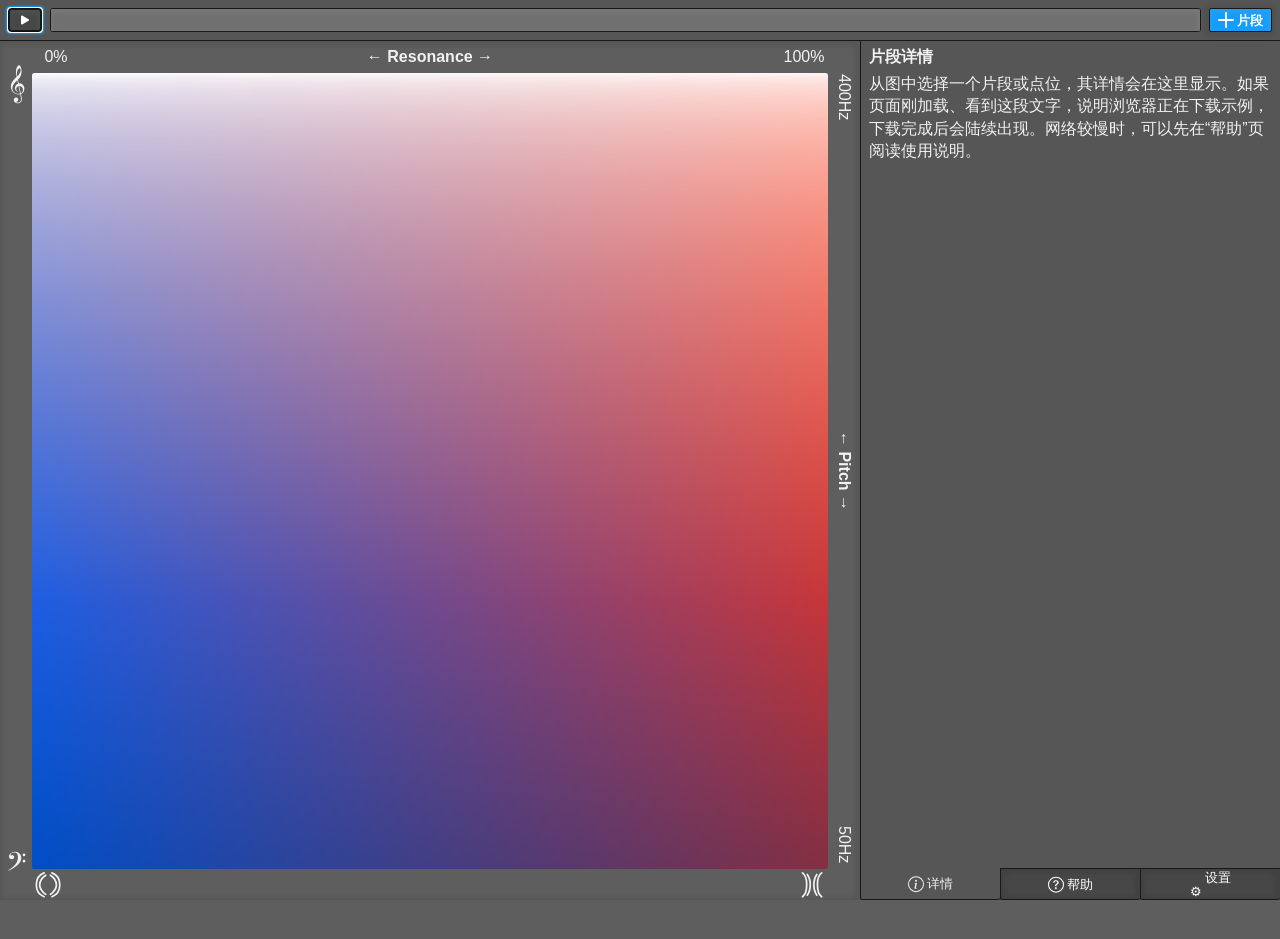
==== commit 16dedf9d: "build: 重新渲染 index.html（build.cgi 产物） 对应前面几个提交：去语言切换按钮、去语言下拉、脚本下拉只留中文。  Co-Authored-By: Claude Opus 4" ====
--- a/index.html
+++ b/index.html
@@ -1069,7 +1069,6 @@
             <!-- ====================================================== -->
 
             			
-			<button class="lang-toggle iconic" title="Switch language" data-i18n-attr="title:header.switchLang" onclick="toggleLang()">EN / 中</button>
 			<button class="new-clip attention" title='Add new clip' data-i18n-attr="title:header.newClip"><svg xmlns="http://www.w3.org/2000/svg" width="16" height="16" fill="currentColor" class="bi bi-plus-lg" viewBox="0 0 16 16">
   <path d="M8 0a1 1 0 0 1 1 1v6h6a1 1 0 1 1 0 2H9v6a1 1 0 1 1-2 0V9H1a1 1 0 0 1 0-2h6V1a1 1 0 0 1 1-1z"/>
 </svg><span data-i18n="header.clip">Clip</span></button>
@@ -2061,119 +2060,23 @@
             		#upload-file:checked   + label + div { display: block;}
             	</style>
 
-            	<h2 data-i18n="newClip.heading">Add a Clip</h2>
+            	<h2 data-i18n="newClip.heading">添加片段</h2>
 
             	<div class="hbox">
-            		<label for="title-input" data-i18n="newClip.title">Title</label>
-            		<input type="text" id="title-input" value="Untitled"/>
-
-            		<label for="color-select" data-i18n="newClip.color">Color</label>
+            		<label for="title-input" data-i18n="newClip.title">标题</label>
+            		<input type="text" id="title-input" value="未命名"/>
+
+            		<label for="color-select" data-i18n="newClip.color">颜色</label>
             		<input type="color" id="color-select" value="#000000"/>
             	</div>
 
             	<br>
 
-            	<!-- Language + Script selection -->
+            	<!-- Script selection（中文单语：语言固定为 zh） -->
             	<div class="hbox">
-            		<label for="lang-select" data-i18n="newClip.language">Language</label>
-            		<select id="lang-select">
-            			<option value="en">English</option>
-            			<option value="zh">中文</option>
-            		</select>
-            	</div>
-            	<br>
-            	<div class="hbox">
-            		<label for="script-select" data-i18n="newClip.script">Script </label>
+            		<label for="script-select" data-i18n="newClip.script">文稿 </label>
             		<select class="script" id="script-select">
             			
-            	<option data-lang="en" value="When the sunlight strikes raindrops in the air, they act as a prism and form a rainbow. The rainbow is a division of white light into many beautiful colors. These take the shape of a long round arch, with its path high above, and its two ends apparently beyond the horizon. There is , according to legend, a boiling pot of gold at one end. People look, but no one ever finds it."
-            	>Rainbow Passage</option>
-
-            	<option data-lang="en" value="You wish to know all about my grandfather. Well, he is nearly 93 years old, yet he still thinks as swiftly as ever. He dresses himself in an old black frock coat, usually several buttons missing. A long beard clings to his chin, giving those who observe him a pronounced feeling of the utmost respect. When he speaks, his voice is just a bit cracked and quivers a bit. Twice each day he plays skillfully and with zest upon a small organ. Except in the winter when the snow or ice prevents, he slowly takes a short walk in the open air each day. We have often urged him to walk more and smoke less, but he always answers, "Banana oil!" Grandfather likes to be modern in his language.">
-            	Grandfather passage</option>
-
-            	<option data-lang="en" value="Please call Stella. Ask her to bring these things with her from the store: Six spoons of fresh snow peas, five thick slabs of blue cheese, and maybe a snack for her brother Bob. We also need a small plastic snake and a big toy frog for the kids. She can scoop these things into three red bags, and we will go meet her Wednesday at the train station."
-            	>Please call stella</option>
-
-            	<option data-lang="en" value="
-            		That quick beige fox jumps in the air over each thin dog. Look out, I shout, for he's foiled you again, creating chaos."
-            	>Phonetic Pangram: Quick beige fox...</option>
-
-
-            	<option data-lang="en" value="
-            		The beige hue on the waters of the loch impressed all, including the French queen, before she heard that symphony again, just as young Arthur wanted."
-            	>Phonetic Pangram: Waters of the loch</option>
-
-            	<option data-lang="en" value="
-            		I am afraid to own a Body—
-            		I am afraid to own a Soul—
-            		Profound—precarious Property—
-            		Possession, not optional—
-
-            		Double Estate—entailed at pleasure
-            		Upon an unsuspecting Heir—
-            		Duke in a moment of Deathlessness
-            		And God, for a Frontier."
-            	>Emily Dickinson: Afraid to own a body</option>
-
-
-            	<option data-lang="en" value="
-            		Rearrange a ''Wife's'' affection!
-            		When they dislocate my Brain!
-            		Amputate my freckled Bosom!
-            		Make me bearded like a man!
-
-            		Blush, my spirit, in thy Fastness —
-            		Blush, my unacknowledged clay —
-            		Seven years of troth have taught thee
-            		More than Wifehood every may!"
-            	>Emily Dickinson: Rearrange a "Wife's" affection</option>
-
-            	<option data-lang="en" value="
-            		Yet be thou mindful ever, —
-            		Heat from fire, fire from heat —
-            		None can see sever, none can sever "
-            	>Heat from fire</option>
-
-            	<option data-lang="en" value="
-            		The moon is in doubt
-            		over whether to be
-            		a man or a woman.
-
-            		There've been rumors,
-            		all manner of allegations,
-            		bold claims and public lies:
-
-            		He's belligerent. She's in a funk.
-            		When he fades, the world teeters.
-            		When she burgeons, crime blossoms.
-
-            		O how the operatic impulse wavers!
-            		Dip deep, my darling, into the blank pool."
-            	>Rita Dove: Trans-</option>
-
-
-            	<option data-lang="en" value="
-            		Oh, but had the artisan who made me
-            		created me instead — a fair woman.
-            		Today I would be wise and insightful.
-            		We would weave, my friends and I,
-            		and in the moonlight spin our yarn,
-            		and tell our stories to one another,
-            		from dusk till midnight."
-            	>Kalonymus: Even Bochan</option>
-
-            	<option data-lang="en" value="
-            		From childhood's hour I have not been
-            		As others were — I have not seen
-            		As others saw — I could not bring
-            		My passions from a common spring —
-            		From the same source I have not taken
-            		My sorrow — I could not awaken
-            		My heart to joy at the same tone —
-            		And all I lov'd — I lov'd alone."
-            	>Edgar Allan Poe: Alone</option>
-
             	<option data-lang="zh" value="当阳光照射到空气中的雨滴时，它们就像棱镜一样，将白光分解成许多美丽的颜色，形成彩虹。彩虹呈现出长长的圆弧形，路径高悬于天空之上，两端似乎延伸至地平线以外。传说中，彩虹的一端藏着一锅沸腾的黄金。人们不断寻找，却从未有人真正找到它。"
             	>彩虹（标准朗读段）</option>
 
@@ -2192,7 +2095,7 @@
             	<option data-lang="zh" value="春眠不觉晓，处处闻啼鸟。夜来风雨声，花落知多少。床前明月光，疑是地上霜。举头望明月，低头思故乡。离离原上草，一岁一枯荣。野火烧不尽，春风吹又生。"
             	>唐诗选段</option>
 
-            	<option value="custom">Custom</option>
+            	<option value="custom">自定义</option>
             		</select>
             	</div>
             	<textarea rows="6" id="transcript"></textarea>
@@ -2205,26 +2108,7 @@
             			return value.replace(/\s\s+/g, '\n').trim()
             		}
 
-            		function filterScriptsByLang(lang) {
-            			let select = $('#script-select');
-            			let firstVisible = null;
-            			Array.from(select.options).forEach(opt => {
-            				let optLang = opt.dataset.lang || 'en';
-            				let hide = optLang !== lang && opt.value !== 'custom';
-            				opt.hidden = hide;
-            				if (!hide && !firstVisible) firstVisible = opt;
-            			});
-            			if (firstVisible) {
-            				select.value = firstVisible.value;
-            				globalState.set('transcript', firstVisible.value === 'custom' ? '' : formatTranscript(firstVisible.value));
-            			}
-            		}
-
             		globalState.set('transcript', formatTranscript($('#script-select').value));
-
-            		$('#lang-select').addEventListener('change', evt => {
-            			filterScriptsByLang($('#lang-select').value);
-            		});
 
             		$('#script-select').addEventListener('change', evt => {
             			let value = $('#script-select').value;
@@ -2242,24 +2126,24 @@
 
             	<!-- Upload Options -->
             	<input type="radio" name="add-recording" id="upload-file" checked>
-            	<label for="upload-file" data-i18n="newClip.uploadFile">Upload a file</label>
+            	<label for="upload-file" data-i18n="newClip.uploadFile">上传文件</label>
             	<div>
             		<input type='file' id='audio-file-input' name='recording'
             		capture="user" accept="audio/*,video/*,audio/mpeg,audio/mp4,audio/x-aiff,audio/ogg,audio/vorbis,audio/opus,audio/vnd.wav,.wav,.mp3,.ogg,.opus,.m4a,.webm"/>
             	</div>
             	<br>
             	<input type="radio" name="add-recording" id="record-voice">
-            	<label for="record-voice" data-i18n="newClip.recordVoice">Record your voice</label>
+            	<label for="record-voice" data-i18n="newClip.recordVoice">录制声音</label>
             	<div>
-            		<button id="start-recording" data-i18n="newClip.start">⏺︎ Start</button>
-            		<button id="stop-recording" data-i18n="newClip.stop">⏹︎ Stop</button>
-            		<span data-i18n="newClip.recordedPrefix">Recorded</span> <span id="recording-count">0</span> <span data-i18n="newClip.recordedSuffix">seconds</span>
+            		<button id="start-recording" data-i18n="newClip.start">⏺︎ 开始</button>
+            		<button id="stop-recording" data-i18n="newClip.stop">⏹︎ 停止</button>
+            		<span data-i18n="newClip.recordedPrefix">已录制</span> <span id="recording-count">0</span> <span data-i18n="newClip.recordedSuffix">秒</span>
             		<br>
             		<br>
             		<audio controls id="recording-preview"></audio>
             	</div>
             	<!-- Submit -->
-            	<button id="submit" class='attention' onclick="submitAudio()" data-i18n="newClip.submit">Add Clip</button>
+            	<button id="submit" class='attention' onclick="submitAudio()" data-i18n="newClip.submit">添加片段</button>
             	<script>
             	try {
             		// record from their microphone in-browser,
@@ -2338,7 +2222,7 @@
             			formData.append('referrer', document.referrer);
             			formData.append('screen-width', window.screen.width);
             			formData.append('screen-height', window.screen.height);
-            			formData.append('lang', $('#lang-select').value);
+            			formData.append('lang', 'zh');
 
             			clip.transcript = transcriptText;
             			clip.title = $('#title-input').value;
